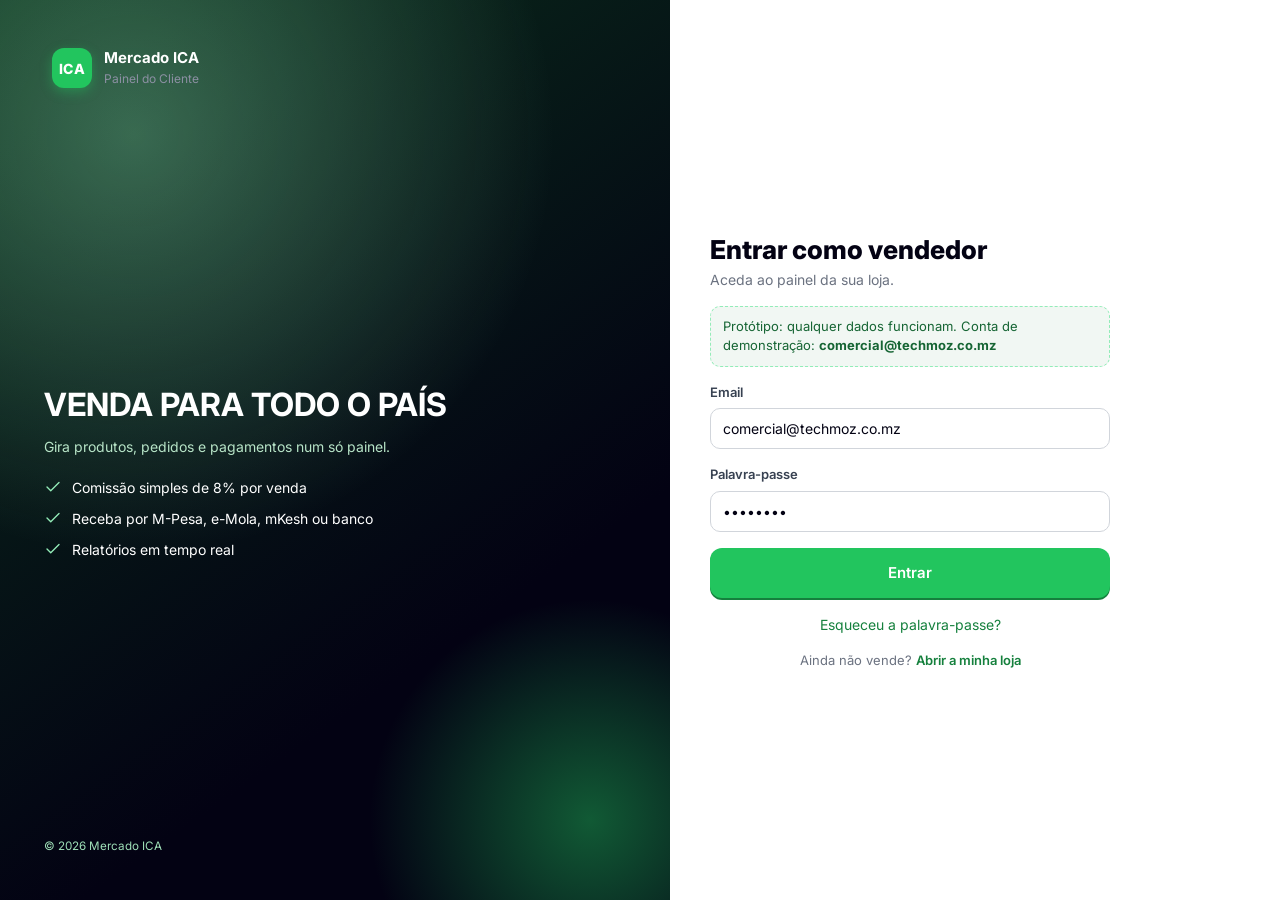
==== cliente/index.html @ df5ad0a3 "feat: prototipo de interface Mercado ICA (comprador, cliente, admin)" ====
<!doctype html>
<html lang="pt">
<head>
<meta charset="utf-8">
<meta name="viewport" content="width=device-width, initial-scale=1">
<title>Mercado ICA — Painel do Cliente</title>
<link rel="preconnect" href="https://fonts.googleapis.com">
<link href="https://fonts.googleapis.com/css2?family=Inter:wght@400;500;600;700;800&display=swap" rel="stylesheet">
<link href="https://fonts.cdnfonts.com/css/lemonmilk" rel="stylesheet">
<link rel="stylesheet" href="../assets/css/base.css">
<link rel="stylesheet" href="../assets/css/panel.css">
<link rel="stylesheet" href="../assets/css/shop.css">
</head>
<body>
<div id="app"><div id="view"></div></div>
<script src="../assets/js/data.js"></script>
<script src="../assets/js/core.js"></script>
<script src="../assets/js/ui.js"></script>
<script src="../assets/js/seller.js"></script>
<script src="../assets/js/seller2.js"></script>
<script src="../assets/js/seller-app.js"></script>
</body>
</html>
---- assets/css/base.css ----
/* Mercado ICA — base partilhada (tokens, componentes comuns) */
:root {
  --g50: #f1f7f3; --g100: #dcefe2; --g200: #b9dfc6; --g300: #93ecb8; --g400: #88be45; --g500: #22c55e; --g600: #16a34a; --g700: #15803d; --g800: #166534;
  --ink: #030213; --ink2: #374151; --mut: #6b7280; --line: #e5e7eb; --bg: #f5f7f8; --card: #fff; --char: #2d2d2d;
  --warn: #f59e0b; --bad: #dc2626; --info: #2563eb;
  --r: 12px; --r-sm: 8px; --sh: 0 1px 2px rgba(3,2,19,.05), 0 4px 14px rgba(3,2,19,.05); --sh-lg: 0 18px 40px rgba(3,2,19,.16);
  --font: 'Inter', system-ui, -apple-system, 'Segoe UI', sans-serif; --display: 'Lemon Milk', 'Inter', system-ui, sans-serif;
}
*, *::before, *::after { box-sizing: border-box; }
html { scroll-behavior: smooth; }
body { margin: 0; font-family: var(--font); color: var(--ink); background: var(--bg); font-size: 14px; line-height: 1.5; -webkit-font-smoothing: antialiased; }
img { max-width: 100%; display: block; }
a { color: inherit; text-decoration: none; }
h1, h2, h3, h4, p { margin: 0; }
button { font: inherit; color: inherit; cursor: pointer; }
:focus-visible { outline: 2px solid var(--g500); outline-offset: 2px; }
body.modal-open { overflow: hidden; }
.ic { width: 18px; height: 18px; flex: none; }
.sr { position: absolute; width: 1px; height: 1px; overflow: hidden; clip: rect(0 0 0 0); }
.mut { color: var(--mut); } .right { text-align: right; } .nowrap { white-space: nowrap; } .center { text-align: center; }

/* Botões */
.btn { display: inline-flex; align-items: center; justify-content: center; gap: 8px; border: 1px solid transparent; border-radius: 10px; padding: 9px 16px; font-weight: 600; font-size: 14px; transition: background .15s, transform .1s, box-shadow .15s, border-color .15s; white-space: nowrap; }
.btn:active { transform: translateY(1px); }
.btn:disabled { opacity: .45; cursor: not-allowed; }
.btn-primary { background: var(--g500); color: #fff; box-shadow: 0 2px 0 var(--g700); }
.btn-primary:hover:not(:disabled) { background: var(--g600); }
.btn-dark { background: var(--ink); color: #fff; } .btn-dark:hover { background: #1f1d3a; }
.btn-ghost { background: #fff; border-color: var(--line); color: var(--ink2); } .btn-ghost:hover:not(:disabled) { border-color: var(--g500); color: var(--g700); background: var(--g50); }
.btn-danger { background: var(--bad); color: #fff; } .btn-danger:hover { background: #b91c1c; }
.btn-outline-danger { background: #fff; border-color: #fecaca; color: var(--bad); } .btn-outline-danger:hover { background: #fef2f2; }
.btn-sm { padding: 5px 10px; font-size: 13px; border-radius: 8px; } .btn-lg { padding: 13px 24px; font-size: 15px; border-radius: 12px; } .btn-block { width: 100%; }
.icon-btn { position: relative; display: inline-grid; place-items: center; width: 34px; height: 34px; border: 0; background: transparent; border-radius: 9px; color: var(--ink2); transition: background .15s, color .15s; }
.icon-btn:hover { background: var(--g50); color: var(--g700); } .icon-btn.danger:hover { background: #fef2f2; color: var(--bad); }
.dot { position: absolute; top: 7px; right: 8px; width: 8px; height: 8px; background: var(--bad); border-radius: 50%; border: 2px solid #fff; }

/* Formulários */
.input { width: 100%; border: 1px solid #d1d5db; border-radius: 10px; padding: 9px 12px; background: #fff; font: inherit; color: var(--ink); transition: border-color .15s, box-shadow .15s; }
.input:focus { outline: 0; border-color: var(--g500); box-shadow: 0 0 0 3px rgba(34,197,94,.18); }
.input-sm { width: auto; padding: 6px 10px; font-size: 13px; }
textarea.input { resize: vertical; }
.form-grid { display: grid; grid-template-columns: repeat(2, minmax(0, 1fr)); gap: 16px; }
.field { display: grid; gap: 6px; align-content: start; } .field.span-2 { grid-column: 1 / -1; }
.field label { font-weight: 600; font-size: 13px; color: var(--ink2); } .field em { color: var(--bad); font-style: normal; }
.hint { color: var(--mut); font-size: 12px; }
.switch { position: relative; display: inline-block; width: 42px; height: 24px; }
.switch input { opacity: 0; width: 0; height: 0; position: absolute; }
.switch span { position: absolute; inset: 0; background: #d1d5db; border-radius: 99px; transition: .2s; cursor: pointer; }
.switch span::after { content: ''; position: absolute; left: 3px; top: 3px; width: 18px; height: 18px; background: #fff; border-radius: 50%; transition: .2s; box-shadow: 0 1px 3px rgba(0,0,0,.25); }
.switch input:checked + span { background: var(--g500); } .switch input:checked + span::after { transform: translateX(18px); }
.switch input:focus-visible + span { outline: 2px solid var(--g500); outline-offset: 2px; }
.dropzone { display: grid; place-items: center; gap: 4px; border: 2px dashed #cbd5e1; border-radius: 12px; padding: 26px 14px; text-align: center; cursor: pointer; color: var(--mut); transition: .15s; }
.dropzone:hover { border-color: var(--g500); background: var(--g50); color: var(--g700); } .dropzone .ic { width: 26px; height: 26px; }
.check { display: flex; gap: 8px; align-items: center; cursor: pointer; } .check input { accent-color: var(--g600); width: 16px; height: 16px; }

/* Cartões, badges, estrelas */
.card { background: var(--card); border: 1px solid var(--line); border-radius: var(--r); box-shadow: var(--sh); }
.card-h { display: flex; align-items: center; justify-content: space-between; gap: 12px; padding: 14px 18px; border-bottom: 1px solid var(--line); } .card-h h3 { font-size: 15px; font-weight: 700; }
.card-b { padding: 18px; }
.badge { display: inline-flex; align-items: center; padding: 2px 10px; border-radius: 99px; font-size: 12px; font-weight: 600; white-space: nowrap; }
.badge-ok { background: #dcfce7; color: #166534; } .badge-warn { background: #fef3c7; color: #92400e; } .badge-bad { background: #fee2e2; color: #991b1b; } .badge-info { background: #dbeafe; color: #1e40af; } .badge-mute { background: #f3f4f6; color: #4b5563; }
.stars { display: inline-flex; gap: 1px; color: #d1d5db; } .stars .ic { width: 14px; height: 14px; fill: currentColor; stroke: none; } .stars .on { color: #f59e0b; } .stars.lg .ic { width: 20px; height: 20px; }

/* Tabelas */
.table-card { overflow: hidden; }
.tb-toolbar { display: flex; flex-wrap: wrap; gap: 10px; align-items: center; padding: 14px 18px; border-bottom: 1px solid var(--line); }
.tb-tools { margin-left: auto; display: flex; gap: 8px; }
.search-box { display: flex; align-items: center; gap: 8px; border: 1px solid #d1d5db; border-radius: 10px; padding: 0 12px; background: #fff; min-width: 220px; color: var(--mut); }
.search-box:focus-within { border-color: var(--g500); box-shadow: 0 0 0 3px rgba(34,197,94,.18); }
.search-box input { border: 0; outline: 0; padding: 8px 0; font: inherit; width: 100%; background: transparent; color: var(--ink); }
.table-scroll { overflow-x: auto; }
.tbl { width: 100%; border-collapse: collapse; }
.tbl th { text-align: left; font-size: 12px; text-transform: uppercase; letter-spacing: .04em; color: var(--mut); background: #fafbfc; padding: 10px 16px; white-space: nowrap; font-weight: 600; }
.tbl td { padding: 12px 16px; border-top: 1px solid var(--line); vertical-align: middle; }
.tbl tbody tr:hover { background: #fafdfb; } .tbl tr.row-link { cursor: pointer; }
.th-sort { background: none; border: 0; padding: 0; font: inherit; text-transform: inherit; letter-spacing: inherit; color: inherit; font-weight: inherit; } .th-sort:hover { color: var(--ink); } .th-sort i { font-style: normal; font-size: 9px; margin-left: 5px; color: var(--g600); }
.act-col { text-align: right; white-space: nowrap; width: 1%; }
.empty-row { text-align: center; color: var(--mut); padding: 36px !important; }
.tb-foot { display: flex; justify-content: space-between; align-items: center; padding: 12px 18px; border-top: 1px solid var(--line); color: var(--mut); font-size: 13px; } .pager { display: flex; align-items: center; gap: 10px; }
.cell-prod { display: flex; align-items: center; gap: 12px; min-width: 220px; } .cell-prod img { width: 44px; height: 44px; border-radius: 10px; object-fit: cover; flex: none; } .cell-prod b { display: block; font-weight: 600; } .cell-prod small { color: var(--mut); }
.avatar { display: inline-grid; place-items: center; width: 34px; height: 34px; border-radius: 50%; background: var(--g100); color: var(--g800); font-weight: 700; flex: none; }

/* Abas */
.tabs { display: flex; gap: 4px; border-bottom: 1px solid var(--line); margin-bottom: 18px; overflow-x: auto; }
.tabs button { background: none; border: 0; padding: 10px 16px; font-weight: 600; color: var(--mut); border-bottom: 2px solid transparent; margin-bottom: -1px; white-space: nowrap; } .tabs button:hover { color: var(--ink); } .tabs button.active { color: var(--g700); border-color: var(--g500); }
.pane { display: none; } .pane.active { display: block; animation: fade .2s; }
@keyframes fade { from { opacity: 0; transform: translateY(4px); } to { opacity: 1; transform: none; } }

/* Modal e toast */
.modal-overlay { position: fixed; inset: 0; background: rgba(3,2,19,.5); display: grid; place-items: center; z-index: 200; padding: 16px; animation: fade .15s; backdrop-filter: blur(2px); }
.modal { background: #fff; border-radius: 16px; width: min(560px, 100%); max-height: 90vh; display: flex; flex-direction: column; box-shadow: var(--sh-lg); } .modal.lg { width: min(820px, 100%); } .modal.sm { width: min(420px, 100%); }
.modal header { display: flex; justify-content: space-between; align-items: center; padding: 16px 20px; border-bottom: 1px solid var(--line); } .modal header h3 { font-size: 17px; }
.modal-body { padding: 20px; overflow: auto; } .modal footer { display: flex; justify-content: flex-end; gap: 10px; padding: 14px 20px; border-top: 1px solid var(--line); background: #fafbfc; border-radius: 0 0 16px 16px; }
.confirm-msg { color: var(--ink2); font-size: 15px; }
#toasts { position: fixed; right: 18px; bottom: 18px; display: grid; gap: 10px; z-index: 300; }
.toast { display: flex; align-items: center; gap: 10px; padding: 12px 16px; background: var(--ink); color: #fff; border-radius: 12px; box-shadow: var(--sh-lg); animation: slide .25s; max-width: 360px; }
.toast .ic { padding: 3px; border-radius: 50%; width: 22px; height: 22px; background: var(--g500); } .toast-error .ic { background: var(--bad); } .toast-info .ic { background: var(--info); } .toast.out { opacity: 0; transform: translateX(20px); transition: .3s; }
@keyframes slide { from { opacity: 0; transform: translateY(12px); } to { opacity: 1; transform: none; } }

/* Dropdowns */
.dropdown { position: relative; }
.dd-menu { display: none; position: absolute; top: calc(100% + 8px); left: 0; min-width: 260px; background: #fff; border: 1px solid var(--line); border-radius: 12px; box-shadow: var(--sh-lg); z-index: 60; overflow: hidden; }
.dd-menu.right { left: auto; right: 0; } .dropdown.open .dd-menu { display: block; animation: fade .15s; }
.dd-menu h4 { padding: 12px 16px; font-size: 13px; border-bottom: 1px solid var(--line); }
.dd-menu a { display: flex; align-items: center; gap: 10px; padding: 10px 16px; } .dd-menu a:hover { background: var(--g50); }
.dd-menu a b { font-weight: 500; display: block; } .dd-menu a small { color: var(--mut); display: block; }
.dd-menu a:has(small) { display: block; }

/* Gráficos */
.chart { width: 100%; height: auto; display: block; } .chart .gl { stroke: #eef0f2; } .chart .gt { font-size: 11px; fill: #9ca3af; }
.legend { display: flex; gap: 16px; justify-content: center; margin-top: 6px; color: var(--mut); font-size: 12px; } .legend i { display: inline-block; width: 10px; height: 10px; border-radius: 3px; margin-right: 6px; }
.donut { display: flex; align-items: center; gap: 22px; flex-wrap: wrap; } .donut svg { width: 140px; flex: none; } .donut .dn { font-size: 26px; font-weight: 800; fill: var(--ink); }
.donut ul { list-style: none; padding: 0; margin: 0; display: grid; gap: 8px; flex: 1; min-width: 150px; } .donut li { display: flex; align-items: center; gap: 8px; } .donut li b { margin-left: auto; } .donut li i { width: 10px; height: 10px; border-radius: 3px; }
.progress { height: 8px; background: #eef0f2; border-radius: 99px; overflow: hidden; } .progress div { height: 100%; background: linear-gradient(90deg, var(--g500), var(--g400)); border-radius: 99px; }

.kv { margin: 0; display: grid; gap: 10px; } .kv > div { display: flex; justify-content: space-between; gap: 16px; } .kv dt { color: var(--mut); } .kv dd { margin: 0; font-weight: 600; text-align: right; }
.crumbs { display: flex; gap: 6px; align-items: center; color: var(--mut); font-size: 13px; margin-bottom: 6px; flex-wrap: wrap; } .crumbs a:hover { color: var(--g700); } .crumbs span::before { content: '/'; margin-right: 6px; }
.timeline { list-style: none; margin: 0; padding: 0 0 0 18px; border-left: 2px solid var(--g200); display: grid; gap: 16px; } .timeline li { position: relative; } .timeline li::before { content: ''; position: absolute; left: -25px; top: 4px; width: 12px; height: 12px; background: var(--g500); border-radius: 50%; border: 2px solid #fff; box-shadow: 0 0 0 2px var(--g200); } .timeline li.todo::before { background: #d1d5db; box-shadow: 0 0 0 2px #e5e7eb; } .timeline small { color: var(--mut); display: block; }

@media (max-width: 720px) { .form-grid { grid-template-columns: 1fr; } .tb-tools { margin-left: 0; width: 100%; } .search-box { min-width: 0; flex: 1; } }
@media (prefers-reduced-motion: reduce) { * { animation: none !important; transition: none !important; scroll-behavior: auto !important; } }
---- assets/css/panel.css ----
/* Mercado ICA — painéis (Administrador e Cliente/Vendedor) */
.panel { display: grid; grid-template-columns: 264px minmax(0, 1fr); min-height: 100vh; }
.sidebar { position: sticky; top: 0; height: 100vh; overflow-y: auto; display: flex; flex-direction: column; padding: 18px 12px; background: var(--ink); color: #c9ccd6; scrollbar-width: thin; }
.brand { display: flex; align-items: center; gap: 12px; padding: 4px 8px 20px; color: #fff; }
.logo { display: grid; place-items: center; width: 40px; height: 40px; border-radius: 12px; background: var(--g500); color: #fff; font-family: var(--display); font-weight: 800; font-size: 14px; letter-spacing: .02em; box-shadow: 0 4px 12px rgba(34,197,94,.4); flex: none; }
.brand b { display: block; font-size: 15px; line-height: 1.2; } .brand small { color: #8c90a3; font-size: 12px; }
.sidebar nav { display: grid; gap: 2px; flex: 1; align-content: start; }
.nav-item { display: flex; align-items: center; gap: 12px; width: 100%; padding: 10px 12px; border-radius: 10px; border: 0; background: none; color: inherit; text-align: left; font-weight: 500; transition: background .15s, color .15s; }
.nav-item:hover { background: rgba(255,255,255,.07); color: #fff; }
.nav-item.active { background: var(--g500); color: #fff; box-shadow: 0 4px 12px rgba(34,197,94,.3); }
.nav-item em { margin-left: auto; background: var(--bad); color: #fff; font-style: normal; font-size: 11px; border-radius: 99px; padding: 0 7px; }
.nav-item .chev { margin-left: auto; width: 15px; height: 15px; transition: transform .2s; }
.nav-group.open > .nav-item .chev { transform: rotate(180deg); } .nav-group.open > .nav-item { color: #fff; }
.nav-sub { display: none; margin: 2px 0 4px 22px; padding-left: 14px; border-left: 1px solid rgba(255,255,255,.12); }
.nav-group.open .nav-sub { display: grid; }
.nav-sub a { padding: 7px 12px; border-radius: 8px; font-size: 13.5px; color: #a3a7b8; } .nav-sub a:hover { color: #fff; background: rgba(255,255,255,.06); } .nav-sub a.active { color: var(--g300); font-weight: 600; }
.side-foot { display: flex; gap: 10px; align-items: center; margin-top: 16px; padding: 12px; border-radius: 10px; border: 1px dashed rgba(255,255,255,.2); color: #a3a7b8; font-size: 13px; } .side-foot:hover { color: #fff; border-color: var(--g500); }

/* tema Cliente (vendedor): barra lateral clara */
.theme-seller .sidebar { background: #fff; color: var(--ink2); border-right: 1px solid var(--line); }
.theme-seller .brand { color: var(--ink); } .theme-seller .brand small { color: var(--mut); }
.theme-seller .nav-item:hover { background: var(--g50); color: var(--g700); } .theme-seller .nav-group.open > .nav-item { color: var(--g700); }
.theme-seller .nav-sub { border-color: var(--line); } .theme-seller .nav-sub a { color: var(--mut); } .theme-seller .nav-sub a:hover { color: var(--g700); background: var(--g50); } .theme-seller .nav-sub a.active { color: var(--g700); }
.theme-seller .side-foot { border-color: var(--line); color: var(--mut); } .theme-seller .side-foot:hover { color: var(--g700); }

.main { min-width: 0; display: flex; flex-direction: column; }
.topbar { position: sticky; top: 0; z-index: 40; display: flex; align-items: center; gap: 14px; padding: 12px 28px; background: rgba(255,255,255,.92); backdrop-filter: blur(8px); border-bottom: 1px solid var(--line); }
.topbar .search-box.wide { flex: 1; max-width: 460px; background: var(--bg); border-color: transparent; }
.topbar-r { margin-left: auto; display: flex; align-items: center; gap: 8px; }
.user-chip { display: flex; align-items: center; gap: 10px; background: none; border: 0; padding: 4px 8px; border-radius: 12px; } .user-chip:hover { background: var(--bg); }
.who { text-align: left; line-height: 1.25; } .who b { display: block; font-size: 13px; } .who small { color: var(--mut); font-size: 12px; }
.menu-btn { display: none; }
.view { padding: 28px; display: grid; gap: 22px; align-content: start; max-width: 1480px; width: 100%; }
.page-head { display: flex; justify-content: space-between; align-items: flex-end; gap: 16px; flex-wrap: wrap; }
.page-head h1 { font-size: 24px; font-weight: 800; letter-spacing: -.01em; } .page-head p { color: var(--mut); margin-top: 2px; }
.page-actions { display: flex; gap: 8px; flex-wrap: wrap; }

/* Estatísticas */
.stats { display: grid; grid-template-columns: repeat(auto-fit, minmax(210px, 1fr)); gap: 16px; }
.stat { display: flex; gap: 14px; align-items: center; padding: 18px; background: #fff; border: 1px solid var(--line); border-radius: var(--r); box-shadow: var(--sh); }
.stat-ic { display: grid; place-items: center; width: 46px; height: 46px; border-radius: 12px; background: var(--g100); color: var(--g700); flex: none; } .stat-ic .ic { width: 22px; height: 22px; }
.stat.blue .stat-ic { background: #dbeafe; color: #1d4ed8; } .stat.amber .stat-ic { background: #fef3c7; color: #b45309; } .stat.violet .stat-ic { background: #ede9fe; color: #6d28d9; }
.stat span { color: var(--mut); font-size: 13px; display: block; } .stat b { font-size: 22px; font-weight: 800; display: block; line-height: 1.2; letter-spacing: -.01em; }
.stat small { font-size: 12px; } .stat .pos { color: var(--g700); } .stat .neg { color: var(--bad); }
.grid-2 { display: grid; grid-template-columns: minmax(0, 2fr) minmax(0, 1fr); gap: 18px; align-items: start; } .grid-3 { display: grid; grid-template-columns: repeat(3, minmax(0, 1fr)); gap: 18px; } .grid-eq { display: grid; grid-template-columns: repeat(2, minmax(0, 1fr)); gap: 18px; align-items: start; }
.stack { display: grid; gap: 18px; align-content: start; }
.list-plain { list-style: none; margin: 0; padding: 0; } .list-plain li { display: flex; align-items: center; gap: 12px; padding: 11px 0; border-top: 1px solid var(--line); } .list-plain li:first-child { border-top: 0; padding-top: 0; }
.list-plain img { width: 40px; height: 40px; border-radius: 9px; object-fit: cover; } .list-plain b { font-weight: 600; display: block; } .list-plain small { color: var(--mut); } .list-plain .end { margin-left: auto; text-align: right; font-weight: 700; }
.toolbar { display: flex; gap: 10px; flex-wrap: wrap; align-items: center; }
.pill-tabs { display: inline-flex; gap: 4px; padding: 4px; background: #fff; border: 1px solid var(--line); border-radius: 12px; } .pill-tabs a, .pill-tabs button { border: 0; background: none; padding: 6px 14px; border-radius: 9px; font-weight: 600; color: var(--mut); } .pill-tabs .active { background: var(--g500); color: #fff; }
.thumbs { display: flex; gap: 10px; flex-wrap: wrap; } .thumbs img { width: 90px; height: 90px; border-radius: 12px; object-fit: cover; border: 1px solid var(--line); }
.invoice { display: grid; gap: 14px; } .invoice-head { display: flex; justify-content: space-between; gap: 16px; flex-wrap: wrap; }
.totals { margin-left: auto; width: min(320px, 100%); display: grid; gap: 8px; } .totals div { display: flex; justify-content: space-between; } .totals .grand { border-top: 2px solid var(--ink); padding-top: 10px; font-size: 17px; font-weight: 800; }
.msg-list a { display: flex; gap: 12px; padding: 14px 18px; border-top: 1px solid var(--line); } .msg-list a:first-child { border-top: 0; } .msg-list a:hover { background: #fafdfb; } .msg-list .unread b { color: var(--ink); } .msg-list .unread::after { content: ''; width: 9px; height: 9px; background: var(--g500); border-radius: 50%; margin-left: auto; align-self: center; flex: none; }
.chat { display: grid; gap: 12px; } .bubble { max-width: 75%; padding: 10px 14px; border-radius: 14px; background: var(--bg); } .bubble.me { margin-left: auto; background: var(--g100); } .bubble small { display: block; color: var(--mut); margin-top: 4px; }
.perm-tree { display: grid; gap: 6px; } .perm-tree .check { padding: 6px 0; border-top: 1px solid var(--line); }
.empty-state { text-align: center; padding: 40px 20px; color: var(--mut); }

/* Autenticação dos painéis */
.auth-wrap { min-height: 100vh; display: grid; grid-template-columns: 1.1fr 1fr; background: #fff; }
.auth-art { position: relative; display: flex; flex-direction: column; justify-content: space-between; padding: 44px; color: #fff; background: radial-gradient(circle at 20% 15%, rgba(147,236,184,.35), transparent 45%), linear-gradient(145deg, #0a2e1b, #030213 70%); overflow: hidden; }
.auth-art::after { content: ''; position: absolute; width: 480px; height: 480px; border-radius: 50%; right: -160px; bottom: -160px; background: radial-gradient(circle, rgba(34,197,94,.45), transparent 65%); }
.auth-art h2 { font-family: var(--display); font-size: 32px; line-height: 1.15; text-transform: uppercase; max-width: 440px; position: relative; z-index: 1; } .auth-art p { color: #b7e4c7; max-width: 420px; margin-top: 12px; position: relative; z-index: 1; }
.auth-art ul { list-style: none; padding: 0; margin: 20px 0 0; display: grid; gap: 10px; position: relative; z-index: 1; } .auth-art li { display: flex; gap: 10px; align-items: center; } .auth-art li .ic { color: var(--g300); }
.auth-card { display: grid; place-content: center; padding: 40px; } .auth-form { width: min(400px, 100%); display: grid; gap: 16px; } .auth-form h1 { font-size: 26px; font-weight: 800; } .auth-form .sep { text-align: center; color: var(--mut); font-size: 13px; }
.demo-hint { background: var(--g50); border: 1px dashed var(--g300); border-radius: 10px; padding: 10px 12px; font-size: 13px; color: var(--g800); }

@media (max-width: 1080px) { .grid-2, .grid-3, .grid-eq { grid-template-columns: 1fr; } }
@media (max-width: 900px) {
  .panel { grid-template-columns: 1fr; }
  .sidebar { position: fixed; z-index: 90; width: 270px; transform: translateX(-100%); transition: transform .25s; }
  .sidebar.open { transform: none; box-shadow: var(--sh-lg); }
  .scrim { display: none; } .sidebar.open + .scrim { display: block; position: fixed; inset: 0; background: rgba(3,2,19,.45); z-index: 80; }
  .menu-btn { display: inline-grid; } .topbar { padding: 10px 14px; } .view { padding: 16px; } .who { display: none; }
  .auth-wrap { grid-template-columns: 1fr; } .auth-art { display: none; }
}
/* tabelas empilhadas em ecrãs pequenos */
@media (max-width: 640px) {
  .tbl thead { display: none; } .tbl, .tbl tbody, .tbl tr, .tbl td { display: block; width: 100%; }
  .tbl tr { border-top: 1px solid var(--line); padding: 10px 14px; } .tbl td { border: 0; padding: 4px 0; display: flex; justify-content: space-between; gap: 12px; text-align: right; }
  .tbl td::before { content: attr(data-label); color: var(--mut); font-size: 12px; text-align: left; } .tbl td.act-col { justify-content: flex-end; } .tbl td.act-col::before { content: none; }
  .page-head h1 { font-size: 20px; }
}
---- assets/css/shop.css ----
/* Mercado ICA — loja (perfil Comprador) */
body.shop { background: #fff; }
.container { width: min(1240px, 100% - 32px); margin-inline: auto; }
.topstrip { background: var(--ink); color: #c9ccd6; font-size: 12.5px; } .topstrip .container { display: flex; justify-content: space-between; gap: 12px; padding: 7px 0; flex-wrap: wrap; } .topstrip a:hover { color: var(--g300); } .topstrip span { display: inline-flex; gap: 6px; align-items: center; }
.shop-header { position: sticky; top: 0; z-index: 50; background: #fff; border-bottom: 1px solid var(--line); }
.hdr-main { display: flex; align-items: center; gap: 22px; padding: 14px 0; }
.shop-logo { display: flex; align-items: center; gap: 10px; font-family: var(--display); font-weight: 800; font-size: 19px; text-transform: uppercase; letter-spacing: .01em; } .shop-logo .logo { width: 38px; height: 38px; }
.shop-logo em { font-style: normal; color: var(--g600); }
.hdr-search { flex: 1; display: flex; border: 2px solid var(--g500); border-radius: 12px; overflow: hidden; max-width: 640px; }
.hdr-search select { border: 0; background: var(--g50); padding: 0 10px; font: inherit; color: var(--ink2); border-right: 1px solid var(--line); max-width: 160px; }
.hdr-search input { flex: 1; border: 0; outline: 0; padding: 11px 14px; font: inherit; min-width: 0; } .hdr-search button { border: 0; background: var(--g500); color: #fff; padding: 0 18px; display: grid; place-items: center; } .hdr-search button:hover { background: var(--g600); }
.hdr-actions { display: flex; gap: 6px; margin-left: auto; align-items: center; }
.hdr-btn { position: relative; display: flex; flex-direction: column; align-items: center; gap: 1px; font-size: 11.5px; padding: 6px 10px; border-radius: 10px; color: var(--ink2); font-weight: 500; background: none; border: 0; } .hdr-btn:hover { background: var(--g50); color: var(--g700); } .hdr-btn .ic { width: 22px; height: 22px; }
.hdr-btn .cnt { position: absolute; top: 0; right: 4px; min-width: 18px; height: 18px; border-radius: 99px; background: var(--g500); color: #fff; font-size: 11px; font-weight: 700; display: grid; place-items: center; padding: 0 4px; }
.cat-nav { border-top: 1px solid var(--line); background: #fff; } .cat-nav .container { display: flex; gap: 4px; overflow-x: auto; scrollbar-width: none; }
.cat-nav a { display: flex; align-items: center; gap: 8px; padding: 11px 14px; white-space: nowrap; font-weight: 600; font-size: 13.5px; color: var(--ink2); border-bottom: 2px solid transparent; } .cat-nav a:hover, .cat-nav a.active { color: var(--g700); border-color: var(--g500); }
.mobile-only { display: none; }

/* Hero */
.hero { position: relative; overflow: hidden; background: linear-gradient(100deg, #93ecb8 0%, #c3ffdc 48%, #fafdfb 100%); border-bottom: 1px solid var(--line); }
.hero .container { display: grid; grid-template-columns: 1.1fr 1fr; gap: 30px; align-items: center; padding: 54px 0; }
.hero-tag { display: inline-flex; gap: 8px; align-items: center; background: #fff; border-radius: 99px; padding: 5px 14px 5px 6px; font-size: 13px; font-weight: 600; box-shadow: var(--sh); } .hero-tag b { background: var(--g500); color: #fff; border-radius: 99px; padding: 2px 10px; font-size: 12px; }
.hero h1 { font-family: var(--display); font-size: clamp(28px, 4vw, 44px); line-height: 1.1; text-transform: uppercase; font-weight: 800; margin: 18px 0 14px; letter-spacing: -.01em; } .hero h1 span { color: var(--g700); }
.hero p { font-size: 17px; color: #14532d; max-width: 520px; } .hero-cta { display: flex; gap: 12px; margin-top: 26px; flex-wrap: wrap; }
.hero-art { position: relative; height: 340px; } .hero-art .tile { position: absolute; width: 180px; height: 180px; border-radius: 26px; overflow: hidden; box-shadow: var(--sh-lg); border: 4px solid #fff; transition: transform .3s; } .hero-art .tile:hover { transform: translateY(-6px) rotate(0); } .hero-art img { width: 100%; height: 100%; object-fit: cover; }
.hero-art .t1 { left: 4%; top: 6%; transform: rotate(-6deg); } .hero-art .t2 { right: 8%; top: 0; transform: rotate(5deg); width: 210px; height: 210px; } .hero-art .t3 { left: 28%; bottom: 0; transform: rotate(3deg); width: 200px; height: 200px; } .hero-art .t4 { right: 2%; bottom: 14px; transform: rotate(-4deg); width: 150px; height: 150px; }
.hero-badge { position: absolute; z-index: 2; left: 2%; bottom: 40px; background: var(--ink); color: #fff; border-radius: 14px; padding: 12px 16px; box-shadow: var(--sh-lg); } .hero-badge b { display: block; font-size: 22px; color: var(--g300); }
.trust { border-bottom: 1px solid var(--line); } .trust .container { display: grid; grid-template-columns: repeat(4, 1fr); gap: 16px; padding: 18px 0; }
.trust div { display: flex; gap: 12px; align-items: center; } .trust .ic { width: 34px; height: 34px; padding: 7px; background: var(--g100); color: var(--g700); border-radius: 10px; } .trust b { display: block; font-size: 14px; } .trust small { color: var(--mut); }

/* Secções */
.sec { padding: 44px 0; } .sec.alt { background: #f9fafb; border-block: 1px solid var(--line); } .sec.dark { background: var(--char); color: #fff; }
.sec-h { display: flex; justify-content: space-between; align-items: end; gap: 12px; margin-bottom: 22px; } .sec-h h2 { font-size: 24px; font-weight: 800; letter-spacing: -.01em; } .sec-h a { color: var(--g700); font-weight: 600; display: inline-flex; gap: 4px; align-items: center; } .sec-h a:hover { text-decoration: underline; }
.cat-grid { display: grid; grid-template-columns: repeat(6, 1fr); gap: 14px; }
.cat-tile { display: grid; gap: 10px; justify-items: center; padding: 22px 12px; background: #fff; border: 1px solid var(--line); border-radius: 16px; text-align: center; font-weight: 700; transition: .2s; } .cat-tile i { font-style: normal; font-size: 34px; display: grid; place-items: center; width: 68px; height: 68px; border-radius: 20px; } .cat-tile small { color: var(--mut); font-weight: 500; }
.cat-tile:hover { border-color: var(--g500); transform: translateY(-4px); box-shadow: var(--sh); }
.grid-products { display: grid; grid-template-columns: repeat(auto-fill, minmax(215px, 1fr)); gap: 18px; }
.pcard { position: relative; display: flex; flex-direction: column; background: #fff; border: 1px solid var(--line); border-radius: 16px; overflow: hidden; transition: .2s; } .pcard:hover { border-color: var(--g500); box-shadow: var(--sh-lg); transform: translateY(-3px); }
.pcard .pimg { position: relative; aspect-ratio: 1; overflow: hidden; background: var(--g50); } .pcard .pimg img { width: 100%; height: 100%; object-fit: cover; transition: transform .4s; } .pcard:hover .pimg img { transform: scale(1.06); }
.pcard .tags { position: absolute; left: 10px; top: 10px; display: flex; gap: 6px; } .tag { font-size: 11px; font-weight: 700; padding: 3px 9px; border-radius: 99px; background: var(--g500); color: #fff; text-transform: uppercase; letter-spacing: .03em; } .tag.off { background: var(--bad); } .tag.dark { background: var(--ink); }
.pcard .qa { position: absolute; right: 10px; top: 10px; display: grid; gap: 6px; opacity: 0; transform: translateX(8px); transition: .2s; } .pcard:hover .qa, .pcard:focus-within .qa { opacity: 1; transform: none; }
.qa button { width: 34px; height: 34px; display: grid; place-items: center; border-radius: 50%; border: 0; background: #fff; box-shadow: var(--sh); color: var(--ink2); } .qa button:hover, .qa button.on { background: var(--g500); color: #fff; } .qa button.on .ic { fill: currentColor; }
.pcard .pb { padding: 14px; display: flex; flex-direction: column; gap: 5px; flex: 1; } .pcard .seller { font-size: 12px; color: var(--mut); } .pcard h3 { font-size: 13.5px; font-weight: 600; line-height: 1.35; display: -webkit-box; -webkit-line-clamp: 2; -webkit-box-orient: vertical; overflow: hidden; min-height: 36px; } .pcard h3 a:hover { color: var(--g700); }
.price { display: flex; align-items: baseline; gap: 8px; flex-wrap: wrap; margin-top: auto; } .price b { font-size: 17px; font-weight: 800; } .price s { color: var(--mut); font-size: 13px; }
.pcard .rate { display: flex; align-items: center; gap: 6px; color: var(--mut); font-size: 12px; }
.pcard .add { margin-top: 10px; }
.promo-band { display: grid; grid-template-columns: 1.3fr 1fr; gap: 40px; align-items: center; } .promo-band h2 { font-family: var(--display); font-size: clamp(22px, 3vw, 32px); text-transform: uppercase; line-height: 1.2; } .promo-band h2 span { color: var(--g400); } .promo-band p { color: #cfd2db; margin: 14px 0 22px; }
.promo-stats { display: grid; grid-template-columns: 1fr 1fr; gap: 14px; } .promo-stats div { background: rgba(255,255,255,.07); border: 1px solid rgba(255,255,255,.12); border-radius: 16px; padding: 20px; } .promo-stats b { font-size: 30px; color: var(--g300); display: block; }
.seller-cards { display: grid; grid-template-columns: repeat(auto-fill, minmax(260px, 1fr)); gap: 16px; }
.seller-card { display: grid; gap: 10px; padding: 18px; border: 1px solid var(--line); border-radius: 16px; background: #fff; transition: .2s; } .seller-card:hover { border-color: var(--g500); box-shadow: var(--sh); } .seller-card .top { display: flex; gap: 12px; align-items: center; } .seller-card .logo-s { display: grid; place-items: center; width: 52px; height: 52px; border-radius: 14px; color: #fff; font-weight: 800; font-size: 18px; flex: none; }
.partners { display: flex; flex-wrap: wrap; justify-content: center; gap: 30px 44px; color: #9ca3af; font-weight: 800; font-size: 18px; padding: 26px 0; } .partners span { font-family: var(--display); letter-spacing: .02em; }

/* Listagem */
.page-title { background: var(--g50); border-bottom: 1px solid var(--line); padding: 22px 0; } .page-title h1 { font-size: 26px; font-weight: 800; } .page-title .crumbs { margin-bottom: 4px; }
.listing { display: grid; grid-template-columns: 260px minmax(0, 1fr); gap: 28px; padding: 28px 0 56px; }
.filters { display: grid; gap: 14px; align-content: start; } .fbox { border: 1px solid var(--line); border-radius: 14px; padding: 16px; } .fbox h4 { font-size: 14px; margin-bottom: 10px; } .fbox .check { padding: 4px 0; } .fbox .check span { margin-left: auto; color: var(--mut); font-size: 12px; }
.fbox input[type=range] { width: 100%; accent-color: var(--g600); }
.sortbar { display: flex; justify-content: space-between; align-items: center; gap: 12px; margin-bottom: 16px; flex-wrap: wrap; }
.view-toggle { display: inline-flex; border: 1px solid var(--line); border-radius: 10px; overflow: hidden; } .view-toggle button { border: 0; background: #fff; padding: 7px 10px; display: grid; } .view-toggle .on { background: var(--g500); color: #fff; }
.grid-products.list { grid-template-columns: 1fr; } .grid-products.list .pcard { flex-direction: row; } .grid-products.list .pimg { width: 190px; flex: none; aspect-ratio: auto; } .grid-products.list h3 { min-height: 0; -webkit-line-clamp: 3; font-size: 15px; }
.chips { display: flex; gap: 8px; flex-wrap: wrap; } .chip { display: inline-flex; gap: 6px; align-items: center; padding: 4px 12px; background: var(--g100); color: var(--g800); border-radius: 99px; font-size: 13px; font-weight: 600; border: 0; } .chip:hover { background: var(--g200); }
.filter-toggle { display: none; }

/* Produto */
.pdp { display: grid; grid-template-columns: minmax(0, 1fr) minmax(0, 1fr); gap: 44px; padding: 30px 0; }
.gallery { display: grid; grid-template-columns: 78px 1fr; gap: 14px; } .gallery .thumbs-v { display: grid; gap: 10px; align-content: start; } .gallery .thumbs-v button { padding: 0; border: 2px solid var(--line); border-radius: 12px; overflow: hidden; background: none; aspect-ratio: 1; } .gallery .thumbs-v button.on, .gallery .thumbs-v button:hover { border-color: var(--g500); }
.gallery .main-img { position: relative; border-radius: 20px; overflow: hidden; border: 1px solid var(--line); aspect-ratio: 1; cursor: zoom-in; } .gallery .main-img img { width: 100%; height: 100%; object-fit: cover; }
.pdp-info h1 { font-size: 26px; font-weight: 800; line-height: 1.25; margin: 8px 0; } .pdp-meta { display: flex; gap: 14px; align-items: center; flex-wrap: wrap; color: var(--mut); }
.pdp-price { display: flex; align-items: baseline; gap: 12px; margin: 18px 0; } .pdp-price b { font-size: 32px; font-weight: 800; color: var(--g700); } .pdp-price s { color: var(--mut); font-size: 18px; }
.opt-row { display: flex; gap: 8px; flex-wrap: wrap; margin: 8px 0 18px; } .opt { border: 2px solid var(--line); background: #fff; border-radius: 10px; padding: 7px 14px; font-weight: 600; } .opt:hover { border-color: var(--g300); } .opt.on { border-color: var(--g500); background: var(--g50); color: var(--g800); }
.qty { display: inline-flex; border: 1px solid #d1d5db; border-radius: 10px; overflow: hidden; background: #fff; } .qty button { width: 34px; border: 0; background: #f9fafb; display: grid; place-items: center; } .qty button:hover { background: var(--g100); } .qty span { min-width: 42px; display: grid; place-items: center; font-weight: 700; }
.buy-row { display: flex; gap: 12px; align-items: center; flex-wrap: wrap; margin: 18px 0; }
.seller-box { display: flex; gap: 14px; align-items: center; padding: 14px; border: 1px solid var(--line); border-radius: 14px; background: var(--g50); }
.perks { display: grid; gap: 10px; margin-top: 18px; color: var(--ink2); } .perks div { display: flex; gap: 10px; align-items: center; } .perks .ic { color: var(--g600); }
.spec-table { width: 100%; border-collapse: collapse; } .spec-table td { padding: 10px 14px; border-bottom: 1px solid var(--line); } .spec-table td:first-child { width: 36%; background: #fafbfc; color: var(--mut); font-weight: 600; }
.rev { display: grid; gap: 4px; padding: 16px 0; border-top: 1px solid var(--line); } .rev header { display: flex; gap: 12px; align-items: center; } .rating-bars { display: grid; gap: 6px; }.rating-bars div { display: grid; grid-template-columns: 30px 1fr 30px; gap: 8px; align-items: center; font-size: 13px; }
.star-pick { display: inline-flex; gap: 4px; } .star-pick button { background: none; border: 0; color: #d1d5db; padding: 0; } .star-pick button.on { color: #f59e0b; } .star-pick .ic { width: 26px; height: 26px; fill: currentColor; stroke: none; }

/* Carrinho e checkout */
.cart-layout { display: grid; grid-template-columns: minmax(0, 1fr) 360px; gap: 28px; padding: 30px 0 56px; align-items: start; }
.cart-line { display: grid; grid-template-columns: 92px 1fr auto; gap: 16px; padding: 18px 0; border-top: 1px solid var(--line); align-items: center; } .cart-line:first-child { border-top: 0; } .cart-line img { width: 92px; height: 92px; border-radius: 14px; object-fit: cover; }
.cart-line h3 { font-size: 15px; font-weight: 600; } .cart-line .ops { display: flex; gap: 14px; align-items: center; margin-top: 8px; color: var(--mut); } .cart-line .ops button.lnk { background: none; border: 0; color: var(--mut); text-decoration: underline; padding: 0; } .cart-line .ops button.lnk:hover { color: var(--bad); }
.summary { position: sticky; top: 130px; padding: 22px; border: 1px solid var(--line); border-radius: 18px; background: #fff; box-shadow: var(--sh); display: grid; gap: 12px; } .summary h3 { font-size: 18px; } .summary .row { display: flex; justify-content: space-between; } .summary .grand { border-top: 2px solid var(--ink); padding-top: 12px; font-size: 20px; font-weight: 800; }
.coupon { display: flex; gap: 8px; }
.steps { display: flex; gap: 8px; margin: 26px 0 8px; counter-reset: s; flex-wrap: wrap; } .steps li { list-style: none; display: flex; align-items: center; gap: 10px; flex: 1; min-width: 150px; padding: 12px 14px; border: 1px solid var(--line); border-radius: 12px; color: var(--mut); font-weight: 600; counter-increment: s; } .steps li::before { content: counter(s); display: grid; place-items: center; width: 26px; height: 26px; border-radius: 50%; background: #e5e7eb; font-size: 13px; color: var(--ink2); } .steps li.on { border-color: var(--g500); color: var(--ink); background: var(--g50); } .steps li.on::before { background: var(--g500); color: #fff; } .steps li.done::before { content: '✓'; background: var(--g600); color: #fff; }
.choice { display: flex; gap: 14px; align-items: center; padding: 14px 16px; border: 2px solid var(--line); border-radius: 14px; background: #fff; cursor: pointer; transition: .15s; width: 100%; text-align: left; } .choice:hover { border-color: var(--g300); } .choice.on { border-color: var(--g500); background: var(--g50); } .choice .pm { display: grid; place-items: center; width: 44px; height: 44px; border-radius: 12px; font-weight: 800; color: #fff; font-size: 13px; flex: none; } .choice b { display: block; } .choice small { color: var(--mut); } .choice .radio { margin-left: auto; width: 20px; height: 20px; border: 2px solid #d1d5db; border-radius: 50%; flex: none; } .choice.on .radio { border: 6px solid var(--g500); }
.choices { display: grid; gap: 12px; }
.success { text-align: center; padding: 56px 20px; display: grid; gap: 14px; justify-items: center; } .success .big { width: 84px; height: 84px; border-radius: 50%; background: var(--g100); color: var(--g600); display: grid; place-items: center; animation: pop .5s; } .success .big .ic { width: 42px; height: 42px; } @keyframes pop { from { transform: scale(.3); opacity: 0; } to { transform: none; opacity: 1; } }
.spinner { width: 54px; height: 54px; border: 5px solid var(--g100); border-top-color: var(--g500); border-radius: 50%; animation: spin 1s linear infinite; } @keyframes spin { to { transform: rotate(360deg); } }

/* Conta */
.account { display: grid; grid-template-columns: 250px minmax(0, 1fr); gap: 28px; padding: 28px 0 56px; }
.acc-nav { display: grid; gap: 4px; align-content: start; border: 1px solid var(--line); border-radius: 16px; padding: 10px; position: sticky; top: 130px; } .acc-nav a { display: flex; align-items: center; gap: 12px; padding: 10px 12px; border-radius: 10px; font-weight: 500; color: var(--ink2); } .acc-nav a:hover { background: var(--g50); } .acc-nav a.active { background: var(--g500); color: #fff; }
.acc-user { display: flex; gap: 12px; align-items: center; padding: 12px; border-bottom: 1px solid var(--line); margin-bottom: 6px; } .acc-user .avatar { width: 44px; height: 44px; font-size: 18px; }
.addr-grid { display: grid; grid-template-columns: repeat(auto-fill, minmax(260px, 1fr)); gap: 16px; } .addr { border: 1px solid var(--line); border-radius: 14px; padding: 18px; display: grid; gap: 4px; position: relative; } .addr.def { border-color: var(--g500); background: var(--g50); } .addr .badge { position: absolute; top: 14px; right: 14px; } .addr .acts { display: flex; gap: 8px; margin-top: 10px; }
.page-main { padding: 28px 0 56px; min-height: 50vh; }
.compare-tbl { width: 100%; border-collapse: collapse; } .compare-tbl th, .compare-tbl td { padding: 14px; border: 1px solid var(--line); text-align: center; vertical-align: top; } .compare-tbl th { background: #fafbfc; text-align: left; width: 170px; }
.auth-box { width: min(440px, 100%); margin: 48px auto; padding: 32px; border: 1px solid var(--line); border-radius: 20px; box-shadow: var(--sh); display: grid; gap: 16px; }
.cms { max-width: 760px; margin: 0 auto; line-height: 1.8; font-size: 16px; color: var(--ink2); } .cms h1 { font-size: 32px; color: var(--ink); margin-bottom: 16px; }
.shop-footer { background: var(--ink); color: #aeb2c2; padding-top: 48px; } .foot-grid { display: grid; grid-template-columns: 1.6fr repeat(3, 1fr); gap: 30px; padding-bottom: 36px; } .shop-footer h4 { color: #fff; margin-bottom: 12px; } .shop-footer a { display: block; padding: 4px 0; } .shop-footer a:hover { color: var(--g300); } .foot-bottom { border-top: 1px solid rgba(255,255,255,.1); padding: 16px 0; display: flex; justify-content: space-between; flex-wrap: wrap; gap: 10px; font-size: 13px; }
.pay-logos { display: flex; gap: 8px; flex-wrap: wrap; margin-top: 12px; } .pay-logos span { font-size: 11px; font-weight: 800; color: #fff; padding: 4px 9px; border-radius: 6px; }
.cookie { position: fixed; left: 16px; bottom: 16px; z-index: 120; max-width: 380px; background: #fff; border: 1px solid var(--line); border-radius: 16px; padding: 16px; box-shadow: var(--sh-lg); display: grid; gap: 10px; }
.drawer { position: fixed; inset: 0 0 0 auto; width: min(400px, 100%); background: #fff; z-index: 150; box-shadow: var(--sh-lg); transform: translateX(100%); transition: transform .3s; display: flex; flex-direction: column; } .drawer.open { transform: none; } .drawer-scrim { position: fixed; inset: 0; background: rgba(3,2,19,.45); z-index: 140; display: none; } .drawer-scrim.open { display: block; }
.drawer header { display: flex; justify-content: space-between; align-items: center; padding: 16px 20px; border-bottom: 1px solid var(--line); } .drawer .d-body { flex: 1; overflow: auto; padding: 8px 20px; } .drawer footer { padding: 16px 20px; border-top: 1px solid var(--line); display: grid; gap: 10px; }
.mini-line { display: grid; grid-template-columns: 56px 1fr auto; gap: 12px; padding: 12px 0; border-bottom: 1px solid var(--line); align-items: center; } .mini-line img { width: 56px; height: 56px; border-radius: 10px; object-fit: cover; }

@media (max-width: 1020px) {
  .cat-grid { grid-template-columns: repeat(3, 1fr); } .hero .container, .promo-band, .pdp { grid-template-columns: 1fr; } .hero-art { height: 280px; } .trust .container { grid-template-columns: 1fr 1fr; }
  .listing, .account, .cart-layout { grid-template-columns: 1fr; } .summary, .acc-nav { position: static; } .foot-grid { grid-template-columns: 1fr 1fr; }
  .filters { display: none; } .filters.open { display: grid; } .filter-toggle { display: inline-flex; }
  .acc-nav { grid-auto-flow: column; overflow-x: auto; } .acc-user { display: none; } .acc-nav a { white-space: nowrap; }
}
@media (max-width: 720px) {
  .topstrip .hide-m { display: none; } .hdr-main { flex-wrap: wrap; gap: 12px; } .hdr-search { order: 3; flex-basis: 100%; max-width: none; } .hdr-btn span.t { display: none; }
  .cat-grid { grid-template-columns: repeat(2, 1fr); } .gallery { grid-template-columns: 1fr; } .gallery .thumbs-v { grid-auto-flow: column; order: 2; } .cart-line { grid-template-columns: 70px 1fr; } .cart-line > :last-child { grid-column: 2; } .cart-line img { width: 70px; height: 70px; }
  .grid-products.list .pcard { flex-direction: column; } .grid-products.list .pimg { width: 100%; aspect-ratio: 1; } .foot-grid { grid-template-columns: 1fr; } .hdr-search select { display: none; } .mobile-only { display: inline-flex; }
}
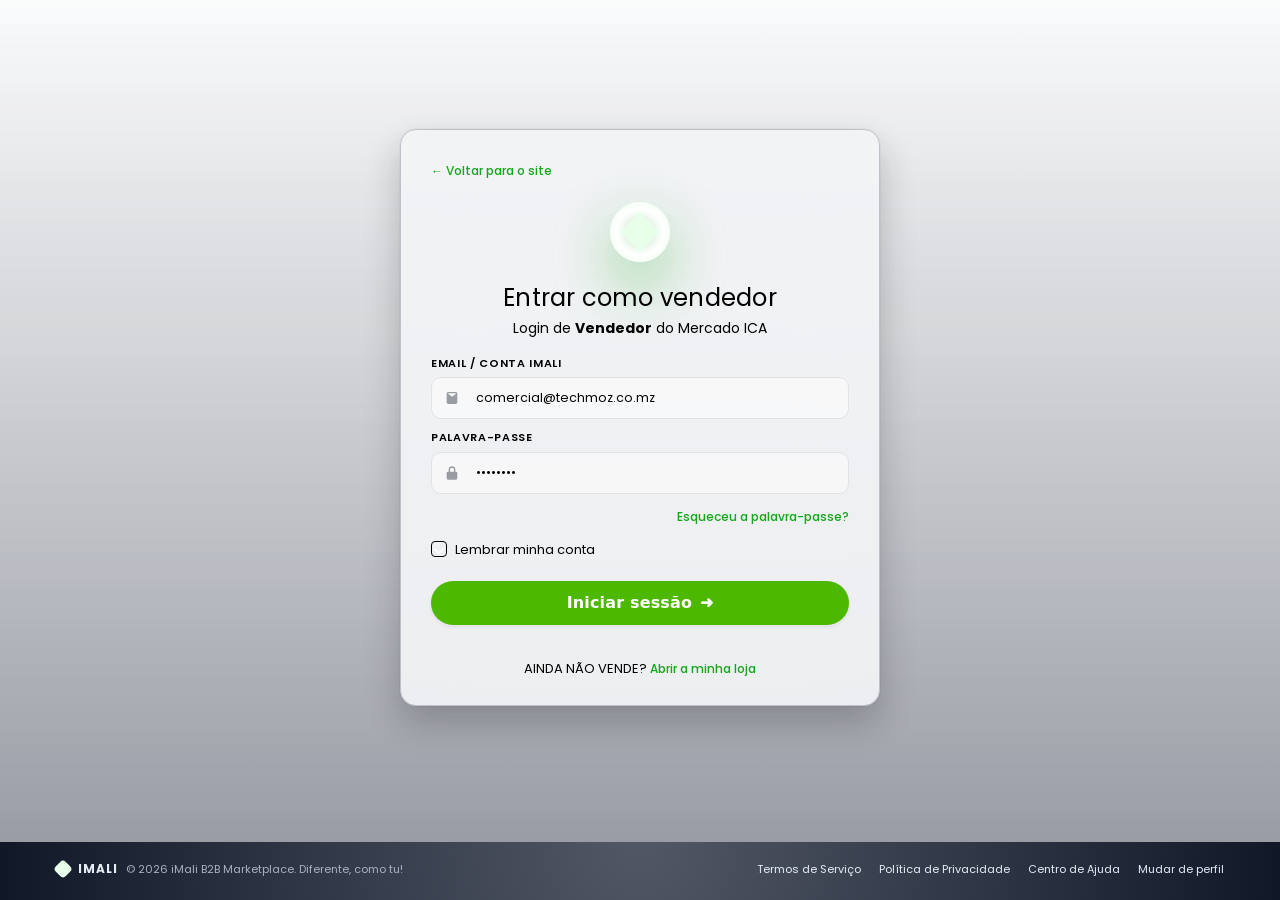
==== commit 01bd34a4: "feat: reproduzir a UI real (CSS compilado, icones e markup das views Blade) nos tres perfis" ====
--- a/cliente/index.html
+++ b/cliente/index.html
@@ -1,15 +1,18 @@
 <!doctype html>
-<html lang="pt">
+<html lang="pt" dir="ltr">
 <head>
 <meta charset="utf-8">
 <meta name="viewport" content="width=device-width, initial-scale=1">
 <title>Mercado ICA — Painel do Cliente</title>
+<link rel="icon" type="image/png" href="../assets/real/brand/logo-imali-small.png">
 <link rel="preconnect" href="https://fonts.googleapis.com">
-<link href="https://fonts.googleapis.com/css2?family=Inter:wght@400;500;600;700;800&display=swap" rel="stylesheet">
-<link href="https://fonts.cdnfonts.com/css/lemonmilk" rel="stylesheet">
-<link rel="stylesheet" href="../assets/css/base.css">
-<link rel="stylesheet" href="../assets/css/panel.css">
-<link rel="stylesheet" href="../assets/css/shop.css">
+<link rel="stylesheet" href="https://fonts.googleapis.com/css2?family=Poppins:wght@400;500;600;700;800&family=DM+Serif+Display&display=swap">
+<link rel="stylesheet" href="../assets/real/shop/app-CVWqGsTj.css">
+<link rel="stylesheet" href="../assets/real/seller/shop-BN4lupIO.css">
+<link rel="stylesheet" href="../assets/real/seller/app-C2Wq9G4i.css">
+<link rel="stylesheet" href="../assets/real/imali-auth.css" id="imali-auth" disabled>
+<link rel="stylesheet" href="../assets/css/proto.css">
+<link rel="stylesheet" href="../assets/css/panel-compat.css">
 </head>
 <body>
 <div id="app"><div id="view"></div></div>
--- a/assets/real/shop/app-CVWqGsTj.css
+++ b/assets/real/shop/app-CVWqGsTj.css
@@ -0,0 +1 @@
+*,:before,:after{--tw-border-spacing-x: 0;--tw-border-spacing-y: 0;--tw-translate-x: 0;--tw-translate-y: 0;--tw-rotate: 0;--tw-skew-x: 0;--tw-skew-y: 0;--tw-scale-x: 1;--tw-scale-y: 1;--tw-pan-x: ;--tw-pan-y: ;--tw-pinch-zoom: ;--tw-scroll-snap-strictness: proximity;--tw-gradient-from-position: ;--tw-gradient-via-position: ;--tw-gradient-to-position: ;--tw-ordinal: ;--tw-slashed-zero: ;--tw-numeric-figure: ;--tw-numeric-spacing: ;--tw-numeric-fraction: ;--tw-ring-inset: ;--tw-ring-offset-width: 0px;--tw-ring-offset-color: #fff;--tw-ring-color: rgb(59 130 246 / .5);--tw-ring-offset-shadow: 0 0 #0000;--tw-ring-shadow: 0 0 #0000;--tw-shadow: 0 0 #0000;--tw-shadow-colored: 0 0 #0000;--tw-blur: ;--tw-brightness: ;--tw-contrast: ;--tw-grayscale: ;--tw-hue-rotate: ;--tw-invert: ;--tw-saturate: ;--tw-sepia: ;--tw-drop-shadow: ;--tw-backdrop-blur: ;--tw-backdrop-brightness: ;--tw-backdrop-contrast: ;--tw-backdrop-grayscale: ;--tw-backdrop-hue-rotate: ;--tw-backdrop-invert: ;--tw-backdrop-opacity: ;--tw-backdrop-saturate: ;--tw-backdrop-sepia: ;--tw-contain-size: ;--tw-contain-layout: ;--tw-contain-paint: ;--tw-contain-style: }::backdrop{--tw-border-spacing-x: 0;--tw-border-spacing-y: 0;--tw-translate-x: 0;--tw-translate-y: 0;--tw-rotate: 0;--tw-skew-x: 0;--tw-skew-y: 0;--tw-scale-x: 1;--tw-scale-y: 1;--tw-pan-x: ;--tw-pan-y: ;--tw-pinch-zoom: ;--tw-scroll-snap-strictness: proximity;--tw-gradient-from-position: ;--tw-gradient-via-position: ;--tw-gradient-to-position: ;--tw-ordinal: ;--tw-slashed-zero: ;--tw-numeric-figure: ;--tw-numeric-spacing: ;--tw-numeric-fraction: ;--tw-ring-inset: ;--tw-ring-offset-width: 0px;--tw-ring-offset-color: #fff;--tw-ring-color: rgb(59 130 246 / .5);--tw-ring-offset-shadow: 0 0 #0000;--tw-ring-shadow: 0 0 #0000;--tw-shadow: 0 0 #0000;--tw-shadow-colored: 0 0 #0000;--tw-blur: ;--tw-brightness: ;--tw-contrast: ;--tw-grayscale: ;--tw-hue-rotate: ;--tw-invert: ;--tw-saturate: ;--tw-sepia: ;--tw-drop-shadow: ;--tw-backdrop-blur: ;--tw-backdrop-brightness: ;--tw-backdrop-contrast: ;--tw-backdrop-grayscale: ;--tw-backdrop-hue-rotate: ;--tw-backdrop-invert: ;--tw-backdrop-opacity: ;--tw-backdrop-saturate: ;--tw-backdrop-sepia: ;--tw-contain-size: ;--tw-contain-layout: ;--tw-contain-paint: ;--tw-contain-style: }*,:before,:after{box-sizing:border-box;border-width:0;border-style:solid;border-color:#e5e7eb}:before,:after{--tw-content: ""}html,:host{line-height:1.5;-webkit-text-size-adjust:100%;-moz-tab-size:4;-o-tab-size:4;tab-size:4;font-family:ui-sans-serif,system-ui,sans-serif,"Apple Color Emoji","Segoe UI Emoji",Segoe UI Symbol,"Noto Color Emoji";font-feature-settings:normal;font-variation-settings:normal;-webkit-tap-highlight-color:transparent}body{margin:0;line-height:inherit}hr{height:0;color:inherit;border-top-width:1px}abbr:where([title]){-webkit-text-decoration:underline dotted;text-decoration:underline dotted}h1,h2,h3,h4,h5,h6{font-size:inherit;font-weight:inherit}a{color:inherit;text-decoration:inherit}b,strong{font-weight:bolder}code,kbd,samp,pre{font-family:ui-monospace,SFMono-Regular,Menlo,Monaco,Consolas,Liberation Mono,Courier New,monospace;font-feature-settings:normal;font-variation-settings:normal;font-size:1em}small{font-size:80%}sub,sup{font-size:75%;line-height:0;position:relative;vertical-align:baseline}sub{bottom:-.25em}sup{top:-.5em}table{text-indent:0;border-color:inherit;border-collapse:collapse}button,input,optgroup,select,textarea{font-family:inherit;font-feature-settings:inherit;font-variation-settings:inherit;font-size:100%;font-weight:inherit;line-height:inherit;letter-spacing:inherit;color:inherit;margin:0;padding:0}button,select{text-transform:none}button,input:where([type=button]),input:where([type=reset]),input:where([type=submit]){-webkit-appearance:button;background-color:transparent;background-image:none}:-moz-focusring{outline:auto}:-moz-ui-invalid{box-shadow:none}progress{vertical-align:baseline}::-webkit-inner-spin-button,::-webkit-outer-spin-button{height:auto}[type=search]{-webkit-appearance:textfield;outline-offset:-2px}::-webkit-search-decoration{-webkit-appearance:none}::-webkit-file-upload-button{-webkit-appearance:button;font:inherit}summary{display:list-item}blockquote,dl,dd,h1,h2,h3,h4,h5,h6,hr,figure,p,pre{margin:0}fieldset{margin:0;padding:0}legend{padding:0}ol,ul,menu{list-style:none;margin:0;padding:0}dialog{padding:0}textarea{resize:vertical}input::-moz-placeholder,textarea::-moz-placeholder{opacity:1;color:#9ca3af}input::placeholder,textarea::placeholder{opacity:1;color:#9ca3af}button,[role=button]{cursor:pointer}:disabled{cursor:default}img,svg,video,canvas,audio,iframe,embed,object{display:block;vertical-align:middle}img,video{max-width:100%;height:auto}[hidden]:where(:not([hidden=until-found])){display:none}.container{width:100%;margin-right:auto;margin-left:auto;padding-right:90px;padding-left:90px}@media (min-width: 1440px){.container{max-width:1440px}}::-moz-selection{background-color:#060c3b33}::selection{background-color:#060c3b33}input{outline:2px solid transparent;outline-offset:2px}button:disabled{cursor:not-allowed;opacity:.5}button:disabled:hover{cursor:not-allowed;opacity:.5}[class^=icon-],[class*=" icon-"]{font-family:bagisto-shop!important;speak:never;font-style:normal;font-weight:400;font-variant:normal;text-transform:none;line-height:1!important;-webkit-font-smoothing:antialiased;-moz-osx-font-smoothing:grayscale}.icon-gdpr-safe:before{content:""}.icon-checkout-address:before{content:""}.icon-edit:before{content:""}.icon-add-new:before{content:""}.icon-arrow-down:before{content:""}.icon-arrow-left-stylish:before{content:""}.icon-arrow-left:before{content:""}.icon-arrow-right-stylish:before{content:""}.icon-arrow-right:before{content:""}.icon-arrow-up:before{content:""}.icon-astreisk:before{content:""}.icon-bin:before{content:""}.icon-box-fill:before{content:""}.icon-calendar:before{content:""}.icon-camera-fill:before{content:""}.icon-camera:before{content:""}.icon-cancel:before{content:""}.icon-cart:before{content:""}.icon-check-box:before{content:""}.icon-compare-1:before{content:""}.icon-compare:before{content:""}.icon-dislike:before{content:""}.icon-dollar-sign:before{content:""}.icon-double-arrow:before{content:""}.icon-download:before{content:""}.icon-email:before{content:""}.icon-error:before{content:""}.icon-eye:before{content:""}.icon-filter-1:before{content:""}.icon-filter-fill:before{content:""}.icon-filter:before{content:""}.icon-flate-rate:before{content:""}.icon-Free-Shipping:before{content:""}.icon-grid-view-fill:before{content:""}.icon-grid-view:before{content:""}.icon-hamburger:before{content:""}.icon-heart-1:before{content:""}.icon-heart-2:before{content:""}.icon-heart-fill:before{content:""}.icon-heart:before{content:""}.icon-left-arrow:before{content:""}.icon-like:before{content:""}.icon-listing-fill:before{content:""}.icon-listing:before{content:""}.icon-location:before{content:""}.icon-minus:before{content:""}.icon-more:before{content:""}.icon-orders:before{content:""}.icon-pen:before{content:""}.icon-plus:before{content:""}.icon-product:before{content:""}.icon-radio-select:before{content:""}.icon-radio-unselect:before{content:""}.icon-right-arrow:before{content:""}.icon-search:before{content:""}.icon-share:before{content:""}.icon-sort-1:before{content:""}.icon-sort-by:before{content:""}.icon-sort:before{content:"";color:#7d7d7d}.icon-star-fill:before{content:""}.icon-star:before{content:""}.icon-support:before{content:""}.icon-tick:before{content:""}.icon-toast-done:before{content:""}.icon-toast-error:before{content:""}.icon-toast-exclamation-mark:before{content:""}.icon-toast-info:before{content:""}.icon-truck:before{content:""}.icon-uncheck:before{content:""}.icon-users:before{content:""}.journal-scroll::-webkit-scrollbar{width:14px;cursor:pointer}.journal-scroll::-webkit-scrollbar-track{background-color:#fff;cursor:pointer;border-radius:12px;border:1px solid #e9e9e9}.journal-scroll::-webkit-scrollbar-thumb{cursor:pointer;background-color:#e9e9e9;border-radius:12px;border:3px solid transparent;background-clip:content-box}.scrollbar-width-hidden{-ms-overflow-style:none;scrollbar-width:none}.scrollbar-width-hidden::-webkit-scrollbar{display:none}.custom-select{-webkit-appearance:none;-moz-appearance:none;background:transparent;background-image:url("data:image/svg+xml;utf8,<svg fill='black' height='24' viewBox='0 0 24 24' width='24' xmlns='http://www.w3.org/2000/svg'><path d='M7 10l5 5 5-5z'/><path d='M0 0h24v24H0z' fill='none'/></svg>");background-repeat:no-repeat;background-position-x:calc(100% - 10px);background-position-y:50%}[dir=rtl] .custom-select{background-position-x:calc(100% - (100% - 10px))}*{box-sizing:border-box;font-family:Poppins,sans-serif}.scrollbar-hide::-webkit-scrollbar{display:none}.scrollbar-hide{-ms-overflow-style:none;scrollbar-width:none}.label-pending,.label-processing,.label-closed,.label-canceled,.label-info,.label-completed,.label-active{max-width:-moz-max-content;max-width:max-content;border-radius:35px;padding-top:1px;padding-bottom:1px;padding-left:.375rem;padding-right:.375rem;font-size:12px;font-weight:600;--tw-text-opacity: 1;color:rgb(255 255 255 / var(--tw-text-opacity, 1))}.label-pending{--tw-bg-opacity: 1;background-color:rgb(234 179 8 / var(--tw-bg-opacity, 1))}.label-processing{--tw-bg-opacity: 1;background-color:rgb(8 145 178 / var(--tw-bg-opacity, 1))}.label-completed,.label-active{--tw-bg-opacity: 1;background-color:rgb(22 163 74 / var(--tw-bg-opacity, 1))}.label-closed{--tw-bg-opacity: 1;background-color:rgb(79 70 229 / var(--tw-bg-opacity, 1))}.label-canceled{--tw-bg-opacity: 1;background-color:rgb(225 29 72 / var(--tw-bg-opacity, 1))}.label-info{--tw-bg-opacity: 1;background-color:rgb(148 163 184 / var(--tw-bg-opacity, 1))}.primary-button{display:flex;max-width:-moz-max-content;max-width:max-content;cursor:pointer;place-content:center;align-items:center;-moz-column-gap:.375rem;column-gap:.375rem;border-radius:.75rem;border-width:1px;--tw-border-opacity: 1;border-color:rgb(6 12 59 / var(--tw-border-opacity, 1));--tw-bg-opacity: 1;background-color:rgb(6 12 59 / var(--tw-bg-opacity, 1));padding:1rem 2rem;font-weight:500;--tw-text-opacity: 1;color:rgb(255 255 255 / var(--tw-text-opacity, 1));transition-property:all;transition-timing-function:cubic-bezier(.4,0,.2,1);transition-duration:.15s}.primary-button:hover{opacity:.9}.secondary-button{display:flex;max-width:-moz-max-content;max-width:max-content;cursor:pointer;place-content:center;align-items:center;-moz-column-gap:.375rem;column-gap:.375rem;border-radius:.75rem;border-width:1px;--tw-border-opacity: 1;border-color:rgb(6 12 59 / var(--tw-border-opacity, 1));--tw-bg-opacity: 1;background-color:rgb(255 255 255 / var(--tw-bg-opacity, 1));padding:1rem 2rem;font-weight:500;--tw-text-opacity: 1;color:rgb(6 12 59 / var(--tw-text-opacity, 1));transition-property:all;transition-timing-function:cubic-bezier(.4,0,.2,1);transition-duration:.15s}.secondary-button:hover{background-color:#050e3a0d}.shimmer{animation-duration:2.2s;animation-fill-mode:forwards;animation-iteration-count:infinite;animation-name:skeleton;animation-timing-function:linear;background:linear-gradient(to right,#f6f6f6 8%,#f0f0f0 18%,#f6f6f6 33%);background-size:1250px 100%}@keyframes skeleton{0%{background-position:-1250px 0}to{background-position:1250px 0}}@keyframes on-fade{0%{opacity:0}to{opacity:1}}.wrapper-404{position:relative;font-size:394px;perspective:4.5em;overflow:clip;place-self:stretch;top:50%;transform:translateY(-62%)}.glow-404,.glow-shadow-404{position:absolute;top:0;right:0;bottom:0;left:0;display:grid;place-content:center;font-family:"DM Serif Display";overflow:hidden;letter-spacing:24px}.glow-404{background-clip:text;-webkit-background-clip:text;color:#060c3b}.glow-shadow-404{color:#e6e7eb;mix-blend-mode:darken;transform:translateY(15.5%) rotateX(243deg) scaleY(-1) translateY(-23%) scaleY(1.35) translate(7%) skew(-45deg)}canvas[resize]{width:100%;height:100vh}html{margin-top:0!important}.required:after{content:"*"}.skip-to-main-content-link{position:absolute;z-index:999;--tw-bg-opacity: 1;background-color:rgb(0 0 0 / var(--tw-bg-opacity, 1));padding:1em;--tw-text-opacity: 1;color:rgb(255 255 255 / var(--tw-text-opacity, 1));opacity:0}.skip-to-main-content-link:where([dir=ltr],[dir=ltr] *){left:-9999px}.skip-to-main-content-link:where([dir=rtl],[dir=rtl] *){right:-9999px}.skip-to-main-content-link:focus{opacity:1}.skip-to-main-content-link:focus:where([dir=ltr],[dir=ltr] *){left:50%;--tw-translate-x: 50%;transform:translate(var(--tw-translate-x),var(--tw-translate-y)) rotate(var(--tw-rotate)) skew(var(--tw-skew-x)) skewY(var(--tw-skew-y)) scaleX(var(--tw-scale-x)) scaleY(var(--tw-scale-y))}.skip-to-main-content-link:focus:where([dir=rtl],[dir=rtl] *){right:50%;--tw-translate-x: -50%;transform:translate(var(--tw-translate-x),var(--tw-translate-y)) rotate(var(--tw-rotate)) skew(var(--tw-skew-x)) skewY(var(--tw-skew-y)) scaleX(var(--tw-scale-x)) scaleY(var(--tw-scale-y))}.sr-only{position:absolute;width:1px;height:1px;padding:0;margin:-1px;overflow:hidden;clip:rect(0,0,0,0);white-space:nowrap;border-width:0}.pointer-events-none{pointer-events:none}.pointer-events-auto{pointer-events:auto}.visible{visibility:visible}.collapse{visibility:collapse}.fixed{position:fixed}.absolute{position:absolute}.relative{position:relative}.sticky{position:sticky}.-inset-px{top:-1px;right:-1px;bottom:-1px;left:-1px}.inset-0{top:0;right:0;bottom:0;left:0}.inset-x-0{left:0;right:0}.inset-y-0{top:0;bottom:0}.-left-1{left:-.25rem}.-left-10{left:-2.5rem}.-right-1{right:-.25rem}.-right-6{right:-1.5rem}.-top-2\.5{top:-.625rem}.-top-4{top:-1rem}.bottom-0{bottom:0}.bottom-1\.5{bottom:.375rem}.bottom-10{bottom:2.5rem}.bottom-3{bottom:.75rem}.bottom-4{bottom:1rem}.bottom-5{bottom:1.25rem}.left-0{left:0}.left-1\/2{left:50%}.left-1\/4{left:25%}.left-2\.5{left:.625rem}.right-0{right:0}.right-2\.5{right:.625rem}.top-0{top:0}.top-1\.5{top:.375rem}.top-1\/2{top:50%}.top-10{top:2.5rem}.top-16{top:4rem}.top-2\.5{top:.625rem}.top-20{top:5rem}.top-24{top:6rem}.top-3{top:.75rem}.top-4{top:1rem}.top-5{top:1.25rem}.top-8{top:2rem}.top-9{top:2.25rem}.top-\[74\%\]{top:74%}.top-\[78px\]{top:78px}.z-10{z-index:10}.z-20{z-index:20}.z-\[1000\]{z-index:1000}.z-\[1001\]{z-index:1001}.z-\[1\]{z-index:1}.z-\[999\]{z-index:999}.float-right{float:right}.-m-0\.5{margin:-.125rem}.m-0{margin:0}.m-1{margin:.25rem}.m-\[0_auto_20px_auto\]{margin:0 auto 20px}.m-auto{margin:auto}.mx-1{margin-left:.25rem;margin-right:.25rem}.mx-2\.5{margin-left:.625rem;margin-right:.625rem}.mx-4{margin-left:1rem;margin-right:1rem}.mx-auto{margin-left:auto;margin-right:auto}.my-2\.5{margin-top:.625rem;margin-bottom:.625rem}.my-4{margin-top:1rem;margin-bottom:1rem}.my-8{margin-top:2rem;margin-bottom:2rem}.my-auto{margin-top:auto;margin-bottom:auto}.\!mb-0{margin-bottom:0!important}.\!mb-1{margin-bottom:.25rem!important}.\!mb-2\.5{margin-bottom:.625rem!important}.\!mb-4{margin-bottom:1rem!important}.\!mt-0{margin-top:0!important}.-mt-1{margin-top:-.25rem}.-mt-12{margin-top:-3rem}.-mt-9{margin-top:-2.25rem}.-mt-\[22px\]{margin-top:-22px}.mb-0{margin-bottom:0}.mb-0\.5{margin-bottom:.125rem}.mb-1\.5{margin-bottom:.375rem}.mb-2{margin-bottom:.5rem}.mb-2\.5{margin-bottom:.625rem}.mb-3{margin-bottom:.75rem}.mb-4{margin-bottom:1rem}.mb-5{margin-bottom:1.25rem}.mb-6{margin-bottom:1.5rem}.mb-7{margin-bottom:1.75rem}.mb-8{margin-bottom:2rem}.mr-1\.5{margin-right:.375rem}.mt-0{margin-top:0}.mt-1{margin-top:.25rem}.mt-1\.5{margin-top:.375rem}.mt-10{margin-top:2.5rem}.mt-11{margin-top:2.75rem}.mt-12{margin-top:3rem}.mt-14{margin-top:3.5rem}.mt-16{margin-top:4rem}.mt-2{margin-top:.5rem}.mt-2\.5{margin-top:.625rem}.mt-20{margin-top:5rem}.mt-3{margin-top:.75rem}.mt-32{margin-top:8rem}.mt-4{margin-top:1rem}.mt-5{margin-top:1.25rem}.mt-6{margin-top:1.5rem}.mt-7{margin-top:1.75rem}.mt-8{margin-top:2rem}.mt-9{margin-top:2.25rem}.mt-\[22px\]{margin-top:22px}.mt-\[34px\]{margin-top:34px}.mt-\[60px\]{margin-top:60px}.box-border{box-sizing:border-box}.block{display:block}.inline-block{display:inline-block}.flex{display:flex}.inline-flex{display:inline-flex}.table{display:table}.grid{display:grid}.hidden{display:none}.aspect-\[2\.743\/1\]{aspect-ratio:2.743/1}.aspect-\[4\/1\]{aspect-ratio:4/1}.aspect-square{aspect-ratio:1 / 1}.h-1{height:.25rem}.h-1\.5{height:.375rem}.h-10{height:2.5rem}.h-12{height:3rem}.h-14{height:3.5rem}.h-16{height:4rem}.h-20{height:5rem}.h-28{height:7rem}.h-3{height:.75rem}.h-3\.5{height:.875rem}.h-4{height:1rem}.h-5{height:1.25rem}.h-6{height:1.5rem}.h-7{height:1.75rem}.h-8{height:2rem}.h-9{height:2.25rem}.h-\[100px\]{height:100px}.h-\[100vh\]{height:100vh}.h-\[110px\]{height:110px}.h-\[146px\]{height:146px}.h-\[17px\]{height:17px}.h-\[18px\]{height:18px}.h-\[19px\]{height:19px}.h-\[200px\]{height:200px}.h-\[21px\]{height:21px}.h-\[23px\]{height:23px}.h-\[25px\]{height:25px}.h-\[27px\]{height:27px}.h-\[29px\]{height:29px}.h-\[30px\]{height:30px}.h-\[37\.5px\]{height:37.5px}.h-\[37px\]{height:37px}.h-\[38px\]{height:38px}.h-\[39px\]{height:39px}.h-\[42px\]{height:42px}.h-\[45px\]{height:45px}.h-\[46px\]{height:46px}.h-\[476px\]{height:476px}.h-\[50px\]{height:50px}.h-\[52px\]{height:52px}.h-\[54px\]{height:54px}.h-\[60px\]{height:60px}.h-\[77px\]{height:77px}.h-\[90px\]{height:90px}.h-\[calc\(100vh-74px\)\]{height:calc(100vh - 74px)}.h-auto{height:auto}.h-fit{height:-moz-fit-content;height:fit-content}.h-full{height:100%}.h-max{height:-moz-max-content;height:max-content}.max-h-10{max-height:2.5rem}.max-h-11{max-height:2.75rem}.max-h-12{max-height:3rem}.max-h-14{max-height:3.5rem}.max-h-20{max-height:5rem}.max-h-28{max-height:7rem}.max-h-4{max-height:1rem}.max-h-9{max-height:2.25rem}.max-h-\[100px\]{max-height:100px}.max-h-\[110px\]{max-height:110px}.max-h-\[1320px\]{max-height:1320px}.max-h-\[146px\]{max-height:146px}.max-h-\[258px\]{max-height:258px}.max-h-\[300px\]{max-height:300px}.max-h-\[30px\]{max-height:30px}.max-h-\[46px\]{max-height:46px}.max-h-\[500px\]{max-height:500px}.max-h-\[50px\]{max-height:50px}.max-h-\[540px\]{max-height:540px}.max-h-\[580px\]{max-height:580px}.max-h-\[610px\]{max-height:610px}.max-h-\[90px\]{max-height:90px}.max-h-full{max-height:100%}.max-h-screen{max-height:100vh}.min-h-0{min-height:0px}.min-h-10{min-height:2.5rem}.min-h-5{min-height:1.25rem}.min-h-\[100px\]{min-height:100px}.min-h-\[110px\]{min-height:110px}.min-h-\[258px\]{min-height:258px}.min-h-\[30px\]{min-height:30px}.min-h-\[34px\]{min-height:34px}.min-h-\[46px\]{min-height:46px}.min-h-\[607px\]{min-height:607px}.min-h-\[78px\]{min-height:78px}.min-h-full{min-height:100%}.\!w-full{width:100%!important}.w-0\.5{width:.125rem}.w-1\.5{width:.375rem}.w-1\/4{width:25%}.w-1\/5{width:20%}.w-10{width:2.5rem}.w-11{width:2.75rem}.w-12{width:3rem}.w-14{width:3.5rem}.w-16{width:4rem}.w-2\.5{width:.625rem}.w-2\/4{width:50%}.w-2\/5{width:40%}.w-20{width:5rem}.w-24{width:6rem}.w-28{width:7rem}.w-3{width:.75rem}.w-3\.5{width:.875rem}.w-3\/4{width:75%}.w-3\/5{width:60%}.w-32{width:8rem}.w-36{width:9rem}.w-4\/5{width:80%}.w-40{width:10rem}.w-5{width:1.25rem}.w-56{width:14rem}.w-6{width:1.5rem}.w-60{width:15rem}.w-72{width:18rem}.w-8{width:2rem}.w-9{width:2.25rem}.w-\[100px\]{width:100px}.w-\[108px\]{width:108px}.w-\[110px\]{width:110px}.w-\[131px\]{width:131px}.w-\[15\%\]{width:15%}.w-\[150\.172px\]{width:150.172px}.w-\[150px\]{width:150px}.w-\[158px\]{width:158px}.w-\[161px\]{width:161px}.w-\[165px\]{width:165px}.w-\[168px\]{width:168px}.w-\[171\.516px\]{width:171.516px}.w-\[180px\]{width:180px}.w-\[185px\]{width:185px}.w-\[190px\]{width:190px}.w-\[200px\]{width:200px}.w-\[217px\]{width:217px}.w-\[225px\]{width:225px}.w-\[245px\]{width:245px}.w-\[250px\]{width:250px}.w-\[275px\]{width:275px}.w-\[279px\]{width:279px}.w-\[30\%\]{width:30%}.w-\[300px\]{width:300px}.w-\[302px\]{width:302px}.w-\[30px\]{width:30px}.w-\[31\%\]{width:31%}.w-\[311px\]{width:311px}.w-\[33\%\]{width:33%}.w-\[35\%\]{width:35%}.w-\[356px\]{width:356px}.w-\[35px\]{width:35px}.w-\[36\%\]{width:36%}.w-\[37px\]{width:37px}.w-\[38\%\]{width:38%}.w-\[38px\]{width:38px}.w-\[400px\]{width:400px}.w-\[418px\]{width:418px}.w-\[420px\]{width:420px}.w-\[442px\]{width:442px}.w-\[455px\]{width:455px}.w-\[45px\]{width:45px}.w-\[46px\]{width:46px}.w-\[50\%\]{width:50%}.w-\[500px\]{width:500px}.w-\[50px\]{width:50px}.w-\[55\%\]{width:55%}.w-\[56px\]{width:56px}.w-\[60px\]{width:60px}.w-\[70\%\]{width:70%}.w-\[72px\]{width:72px}.w-\[75px\]{width:75px}.w-\[84px\]{width:84px}.w-\[88px\]{width:88px}.w-\[90\%\]{width:90%}.w-\[90px\]{width:90px}.w-\[94px\]{width:94px}.w-auto{width:auto}.w-fit{width:-moz-fit-content;width:fit-content}.w-full{width:100%}.w-max{width:-moz-max-content;width:max-content}.w-screen{width:100vw}.min-w-0{min-width:0px}.min-w-10{min-width:2.5rem}.min-w-12{min-width:3rem}.min-w-20{min-width:5rem}.min-w-32{min-width:8rem}.min-w-5{min-width:1.25rem}.min-w-\[100px\]{min-width:100px}.min-w-\[110px\]{min-width:110px}.min-w-\[120px\]{min-width:120px}.min-w-\[150px\]{min-width:150px}.min-w-\[250px\]{min-width:250px}.min-w-\[291px\]{min-width:291px}.min-w-\[304px\]{min-width:304px}.min-w-\[311px\]{min-width:311px}.min-w-\[342px\]{min-width:342px}.min-w-\[450px\]{min-width:450px}.min-w-\[46px\]{min-width:46px}.min-w-\[50px\]{min-width:50px}.min-w-\[560px\]{min-width:560px}.min-w-fit{min-width:-moz-fit-content;min-width:fit-content}.min-w-max{min-width:-moz-max-content;min-width:max-content}.max-w-10{max-width:2.5rem}.max-w-14{max-width:3.5rem}.max-w-28{max-width:7rem}.max-w-32{max-width:8rem}.max-w-4{max-width:1rem}.max-w-\[100px\]{max-width:100px}.max-w-\[110px\]{max-width:110px}.max-w-\[120px\]{max-width:120px}.max-w-\[1260px\]{max-width:1260px}.max-w-\[150px\]{max-width:150px}.max-w-\[200px\]{max-width:200px}.max-w-\[217px\]{max-width:217px}.max-w-\[218px\]{max-width:218px}.max-w-\[250px\]{max-width:250px}.max-w-\[286px\]{max-width:286px}.max-w-\[288px\]{max-width:288px}.max-w-\[291px\]{max-width:291px}.max-w-\[311px\]{max-width:311px}.max-w-\[365px\]{max-width:365px}.max-w-\[374px\]{max-width:374px}.max-w-\[380px\]{max-width:380px}.max-w-\[400px\]{max-width:400px}.max-w-\[408px\]{max-width:408px}.max-w-\[414px\]{max-width:414px}.max-w-\[420px\]{max-width:420px}.max-w-\[42px\]{max-width:42px}.max-w-\[445px\]{max-width:445px}.max-w-\[470px\]{max-width:470px}.max-w-\[475px\]{max-width:475px}.max-w-\[560px\]{max-width:560px}.max-w-\[590px\]{max-width:590px}.max-w-\[595px\]{max-width:595px}.max-w-\[870px\]{max-width:870px}.max-w-\[90px\]{max-width:90px}.max-w-full{max-width:100%}.max-w-max{max-width:-moz-max-content;max-width:max-content}.max-w-none{max-width:none}.flex-1{flex:1 1 0%}.flex-auto{flex:1 1 auto}.flex-initial{flex:0 1 auto}.flex-shrink-0{flex-shrink:0}.border-collapse{border-collapse:collapse}.-translate-x-1\/2{--tw-translate-x: -50%;transform:translate(var(--tw-translate-x),var(--tw-translate-y)) rotate(var(--tw-rotate)) skew(var(--tw-skew-x)) skewY(var(--tw-skew-y)) scaleX(var(--tw-scale-x)) scaleY(var(--tw-scale-y))}.-translate-y-1\/2{--tw-translate-y: -50%;transform:translate(var(--tw-translate-x),var(--tw-translate-y)) rotate(var(--tw-rotate)) skew(var(--tw-skew-x)) skewY(var(--tw-skew-y)) scaleX(var(--tw-scale-x)) scaleY(var(--tw-scale-y))}.-translate-y-full{--tw-translate-y: -100%;transform:translate(var(--tw-translate-x),var(--tw-translate-y)) rotate(var(--tw-rotate)) skew(var(--tw-skew-x)) skewY(var(--tw-skew-y)) scaleX(var(--tw-scale-x)) scaleY(var(--tw-scale-y))}.translate-x-0{--tw-translate-x: 0px;transform:translate(var(--tw-translate-x),var(--tw-translate-y)) rotate(var(--tw-rotate)) skew(var(--tw-skew-x)) skewY(var(--tw-skew-y)) scaleX(var(--tw-scale-x)) scaleY(var(--tw-scale-y))}.translate-x-full{--tw-translate-x: 100%;transform:translate(var(--tw-translate-x),var(--tw-translate-y)) rotate(var(--tw-rotate)) skew(var(--tw-skew-x)) skewY(var(--tw-skew-y)) scaleX(var(--tw-scale-x)) scaleY(var(--tw-scale-y))}.translate-y-0{--tw-translate-y: 0px;transform:translate(var(--tw-translate-x),var(--tw-translate-y)) rotate(var(--tw-rotate)) skew(var(--tw-skew-x)) skewY(var(--tw-skew-y)) scaleX(var(--tw-scale-x)) scaleY(var(--tw-scale-y))}.translate-y-1{--tw-translate-y: .25rem;transform:translate(var(--tw-translate-x),var(--tw-translate-y)) rotate(var(--tw-rotate)) skew(var(--tw-skew-x)) skewY(var(--tw-skew-y)) scaleX(var(--tw-scale-x)) scaleY(var(--tw-scale-y))}.translate-y-4{--tw-translate-y: 1rem;transform:translate(var(--tw-translate-x),var(--tw-translate-y)) rotate(var(--tw-rotate)) skew(var(--tw-skew-x)) skewY(var(--tw-skew-y)) scaleX(var(--tw-scale-x)) scaleY(var(--tw-scale-y))}.translate-y-9{--tw-translate-y: 2.25rem;transform:translate(var(--tw-translate-x),var(--tw-translate-y)) rotate(var(--tw-rotate)) skew(var(--tw-skew-x)) skewY(var(--tw-skew-y)) scaleX(var(--tw-scale-x)) scaleY(var(--tw-scale-y))}.translate-y-full{--tw-translate-y: 100%;transform:translate(var(--tw-translate-x),var(--tw-translate-y)) rotate(var(--tw-rotate)) skew(var(--tw-skew-x)) skewY(var(--tw-skew-y)) scaleX(var(--tw-scale-x)) scaleY(var(--tw-scale-y))}.scale-100{--tw-scale-x: 1;--tw-scale-y: 1;transform:translate(var(--tw-translate-x),var(--tw-translate-y)) rotate(var(--tw-rotate)) skew(var(--tw-skew-x)) skewY(var(--tw-skew-y)) scaleX(var(--tw-scale-x)) scaleY(var(--tw-scale-y))}.scale-95{--tw-scale-x: .95;--tw-scale-y: .95;transform:translate(var(--tw-translate-x),var(--tw-translate-y)) rotate(var(--tw-rotate)) skew(var(--tw-skew-x)) skewY(var(--tw-skew-y)) scaleX(var(--tw-scale-x)) scaleY(var(--tw-scale-y))}.transform{transform:translate(var(--tw-translate-x),var(--tw-translate-y)) rotate(var(--tw-rotate)) skew(var(--tw-skew-x)) skewY(var(--tw-skew-y)) scaleX(var(--tw-scale-x)) scaleY(var(--tw-scale-y))}.animate-\[on-fade_0\.5s_ease-in-out\]{animation:on-fade .5s ease-in-out}@keyframes spin{to{transform:rotate(360deg)}}.animate-spin{animation:spin 1s linear infinite}.cursor-grab{cursor:grab}.cursor-grabbing{cursor:grabbing}.cursor-not-allowed{cursor:not-allowed}.cursor-pointer{cursor:pointer}.cursor-zoom-in{cursor:zoom-in}.select-none{-webkit-user-select:none;-moz-user-select:none;user-select:none}.select-all{-webkit-user-select:all;-moz-user-select:all;user-select:all}.resize{resize:both}.appearance-none{-webkit-appearance:none;-moz-appearance:none;appearance:none}.grid-cols-1{grid-template-columns:repeat(1,minmax(0,1fr))}.grid-cols-2{grid-template-columns:repeat(2,minmax(0,1fr))}.grid-cols-3{grid-template-columns:repeat(3,minmax(0,1fr))}.grid-cols-6{grid-template-columns:repeat(6,minmax(0,1fr))}.grid-cols-\[1fr\]{grid-template-columns:1fr}.grid-cols-\[1fr_2fr\]{grid-template-columns:1fr 2fr}.grid-cols-\[1fr_auto\]{grid-template-columns:1fr auto}.grid-cols-\[1fr_auto_1fr\]{grid-template-columns:1fr auto 1fr}.grid-cols-\[2fr_1fr_1fr\]{grid-template-columns:2fr 1fr 1fr}.grid-cols-\[2fr_3fr\]{grid-template-columns:2fr 3fr}.grid-cols-\[auto_1fr\]{grid-template-columns:auto 1fr}.flex-row{flex-direction:row}.flex-row-reverse{flex-direction:row-reverse}.flex-col{flex-direction:column}.flex-wrap{flex-wrap:wrap}.place-content-center{place-content:center}.place-content-start{place-content:start}.place-content-baseline{place-content:baseline}.place-items-end{place-items:end}.place-items-center{place-items:center}.content-center{align-content:center}.content-start{align-content:flex-start}.items-start{align-items:flex-start}.items-end{align-items:flex-end}.items-center{align-items:center}.justify-start{justify-content:flex-start}.\!justify-end{justify-content:flex-end!important}.justify-end{justify-content:flex-end}.justify-center{justify-content:center}.justify-between{justify-content:space-between}.justify-stretch{justify-content:stretch}.justify-items-end{justify-items:end}.justify-items-center{justify-items:center}.gap-0\.5{gap:.125rem}.gap-1{gap:.25rem}.gap-1\.5{gap:.375rem}.gap-10{gap:2.5rem}.gap-12{gap:3rem}.gap-16{gap:4rem}.gap-2{gap:.5rem}.gap-2\.5{gap:.625rem}.gap-20{gap:5rem}.gap-24{gap:6rem}.gap-3{gap:.75rem}.gap-4{gap:1rem}.gap-5{gap:1.25rem}.gap-6{gap:1.5rem}.gap-7{gap:1.75rem}.gap-8{gap:2rem}.gap-9{gap:2.25rem}.gap-x-1{-moz-column-gap:.25rem;column-gap:.25rem}.gap-x-1\.5{-moz-column-gap:.375rem;column-gap:.375rem}.gap-x-10{-moz-column-gap:2.5rem;column-gap:2.5rem}.gap-x-11{-moz-column-gap:2.75rem;column-gap:2.75rem}.gap-x-14{-moz-column-gap:3.5rem;column-gap:3.5rem}.gap-x-2{-moz-column-gap:.5rem;column-gap:.5rem}.gap-x-2\.5{-moz-column-gap:.625rem;column-gap:.625rem}.gap-x-3\.5{-moz-column-gap:.875rem;column-gap:.875rem}.gap-x-4{-moz-column-gap:1rem;column-gap:1rem}.gap-x-5{-moz-column-gap:1.25rem;column-gap:1.25rem}.gap-x-6{-moz-column-gap:1.5rem;column-gap:1.5rem}.gap-x-8{-moz-column-gap:2rem;column-gap:2rem}.gap-x-9{-moz-column-gap:2.25rem;column-gap:2.25rem}.gap-x-\[15px\]{-moz-column-gap:15px;column-gap:15px}.gap-x-\[70px\]{-moz-column-gap:70px;column-gap:70px}.gap-y-1\.5{row-gap:.375rem}.gap-y-2\.5{row-gap:.625rem}.gap-y-3{row-gap:.75rem}.gap-y-5{row-gap:1.25rem}.gap-y-6{row-gap:1.5rem}.gap-y-8{row-gap:2rem}.-space-x-px>:not([hidden])~:not([hidden]){--tw-space-x-reverse: 0;margin-right:calc(-1px * var(--tw-space-x-reverse));margin-left:calc(-1px * calc(1 - var(--tw-space-x-reverse)))}.space-x-3>:not([hidden])~:not([hidden]){--tw-space-x-reverse: 0;margin-right:calc(.75rem * var(--tw-space-x-reverse));margin-left:calc(.75rem * calc(1 - var(--tw-space-x-reverse)))}.place-self-end{place-self:end}.self-end{align-self:flex-end}.overflow-auto{overflow:auto}.overflow-hidden{overflow:hidden}.overflow-visible{overflow:visible}.overflow-x-auto{overflow-x:auto}.overflow-y-auto{overflow-y:auto}.overflow-x-hidden{overflow-x:hidden}.scroll-smooth{scroll-behavior:smooth}.whitespace-nowrap{white-space:nowrap}.break-words{overflow-wrap:break-word}.break-all{word-break:break-all}.rounded{border-radius:.25rem}.rounded-2xl{border-radius:1rem}.rounded-\[20px\]{border-radius:20px}.rounded-\[44px\]{border-radius:44px}.rounded-\[45px\]{border-radius:45px}.rounded-\[54px\]{border-radius:54px}.rounded-full{border-radius:9999px}.rounded-lg{border-radius:.5rem}.rounded-md{border-radius:.375rem}.rounded-sm{border-radius:.125rem}.rounded-xl{border-radius:.75rem}.rounded-b{border-bottom-right-radius:.25rem;border-bottom-left-radius:.25rem}.rounded-b-lg{border-bottom-right-radius:.5rem;border-bottom-left-radius:.5rem}.rounded-t{border-top-left-radius:.25rem;border-top-right-radius:.25rem}.rounded-t-lg{border-top-left-radius:.5rem;border-top-right-radius:.5rem}.rounded-t-md{border-top-left-radius:.375rem;border-top-right-radius:.375rem}.rounded-t-none{border-top-left-radius:0;border-top-right-radius:0}.\!border-2{border-width:2px!important}.border{border-width:1px}.border-2{border-width:2px}.border-y{border-top-width:1px;border-bottom-width:1px}.\!border-b-0{border-bottom-width:0px!important}.border-b{border-bottom-width:1px}.border-b-0{border-bottom-width:0px}.border-b-2{border-bottom-width:2px}.border-b-4{border-bottom-width:4px}.border-l{border-left-width:1px}.border-l-0{border-left-width:0px}.border-l-\[1px\]{border-left-width:1px}.border-r{border-right-width:1px}.border-r-0{border-right-width:0px}.border-r-2{border-right-width:2px}.border-t{border-top-width:1px}.border-t-0{border-top-width:0px}.border-dashed{border-style:dashed}.\!border-none{border-style:none!important}.border-none{border-style:none}.\!border-\[\#E9E9E9\]{--tw-border-opacity: 1 !important;border-color:rgb(233 233 233 / var(--tw-border-opacity, 1))!important}.\!border-\[\#e9decc\]{--tw-border-opacity: 1 !important;border-color:rgb(233 222 204 / var(--tw-border-opacity, 1))!important}.\!border-navyBlue{--tw-border-opacity: 1 !important;border-color:rgb(6 12 59 / var(--tw-border-opacity, 1))!important}.\!border-red-500{--tw-border-opacity: 1 !important;border-color:rgb(239 68 68 / var(--tw-border-opacity, 1))!important}.\!border-white{--tw-border-opacity: 1 !important;border-color:rgb(255 255 255 / var(--tw-border-opacity, 1))!important}.\!border-zinc-200{--tw-border-opacity: 1 !important;border-color:rgb(228 228 231 / var(--tw-border-opacity, 1))!important}.border-\[\#F3F3F3\]{--tw-border-opacity: 1;border-color:rgb(243 243 243 / var(--tw-border-opacity, 1))}.border-\[\#e9decc\]{--tw-border-opacity: 1;border-color:rgb(233 222 204 / var(--tw-border-opacity, 1))}.border-\[\'\#E3E3E3\'\]{border-color:"#E3E3E3"}.border-black{--tw-border-opacity: 1;border-color:rgb(0 0 0 / var(--tw-border-opacity, 1))}.border-gray-200{--tw-border-opacity: 1;border-color:rgb(229 231 235 / var(--tw-border-opacity, 1))}.border-gray-300{--tw-border-opacity: 1;border-color:rgb(209 213 219 / var(--tw-border-opacity, 1))}.border-navyBlue{--tw-border-opacity: 1;border-color:rgb(6 12 59 / var(--tw-border-opacity, 1))}.border-red-500{--tw-border-opacity: 1;border-color:rgb(239 68 68 / var(--tw-border-opacity, 1))}.border-slate-500{--tw-border-opacity: 1;border-color:rgb(100 116 139 / var(--tw-border-opacity, 1))}.border-transparent{border-color:transparent}.border-white{--tw-border-opacity: 1;border-color:rgb(255 255 255 / var(--tw-border-opacity, 1))}.border-zinc-200{--tw-border-opacity: 1;border-color:rgb(228 228 231 / var(--tw-border-opacity, 1))}.border-zinc-300{--tw-border-opacity: 1;border-color:rgb(212 212 216 / var(--tw-border-opacity, 1))}.\!bg-gray-100{--tw-bg-opacity: 1 !important;background-color:rgb(243 244 246 / var(--tw-bg-opacity, 1))!important}.\!bg-navyBlue{--tw-bg-opacity: 1 !important;background-color:rgb(6 12 59 / var(--tw-bg-opacity, 1))!important}.\!bg-transparent{background-color:transparent!important}.bg-\[\#B5DCB4\]{--tw-bg-opacity: 1;background-color:rgb(181 220 180 / var(--tw-bg-opacity, 1))}.bg-\[\#F1EADF\]{--tw-bg-opacity: 1;background-color:rgb(241 234 223 / var(--tw-bg-opacity, 1))}.bg-\[\#FFF3CD\]{--tw-bg-opacity: 1;background-color:rgb(255 243 205 / var(--tw-bg-opacity, 1))}.bg-\[rgba\(0\,0\,0\,0\.8\)\]{background-color:#000c}.bg-amber-500{--tw-bg-opacity: 1;background-color:rgb(245 158 11 / var(--tw-bg-opacity, 1))}.bg-black{--tw-bg-opacity: 1;background-color:rgb(0 0 0 / var(--tw-bg-opacity, 1))}.bg-black\/80{background-color:#000c}.bg-black\/90{background-color:#000000e6}.bg-blue-500{--tw-bg-opacity: 1;background-color:rgb(59 130 246 / var(--tw-bg-opacity, 1))}.bg-gray-100{--tw-bg-opacity: 1;background-color:rgb(243 244 246 / var(--tw-bg-opacity, 1))}.bg-gray-200{--tw-bg-opacity: 1;background-color:rgb(229 231 235 / var(--tw-bg-opacity, 1))}.bg-gray-50{--tw-bg-opacity: 1;background-color:rgb(249 250 251 / var(--tw-bg-opacity, 1))}.bg-gray-500{--tw-bg-opacity: 1;background-color:rgb(107 114 128 / var(--tw-bg-opacity, 1))}.bg-gray-600{--tw-bg-opacity: 1;background-color:rgb(75 85 99 / var(--tw-bg-opacity, 1))}.bg-lightOrange{--tw-bg-opacity: 1;background-color:rgb(246 242 235 / var(--tw-bg-opacity, 1))}.bg-navyBlue{--tw-bg-opacity: 1;background-color:rgb(6 12 59 / var(--tw-bg-opacity, 1))}.bg-neutral-200{--tw-bg-opacity: 1;background-color:rgb(229 229 229 / var(--tw-bg-opacity, 1))}.bg-red-500{--tw-bg-opacity: 1;background-color:rgb(239 68 68 / var(--tw-bg-opacity, 1))}.bg-red-600{--tw-bg-opacity: 1;background-color:rgb(220 38 38 / var(--tw-bg-opacity, 1))}.bg-transparent{background-color:transparent}.bg-white{--tw-bg-opacity: 1;background-color:rgb(255 255 255 / var(--tw-bg-opacity, 1))}.bg-white\/80{background-color:#fffc}.bg-zinc-100{--tw-bg-opacity: 1;background-color:rgb(244 244 245 / var(--tw-bg-opacity, 1))}.bg-zinc-200{--tw-bg-opacity: 1;background-color:rgb(228 228 231 / var(--tw-bg-opacity, 1))}.bg-zinc-300{--tw-bg-opacity: 1;background-color:rgb(212 212 216 / var(--tw-bg-opacity, 1))}.bg-zinc-500{--tw-bg-opacity: 1;background-color:rgb(113 113 122 / var(--tw-bg-opacity, 1))}.bg-opacity-50{--tw-bg-opacity: .5}.bg-cover{background-size:cover}.bg-no-repeat{background-repeat:no-repeat}.object-cover{-o-object-fit:cover;object-fit:cover}.\!p-0{padding:0!important}.\!p-4{padding:1rem!important}.\!p-5{padding:1.25rem!important}.p-0{padding:0}.p-0\.5{padding:.125rem}.p-1\.5{padding:.375rem}.p-16{padding:4rem}.p-2{padding:.5rem}.p-2\.5{padding:.625rem}.p-3{padding:.75rem}.p-3\.5{padding:.875rem}.p-4{padding:1rem}.p-5{padding:1.25rem}.p-6{padding:1.5rem}.p-7{padding:1.75rem}.p-8{padding:2rem}.p-9{padding:2.25rem}.p-\[60px\]{padding:60px}.\!px-0{padding-left:0!important;padding-right:0!important}.\!px-2{padding-left:.5rem!important;padding-right:.5rem!important}.\!px-4{padding-left:1rem!important;padding-right:1rem!important}.\!py-1{padding-top:.25rem!important;padding-bottom:.25rem!important}.px-0{padding-left:0;padding-right:0}.px-1\.5{padding-left:.375rem;padding-right:.375rem}.px-10{padding-left:2.5rem;padding-right:2.5rem}.px-11{padding-left:2.75rem;padding-right:2.75rem}.px-16{padding-left:4rem;padding-right:4rem}.px-2{padding-left:.5rem;padding-right:.5rem}.px-2\.5{padding-left:.625rem;padding-right:.625rem}.px-3{padding-left:.75rem;padding-right:.75rem}.px-3\.5{padding-left:.875rem;padding-right:.875rem}.px-4{padding-left:1rem;padding-right:1rem}.px-5{padding-left:1.25rem;padding-right:1.25rem}.px-6{padding-left:1.5rem;padding-right:1.5rem}.px-7{padding-left:1.75rem;padding-right:1.75rem}.px-8{padding-left:2rem;padding-right:2rem}.px-\[60px\]{padding-left:60px;padding-right:60px}.px-\[74\.5px\]{padding-left:74.5px;padding-right:74.5px}.px-\[90px\]{padding-left:90px;padding-right:90px}.py-1{padding-top:.25rem;padding-bottom:.25rem}.py-1\.5{padding-top:.375rem;padding-bottom:.375rem}.py-2{padding-top:.5rem;padding-bottom:.5rem}.py-2\.5{padding-top:.625rem;padding-bottom:.625rem}.py-3{padding-top:.75rem;padding-bottom:.75rem}.py-3\.5{padding-top:.875rem;padding-bottom:.875rem}.py-32{padding-top:8rem;padding-bottom:8rem}.py-4{padding-top:1rem;padding-bottom:1rem}.py-5{padding-top:1.25rem;padding-bottom:1.25rem}.py-\[25px\]{padding-top:25px;padding-bottom:25px}.pb-0{padding-bottom:0}.pb-2{padding-bottom:.5rem}.pb-2\.5{padding-bottom:.625rem}.pb-3{padding-bottom:.75rem}.pb-4{padding-bottom:1rem}.pb-5{padding-bottom:1.25rem}.pb-8{padding-bottom:2rem}.pl-12{padding-left:3rem}.pt-0{padding-top:0}.pt-1\.5{padding-top:.375rem}.pt-5{padding-top:1.25rem}.pt-6{padding-top:1.5rem}.pt-7{padding-top:1.75rem}.text-left{text-align:left}.text-center{text-align:center}.text-right{text-align:right}.align-top{vertical-align:top}.align-text-bottom{vertical-align:text-bottom}.font-dmserif{font-family:DM Serif Display,serif}.font-sans{font-family:ui-sans-serif,system-ui,sans-serif,"Apple Color Emoji","Segoe UI Emoji",Segoe UI Symbol,"Noto Color Emoji"}.text-2xl{font-size:1.5rem;line-height:2rem}.text-3xl{font-size:1.875rem;line-height:2.25rem}.text-4xl{font-size:2.25rem;line-height:2.5rem}.text-5xl{font-size:3rem;line-height:1}.text-6xl{font-size:3.75rem;line-height:1}.text-\[5px\]{font-size:5px}.text-base{font-size:1rem;line-height:1.5rem}.text-lg{font-size:1.125rem;line-height:1.75rem}.text-sm{font-size:.875rem;line-height:1.25rem}.text-xl{font-size:1.25rem;line-height:1.75rem}.text-xs{font-size:.75rem;line-height:1rem}.\!font-medium{font-weight:500!important}.font-bold{font-weight:700}.font-light{font-weight:300}.font-medium{font-weight:500}.font-normal{font-weight:400}.font-semibold{font-weight:600}.uppercase{text-transform:uppercase}.italic{font-style:italic}.\!leading-6{line-height:1.5rem!important}.leading-5{line-height:1.25rem}.leading-6{line-height:1.5rem}.leading-\[45px\]{line-height:45px}.leading-\[9px\]{line-height:9px}.leading-none{line-height:1}.leading-normal{line-height:1.5}.leading-relaxed{line-height:1.625}.\!text-black{--tw-text-opacity: 1 !important;color:rgb(0 0 0 / var(--tw-text-opacity, 1))!important}.text-\[\#383D41\]{--tw-text-opacity: 1;color:rgb(56 61 65 / var(--tw-text-opacity, 1))}.text-\[\#6E6E6E\]{--tw-text-opacity: 1;color:rgb(110 110 110 / var(--tw-text-opacity, 1))}.text-amber-500{--tw-text-opacity: 1;color:rgb(245 158 11 / var(--tw-text-opacity, 1))}.text-black{--tw-text-opacity: 1;color:rgb(0 0 0 / var(--tw-text-opacity, 1))}.text-blue-600{--tw-text-opacity: 1;color:rgb(37 99 235 / var(--tw-text-opacity, 1))}.text-blue-700{--tw-text-opacity: 1;color:rgb(29 78 216 / var(--tw-text-opacity, 1))}.text-emerald-400{--tw-text-opacity: 1;color:rgb(52 211 153 / var(--tw-text-opacity, 1))}.text-emerald-500{--tw-text-opacity: 1;color:rgb(16 185 129 / var(--tw-text-opacity, 1))}.text-emerald-600{--tw-text-opacity: 1;color:rgb(5 150 105 / var(--tw-text-opacity, 1))}.text-gray-400{--tw-text-opacity: 1;color:rgb(156 163 175 / var(--tw-text-opacity, 1))}.text-gray-500{--tw-text-opacity: 1;color:rgb(107 114 128 / var(--tw-text-opacity, 1))}.text-gray-600{--tw-text-opacity: 1;color:rgb(75 85 99 / var(--tw-text-opacity, 1))}.text-gray-700{--tw-text-opacity: 1;color:rgb(55 65 81 / var(--tw-text-opacity, 1))}.text-gray-800{--tw-text-opacity: 1;color:rgb(31 41 55 / var(--tw-text-opacity, 1))}.text-gray-900{--tw-text-opacity: 1;color:rgb(17 24 39 / var(--tw-text-opacity, 1))}.text-navyBlue{--tw-text-opacity: 1;color:rgb(6 12 59 / var(--tw-text-opacity, 1))}.text-neutral-500{--tw-text-opacity: 1;color:rgb(115 115 115 / var(--tw-text-opacity, 1))}.text-red-500{--tw-text-opacity: 1;color:rgb(239 68 68 / var(--tw-text-opacity, 1))}.text-red-600{--tw-text-opacity: 1;color:rgb(220 38 38 / var(--tw-text-opacity, 1))}.text-white{--tw-text-opacity: 1;color:rgb(255 255 255 / var(--tw-text-opacity, 1))}.text-zinc-500{--tw-text-opacity: 1;color:rgb(113 113 122 / var(--tw-text-opacity, 1))}.text-zinc-600{--tw-text-opacity: 1;color:rgb(82 82 91 / var(--tw-text-opacity, 1))}.underline{text-decoration-line:underline}.line-through{text-decoration-line:line-through}.no-underline{text-decoration-line:none}.opacity-0{opacity:0}.opacity-100{opacity:1}.opacity-25{opacity:.25}.opacity-30{opacity:.3}.opacity-75{opacity:.75}.shadow-\[0_5px_20px_rgba\(0\,0\,0\,0\.15\)\]{--tw-shadow: 0 5px 20px rgba(0,0,0,.15);--tw-shadow-colored: 0 5px 20px var(--tw-shadow-color);box-shadow:var(--tw-ring-offset-shadow, 0 0 #0000),var(--tw-ring-shadow, 0 0 #0000),var(--tw-shadow)}.shadow-\[0_6px_6px_1px_rgba\(0\,0\,0\,\.3\)\]{--tw-shadow: 0 6px 6px 1px rgba(0,0,0,.3);--tw-shadow-colored: 0 6px 6px 1px var(--tw-shadow-color);box-shadow:var(--tw-ring-offset-shadow, 0 0 #0000),var(--tw-ring-shadow, 0 0 #0000),var(--tw-shadow)}.shadow-\[0px_10px_84px_rgba\(0\,0\,0\,0\.1\)\]{--tw-shadow: 0px 10px 84px rgba(0,0,0,.1);--tw-shadow-colored: 0px 10px 84px var(--tw-shadow-color);box-shadow:var(--tw-ring-offset-shadow, 0 0 #0000),var(--tw-ring-shadow, 0 0 #0000),var(--tw-shadow)}.shadow-sm{--tw-shadow: 0 1px 2px 0 rgb(0 0 0 / .05);--tw-shadow-colored: 0 1px 2px 0 var(--tw-shadow-color);box-shadow:var(--tw-ring-offset-shadow, 0 0 #0000),var(--tw-ring-shadow, 0 0 #0000),var(--tw-shadow)}.outline-none{outline:2px solid transparent;outline-offset:2px}.ring-2{--tw-ring-offset-shadow: var(--tw-ring-inset) 0 0 0 var(--tw-ring-offset-width) var(--tw-ring-offset-color);--tw-ring-shadow: var(--tw-ring-inset) 0 0 0 calc(2px + var(--tw-ring-offset-width)) var(--tw-ring-color);box-shadow:var(--tw-ring-offset-shadow),var(--tw-ring-shadow),var(--tw-shadow, 0 0 #0000)}.ring-gray-900{--tw-ring-opacity: 1;--tw-ring-color: rgb(17 24 39 / var(--tw-ring-opacity, 1))}.filter{filter:var(--tw-blur) var(--tw-brightness) var(--tw-contrast) var(--tw-grayscale) var(--tw-hue-rotate) var(--tw-invert) var(--tw-saturate) var(--tw-sepia) var(--tw-drop-shadow)}.transition{transition-property:color,background-color,border-color,text-decoration-color,fill,stroke,opacity,box-shadow,transform,filter,backdrop-filter;transition-timing-function:cubic-bezier(.4,0,.2,1);transition-duration:.15s}.transition-all{transition-property:all;transition-timing-function:cubic-bezier(.4,0,.2,1);transition-duration:.15s}.transition-colors{transition-property:color,background-color,border-color,text-decoration-color,fill,stroke;transition-timing-function:cubic-bezier(.4,0,.2,1);transition-duration:.15s}.transition-opacity{transition-property:opacity;transition-timing-function:cubic-bezier(.4,0,.2,1);transition-duration:.15s}.transition-transform{transition-property:transform;transition-timing-function:cubic-bezier(.4,0,.2,1);transition-duration:.15s}.duration-100{transition-duration:.1s}.duration-200{transition-duration:.2s}.duration-300{transition-duration:.3s}.duration-700{transition-duration:.7s}.duration-75{transition-duration:75ms}.ease-in{transition-timing-function:cubic-bezier(.4,0,1,1)}.ease-in-out{transition-timing-function:cubic-bezier(.4,0,.2,1)}.ease-out{transition-timing-function:cubic-bezier(0,0,.2,1)}.will-change-transform{will-change:transform}@font-face{font-family:bagisto-shop;src:url(bagisto-shop-BHAKyv0r.woff) format("woff");font-weight:400;font-style:normal;font-display:swap}img.lazy{visibility:hidden}.peer:checked~.peer-checked\:icon-check-box:before{content:""}.peer:checked~.peer-checked\:icon-radio-select:before{content:""}.rtl\:icon-arrow-left-stylish:where([dir=rtl],[dir=rtl] *):before{content:""}.rtl\:icon-arrow-left:where([dir=rtl],[dir=rtl] *):before{content:""}.rtl\:icon-arrow-right-stylish:where([dir=rtl],[dir=rtl] *):before{content:""}.rtl\:icon-arrow-right:where([dir=rtl],[dir=rtl] *):before{content:""}.marker\:shadow *::marker{--tw-shadow: 0 1px 3px 0 rgb(0 0 0 / .1), 0 1px 2px -1px rgb(0 0 0 / .1);--tw-shadow-colored: 0 1px 3px 0 var(--tw-shadow-color), 0 1px 2px -1px var(--tw-shadow-color);box-shadow:var(--tw-ring-offset-shadow, 0 0 #0000),var(--tw-ring-shadow, 0 0 #0000),var(--tw-shadow)}.marker\:shadow::marker{--tw-shadow: 0 1px 3px 0 rgb(0 0 0 / .1), 0 1px 2px -1px rgb(0 0 0 / .1);--tw-shadow-colored: 0 1px 3px 0 var(--tw-shadow-color), 0 1px 2px -1px var(--tw-shadow-color);box-shadow:var(--tw-ring-offset-shadow, 0 0 #0000),var(--tw-ring-shadow, 0 0 #0000),var(--tw-shadow)}.after\:absolute:after{content:var(--tw-content);position:absolute}.after\:left-0\.5:after{content:var(--tw-content);left:.125rem}.after\:top-0\.5:after{content:var(--tw-content);top:.125rem}.after\:block:after{content:var(--tw-content);display:block}.after\:h-4:after{content:var(--tw-content);height:1rem}.after\:w-4:after{content:var(--tw-content);width:1rem}.after\:border:after{content:var(--tw-content);border-width:1px}.after\:border-gray-300:after{content:var(--tw-content);--tw-border-opacity: 1;border-color:rgb(209 213 219 / var(--tw-border-opacity, 1))}.after\:bg-white:after{content:var(--tw-content);--tw-bg-opacity: 1;background-color:rgb(255 255 255 / var(--tw-bg-opacity, 1))}.after\:pb-\[calc\(100\%\+9px\)\]:after{content:var(--tw-content);padding-bottom:calc(100% + 9px)}.after\:transition-all:after{content:var(--tw-content);transition-property:all;transition-timing-function:cubic-bezier(.4,0,.2,1);transition-duration:.15s}.after\:content-\[\'\'\]:after{--tw-content: "";content:var(--tw-content)}.after\:content-\[\'\/\'\]:after{--tw-content: "/";content:var(--tw-content)}.last\:mb-0:last-child{margin-bottom:0}.last\:border-b-0:last-child{border-bottom-width:0px}.after\:last\:hidden:last-child:after{content:var(--tw-content);display:none}.hover\:border-b-4:hover{border-bottom-width:4px}.hover\:\!border-navyBlue:hover{--tw-border-opacity: 1 !important;border-color:rgb(6 12 59 / var(--tw-border-opacity, 1))!important}.hover\:border-gray-400:hover{--tw-border-opacity: 1;border-color:rgb(156 163 175 / var(--tw-border-opacity, 1))}.hover\:border-navyBlue:hover{--tw-border-opacity: 1;border-color:rgb(6 12 59 / var(--tw-border-opacity, 1))}.hover\:border-red-500:hover{--tw-border-opacity: 1;border-color:rgb(239 68 68 / var(--tw-border-opacity, 1))}.hover\:bg-black:hover{--tw-bg-opacity: 1;background-color:rgb(0 0 0 / var(--tw-bg-opacity, 1))}.hover\:bg-blue-400:hover{--tw-bg-opacity: 1;background-color:rgb(96 165 250 / var(--tw-bg-opacity, 1))}.hover\:bg-gray-100:hover{--tw-bg-opacity: 1;background-color:rgb(243 244 246 / var(--tw-bg-opacity, 1))}.hover\:bg-gray-200:hover{--tw-bg-opacity: 1;background-color:rgb(229 231 235 / var(--tw-bg-opacity, 1))}.hover\:bg-gray-50:hover{--tw-bg-opacity: 1;background-color:rgb(249 250 251 / var(--tw-bg-opacity, 1))}.hover\:bg-zinc-100:hover{--tw-bg-opacity: 1;background-color:rgb(244 244 245 / var(--tw-bg-opacity, 1))}.hover\:text-black:hover{--tw-text-opacity: 1;color:rgb(0 0 0 / var(--tw-text-opacity, 1))}.hover\:text-blue-800:hover{--tw-text-opacity: 1;color:rgb(30 64 175 / var(--tw-text-opacity, 1))}.hover\:text-white:hover{--tw-text-opacity: 1;color:rgb(255 255 255 / var(--tw-text-opacity, 1))}.hover\:underline:hover{text-decoration-line:underline}.hover\:opacity-100:hover{opacity:1}.hover\:opacity-\[0\.8\]:hover{opacity:.8}.focus\:border-blue-500:focus{--tw-border-opacity: 1;border-color:rgb(59 130 246 / var(--tw-border-opacity, 1))}.focus\:border-gray-400:focus{--tw-border-opacity: 1;border-color:rgb(156 163 175 / var(--tw-border-opacity, 1))}.focus\:bg-gray-100:focus{--tw-bg-opacity: 1;background-color:rgb(243 244 246 / var(--tw-bg-opacity, 1))}.focus\:text-black:focus{--tw-text-opacity: 1;color:rgb(0 0 0 / var(--tw-text-opacity, 1))}.focus\:outline-none:focus{outline:2px solid transparent;outline-offset:2px}.focus\:ring-2:focus{--tw-ring-offset-shadow: var(--tw-ring-inset) 0 0 0 var(--tw-ring-offset-width) var(--tw-ring-offset-color);--tw-ring-shadow: var(--tw-ring-inset) 0 0 0 calc(2px + var(--tw-ring-offset-width)) var(--tw-ring-color);box-shadow:var(--tw-ring-offset-shadow),var(--tw-ring-shadow),var(--tw-shadow, 0 0 #0000)}.focus\:ring-black:focus{--tw-ring-opacity: 1;--tw-ring-color: rgb(0 0 0 / var(--tw-ring-opacity, 1))}.focus\:ring-blue-500:focus{--tw-ring-opacity: 1;--tw-ring-color: rgb(59 130 246 / var(--tw-ring-opacity, 1))}.focus-visible\:outline-none:focus-visible{outline:2px solid transparent;outline-offset:2px}.active\:border-gray-300:active{--tw-border-opacity: 1;border-color:rgb(209 213 219 / var(--tw-border-opacity, 1))}.group:hover .group-hover\:pointer-events-auto{pointer-events:auto}.group:hover .group-hover\:bottom-0{bottom:0}.group\/item:hover .group-hover\/item\:block{display:block}.group:hover .group-hover\:-translate-y-0{--tw-translate-y: -0px;transform:translate(var(--tw-translate-x),var(--tw-translate-y)) rotate(var(--tw-rotate)) skew(var(--tw-skew-x)) skewY(var(--tw-skew-y)) scaleX(var(--tw-scale-x)) scaleY(var(--tw-scale-y))}.group:hover .group-hover\:translate-y-0{--tw-translate-y: 0px;transform:translate(var(--tw-translate-x),var(--tw-translate-y)) rotate(var(--tw-rotate)) skew(var(--tw-skew-x)) skewY(var(--tw-skew-y)) scaleX(var(--tw-scale-x)) scaleY(var(--tw-scale-y))}.group:hover .group-hover\:scale-105{--tw-scale-x: 1.05;--tw-scale-y: 1.05;transform:translate(var(--tw-translate-x),var(--tw-translate-y)) rotate(var(--tw-rotate)) skew(var(--tw-skew-x)) skewY(var(--tw-skew-y)) scaleX(var(--tw-scale-x)) scaleY(var(--tw-scale-y))}.group:hover .group-hover\:rounded-t-lg{border-top-left-radius:.5rem;border-top-right-radius:.5rem}.group:hover .group-hover\:opacity-100{opacity:1}.group:hover .group-hover\:duration-200{transition-duration:.2s}.group:hover .group-hover\:ease-in{transition-timing-function:cubic-bezier(.4,0,1,1)}.peer:checked~.peer-checked\:bg-navyBlue{--tw-bg-opacity: 1;background-color:rgb(6 12 59 / var(--tw-bg-opacity, 1))}.peer:checked~.peer-checked\:text-navyBlue{--tw-text-opacity: 1;color:rgb(6 12 59 / var(--tw-text-opacity, 1))}.peer:checked~.peer-checked\:after\:translate-x-full:after{content:var(--tw-content);--tw-translate-x: 100%;transform:translate(var(--tw-translate-x),var(--tw-translate-y)) rotate(var(--tw-rotate)) skew(var(--tw-skew-x)) skewY(var(--tw-skew-y)) scaleX(var(--tw-scale-x)) scaleY(var(--tw-scale-y))}.peer:checked~.peer-checked\:after\:border-white:after{content:var(--tw-content);--tw-border-opacity: 1;border-color:rgb(255 255 255 / var(--tw-border-opacity, 1))}.peer:focus~.peer-focus\:outline-none{outline:2px solid transparent;outline-offset:2px}.peer:focus~.peer-focus\:ring-blue-300{--tw-ring-opacity: 1;--tw-ring-color: rgb(147 197 253 / var(--tw-ring-opacity, 1))}@media not all and (min-width: 1240px){.max-xl\:mb-5{margin-bottom:1.25rem}.max-xl\:min-w-\[270px\]{min-width:270px}}@media not all and (min-width: 1180px){.max-1180\:mt-3\.5{margin-top:.875rem}.max-1180\:hidden{display:none}.max-1180\:w-full{width:100%}.max-1180\:max-w-full{max-width:100%}.max-1180\:flex-wrap{flex-wrap:wrap}.max-1180\:gap-6{gap:1.5rem}.max-1180\:px-0{padding-left:0;padding-right:0}.max-1180\:px-5{padding-left:1.25rem;padding-right:1.25rem}.max-1180\:px-8{padding-left:2rem;padding-right:2rem}.max-1180\:text-sm{font-size:.875rem;line-height:1.25rem}}@media (max-width: 1180px){.max-\[1180px\]\:gap-x-5{-moz-column-gap:1.25rem;column-gap:1.25rem}.max-\[1180px\]\:gap-x-9{-moz-column-gap:2.25rem;column-gap:2.25rem}}@media (max-width: 1100px){.max-\[1100px\]\:gap-x-6{-moz-column-gap:1.5rem;column-gap:1.5rem}}@media not all and (min-width: 1060px){.max-1060\:block{display:block}.max-1060\:hidden{display:none}.max-1060\:w-full{width:100%}.max-1060\:grid-cols-2{grid-template-columns:repeat(2,minmax(0,1fr))}.max-1060\:grid-cols-\[1fr\]{grid-template-columns:1fr}.max-1060\:flex-col{flex-direction:column}.max-1060\:flex-col-reverse{flex-direction:column-reverse}}@media not all and (min-width: 1024px){.max-lg\:relative{position:relative}.max-lg\:-left-7{left:-1.75rem}.max-lg\:-right-7{right:-1.75rem}.max-lg\:top-auto{top:auto}.max-lg\:mt-0{margin-top:0}.max-lg\:flex{display:flex}.max-lg\:grid{display:grid}.max-lg\:hidden{display:none}.max-lg\:w-auto{width:auto}.max-lg\:max-w-\[442px\]{max-width:442px}.max-lg\:grid-cols-2{grid-template-columns:repeat(2,minmax(0,1fr))}.max-lg\:grid-cols-\[1fr\]{grid-template-columns:1fr}.max-lg\:flex-wrap{flex-wrap:wrap}.max-lg\:justify-center{justify-content:center}.max-lg\:gap-4{gap:1rem}.max-lg\:gap-5{gap:1.25rem}.max-lg\:gap-x-8{-moz-column-gap:2rem;column-gap:2rem}.max-lg\:px-8{padding-left:2rem;padding-right:2rem}.max-lg\:py-3\.5{padding-top:.875rem;padding-bottom:.875rem}.max-lg\:opacity-100{opacity:1}.max-lg\:shadow-none{--tw-shadow: 0 0 #0000;--tw-shadow-colored: 0 0 #0000;box-shadow:var(--tw-ring-offset-shadow, 0 0 #0000),var(--tw-ring-shadow, 0 0 #0000),var(--tw-shadow)}}@media not all and (min-width: 868px){.max-868\:w-full{width:100%}.max-868\:max-w-full{max-width:100%}.max-868\:\!text-\[294px\]{font-size:294px!important}}@media not all and (min-width: 768px){.max-md\:relative{position:relative}.max-md\:bottom-3\.5{bottom:.875rem}.max-md\:top-1{top:.25rem}.max-md\:top-10{top:2.5rem}.max-md\:top-\[60\%\]{top:60%}.max-md\:m-auto{margin:auto}.max-md\:mx-6{margin-left:1.5rem;margin-right:1.5rem}.max-md\:my-0{margin-top:0;margin-bottom:0}.max-md\:my-4{margin-top:1rem;margin-bottom:1rem}.max-md\:my-5{margin-top:1.25rem;margin-bottom:1.25rem}.max-md\:\!mb-0{margin-bottom:0!important}.max-md\:-mt-1{margin-top:-.25rem}.max-md\:mb-0{margin-bottom:0}.max-md\:mb-1{margin-bottom:.25rem}.max-md\:mb-1\.5{margin-bottom:.375rem}.max-md\:mb-2{margin-bottom:.5rem}.max-md\:mb-2\.5{margin-bottom:.625rem}.max-md\:mb-4{margin-bottom:1rem}.max-md\:mb-5{margin-bottom:1.25rem}.max-md\:mt-0{margin-top:0}.max-md\:mt-1{margin-top:.25rem}.max-md\:mt-10{margin-top:2.5rem}.max-md\:mt-12{margin-top:3rem}.max-md\:mt-2{margin-top:.5rem}.max-md\:mt-2\.5{margin-top:.625rem}.max-md\:mt-3{margin-top:.75rem}.max-md\:mt-32{margin-top:8rem}.max-md\:mt-4{margin-top:1rem}.max-md\:mt-5{margin-top:1.25rem}.max-md\:mt-6{margin-top:1.5rem}.max-md\:mt-7{margin-top:1.75rem}.max-md\:mt-8{margin-top:2rem}.max-md\:mt-9{margin-top:2.25rem}.max-md\:block{display:block}.max-md\:flex{display:flex}.max-md\:grid{display:grid}.max-md\:hidden{display:none}.max-md\:h-10{height:2.5rem}.max-md\:h-16{height:4rem}.max-md\:h-2{height:.5rem}.max-md\:h-20{height:5rem}.max-md\:h-32{height:8rem}.max-md\:h-36{height:9rem}.max-md\:h-4{height:1rem}.max-md\:h-5{height:1.25rem}.max-md\:h-6{height:1.5rem}.max-md\:h-60{height:15rem}.max-md\:h-7{height:1.75rem}.max-md\:h-8{height:2rem}.max-md\:h-\[100px\]{height:100px}.max-md\:h-\[34px\]{height:34px}.max-md\:h-\[42px\]{height:42px}.max-md\:h-fit{height:-moz-fit-content;height:fit-content}.max-md\:h-full{height:100%}.max-md\:max-h-20{max-height:5rem}.max-md\:max-h-60{max-height:15rem}.max-md\:\!w-full{width:100%!important}.max-md\:w-16{width:4rem}.max-md\:w-2{width:.5rem}.max-md\:w-20{width:5rem}.max-md\:w-24{width:6rem}.max-md\:w-28{width:7rem}.max-md\:w-32{width:8rem}.max-md\:w-36{width:9rem}.max-md\:w-44{width:11rem}.max-md\:w-6{width:1.5rem}.max-md\:w-60{width:15rem}.max-md\:w-7{width:1.75rem}.max-md\:w-\[100px\]{width:100px}.max-md\:w-\[110px\]{width:110px}.max-md\:w-\[115px\]{width:115px}.max-md\:w-\[250px\]{width:250px}.max-md\:w-\[75px\]{width:75px}.max-md\:w-\[90\%\]{width:90%}.max-md\:w-fit{width:-moz-fit-content;width:fit-content}.max-md\:w-full{width:100%}.max-md\:min-w-20{min-width:5rem}.max-md\:min-w-40{min-width:10rem}.max-md\:min-w-56{min-width:14rem}.max-md\:min-w-60{min-width:15rem}.max-md\:max-w-20{max-width:5rem}.max-md\:max-w-56{max-width:14rem}.max-md\:max-w-60{max-width:15rem}.max-md\:max-w-9{max-width:2.25rem}.max-md\:max-w-\[153px\]{max-width:153px}.max-md\:max-w-\[250px\]{max-width:250px}.max-md\:max-w-\[76px\]{max-width:76px}.max-md\:max-w-full{max-width:100%}.max-md\:flex-auto{flex:1 1 auto}.max-md\:flex-none{flex:none}.max-md\:translate-y-0{--tw-translate-y: 0px;transform:translate(var(--tw-translate-x),var(--tw-translate-y)) rotate(var(--tw-rotate)) skew(var(--tw-skew-x)) skewY(var(--tw-skew-y)) scaleX(var(--tw-scale-x)) scaleY(var(--tw-scale-y))}.max-md\:grid-cols-1{grid-template-columns:repeat(1,minmax(0,1fr))}.max-md\:grid-cols-2{grid-template-columns:repeat(2,minmax(0,1fr))}.max-md\:grid-cols-\[0\.5fr_2fr\]{grid-template-columns:.5fr 2fr}.max-md\:grid-cols-\[1fr\]{grid-template-columns:1fr}.max-md\:flex-wrap{flex-wrap:wrap}.max-md\:flex-nowrap{flex-wrap:nowrap}.max-md\:items-center{align-items:center}.max-md\:justify-normal{justify-content:normal}.max-md\:justify-center{justify-content:center}.max-md\:justify-between{justify-content:space-between}.max-md\:justify-items-center{justify-items:center}.max-md\:gap-0{gap:0px}.max-md\:gap-0\.5{gap:.125rem}.max-md\:gap-1\.5{gap:.375rem}.max-md\:gap-2{gap:.5rem}.max-md\:gap-2\.5{gap:.625rem}.max-md\:gap-4{gap:1rem}.max-md\:gap-5{gap:1.25rem}.max-md\:gap-7{gap:1.75rem}.max-md\:gap-8{gap:2rem}.max-md\:gap-\[30px\]{gap:30px}.max-md\:gap-x-1{-moz-column-gap:.25rem;column-gap:.25rem}.max-md\:gap-x-1\.5{-moz-column-gap:.375rem;column-gap:.375rem}.max-md\:gap-x-2{-moz-column-gap:.5rem;column-gap:.5rem}.max-md\:gap-x-2\.5{-moz-column-gap:.625rem;column-gap:.625rem}.max-md\:gap-x-3{-moz-column-gap:.75rem;column-gap:.75rem}.max-md\:gap-x-4{-moz-column-gap:1rem;column-gap:1rem}.max-md\:gap-x-5{-moz-column-gap:1.25rem;column-gap:1.25rem}.max-md\:gap-y-0{row-gap:0px}.max-md\:gap-y-1{row-gap:.25rem}.max-md\:gap-y-1\.5{row-gap:.375rem}.max-md\:gap-y-2\.5{row-gap:.625rem}.max-md\:gap-y-5{row-gap:1.25rem}.max-md\:place-self-auto{place-self:auto}.max-md\:whitespace-nowrap{white-space:nowrap}.max-md\:whitespace-break-spaces{white-space:break-spaces}.max-md\:rounded-full{border-radius:9999px}.max-md\:rounded-lg{border-radius:.5rem}.max-md\:rounded-none{border-radius:0}.max-md\:rounded-t-md{border-top-left-radius:.375rem;border-top-right-radius:.375rem}.max-md\:rounded-t-none{border-top-left-radius:0;border-top-right-radius:0}.max-md\:border{border-width:1px}.max-md\:border-0{border-width:0px}.max-md\:border-b{border-bottom-width:1px}.max-md\:border-t{border-top-width:1px}.max-md\:border-t-0{border-top-width:0px}.max-md\:\!border-none{border-style:none!important}.max-md\:border-none{border-style:none}.max-md\:border-zinc-200{--tw-border-opacity: 1;border-color:rgb(228 228 231 / var(--tw-border-opacity, 1))}.max-md\:\!bg-gray-100{--tw-bg-opacity: 1 !important;background-color:rgb(243 244 246 / var(--tw-bg-opacity, 1))!important}.max-md\:bg-gray-200{--tw-bg-opacity: 1;background-color:rgb(229 231 235 / var(--tw-bg-opacity, 1))}.max-md\:\!p-3{padding:.75rem!important}.max-md\:\!p-4{padding:1rem!important}.max-md\:p-0{padding:0}.max-md\:p-2{padding:.5rem}.max-md\:p-2\.5{padding:.625rem}.max-md\:p-3{padding:.75rem}.max-md\:p-3\.5{padding:.875rem}.max-md\:p-4{padding:1rem}.max-md\:p-5{padding:1.25rem}.max-md\:p-8{padding:2rem}.max-md\:\!px-0{padding-left:0!important;padding-right:0!important}.max-md\:\!py-0{padding-top:0!important;padding-bottom:0!important}.max-md\:\!py-1\.5{padding-top:.375rem!important;padding-bottom:.375rem!important}.max-md\:\!py-3{padding-top:.75rem!important;padding-bottom:.75rem!important}.max-md\:px-0{padding-left:0;padding-right:0}.max-md\:px-1{padding-left:.25rem;padding-right:.25rem}.max-md\:px-1\.5{padding-left:.375rem;padding-right:.375rem}.max-md\:px-10{padding-left:2.5rem;padding-right:2.5rem}.max-md\:px-2{padding-left:.5rem;padding-right:.5rem}.max-md\:px-2\.5{padding-left:.625rem;padding-right:.625rem}.max-md\:px-3{padding-left:.75rem;padding-right:.75rem}.max-md\:px-4{padding-left:1rem;padding-right:1rem}.max-md\:px-5{padding-left:1.25rem;padding-right:1.25rem}.max-md\:px-6{padding-left:1.5rem;padding-right:1.5rem}.max-md\:px-8{padding-left:2rem;padding-right:2rem}.max-md\:py-0\.5{padding-top:.125rem;padding-bottom:.125rem}.max-md\:py-1{padding-top:.25rem;padding-bottom:.25rem}.max-md\:py-1\.5{padding-top:.375rem;padding-bottom:.375rem}.max-md\:py-2{padding-top:.5rem;padding-bottom:.5rem}.max-md\:py-2\.5{padding-top:.625rem;padding-bottom:.625rem}.max-md\:py-3{padding-top:.75rem;padding-bottom:.75rem}.max-md\:py-4{padding-top:1rem;padding-bottom:1rem}.max-md\:py-8{padding-top:2rem;padding-bottom:2rem}.max-md\:\!pt-2\.5{padding-top:.625rem!important}.max-md\:pb-0{padding-bottom:0}.max-md\:pb-1\.5{padding-bottom:.375rem}.max-md\:pb-2{padding-bottom:.5rem}.max-md\:pb-3{padding-bottom:.75rem}.max-md\:pb-4{padding-bottom:1rem}.max-md\:pl-2\.5{padding-left:.625rem}.max-md\:pl-4{padding-left:1rem}.max-md\:pr-2\.5{padding-right:.625rem}.max-md\:pt-2{padding-top:.5rem}.max-md\:pt-4{padding-top:1rem}.max-md\:text-left{text-align:left}.max-md\:text-center{text-align:center}.max-md\:\!text-\[140px\]{font-size:140px!important}.max-md\:text-2xl{font-size:1.5rem;line-height:2rem}.max-md\:text-3xl{font-size:1.875rem;line-height:2.25rem}.max-md\:text-base{font-size:1rem;line-height:1.5rem}.max-md\:text-lg{font-size:1.125rem;line-height:1.75rem}.max-md\:text-sm{font-size:.875rem;line-height:1.25rem}.max-md\:text-xl{font-size:1.25rem;line-height:1.75rem}.max-md\:text-xs{font-size:.75rem;line-height:1rem}.max-md\:font-medium{font-weight:500}.max-md\:font-normal{font-weight:400}.max-md\:font-semibold{font-weight:600}.max-md\:leading-6{line-height:1.5rem}.max-md\:text-black{--tw-text-opacity: 1;color:rgb(0 0 0 / var(--tw-text-opacity, 1))}.max-md\:text-zinc-500{--tw-text-opacity: 1;color:rgb(113 113 122 / var(--tw-text-opacity, 1))}.max-md\:first\:ml-4:first-child{margin-left:1rem}.max-md\:last\:\!mb-0:last-child{margin-bottom:0!important}.max-md\:last\:mb-0:last-child{margin-bottom:0}}@media not all and (min-width: 525px){.max-sm\:relative{position:relative}.max-sm\:bottom-2\.5{bottom:.625rem}.max-sm\:top-2{top:.5rem}.max-sm\:top-2\.5{top:.625rem}.max-sm\:top-4{top:1rem}.max-sm\:mx-4{margin-left:1rem;margin-right:1rem}.max-sm\:my-2{margin-top:.5rem;margin-bottom:.5rem}.max-sm\:my-4{margin-top:1rem;margin-bottom:1rem}.max-sm\:my-\[20px\]{margin-top:20px;margin-bottom:20px}.max-sm\:\!mb-2\.5{margin-bottom:.625rem!important}.max-sm\:-mt-1{margin-top:-.25rem}.max-sm\:mb-0{margin-bottom:0}.max-sm\:mb-1{margin-bottom:.25rem}.max-sm\:mb-1\.5{margin-bottom:.375rem}.max-sm\:mb-10{margin-bottom:2.5rem}.max-sm\:mb-2{margin-bottom:.5rem}.max-sm\:mb-5{margin-bottom:1.25rem}.max-sm\:mt-0{margin-top:0}.max-sm\:mt-0\.5{margin-top:.125rem}.max-sm\:mt-1{margin-top:.25rem}.max-sm\:mt-1\.5{margin-top:.375rem}.max-sm\:mt-10{margin-top:2.5rem}.max-sm\:mt-2{margin-top:.5rem}.max-sm\:mt-3{margin-top:.75rem}.max-sm\:mt-4{margin-top:1rem}.max-sm\:mt-5{margin-top:1.25rem}.max-sm\:mt-6{margin-top:1.5rem}.max-sm\:mt-7{margin-top:1.75rem}.max-sm\:mt-8{margin-top:2rem}.max-sm\:block{display:block}.max-sm\:flex{display:flex}.max-sm\:grid{display:grid}.max-sm\:hidden{display:none}.max-sm\:h-1\.5{height:.375rem}.max-sm\:h-10{height:2.5rem}.max-sm\:h-20{height:5rem}.max-sm\:h-3\.5{height:.875rem}.max-sm\:h-4{height:1rem}.max-sm\:h-5{height:1.25rem}.max-sm\:h-7{height:1.75rem}.max-sm\:h-\[100px\]{height:100px}.max-sm\:h-\[21px\]{height:21px}.max-sm\:h-\[25px\]{height:25px}.max-sm\:h-\[30px\]{height:30px}.max-sm\:h-\[34px\]{height:34px}.max-sm\:h-\[46px\]{height:46px}.max-sm\:h-\[60px\]{height:60px}.max-sm\:h-fit{height:-moz-fit-content;height:fit-content}.max-sm\:max-h-7{max-height:1.75rem}.max-sm\:max-h-\[200px\]{max-height:200px}.max-sm\:max-h-\[60px\]{max-height:60px}.max-sm\:max-h-full{max-height:100%}.max-sm\:min-h-7{min-height:1.75rem}.max-sm\:min-h-\[60px\]{min-height:60px}.max-sm\:w-1\.5{width:.375rem}.max-sm\:w-10{width:2.5rem}.max-sm\:w-20{width:5rem}.max-sm\:w-3\/6{width:50%}.max-sm\:w-4{width:1rem}.max-sm\:w-44{width:11rem}.max-sm\:w-\[100px\]{width:100px}.max-sm\:w-\[124px\]{width:124px}.max-sm\:w-\[180px\]{width:180px}.max-sm\:w-\[190px\]{width:190px}.max-sm\:w-\[25px\]{width:25px}.max-sm\:w-\[60px\]{width:60px}.max-sm\:w-\[68px\]{width:68px}.max-sm\:w-\[70px\]{width:70px}.max-sm\:w-fit{width:-moz-fit-content;width:fit-content}.max-sm\:w-full{width:100%}.max-sm\:min-w-7{min-width:1.75rem}.max-sm\:min-w-\[110px\]{min-width:110px}.max-sm\:min-w-\[170px\]{min-width:170px}.max-sm\:min-w-\[190px\]{min-width:190px}.max-sm\:min-w-\[192px\]{min-width:192px}.max-sm\:min-w-\[60px\]{min-width:60px}.max-sm\:max-w-20{max-width:5rem}.max-sm\:max-w-80{max-width:20rem}.max-sm\:max-w-\[190px\]{max-width:190px}.max-sm\:max-w-\[192px\]{max-width:192px}.max-sm\:max-w-\[60px\]{max-width:60px}.max-sm\:max-w-full{max-width:100%}.max-sm\:flex-auto{flex:1 1 auto}.max-sm\:grid-cols-1{grid-template-columns:repeat(1,minmax(0,1fr))}.max-sm\:flex-wrap{flex-wrap:wrap}.max-sm\:items-center{align-items:center}.max-sm\:justify-normal{justify-content:normal}.max-sm\:justify-center{justify-content:center}.max-sm\:justify-between{justify-content:space-between}.max-sm\:justify-items-center{justify-items:center}.max-sm\:gap-0{gap:0px}.max-sm\:gap-1{gap:.25rem}.max-sm\:gap-1\.5{gap:.375rem}.max-sm\:gap-2{gap:.5rem}.max-sm\:gap-2\.5{gap:.625rem}.max-sm\:gap-3{gap:.75rem}.max-sm\:gap-4{gap:1rem}.max-sm\:gap-5{gap:1.25rem}.max-sm\:gap-\[30px\]{gap:30px}.max-sm\:gap-x-0{-moz-column-gap:0px;column-gap:0px}.max-sm\:gap-x-1{-moz-column-gap:.25rem;column-gap:.25rem}.max-sm\:gap-x-1\.5{-moz-column-gap:.375rem;column-gap:.375rem}.max-sm\:gap-x-2\.5{-moz-column-gap:.625rem;column-gap:.625rem}.max-sm\:gap-x-3\.5{-moz-column-gap:.875rem;column-gap:.875rem}.max-sm\:gap-x-5{-moz-column-gap:1.25rem;column-gap:1.25rem}.max-sm\:gap-y-0{row-gap:0px}.max-sm\:gap-y-0\.5{row-gap:.125rem}.max-sm\:gap-y-2\.5{row-gap:.625rem}.max-sm\:gap-y-4{row-gap:1rem}.max-sm\:gap-y-5{row-gap:1.25rem}.max-sm\:gap-y-6{row-gap:1.5rem}.max-sm\:\!rounded-lg{border-radius:.5rem!important}.max-sm\:rounded-lg{border-radius:.5rem}.max-sm\:rounded-xl{border-radius:.75rem}.max-sm\:rounded-l-none{border-top-left-radius:0;border-bottom-left-radius:0}.max-sm\:rounded-r-xl{border-top-right-radius:.75rem;border-bottom-right-radius:.75rem}.max-sm\:border-0{border-width:0px}.max-sm\:border-2{border-width:2px}.max-sm\:border-none{border-style:none}.max-sm\:border-zinc-300{--tw-border-opacity: 1;border-color:rgb(212 212 216 / var(--tw-border-opacity, 1))}.max-sm\:\!p-0{padding:0!important}.max-sm\:\!p-2{padding:.5rem!important}.max-sm\:p-0{padding:0}.max-sm\:p-1{padding:.25rem}.max-sm\:p-1\.5{padding:.375rem}.max-sm\:p-2{padding:.5rem}.max-sm\:p-2\.5{padding:.625rem}.max-sm\:p-3{padding:.75rem}.max-sm\:p-4{padding:1rem}.max-sm\:p-5{padding:1.25rem}.max-sm\:\!px-1\.5{padding-left:.375rem!important;padding-right:.375rem!important}.max-sm\:\!px-4{padding-left:1rem!important;padding-right:1rem!important}.max-sm\:\!py-0{padding-top:0!important;padding-bottom:0!important}.max-sm\:\!py-0\.5{padding-top:.125rem!important;padding-bottom:.125rem!important}.max-sm\:\!py-1\.5{padding-top:.375rem!important;padding-bottom:.375rem!important}.max-sm\:\!py-2{padding-top:.5rem!important;padding-bottom:.5rem!important}.max-sm\:px-0{padding-left:0;padding-right:0}.max-sm\:px-2{padding-left:.5rem;padding-right:.5rem}.max-sm\:px-2\.5{padding-left:.625rem;padding-right:.625rem}.max-sm\:px-3{padding-left:.75rem;padding-right:.75rem}.max-sm\:px-3\.5{padding-left:.875rem;padding-right:.875rem}.max-sm\:px-4{padding-left:1rem;padding-right:1rem}.max-sm\:px-5{padding-left:1.25rem;padding-right:1.25rem}.max-sm\:px-6{padding-left:1.5rem;padding-right:1.5rem}.max-sm\:px-7{padding-left:1.75rem;padding-right:1.75rem}.max-sm\:px-\[50\.8px\]{padding-left:50.8px;padding-right:50.8px}.max-sm\:py-0\.5{padding-top:.125rem;padding-bottom:.125rem}.max-sm\:py-1{padding-top:.25rem;padding-bottom:.25rem}.max-sm\:py-1\.5{padding-top:.375rem;padding-bottom:.375rem}.max-sm\:py-2{padding-top:.5rem;padding-bottom:.5rem}.max-sm\:py-2\.5{padding-top:.625rem;padding-bottom:.625rem}.max-sm\:py-3{padding-top:.75rem;padding-bottom:.75rem}.max-sm\:py-3\.5{padding-top:.875rem;padding-bottom:.875rem}.max-sm\:py-4{padding-top:1rem;padding-bottom:1rem}.max-sm\:py-5{padding-top:1.25rem;padding-bottom:1.25rem}.max-sm\:\!pb-1\.5{padding-bottom:.375rem!important}.max-sm\:pb-0{padding-bottom:0}.max-sm\:pb-2\.5{padding-bottom:.625rem}.max-sm\:text-center{text-align:center}.max-sm\:text-right{text-align:right}.max-sm\:text-2xl{font-size:1.5rem;line-height:2rem}.max-sm\:text-5xl{font-size:3rem;line-height:1}.max-sm\:text-base{font-size:1rem;line-height:1.5rem}.max-sm\:text-lg{font-size:1.125rem;line-height:1.75rem}.max-sm\:text-sm{font-size:.875rem;line-height:1.25rem}.max-sm\:text-xl{font-size:1.25rem;line-height:1.75rem}.max-sm\:text-xs{font-size:.75rem;line-height:1rem}.max-sm\:\!font-semibold{font-weight:600!important}.max-sm\:font-medium{font-weight:500}.max-sm\:font-normal{font-weight:400}.max-sm\:leading-4{line-height:1rem}.max-sm\:leading-6{line-height:1.5rem}.max-sm\:leading-\[80px\]{line-height:80px}.max-sm\:text-zinc-500{--tw-text-opacity: 1;color:rgb(113 113 122 / var(--tw-text-opacity, 1))}.max-sm\:opacity-100{opacity:1}}@media (min-width: 525px){.sm\:hidden{display:none}.sm\:max-h-\[500px\]{max-height:500px}.sm\:max-w-\[420px\]{max-width:420px}.sm\:items-center{align-items:center}.sm\:p-0{padding:0}.sm\:p-2\.5{padding:.625rem}.sm\:py-6{padding-top:1.5rem;padding-bottom:1.5rem}}@media (min-width: 768px){.md\:mt-10{margin-top:2.5rem}.md\:inline-block{display:inline-block}.md\:hidden{display:none}.md\:max-w-\[342px\]{max-width:342px}.md\:translate-y-0{--tw-translate-y: 0px;transform:translate(var(--tw-translate-x),var(--tw-translate-y)) rotate(var(--tw-rotate)) skew(var(--tw-skew-x)) skewY(var(--tw-skew-y)) scaleX(var(--tw-scale-x)) scaleY(var(--tw-scale-y))}.md\:scale-100{--tw-scale-x: 1;--tw-scale-y: 1;transform:translate(var(--tw-translate-x),var(--tw-translate-y)) rotate(var(--tw-rotate)) skew(var(--tw-skew-x)) skewY(var(--tw-skew-y)) scaleX(var(--tw-scale-x)) scaleY(var(--tw-scale-y))}.md\:scale-95{--tw-scale-x: .95;--tw-scale-y: .95;transform:translate(var(--tw-translate-x),var(--tw-translate-y)) rotate(var(--tw-rotate)) skew(var(--tw-skew-x)) skewY(var(--tw-skew-y)) scaleX(var(--tw-scale-x)) scaleY(var(--tw-scale-y))}.md\:text-2xl{font-size:1.5rem;line-height:2rem}}@media (min-width: 1024px){.lg\:hidden{display:none}}@media (min-width: 1180px){.\31 180\:relative{position:relative}.\31 180\:mt-20{margin-top:5rem}.\31 180\:grid{display:grid}.\31 180\:hidden{display:none}.\31 180\:content-start{align-content:flex-start}.\31 180\:overflow-hidden{overflow:hidden}.\31 180\:duration-300{transition-duration:.3s}.\31 180\:hover\:shadow-\[0_5px_10px_rgba\(0\,0\,0\,0\.1\)\]:hover{--tw-shadow: 0 5px 10px rgba(0,0,0,.1);--tw-shadow-colored: 0 5px 10px var(--tw-shadow-color);box-shadow:var(--tw-ring-offset-shadow, 0 0 #0000),var(--tw-ring-shadow, 0 0 #0000),var(--tw-shadow)}}.ltr\:-left-9:where([dir=ltr],[dir=ltr] *){left:-2.25rem}.ltr\:left-0:where([dir=ltr],[dir=ltr] *){left:0}.ltr\:left-1\.5:where([dir=ltr],[dir=ltr] *){left:.375rem}.ltr\:left-3:where([dir=ltr],[dir=ltr] *){left:.75rem}.ltr\:left-4:where([dir=ltr],[dir=ltr] *){left:1rem}.ltr\:left-5:where([dir=ltr],[dir=ltr] *){left:1.25rem}.ltr\:left-full:where([dir=ltr],[dir=ltr] *){left:100%}.ltr\:right-0:where([dir=ltr],[dir=ltr] *){right:0}.ltr\:right-1\.5:where([dir=ltr],[dir=ltr] *){right:.375rem}.ltr\:right-10:where([dir=ltr],[dir=ltr] *){right:2.5rem}.ltr\:right-2:where([dir=ltr],[dir=ltr] *){right:.5rem}.ltr\:right-2\.5:where([dir=ltr],[dir=ltr] *){right:.625rem}.ltr\:right-3:where([dir=ltr],[dir=ltr] *){right:.75rem}.ltr\:right-5:where([dir=ltr],[dir=ltr] *){right:1.25rem}.ltr\:ml-0:where([dir=ltr],[dir=ltr] *){margin-left:0}.ltr\:ml-1:where([dir=ltr],[dir=ltr] *){margin-left:.25rem}.ltr\:ml-1\.5:where([dir=ltr],[dir=ltr] *){margin-left:.375rem}.ltr\:ml-2\.5:where([dir=ltr],[dir=ltr] *){margin-left:.625rem}.ltr\:mr-2\.5:where([dir=ltr],[dir=ltr] *){margin-right:.625rem}.ltr\:mr-\[50px\]:where([dir=ltr],[dir=ltr] *){margin-right:50px}.ltr\:-translate-x-full:where([dir=ltr],[dir=ltr] *){--tw-translate-x: -100%;transform:translate(var(--tw-translate-x),var(--tw-translate-y)) rotate(var(--tw-rotate)) skew(var(--tw-skew-x)) skewY(var(--tw-skew-y)) scaleX(var(--tw-scale-x)) scaleY(var(--tw-scale-y))}.ltr\:translate-x-0:where([dir=ltr],[dir=ltr] *){--tw-translate-x: 0px;transform:translate(var(--tw-translate-x),var(--tw-translate-y)) rotate(var(--tw-rotate)) skew(var(--tw-skew-x)) skewY(var(--tw-skew-y)) scaleX(var(--tw-scale-x)) scaleY(var(--tw-scale-y))}.ltr\:translate-x-full:where([dir=ltr],[dir=ltr] *){--tw-translate-x: 100%;transform:translate(var(--tw-translate-x),var(--tw-translate-y)) rotate(var(--tw-rotate)) skew(var(--tw-skew-x)) skewY(var(--tw-skew-y)) scaleX(var(--tw-scale-x)) scaleY(var(--tw-scale-y))}.ltr\:translate-y-0:where([dir=ltr],[dir=ltr] *){--tw-translate-y: 0px;transform:translate(var(--tw-translate-x),var(--tw-translate-y)) rotate(var(--tw-rotate)) skew(var(--tw-skew-x)) skewY(var(--tw-skew-y)) scaleX(var(--tw-scale-x)) scaleY(var(--tw-scale-y))}.ltr\:translate-y-full:where([dir=ltr],[dir=ltr] *){--tw-translate-y: 100%;transform:translate(var(--tw-translate-x),var(--tw-translate-y)) rotate(var(--tw-rotate)) skew(var(--tw-skew-x)) skewY(var(--tw-skew-y)) scaleX(var(--tw-scale-x)) scaleY(var(--tw-scale-y))}.ltr\:rounded-l-lg:where([dir=ltr],[dir=ltr] *){border-top-left-radius:.5rem;border-bottom-left-radius:.5rem}.ltr\:rounded-r-lg:where([dir=ltr],[dir=ltr] *){border-top-right-radius:.5rem;border-bottom-right-radius:.5rem}.ltr\:border-l-\[1px\]:where([dir=ltr],[dir=ltr] *){border-left-width:1px}.ltr\:pl-0:where([dir=ltr],[dir=ltr] *){padding-left:0}.ltr\:pl-1:where([dir=ltr],[dir=ltr] *){padding-left:.25rem}.ltr\:pl-2:where([dir=ltr],[dir=ltr] *){padding-left:.5rem}.ltr\:pl-2\.5:where([dir=ltr],[dir=ltr] *){padding-left:.625rem}.ltr\:pl-3:where([dir=ltr],[dir=ltr] *){padding-left:.75rem}.ltr\:pl-4:where([dir=ltr],[dir=ltr] *){padding-left:1rem}.ltr\:pl-8:where([dir=ltr],[dir=ltr] *){padding-left:2rem}.ltr\:pr-0:where([dir=ltr],[dir=ltr] *){padding-right:0}.ltr\:pr-3:where([dir=ltr],[dir=ltr] *){padding-right:.75rem}.ltr\:pr-4:where([dir=ltr],[dir=ltr] *){padding-right:1rem}.ltr\:pr-7:where([dir=ltr],[dir=ltr] *){padding-right:1.75rem}.ltr\:pr-8:where([dir=ltr],[dir=ltr] *){padding-right:2rem}@media not all and (min-width: 1024px){.max-lg\:ltr\:pl-0:where([dir=ltr],[dir=ltr] *){padding-left:0}}@media not all and (min-width: 768px){.max-md\:ltr\:left-4:where([dir=ltr],[dir=ltr] *){left:1rem}.max-md\:ltr\:right-1\.5:where([dir=ltr],[dir=ltr] *){right:.375rem}.max-md\:ltr\:right-4:where([dir=ltr],[dir=ltr] *){right:1rem}.ltr\:max-md\:gap-0:where([dir=ltr],[dir=ltr] *){gap:0px}.max-md\:ltr\:pl-2\.5:where([dir=ltr],[dir=ltr] *){padding-left:.625rem}.max-md\:ltr\:pr-1:where([dir=ltr],[dir=ltr] *){padding-right:.25rem}.max-md\:ltr\:pr-2\.5:where([dir=ltr],[dir=ltr] *){padding-right:.625rem}}@media not all and (min-width: 525px){.max-sm\:ltr\:left-0:where([dir=ltr],[dir=ltr] *){left:0}.max-sm\:ltr\:left-2:where([dir=ltr],[dir=ltr] *){left:.5rem}}@media (min-width: 768px){.md\:ltr\:ml-0:where([dir=ltr],[dir=ltr] *){margin-left:0}.md\:ltr\:pr-7:where([dir=ltr],[dir=ltr] *){padding-right:1.75rem}}.rtl\:-right-9:where([dir=rtl],[dir=rtl] *){right:-2.25rem}.rtl\:left-0:where([dir=rtl],[dir=rtl] *){left:0}.rtl\:left-1\.5:where([dir=rtl],[dir=rtl] *){left:.375rem}.rtl\:left-10:where([dir=rtl],[dir=rtl] *){left:2.5rem}.rtl\:left-2:where([dir=rtl],[dir=rtl] *){left:.5rem}.rtl\:left-2\.5:where([dir=rtl],[dir=rtl] *){left:.625rem}.rtl\:left-3:where([dir=rtl],[dir=rtl] *){left:.75rem}.rtl\:left-5:where([dir=rtl],[dir=rtl] *){left:1.25rem}.rtl\:right-0:where([dir=rtl],[dir=rtl] *){right:0}.rtl\:right-1\.5:where([dir=rtl],[dir=rtl] *){right:.375rem}.rtl\:right-3:where([dir=rtl],[dir=rtl] *){right:.75rem}.rtl\:right-4:where([dir=rtl],[dir=rtl] *){right:1rem}.rtl\:right-5:where([dir=rtl],[dir=rtl] *){right:1.25rem}.rtl\:right-full:where([dir=rtl],[dir=rtl] *){right:100%}.rtl\:ml-2\.5:where([dir=rtl],[dir=rtl] *){margin-left:.625rem}.rtl\:ml-\[50px\]:where([dir=rtl],[dir=rtl] *){margin-left:50px}.rtl\:mr-0:where([dir=rtl],[dir=rtl] *){margin-right:0}.rtl\:mr-1:where([dir=rtl],[dir=rtl] *){margin-right:.25rem}.rtl\:mr-1\.5:where([dir=rtl],[dir=rtl] *){margin-right:.375rem}.rtl\:mr-2\.5:where([dir=rtl],[dir=rtl] *){margin-right:.625rem}.rtl\:-translate-x-0:where([dir=rtl],[dir=rtl] *){--tw-translate-x: -0px;transform:translate(var(--tw-translate-x),var(--tw-translate-y)) rotate(var(--tw-rotate)) skew(var(--tw-skew-x)) skewY(var(--tw-skew-y)) scaleX(var(--tw-scale-x)) scaleY(var(--tw-scale-y))}.rtl\:-translate-x-full:where([dir=rtl],[dir=rtl] *){--tw-translate-x: -100%;transform:translate(var(--tw-translate-x),var(--tw-translate-y)) rotate(var(--tw-rotate)) skew(var(--tw-skew-x)) skewY(var(--tw-skew-y)) scaleX(var(--tw-scale-x)) scaleY(var(--tw-scale-y))}.rtl\:-translate-y-0:where([dir=rtl],[dir=rtl] *){--tw-translate-y: -0px;transform:translate(var(--tw-translate-x),var(--tw-translate-y)) rotate(var(--tw-rotate)) skew(var(--tw-skew-x)) skewY(var(--tw-skew-y)) scaleX(var(--tw-scale-x)) scaleY(var(--tw-scale-y))}.rtl\:-translate-y-full:where([dir=rtl],[dir=rtl] *){--tw-translate-y: -100%;transform:translate(var(--tw-translate-x),var(--tw-translate-y)) rotate(var(--tw-rotate)) skew(var(--tw-skew-x)) skewY(var(--tw-skew-y)) scaleX(var(--tw-scale-x)) scaleY(var(--tw-scale-y))}.rtl\:translate-x-0:where([dir=rtl],[dir=rtl] *){--tw-translate-x: 0px;transform:translate(var(--tw-translate-x),var(--tw-translate-y)) rotate(var(--tw-rotate)) skew(var(--tw-skew-x)) skewY(var(--tw-skew-y)) scaleX(var(--tw-scale-x)) scaleY(var(--tw-scale-y))}.rtl\:translate-x-full:where([dir=rtl],[dir=rtl] *){--tw-translate-x: 100%;transform:translate(var(--tw-translate-x),var(--tw-translate-y)) rotate(var(--tw-rotate)) skew(var(--tw-skew-x)) skewY(var(--tw-skew-y)) scaleX(var(--tw-scale-x)) scaleY(var(--tw-scale-y))}.rtl\:rounded-l-lg:where([dir=rtl],[dir=rtl] *){border-top-left-radius:.5rem;border-bottom-left-radius:.5rem}.rtl\:rounded-r-lg:where([dir=rtl],[dir=rtl] *){border-top-right-radius:.5rem;border-bottom-right-radius:.5rem}.rtl\:border-r-\[1px\]:where([dir=rtl],[dir=rtl] *){border-right-width:1px}.rtl\:pl-0:where([dir=rtl],[dir=rtl] *){padding-left:0}.rtl\:pl-3:where([dir=rtl],[dir=rtl] *){padding-left:.75rem}.rtl\:pl-4:where([dir=rtl],[dir=rtl] *){padding-left:1rem}.rtl\:pl-7:where([dir=rtl],[dir=rtl] *){padding-left:1.75rem}.rtl\:pl-8:where([dir=rtl],[dir=rtl] *){padding-left:2rem}.rtl\:pr-0:where([dir=rtl],[dir=rtl] *){padding-right:0}.rtl\:pr-1:where([dir=rtl],[dir=rtl] *){padding-right:.25rem}.rtl\:pr-2:where([dir=rtl],[dir=rtl] *){padding-right:.5rem}.rtl\:pr-2\.5:where([dir=rtl],[dir=rtl] *){padding-right:.625rem}.rtl\:pr-3:where([dir=rtl],[dir=rtl] *){padding-right:.75rem}.rtl\:pr-4:where([dir=rtl],[dir=rtl] *){padding-right:1rem}.rtl\:pr-8:where([dir=rtl],[dir=rtl] *){padding-right:2rem}@media not all and (min-width: 1024px){.max-lg\:rtl\:pr-0:where([dir=rtl],[dir=rtl] *){padding-right:0}}@media not all and (min-width: 768px){.max-md\:rtl\:left-1\.5:where([dir=rtl],[dir=rtl] *){left:.375rem}.max-md\:rtl\:left-4:where([dir=rtl],[dir=rtl] *){left:1rem}.max-md\:rtl\:right-4:where([dir=rtl],[dir=rtl] *){right:1rem}.rtl\:max-md\:gap-0:where([dir=rtl],[dir=rtl] *){gap:0px}.max-md\:rtl\:pl-1:where([dir=rtl],[dir=rtl] *){padding-left:.25rem}.max-md\:rtl\:pl-2\.5:where([dir=rtl],[dir=rtl] *){padding-left:.625rem}.max-md\:rtl\:pr-2\.5:where([dir=rtl],[dir=rtl] *){padding-right:.625rem}}@media not all and (min-width: 525px){.max-sm\:rtl\:right-0:where([dir=rtl],[dir=rtl] *){right:0}}@media (min-width: 768px){.md\:rtl\:mr-0:where([dir=rtl],[dir=rtl] *){margin-right:0}.md\:rtl\:pl-7:where([dir=rtl],[dir=rtl] *){padding-left:1.75rem}}.\[\&\:\:-moz-range-thumb\]\:pointer-events-auto::-moz-range-thumb{pointer-events:auto}.\[\&\:\:-moz-range-thumb\]\:h-\[18px\]::-moz-range-thumb{height:18px}.\[\&\:\:-moz-range-thumb\]\:w-\[18px\]::-moz-range-thumb{width:18px}.\[\&\:\:-moz-range-thumb\]\:appearance-none::-moz-range-thumb{-moz-appearance:none;-webkit-appearance:none;appearance:none}.\[\&\:\:-moz-range-thumb\]\:rounded-full::-moz-range-thumb{border-radius:9999px}.\[\&\:\:-moz-range-thumb\]\:bg-white::-moz-range-thumb{--tw-bg-opacity: 1;background-color:rgb(255 255 255 / var(--tw-bg-opacity, 1))}.\[\&\:\:-moz-range-thumb\]\:ring::-moz-range-thumb{--tw-ring-offset-shadow: var(--tw-ring-inset) 0 0 0 var(--tw-ring-offset-width) var(--tw-ring-offset-color);--tw-ring-shadow: var(--tw-ring-inset) 0 0 0 calc(3px + var(--tw-ring-offset-width)) var(--tw-ring-color);box-shadow:var(--tw-ring-offset-shadow),var(--tw-ring-shadow),var(--tw-shadow, 0 0 #0000)}.\[\&\:\:-moz-range-thumb\]\:ring-navyBlue::-moz-range-thumb{--tw-ring-opacity: 1;--tw-ring-color: rgb(6 12 59 / var(--tw-ring-opacity, 1))}.\[\&\:\:-ms-thumb\]\:pointer-events-auto::-ms-thumb{pointer-events:auto}.\[\&\:\:-ms-thumb\]\:h-\[18px\]::-ms-thumb{height:18px}.\[\&\:\:-ms-thumb\]\:w-\[18px\]::-ms-thumb{width:18px}.\[\&\:\:-ms-thumb\]\:appearance-none::-ms-thumb{-webkit-appearance:none;-moz-appearance:none;appearance:none}.\[\&\:\:-ms-thumb\]\:rounded-full::-ms-thumb{border-radius:9999px}.\[\&\:\:-ms-thumb\]\:bg-white::-ms-thumb{--tw-bg-opacity: 1;background-color:rgb(255 255 255 / var(--tw-bg-opacity, 1))}.\[\&\:\:-ms-thumb\]\:ring::-ms-thumb{--tw-ring-offset-shadow: var(--tw-ring-inset) 0 0 0 var(--tw-ring-offset-width) var(--tw-ring-offset-color);--tw-ring-shadow: var(--tw-ring-inset) 0 0 0 calc(3px + var(--tw-ring-offset-width)) var(--tw-ring-color);box-shadow:var(--tw-ring-offset-shadow),var(--tw-ring-shadow),var(--tw-shadow, 0 0 #0000)}.\[\&\:\:-ms-thumb\]\:ring-navyBlue::-ms-thumb{--tw-ring-opacity: 1;--tw-ring-color: rgb(6 12 59 / var(--tw-ring-opacity, 1))}.\[\&\:\:-webkit-slider-thumb\]\:pointer-events-auto::-webkit-slider-thumb{pointer-events:auto}.\[\&\:\:-webkit-slider-thumb\]\:h-\[18px\]::-webkit-slider-thumb{height:18px}.\[\&\:\:-webkit-slider-thumb\]\:w-\[18px\]::-webkit-slider-thumb{width:18px}.\[\&\:\:-webkit-slider-thumb\]\:appearance-none::-webkit-slider-thumb{-webkit-appearance:none;-moz-appearance:none;appearance:none}.\[\&\:\:-webkit-slider-thumb\]\:rounded-full::-webkit-slider-thumb{border-radius:9999px}.\[\&\:\:-webkit-slider-thumb\]\:bg-white::-webkit-slider-thumb{--tw-bg-opacity: 1;background-color:rgb(255 255 255 / var(--tw-bg-opacity, 1))}.\[\&\:\:-webkit-slider-thumb\]\:ring::-webkit-slider-thumb{--tw-ring-offset-shadow: var(--tw-ring-inset) 0 0 0 var(--tw-ring-offset-width) var(--tw-ring-offset-color);--tw-ring-shadow: var(--tw-ring-inset) 0 0 0 calc(3px + var(--tw-ring-offset-width)) var(--tw-ring-color);box-shadow:var(--tw-ring-offset-shadow),var(--tw-ring-shadow),var(--tw-shadow, 0 0 #0000)}.\[\&\:\:-webkit-slider-thumb\]\:ring-navyBlue::-webkit-slider-thumb{--tw-ring-opacity: 1;--tw-ring-color: rgb(6 12 59 / var(--tw-ring-opacity, 1))}.\[\&\>\*\]\:flex>*{display:flex}.\[\&\>\*\]\:flex-\[0\]>*{flex:0}.\[\&\>\*\]\:justify-between>*{justify-content:space-between}.\[\&\>\*\]\:border-0>*{border-width:0px}.\[\&\>\*\]\:px-6>*{padding-left:1.5rem;padding-right:1.5rem}.\[\&\>\*\]\:py-4>*{padding-top:1rem;padding-bottom:1rem}.\[\&\>\*\]\:text-right>*{text-align:right}.\[\&\>\*\]\:font-medium>*{font-weight:500}.\[\&\>\*\]\:text-black>*{--tw-text-opacity: 1;color:rgb(0 0 0 / var(--tw-text-opacity, 1))}.\[\&\>\*\]\:text-blue-600>*{--tw-text-opacity: 1;color:rgb(37 99 235 / var(--tw-text-opacity, 1))}@media not all and (min-width: 768px){.max-md\:\[\&\>\*\]\:\[\&\>\*\]\:rounded-full>*>*{border-radius:9999px}.max-md\:\[\&\>\*\]\:leading-6>*{line-height:1.5rem}}@media not all and (min-width: 525px){.max-sm\:\[\&\>\*\]\:leading-4>*{line-height:1rem}}.\[\&_span\.icon-compare\]\:hidden span.icon-compare{display:none}
--- a/assets/real/seller/shop-BN4lupIO.css
+++ b/assets/real/seller/shop-BN4lupIO.css
@@ -0,0 +1 @@
+*,:before,:after{--tw-border-spacing-x: 0;--tw-border-spacing-y: 0;--tw-translate-x: 0;--tw-translate-y: 0;--tw-rotate: 0;--tw-skew-x: 0;--tw-skew-y: 0;--tw-scale-x: 1;--tw-scale-y: 1;--tw-pan-x: ;--tw-pan-y: ;--tw-pinch-zoom: ;--tw-scroll-snap-strictness: proximity;--tw-gradient-from-position: ;--tw-gradient-via-position: ;--tw-gradient-to-position: ;--tw-ordinal: ;--tw-slashed-zero: ;--tw-numeric-figure: ;--tw-numeric-spacing: ;--tw-numeric-fraction: ;--tw-ring-inset: ;--tw-ring-offset-width: 0px;--tw-ring-offset-color: #fff;--tw-ring-color: rgb(59 130 246 / .5);--tw-ring-offset-shadow: 0 0 #0000;--tw-ring-shadow: 0 0 #0000;--tw-shadow: 0 0 #0000;--tw-shadow-colored: 0 0 #0000;--tw-blur: ;--tw-brightness: ;--tw-contrast: ;--tw-grayscale: ;--tw-hue-rotate: ;--tw-invert: ;--tw-saturate: ;--tw-sepia: ;--tw-drop-shadow: ;--tw-backdrop-blur: ;--tw-backdrop-brightness: ;--tw-backdrop-contrast: ;--tw-backdrop-grayscale: ;--tw-backdrop-hue-rotate: ;--tw-backdrop-invert: ;--tw-backdrop-opacity: ;--tw-backdrop-saturate: ;--tw-backdrop-sepia: ;--tw-contain-size: ;--tw-contain-layout: ;--tw-contain-paint: ;--tw-contain-style: }::backdrop{--tw-border-spacing-x: 0;--tw-border-spacing-y: 0;--tw-translate-x: 0;--tw-translate-y: 0;--tw-rotate: 0;--tw-skew-x: 0;--tw-skew-y: 0;--tw-scale-x: 1;--tw-scale-y: 1;--tw-pan-x: ;--tw-pan-y: ;--tw-pinch-zoom: ;--tw-scroll-snap-strictness: proximity;--tw-gradient-from-position: ;--tw-gradient-via-position: ;--tw-gradient-to-position: ;--tw-ordinal: ;--tw-slashed-zero: ;--tw-numeric-figure: ;--tw-numeric-spacing: ;--tw-numeric-fraction: ;--tw-ring-inset: ;--tw-ring-offset-width: 0px;--tw-ring-offset-color: #fff;--tw-ring-color: rgb(59 130 246 / .5);--tw-ring-offset-shadow: 0 0 #0000;--tw-ring-shadow: 0 0 #0000;--tw-shadow: 0 0 #0000;--tw-shadow-colored: 0 0 #0000;--tw-blur: ;--tw-brightness: ;--tw-contrast: ;--tw-grayscale: ;--tw-hue-rotate: ;--tw-invert: ;--tw-saturate: ;--tw-sepia: ;--tw-drop-shadow: ;--tw-backdrop-blur: ;--tw-backdrop-brightness: ;--tw-backdrop-contrast: ;--tw-backdrop-grayscale: ;--tw-backdrop-hue-rotate: ;--tw-backdrop-invert: ;--tw-backdrop-opacity: ;--tw-backdrop-saturate: ;--tw-backdrop-sepia: ;--tw-contain-size: ;--tw-contain-layout: ;--tw-contain-paint: ;--tw-contain-style: }*,:before,:after{box-sizing:border-box;border-width:0;border-style:solid;border-color:#e5e7eb}:before,:after{--tw-content: ""}html,:host{line-height:1.5;-webkit-text-size-adjust:100%;-moz-tab-size:4;-o-tab-size:4;tab-size:4;font-family:ui-sans-serif,system-ui,sans-serif,"Apple Color Emoji","Segoe UI Emoji",Segoe UI Symbol,"Noto Color Emoji";font-feature-settings:normal;font-variation-settings:normal;-webkit-tap-highlight-color:transparent}body{margin:0;line-height:inherit}hr{height:0;color:inherit;border-top-width:1px}abbr:where([title]){-webkit-text-decoration:underline dotted;text-decoration:underline dotted}h1,h2,h3,h4,h5,h6{font-size:inherit;font-weight:inherit}a{color:inherit;text-decoration:inherit}b,strong{font-weight:bolder}code,kbd,samp,pre{font-family:ui-monospace,SFMono-Regular,Menlo,Monaco,Consolas,Liberation Mono,Courier New,monospace;font-feature-settings:normal;font-variation-settings:normal;font-size:1em}small{font-size:80%}sub,sup{font-size:75%;line-height:0;position:relative;vertical-align:baseline}sub{bottom:-.25em}sup{top:-.5em}table{text-indent:0;border-color:inherit;border-collapse:collapse}button,input,optgroup,select,textarea{font-family:inherit;font-feature-settings:inherit;font-variation-settings:inherit;font-size:100%;font-weight:inherit;line-height:inherit;letter-spacing:inherit;color:inherit;margin:0;padding:0}button,select{text-transform:none}button,input:where([type=button]),input:where([type=reset]),input:where([type=submit]){-webkit-appearance:button;background-color:transparent;background-image:none}:-moz-focusring{outline:auto}:-moz-ui-invalid{box-shadow:none}progress{vertical-align:baseline}::-webkit-inner-spin-button,::-webkit-outer-spin-button{height:auto}[type=search]{-webkit-appearance:textfield;outline-offset:-2px}::-webkit-search-decoration{-webkit-appearance:none}::-webkit-file-upload-button{-webkit-appearance:button;font:inherit}summary{display:list-item}blockquote,dl,dd,h1,h2,h3,h4,h5,h6,hr,figure,p,pre{margin:0}fieldset{margin:0;padding:0}legend{padding:0}ol,ul,menu{list-style:none;margin:0;padding:0}dialog{padding:0}textarea{resize:vertical}input::-moz-placeholder,textarea::-moz-placeholder{opacity:1;color:#9ca3af}input::placeholder,textarea::placeholder{opacity:1;color:#9ca3af}button,[role=button]{cursor:pointer}:disabled{cursor:default}img,svg,video,canvas,audio,iframe,embed,object{display:block;vertical-align:middle}img,video{max-width:100%;height:auto}[hidden]:where(:not([hidden=until-found])){display:none}.container{width:100%;margin-right:auto;margin-left:auto;padding-right:90px;padding-left:90px}@media (min-width: 1440px){.container{max-width:1440px}}input{outline:2px solid transparent;outline-offset:2px}button:disabled{cursor:not-allowed;opacity:.5}.primary-button{display:flex;max-width:-moz-max-content;max-width:max-content;cursor:pointer;place-content:center;align-items:center;-moz-column-gap:.375rem;column-gap:.375rem;border-radius:.75rem;border-width:1px;--tw-border-opacity: 1;border-color:rgb(6 12 59 / var(--tw-border-opacity, 1));--tw-bg-opacity: 1;background-color:rgb(6 12 59 / var(--tw-bg-opacity, 1));padding:.625rem 1.25rem;font-weight:500;--tw-text-opacity: 1;color:rgb(255 255 255 / var(--tw-text-opacity, 1));transition-property:all;transition-timing-function:cubic-bezier(.4,0,.2,1);transition-duration:.15s}.primary-button:hover{opacity:.9}.secondary-button{display:flex;max-width:-moz-max-content;max-width:max-content;cursor:pointer;place-content:center;align-items:center;-moz-column-gap:.375rem;column-gap:.375rem;border-radius:.75rem;border-width:1px;--tw-border-opacity: 1;border-color:rgb(6 12 59 / var(--tw-border-opacity, 1));--tw-bg-opacity: 1;background-color:rgb(255 255 255 / var(--tw-bg-opacity, 1));padding:.625rem 1.25rem;font-weight:500;--tw-text-opacity: 1;color:rgb(6 12 59 / var(--tw-text-opacity, 1));transition-property:all;transition-timing-function:cubic-bezier(.4,0,.2,1);transition-duration:.15s}.secondary-button:hover{background-color:#050e3a0d}.transparent-button{display:flex;max-width:-moz-max-content;max-width:max-content;cursor:pointer;place-content:center;align-items:center;-moz-column-gap:.375rem;column-gap:.375rem;border-radius:.75rem;border-width:1px;border-color:transparent;--tw-bg-opacity: 1;background-color:rgb(255 255 255 / var(--tw-bg-opacity, 1));padding:.625rem 1.25rem;font-weight:500;--tw-text-opacity: 1;color:rgb(6 12 59 / var(--tw-text-opacity, 1));transition-property:all;transition-timing-function:cubic-bezier(.4,0,.2,1);transition-duration:.15s}.transparent-button:hover{--tw-bg-opacity: 1;background-color:rgb(243 244 246 / var(--tw-bg-opacity, 1))}.transparent-button:focus{--tw-bg-opacity: 1;background-color:rgb(243 244 246 / var(--tw-bg-opacity, 1))}button:disabled:hover{cursor:not-allowed;opacity:.5}.required:after{content:var(--tw-content);margin-left:.125rem}[class^=mp-],[class*=mp-]{font-family:icomoon!important;speak:never;font-style:normal;font-weight:400;font-variant:normal;text-transform:none;line-height:1!important;-webkit-font-smoothing:antialiased;-moz-osx-font-smoothing:grayscale}.mp-eye-off-icon:before{content:""}.mp-setting-icon:before{content:""}.mp-report-icon:before{content:""}.mp-export-icon:before{content:""}.mp-communication-icon:before{content:""}.mp-history-icon:before{content:"ꤋ"}.mp-attach-icon:before{content:"ꤌ"}.mp-reply-icon:before{content:"ꤍ"}.mp-flag-icon:before{content:""}.mp-home-icon:before{content:""}.mp-drag-icon:before{content:""}.mp-pause-icon:before{content:""}.mp-play-icon:before{content:""}.mp-radio-select-icon:before{content:""}.mp-radio-unselect-icon:before{content:""}.mp-add-video-icon:before{content:""}.mp-add-image-icon:before{content:""}.mp-language-icon:before{content:""}.mp-dashboard-icon:before{content:""}.mp-transaction-icon:before{content:""}.mp-seller-info-icon:before{content:""}.mp-orders-icon:before{content:""}.mp-products-icon:before{content:""}.mp-manage-profile-icon:before{content:""}.mp-customer-reviews-icon:before{content:""}.mp-product-reviews-icon:before{content:""}.mp-seller-reviews-icon:before{content:""}.mp-customers-icon:before{content:""}.mp-arrow-right-icon:before{content:""}.mp-camera-icon:before{content:""}.mp-arrow-down-icon:before{content:""}.mp-notification-icon:before{content:""}.mp-store-icon:before{content:""}.mp-calendar-icon:before{content:""}.mp-toast-info-icon:before{content:""}.mp-cancel-icon:before{content:""}.mp-eye-icon:before{content:""}.mp-sort-right-icon:before{content:""}.mp-search-icon:before{content:""}.mp-sort-by-icon:before{content:""}.mp-star-fill-icon:before{content:""}.mp-star-half-icon:before{content:""}.mp-share-icon:before{content:""}.mp-phone-icon:before{content:""}.mp-issue-icon:before{content:""}.mp-check-square-icon:before{content:""}.mp-collapse-icon:before{content:""}.mp-compare-icon:before{content:""}.mp-eye-icon-2:before{content:""}.mp-fast-forward-icon:before{content:""}.mp-grid-view-icon:before{content:""}.mp-list-view-icon:before{content:""}.mp-trending-up-icon:before{content:""}.mp-delivery-icon:before{content:""}.mp-payments-icon:before{content:""}.mp-products-icon:before{content:""}.mp-receive-orders-icon:before{content:""}.mp-seller-icon:before{content:""}.mp-support-icon:before{content:""}.mp-wishlist-icon:before{content:""}.mp-upload-icon:before{content:""}.mp-sort-icon:before{content:""}.mp-pen-icon:before{content:""}.mp-delete-icon:before{content:""}.mp-uncheckbox-icon:before{content:""}.mp-checked-icon:before{content:""}.mp-file-attribute-icon:before{content:""}.mp-arrow-left-stylish-icon:before{content:""}.mp-arrow-right-stylish-icon:before{content:"󩦚"}.mp-calendar-filled-icon:before{content:""}.mp-email-icon:before{content:""}.mp-location-icon:before{content:""}.journal-scroll::-webkit-scrollbar{width:1px;cursor:pointer}.custom-select{-webkit-appearance:none;-moz-appearance:none;background:transparent;background-image:url("data:image/svg+xml;utf8,<svg fill='black' height='24' viewBox='0 0 24 24' width='24' xmlns='http://www.w3.org/2000/svg'><path d='M7 10l5 5 5-5z'/><path d='M0 0h24v24H0z' fill='none'/></svg>");background-repeat:no-repeat;background-position-x:calc(100% - 10px);background-position-y:50%}*{box-sizing:border-box;font-family:Poppins}.shimmer{animation-duration:2.2s;animation-fill-mode:forwards;animation-iteration-count:infinite;animation-name:skeleton;animation-timing-function:linear;background:linear-gradient(to right,#f6f6f6 8%,#f0f0f0 18%,#f6f6f6 33%);background-size:1250px 100%}@keyframes skeleton{0%{background-position:-1250px 0}to{background-position:1250px 0}}@keyframes on-fade{0%{opacity:0}to{opacity:1}}canvas[resize]{width:100%;height:100vh}html{margin-top:0!important}.required:after{content:"*"}.label-pending,.label-pending_payment,.label-processing,.label-closed,.label-fraud,.label-cancelled,.label-info,.label-completed,.label-active{max-width:-moz-max-content;max-width:max-content;border-radius:9999px;padding-left:.375rem;padding-right:.375rem;padding-top:1px;padding-bottom:1px;font-size:.75rem;line-height:1rem;font-weight:600;--tw-text-opacity: 1;color:rgb(255 255 255 / var(--tw-text-opacity, 1))}.label-pending,.label-pending_payment{--tw-bg-opacity: 1;background-color:rgb(234 179 8 / var(--tw-bg-opacity, 1))}.label-completed,.label-active{--tw-bg-opacity: 1;background-color:rgb(22 163 74 / var(--tw-bg-opacity, 1))}.label-closed,.label-fraud{--tw-bg-opacity: 1;background-color:rgb(239 68 68 / var(--tw-bg-opacity, 1))}.label-cancelled{--tw-bg-opacity: 1;background-color:rgb(219 39 119 / var(--tw-bg-opacity, 1))}.label-info{--tw-bg-opacity: 1;background-color:rgb(100 116 139 / var(--tw-bg-opacity, 1))}.sr-only{position:absolute;width:1px;height:1px;padding:0;margin:-1px;overflow:hidden;clip:rect(0,0,0,0);white-space:nowrap;border-width:0}.pointer-events-none{pointer-events:none}.pointer-events-auto{pointer-events:auto}.visible{visibility:visible}.invisible{visibility:hidden}.collapse{visibility:collapse}.static{position:static}.fixed{position:fixed}.absolute{position:absolute}.relative{position:relative}.sticky{position:sticky}.inset-0{top:0;right:0;bottom:0;left:0}.inset-x-0{left:0;right:0}.inset-y-0{top:0;bottom:0}.-bottom-2{bottom:-.5rem}.-right-2{right:-.5rem}.bottom-0{bottom:0}.bottom-1{bottom:.25rem}.bottom-1\.5{bottom:.375rem}.bottom-3{bottom:.75rem}.bottom-4{bottom:1rem}.bottom-6{bottom:1.5rem}.bottom-\[5px\]{bottom:5px}.bottom-px{bottom:1px}.left-0{left:0}.left-1\/2{left:50%}.left-\[70px\]{left:70px}.right-0{right:0}.right-4{right:1rem}.top-0{top:0}.top-1\.5{top:.375rem}.top-1\/2{top:50%}.top-10{top:2.5rem}.top-11{top:2.75rem}.top-14{top:3.5rem}.top-16{top:4rem}.top-2{top:.5rem}.top-2\.5{top:.625rem}.top-4{top:1rem}.top-5{top:1.25rem}.top-8{top:2rem}.top-\[50\%\]{top:50%}.top-\[6px\]{top:6px}.top-\[70px\]{top:70px}.z-10{z-index:10}.z-20{z-index:20}.z-50{z-index:50}.z-\[10002\]{z-index:10002}.z-\[10003\]{z-index:10003}.z-\[1000\]{z-index:1000}.z-\[100\]{z-index:100}.z-\[1\]{z-index:1}.z-\[999\]{z-index:999}.col-span-2{grid-column:span 2 / span 2}.m-0{margin:0}.m-\[0_auto_20px_auto\]{margin:0 auto 20px}.m-auto{margin:auto}.-mx-6{margin-left:-1.5rem;margin-right:-1.5rem}.mx-1\.5{margin-left:.375rem;margin-right:.375rem}.mx-2{margin-left:.5rem;margin-right:.5rem}.mx-2\.5{margin-left:.625rem;margin-right:.625rem}.mx-4{margin-left:1rem;margin-right:1rem}.mx-auto{margin-left:auto;margin-right:auto}.my-1\.5{margin-top:.375rem;margin-bottom:.375rem}.my-2\.5{margin-top:.625rem;margin-bottom:.625rem}.my-3{margin-top:.75rem;margin-bottom:.75rem}.my-8{margin-top:2rem;margin-bottom:2rem}.\!mb-0{margin-bottom:0!important}.\!mb-2{margin-bottom:.5rem!important}.\!mb-2\.5{margin-bottom:.625rem!important}.\!mt-5{margin-top:1.25rem!important}.-mr-1{margin-right:-.25rem}.-mt-1{margin-top:-.25rem}.-mt-9{margin-top:-2.25rem}.mb-0{margin-bottom:0}.mb-0\.5{margin-bottom:.125rem}.mb-1{margin-bottom:.25rem}.mb-1\.5{margin-bottom:.375rem}.mb-2{margin-bottom:.5rem}.mb-2\.5{margin-bottom:.625rem}.mb-3{margin-bottom:.75rem}.mb-4{margin-bottom:1rem}.mb-5{margin-bottom:1.25rem}.mb-6{margin-bottom:1.5rem}.mb-7{margin-bottom:1.75rem}.mb-8{margin-bottom:2rem}.ml-2{margin-left:.5rem}.mr-1{margin-right:.25rem}.mr-11{margin-right:2.75rem}.mr-2{margin-right:.5rem}.mr-2\.5{margin-right:.625rem}.mr-\[45px\]{margin-right:45px}.mt-0{margin-top:0}.mt-0\.5{margin-top:.125rem}.mt-1{margin-top:.25rem}.mt-1\.5{margin-top:.375rem}.mt-10{margin-top:2.5rem}.mt-12{margin-top:3rem}.mt-14{margin-top:3.5rem}.mt-15{margin-top:3.75rem}.mt-2{margin-top:.5rem}.mt-2\.5{margin-top:.625rem}.mt-20{margin-top:5rem}.mt-3{margin-top:.75rem}.mt-3\.5{margin-top:.875rem}.mt-4{margin-top:1rem}.mt-5{margin-top:1.25rem}.mt-6{margin-top:1.5rem}.mt-7{margin-top:1.75rem}.mt-8{margin-top:2rem}.mt-9{margin-top:2.25rem}.mt-px{margin-top:1px}.line-clamp-1{overflow:hidden;display:-webkit-box;-webkit-box-orient:vertical;-webkit-line-clamp:1}.line-clamp-2{overflow:hidden;display:-webkit-box;-webkit-box-orient:vertical;-webkit-line-clamp:2}.line-clamp-3{overflow:hidden;display:-webkit-box;-webkit-box-orient:vertical;-webkit-line-clamp:3}.line-clamp-4{overflow:hidden;display:-webkit-box;-webkit-box-orient:vertical;-webkit-line-clamp:4}.line-clamp-5{overflow:hidden;display:-webkit-box;-webkit-box-orient:vertical;-webkit-line-clamp:5}.line-clamp-6{overflow:hidden;display:-webkit-box;-webkit-box-orient:vertical;-webkit-line-clamp:6}.line-clamp-none{overflow:visible;display:block;-webkit-box-orient:horizontal;-webkit-line-clamp:none}.\!block{display:block!important}.block{display:block}.inline-block{display:inline-block}.inline{display:inline}.flex{display:flex}.inline-flex{display:inline-flex}.table{display:table}.\!grid{display:grid!important}.grid{display:grid}.hidden{display:none}.aspect-\[0\.5\/1\]{aspect-ratio:.5/1}.aspect-\[2\]{aspect-ratio:2}.aspect-\[3\.23\/1\]{aspect-ratio:3.23/1}.aspect-square{aspect-ratio:1 / 1}.h-10{height:2.5rem}.h-11{height:2.75rem}.h-12{height:3rem}.h-15{height:3.75rem}.h-16{height:4rem}.h-2{height:.5rem}.h-2\.5{height:.625rem}.h-20{height:5rem}.h-24{height:6rem}.h-3{height:.75rem}.h-3\.5{height:.875rem}.h-32{height:8rem}.h-4{height:1rem}.h-40{height:10rem}.h-5{height:1.25rem}.h-52{height:13rem}.h-6{height:1.5rem}.h-7{height:1.75rem}.h-8{height:2rem}.h-9{height:2.25rem}.h-\[100px\]{height:100px}.h-\[110px\]{height:110px}.h-\[120px\]{height:120px}.h-\[15px\]{height:15px}.h-\[17px\]{height:17px}.h-\[18px\]{height:18px}.h-\[21px\]{height:21px}.h-\[250px\]{height:250px}.h-\[25px\]{height:25px}.h-\[27px\]{height:27px}.h-\[28px\]{height:28px}.h-\[300px\]{height:300px}.h-\[30px\]{height:30px}.h-\[45px\]{height:45px}.h-\[46px\]{height:46px}.h-\[476px\]{height:476px}.h-\[50px\]{height:50px}.h-\[54px\]{height:54px}.h-\[58px\]{height:58px}.h-\[60px\]{height:60px}.h-\[70vh\]{height:70vh}.h-\[80px\]{height:80px}.h-\[80vh\]{height:80vh}.h-\[calc\(100vh-114px\)\]{height:calc(100vh - 114px)}.h-\[calc\(100vh-120px\)\]{height:calc(100vh - 120px)}.h-\[calc\(100vh-148px\)\]{height:calc(100vh - 148px)}.h-\[calc\(100vh-210px\)\]{height:calc(100vh - 210px)}.h-\[calc\(100vh-285px\)\]{height:calc(100vh - 285px)}.h-auto{height:auto}.h-fit{height:-moz-fit-content;height:fit-content}.h-full{height:100%}.max-h-11{max-height:2.75rem}.max-h-15{max-height:3.75rem}.max-h-16{max-height:4rem}.max-h-20{max-height:5rem}.max-h-24{max-height:6rem}.max-h-72{max-height:18rem}.max-h-96{max-height:24rem}.max-h-\[120px\]{max-height:120px}.max-h-\[1320px\]{max-height:1320px}.max-h-\[258px\]{max-height:258px}.max-h-\[300px\]{max-height:300px}.max-h-\[400px\]{max-height:400px}.max-h-\[60px\]{max-height:60px}.max-h-\[70vh\]{max-height:70vh}.max-h-\[calc\(100vh-248px\)\]{max-height:calc(100vh - 248px)}.max-h-full{max-height:100%}.min-h-0{min-height:0px}.min-h-10{min-height:2.5rem}.min-h-16{min-height:4rem}.min-h-20{min-height:5rem}.min-h-9{min-height:2.25rem}.min-h-\[120px\]{min-height:120px}.min-h-\[38px\]{min-height:38px}.min-h-\[39px\]{min-height:39px}.min-h-\[82px\]{min-height:82px}.min-h-\[calc\(100vh-210px\)\]{min-height:calc(100vh - 210px)}.min-h-full{min-height:100%}.\!w-16{width:4rem!important}.\!w-\[100px\]{width:100px!important}.w-0\.5{width:.125rem}.w-1\.5{width:.375rem}.w-1\/2{width:50%}.w-1\/3{width:33.333333%}.w-1\/5{width:20%}.w-10{width:2.5rem}.w-11{width:2.75rem}.w-12{width:3rem}.w-15{width:3.75rem}.w-16{width:4rem}.w-2\/3{width:66.666667%}.w-2\/5{width:40%}.w-20{width:5rem}.w-24{width:6rem}.w-28{width:7rem}.w-3{width:.75rem}.w-3\.5{width:.875rem}.w-3\/5{width:60%}.w-32{width:8rem}.w-36{width:9rem}.w-4{width:1rem}.w-4\/5{width:80%}.w-40{width:10rem}.w-44{width:11rem}.w-48{width:12rem}.w-5{width:1.25rem}.w-56{width:14rem}.w-6{width:1.5rem}.w-60{width:15rem}.w-64{width:16rem}.w-72{width:18rem}.w-8{width:2rem}.w-80{width:20rem}.w-9{width:2.25rem}.w-\[100\%\]{width:100%}.w-\[100px\]{width:100px}.w-\[104px\]{width:104px}.w-\[105px\]{width:105px}.w-\[110px\]{width:110px}.w-\[120px\]{width:120px}.w-\[122px\]{width:122px}.w-\[130px\]{width:130px}.w-\[132px\]{width:132px}.w-\[136px\]{width:136px}.w-\[140px\]{width:140px}.w-\[143px\]{width:143px}.w-\[146px\]{width:146px}.w-\[150px\]{width:150px}.w-\[166px\]{width:166px}.w-\[170px\]{width:170px}.w-\[171\.516px\]{width:171.516px}.w-\[182px\]{width:182px}.w-\[184px\]{width:184px}.w-\[200px\]{width:200px}.w-\[210px\]{width:210px}.w-\[225px\]{width:225px}.w-\[25px\]{width:25px}.w-\[260px\]{width:260px}.w-\[275px\]{width:275px}.w-\[285px\]{width:285px}.w-\[30\%\]{width:30%}.w-\[300px\]{width:300px}.w-\[30px\]{width:30px}.w-\[34px\]{width:34px}.w-\[350px\]{width:350px}.w-\[35px\]{width:35px}.w-\[360px\]{width:360px}.w-\[374px\]{width:374px}.w-\[39px\]{width:39px}.w-\[45px\]{width:45px}.w-\[46px\]{width:46px}.w-\[50px\]{width:50px}.w-\[53px\]{width:53px}.w-\[58px\]{width:58px}.w-\[68px\]{width:68px}.w-\[768px\]{width:768px}.w-\[80px\]{width:80px}.w-\[86px\]{width:86px}.w-fit{width:-moz-fit-content;width:fit-content}.w-full{width:100%}.w-max{width:-moz-max-content;width:max-content}.min-w-0{min-width:0px}.min-w-10{min-width:2.5rem}.min-w-15{min-width:3.75rem}.min-w-16{min-width:4rem}.min-w-20{min-width:5rem}.min-w-5{min-width:1.25rem}.min-w-\[120px\]{min-width:120px}.min-w-\[180px\]{min-width:180px}.min-w-\[200px\]{min-width:200px}.min-w-\[210px\]{min-width:210px}.min-w-\[246px\]{min-width:246px}.min-w-\[250px\]{min-width:250px}.min-w-\[342px\]{min-width:342px}.min-w-full{min-width:100%}.max-w-11{max-width:2.75rem}.max-w-15{max-width:3.75rem}.max-w-16{max-width:4rem}.max-w-20{max-width:5rem}.max-w-24{max-width:6rem}.max-w-6xl{max-width:72rem}.max-w-\[115px\]{max-width:115px}.max-w-\[120px\]{max-width:120px}.max-w-\[150px\]{max-width:150px}.max-w-\[200px\]{max-width:200px}.max-w-\[210px\]{max-width:210px}.max-w-\[250px\]{max-width:250px}.max-w-\[260px\]{max-width:260px}.max-w-\[291px\]{max-width:291px}.max-w-\[300px\]{max-width:300px}.max-w-\[365px\]{max-width:365px}.max-w-\[374px\]{max-width:374px}.max-w-\[400px\]{max-width:400px}.max-w-\[560px\]{max-width:560px}.max-w-\[595px\]{max-width:595px}.max-w-\[60px\]{max-width:60px}.max-w-\[70px\]{max-width:70px}.max-w-\[800px\]{max-width:800px}.max-w-\[848px\]{max-width:848px}.max-w-\[870px\]{max-width:870px}.max-w-full{max-width:100%}.max-w-lg{max-width:32rem}.max-w-max{max-width:-moz-max-content;max-width:max-content}.max-w-none{max-width:none}.max-w-xs{max-width:20rem}.flex-1{flex:1 1 0%}.flex-auto{flex:1 1 auto}.flex-shrink-0{flex-shrink:0}.border-collapse{border-collapse:collapse}.-translate-x-1\/2{--tw-translate-x: -50%;transform:translate(var(--tw-translate-x),var(--tw-translate-y)) rotate(var(--tw-rotate)) skew(var(--tw-skew-x)) skewY(var(--tw-skew-y)) scaleX(var(--tw-scale-x)) scaleY(var(--tw-scale-y))}.-translate-x-2\.5{--tw-translate-x: -.625rem;transform:translate(var(--tw-translate-x),var(--tw-translate-y)) rotate(var(--tw-rotate)) skew(var(--tw-skew-x)) skewY(var(--tw-skew-y)) scaleX(var(--tw-scale-x)) scaleY(var(--tw-scale-y))}.-translate-x-4{--tw-translate-x: -1rem;transform:translate(var(--tw-translate-x),var(--tw-translate-y)) rotate(var(--tw-rotate)) skew(var(--tw-skew-x)) skewY(var(--tw-skew-y)) scaleX(var(--tw-scale-x)) scaleY(var(--tw-scale-y))}.-translate-y-1\/2{--tw-translate-y: -50%;transform:translate(var(--tw-translate-x),var(--tw-translate-y)) rotate(var(--tw-rotate)) skew(var(--tw-skew-x)) skewY(var(--tw-skew-y)) scaleX(var(--tw-scale-x)) scaleY(var(--tw-scale-y))}.-translate-y-3\.5{--tw-translate-y: -.875rem;transform:translate(var(--tw-translate-x),var(--tw-translate-y)) rotate(var(--tw-rotate)) skew(var(--tw-skew-x)) skewY(var(--tw-skew-y)) scaleX(var(--tw-scale-x)) scaleY(var(--tw-scale-y))}.-translate-y-5{--tw-translate-y: -1.25rem;transform:translate(var(--tw-translate-x),var(--tw-translate-y)) rotate(var(--tw-rotate)) skew(var(--tw-skew-x)) skewY(var(--tw-skew-y)) scaleX(var(--tw-scale-x)) scaleY(var(--tw-scale-y))}.-translate-y-\[50\%\]{--tw-translate-y: -50%;transform:translate(var(--tw-translate-x),var(--tw-translate-y)) rotate(var(--tw-rotate)) skew(var(--tw-skew-x)) skewY(var(--tw-skew-y)) scaleX(var(--tw-scale-x)) scaleY(var(--tw-scale-y))}.-translate-y-full{--tw-translate-y: -100%;transform:translate(var(--tw-translate-x),var(--tw-translate-y)) rotate(var(--tw-rotate)) skew(var(--tw-skew-x)) skewY(var(--tw-skew-y)) scaleX(var(--tw-scale-x)) scaleY(var(--tw-scale-y))}.translate-x-0{--tw-translate-x: 0px;transform:translate(var(--tw-translate-x),var(--tw-translate-y)) rotate(var(--tw-rotate)) skew(var(--tw-skew-x)) skewY(var(--tw-skew-y)) scaleX(var(--tw-scale-x)) scaleY(var(--tw-scale-y))}.translate-y-0{--tw-translate-y: 0px;transform:translate(var(--tw-translate-x),var(--tw-translate-y)) rotate(var(--tw-rotate)) skew(var(--tw-skew-x)) skewY(var(--tw-skew-y)) scaleX(var(--tw-scale-x)) scaleY(var(--tw-scale-y))}.translate-y-4{--tw-translate-y: 1rem;transform:translate(var(--tw-translate-x),var(--tw-translate-y)) rotate(var(--tw-rotate)) skew(var(--tw-skew-x)) skewY(var(--tw-skew-y)) scaleX(var(--tw-scale-x)) scaleY(var(--tw-scale-y))}.translate-y-9{--tw-translate-y: 2.25rem;transform:translate(var(--tw-translate-x),var(--tw-translate-y)) rotate(var(--tw-rotate)) skew(var(--tw-skew-x)) skewY(var(--tw-skew-y)) scaleX(var(--tw-scale-x)) scaleY(var(--tw-scale-y))}.translate-y-full{--tw-translate-y: 100%;transform:translate(var(--tw-translate-x),var(--tw-translate-y)) rotate(var(--tw-rotate)) skew(var(--tw-skew-x)) skewY(var(--tw-skew-y)) scaleX(var(--tw-scale-x)) scaleY(var(--tw-scale-y))}.-rotate-90{--tw-rotate: -90deg;transform:translate(var(--tw-translate-x),var(--tw-translate-y)) rotate(var(--tw-rotate)) skew(var(--tw-skew-x)) skewY(var(--tw-skew-y)) scaleX(var(--tw-scale-x)) scaleY(var(--tw-scale-y))}.rotate-45{--tw-rotate: 45deg;transform:translate(var(--tw-translate-x),var(--tw-translate-y)) rotate(var(--tw-rotate)) skew(var(--tw-skew-x)) skewY(var(--tw-skew-y)) scaleX(var(--tw-scale-x)) scaleY(var(--tw-scale-y))}.rotate-90{--tw-rotate: 90deg;transform:translate(var(--tw-translate-x),var(--tw-translate-y)) rotate(var(--tw-rotate)) skew(var(--tw-skew-x)) skewY(var(--tw-skew-y)) scaleX(var(--tw-scale-x)) scaleY(var(--tw-scale-y))}.scale-100{--tw-scale-x: 1;--tw-scale-y: 1;transform:translate(var(--tw-translate-x),var(--tw-translate-y)) rotate(var(--tw-rotate)) skew(var(--tw-skew-x)) skewY(var(--tw-skew-y)) scaleX(var(--tw-scale-x)) scaleY(var(--tw-scale-y))}.scale-95{--tw-scale-x: .95;--tw-scale-y: .95;transform:translate(var(--tw-translate-x),var(--tw-translate-y)) rotate(var(--tw-rotate)) skew(var(--tw-skew-x)) skewY(var(--tw-skew-y)) scaleX(var(--tw-scale-x)) scaleY(var(--tw-scale-y))}.transform{transform:translate(var(--tw-translate-x),var(--tw-translate-y)) rotate(var(--tw-rotate)) skew(var(--tw-skew-x)) skewY(var(--tw-skew-y)) scaleX(var(--tw-scale-x)) scaleY(var(--tw-scale-y))}@keyframes spin{to{transform:rotate(360deg)}}.animate-spin{animation:spin 1s linear infinite}.cursor-grab{cursor:grab}.cursor-not-allowed{cursor:not-allowed}.cursor-pointer{cursor:pointer}.select-none{-webkit-user-select:none;-moz-user-select:none;user-select:none}.select-all{-webkit-user-select:all;-moz-user-select:all;user-select:all}.resize{resize:both}.appearance-none{-webkit-appearance:none;-moz-appearance:none;appearance:none}.grid-cols-1{grid-template-columns:repeat(1,minmax(0,1fr))}.grid-cols-2{grid-template-columns:repeat(2,minmax(0,1fr))}.grid-cols-3{grid-template-columns:repeat(3,minmax(0,1fr))}.grid-cols-4{grid-template-columns:repeat(4,minmax(0,1fr))}.grid-cols-5{grid-template-columns:repeat(5,minmax(0,1fr))}.grid-cols-\[0\.4fr_0\.5fr_0\.5fr_0\.6fr_0\.3fr_0\.1fr\]{grid-template-columns:.4fr .5fr .5fr .6fr .3fr .1fr}.grid-cols-\[0\.4fr_0\.5fr_0\.7fr_0\.4fr_0\.1fr\]{grid-template-columns:.4fr .5fr .7fr .4fr .1fr}.grid-cols-\[0\.5fr_0\.6fr_0\.5fr_0\.5fr_0\.3fr_0\.1fr\]{grid-template-columns:.5fr .6fr .5fr .5fr .3fr .1fr}.grid-cols-\[0\.5fr_2fr\]{grid-template-columns:.5fr 2fr}.grid-cols-\[1\.25fr_1\.25fr_2fr_0\.2fr\]{grid-template-columns:1.25fr 1.25fr 2fr .2fr}.grid-cols-\[1\.5fr_1fr_1fr\]{grid-template-columns:1.5fr 1fr 1fr}.grid-cols-\[100px_auto\]{grid-template-columns:100px auto}.grid-cols-\[1fr\]{grid-template-columns:1fr}.grid-cols-\[1fr_1fr_2fr\]{grid-template-columns:1fr 1fr 2fr}.grid-cols-\[1fr_auto_1fr\]{grid-template-columns:1fr auto 1fr}.grid-cols-\[2fr_1\.25fr_2fr_0\.75fr\]{grid-template-columns:2fr 1.25fr 2fr .75fr}.grid-cols-\[2fr_1fr_1fr\]{grid-template-columns:2fr 1fr 1fr}.grid-cols-\[3fr_2fr_1fr\]{grid-template-columns:3fr 2fr 1fr}.grid-cols-\[80px_80px_auto\]{grid-template-columns:80px 80px auto}.grid-rows-1{grid-template-rows:repeat(1,minmax(0,1fr))}.flex-row-reverse{flex-direction:row-reverse}.flex-col{flex-direction:column}.flex-wrap{flex-wrap:wrap}.flex-nowrap{flex-wrap:nowrap}.place-content-center{place-content:center}.place-content-start{place-content:start}.place-content-end{place-content:end}.place-content-between{place-content:space-between}.place-content-baseline{place-content:baseline}.place-items-start{place-items:start}.content-start{align-content:flex-start}.content-baseline{align-content:baseline}.items-start{align-items:flex-start}.items-end{align-items:flex-end}.items-center{align-items:center}.items-baseline{align-items:baseline}.justify-start{justify-content:flex-start}.justify-end{justify-content:flex-end}.justify-center{justify-content:center}.justify-between{justify-content:space-between}.justify-items-start{justify-items:start}.justify-items-end{justify-items:end}.justify-items-center{justify-items:center}.gap-0\.5{gap:.125rem}.gap-1{gap:.25rem}.gap-1\.5{gap:.375rem}.gap-10{gap:2.5rem}.gap-12{gap:3rem}.gap-16{gap:4rem}.gap-2{gap:.5rem}.gap-2\.5{gap:.625rem}.gap-3{gap:.75rem}.gap-3\.5{gap:.875rem}.gap-4{gap:1rem}.gap-5{gap:1.25rem}.gap-6{gap:1.5rem}.gap-7{gap:1.75rem}.gap-8{gap:2rem}.gap-9{gap:2.25rem}.gap-\[10px\]{gap:10px}.gap-\[12px\]{gap:12px}.gap-\[14px\]{gap:14px}.gap-\[15px\]{gap:15px}.gap-\[20px\]{gap:20px}.gap-\[30px\]{gap:30px}.gap-\[40px\]{gap:40px}.gap-\[4px\]{gap:4px}.gap-\[6px\]{gap:6px}.gap-x-1{-moz-column-gap:.25rem;column-gap:.25rem}.gap-x-1\.5{-moz-column-gap:.375rem;column-gap:.375rem}.gap-x-14{-moz-column-gap:3.5rem;column-gap:3.5rem}.gap-x-16{-moz-column-gap:4rem;column-gap:4rem}.gap-x-2{-moz-column-gap:.5rem;column-gap:.5rem}.gap-x-2\.5{-moz-column-gap:.625rem;column-gap:.625rem}.gap-x-3\.5{-moz-column-gap:.875rem;column-gap:.875rem}.gap-x-32{-moz-column-gap:8rem;column-gap:8rem}.gap-x-4{-moz-column-gap:1rem;column-gap:1rem}.gap-x-5{-moz-column-gap:1.25rem;column-gap:1.25rem}.gap-x-6{-moz-column-gap:1.5rem;column-gap:1.5rem}.gap-x-8{-moz-column-gap:2rem;column-gap:2rem}.gap-y-0\.5{row-gap:.125rem}.gap-y-1{row-gap:.25rem}.gap-y-1\.5{row-gap:.375rem}.gap-y-16{row-gap:4rem}.gap-y-2{row-gap:.5rem}.gap-y-2\.5{row-gap:.625rem}.gap-y-4{row-gap:1rem}.gap-y-5{row-gap:1.25rem}.gap-y-6{row-gap:1.5rem}.gap-y-7{row-gap:1.75rem}.gap-y-8{row-gap:2rem}.space-x-3>:not([hidden])~:not([hidden]){--tw-space-x-reverse: 0;margin-right:calc(.75rem * var(--tw-space-x-reverse));margin-left:calc(.75rem * calc(1 - var(--tw-space-x-reverse)))}.space-x-4>:not([hidden])~:not([hidden]){--tw-space-x-reverse: 0;margin-right:calc(1rem * var(--tw-space-x-reverse));margin-left:calc(1rem * calc(1 - var(--tw-space-x-reverse)))}.space-y-0\.5>:not([hidden])~:not([hidden]){--tw-space-y-reverse: 0;margin-top:calc(.125rem * calc(1 - var(--tw-space-y-reverse)));margin-bottom:calc(.125rem * var(--tw-space-y-reverse))}.space-y-1\.5>:not([hidden])~:not([hidden]){--tw-space-y-reverse: 0;margin-top:calc(.375rem * calc(1 - var(--tw-space-y-reverse)));margin-bottom:calc(.375rem * var(--tw-space-y-reverse))}.space-y-2>:not([hidden])~:not([hidden]){--tw-space-y-reverse: 0;margin-top:calc(.5rem * calc(1 - var(--tw-space-y-reverse)));margin-bottom:calc(.5rem * var(--tw-space-y-reverse))}.space-y-3>:not([hidden])~:not([hidden]){--tw-space-y-reverse: 0;margin-top:calc(.75rem * calc(1 - var(--tw-space-y-reverse)));margin-bottom:calc(.75rem * var(--tw-space-y-reverse))}.space-y-4>:not([hidden])~:not([hidden]){--tw-space-y-reverse: 0;margin-top:calc(1rem * calc(1 - var(--tw-space-y-reverse)));margin-bottom:calc(1rem * var(--tw-space-y-reverse))}.space-y-6>:not([hidden])~:not([hidden]){--tw-space-y-reverse: 0;margin-top:calc(1.5rem * calc(1 - var(--tw-space-y-reverse)));margin-bottom:calc(1.5rem * var(--tw-space-y-reverse))}.space-x-reverse>:not([hidden])~:not([hidden]){--tw-space-x-reverse: 1}.divide-y>:not([hidden])~:not([hidden]){--tw-divide-y-reverse: 0;border-top-width:calc(1px * calc(1 - var(--tw-divide-y-reverse)));border-bottom-width:calc(1px * var(--tw-divide-y-reverse))}.divide-gray-200>:not([hidden])~:not([hidden]){--tw-divide-opacity: 1;border-color:rgb(229 231 235 / var(--tw-divide-opacity, 1))}.place-self-start{place-self:start}.place-self-end{place-self:end}.place-self-center{place-self:center}.self-start{align-self:flex-start}.self-end{align-self:flex-end}.self-center{align-self:center}.overflow-auto{overflow:auto}.overflow-hidden{overflow:hidden}.overflow-x-auto{overflow-x:auto}.overflow-y-auto{overflow-y:auto}.overflow-x-hidden{overflow-x:hidden}.truncate{overflow:hidden;text-overflow:ellipsis;white-space:nowrap}.whitespace-nowrap{white-space:nowrap}.break-words{overflow-wrap:break-word}.break-all{word-break:break-all}.rounded{border-radius:.25rem}.rounded-2xl{border-radius:1rem}.rounded-\[10px\]{border-radius:10px}.rounded-\[20px\]{border-radius:20px}.rounded-\[44px\]{border-radius:44px}.rounded-\[4px\]{border-radius:4px}.rounded-full{border-radius:9999px}.rounded-lg{border-radius:.5rem}.rounded-md{border-radius:.375rem}.rounded-sm{border-radius:.125rem}.rounded-xl{border-radius:.75rem}.rounded-b{border-bottom-right-radius:.25rem;border-bottom-left-radius:.25rem}.rounded-b-lg{border-bottom-right-radius:.5rem;border-bottom-left-radius:.5rem}.rounded-l{border-top-left-radius:.25rem;border-bottom-left-radius:.25rem}.rounded-l-2xl{border-top-left-radius:1rem;border-bottom-left-radius:1rem}.rounded-r-2xl{border-top-right-radius:1rem;border-bottom-right-radius:1rem}.rounded-t-lg{border-top-left-radius:.5rem;border-top-right-radius:.5rem}.rounded-t-none{border-top-left-radius:0;border-top-right-radius:0}.rounded-bl-2xl{border-bottom-left-radius:1rem}.rounded-br-2xl{border-bottom-right-radius:1rem}.border{border-width:1px}.border-2{border-width:2px}.border-4{border-width:4px}.border-b{border-bottom-width:1px}.border-b-0{border-bottom-width:0px}.border-b-2{border-bottom-width:2px}.border-b-\[1px\]{border-bottom-width:1px}.border-l{border-left-width:1px}.border-l-4{border-left-width:4px}.border-r{border-right-width:1px}.border-t{border-top-width:1px}.border-solid{border-style:solid}.border-dashed{border-style:dashed}.\!border-red-500{--tw-border-opacity: 1 !important;border-color:rgb(239 68 68 / var(--tw-border-opacity, 1))!important}.\!border-red-600{--tw-border-opacity: 1 !important;border-color:rgb(220 38 38 / var(--tw-border-opacity, 1))!important}.\!border-white{--tw-border-opacity: 1 !important;border-color:rgb(255 255 255 / var(--tw-border-opacity, 1))!important}.border-\[\#060C3B\]{--tw-border-opacity: 1;border-color:rgb(6 12 59 / var(--tw-border-opacity, 1))}.border-\[\#e5e5e5\]{--tw-border-opacity: 1;border-color:rgb(229 229 229 / var(--tw-border-opacity, 1))}.border-blue-200{--tw-border-opacity: 1;border-color:rgb(191 219 254 / var(--tw-border-opacity, 1))}.border-blue-500{--tw-border-opacity: 1;border-color:rgb(59 130 246 / var(--tw-border-opacity, 1))}.border-blue-600{--tw-border-opacity: 1;border-color:rgb(37 99 235 / var(--tw-border-opacity, 1))}.border-gray-100{--tw-border-opacity: 1;border-color:rgb(243 244 246 / var(--tw-border-opacity, 1))}.border-gray-200{--tw-border-opacity: 1;border-color:rgb(229 231 235 / var(--tw-border-opacity, 1))}.border-gray-300{--tw-border-opacity: 1;border-color:rgb(209 213 219 / var(--tw-border-opacity, 1))}.border-gray-400{--tw-border-opacity: 1;border-color:rgb(156 163 175 / var(--tw-border-opacity, 1))}.border-green-200{--tw-border-opacity: 1;border-color:rgb(187 247 208 / var(--tw-border-opacity, 1))}.border-green-500{--tw-border-opacity: 1;border-color:rgb(34 197 94 / var(--tw-border-opacity, 1))}.border-green-600{--tw-border-opacity: 1;border-color:rgb(22 163 74 / var(--tw-border-opacity, 1))}.border-navyBlue{--tw-border-opacity: 1;border-color:rgb(6 12 59 / var(--tw-border-opacity, 1))}.border-orange-200{--tw-border-opacity: 1;border-color:rgb(254 215 170 / var(--tw-border-opacity, 1))}.border-red-200{--tw-border-opacity: 1;border-color:rgb(254 202 202 / var(--tw-border-opacity, 1))}.border-red-500{--tw-border-opacity: 1;border-color:rgb(239 68 68 / var(--tw-border-opacity, 1))}.border-red-600{--tw-border-opacity: 1;border-color:rgb(220 38 38 / var(--tw-border-opacity, 1))}.border-slate-300{--tw-border-opacity: 1;border-color:rgb(203 213 225 / var(--tw-border-opacity, 1))}.border-transparent{border-color:transparent}.border-yellow-500{--tw-border-opacity: 1;border-color:rgb(234 179 8 / var(--tw-border-opacity, 1))}.border-zinc-200{--tw-border-opacity: 1;border-color:rgb(228 228 231 / var(--tw-border-opacity, 1))}.border-r-transparent{border-right-color:transparent}.bg-\[\#000000\]{--tw-bg-opacity: 1;background-color:rgb(0 0 0 / var(--tw-bg-opacity, 1))}.bg-\[\#02B1FD\]{--tw-bg-opacity: 1;background-color:rgb(2 177 253 / var(--tw-bg-opacity, 1))}.bg-\[\#10B981\]{--tw-bg-opacity: 1;background-color:rgb(16 185 129 / var(--tw-bg-opacity, 1))}.bg-\[\#B5DCB4\]{--tw-bg-opacity: 1;background-color:rgb(181 220 180 / var(--tw-bg-opacity, 1))}.bg-\[\#E5E5E5\]{--tw-bg-opacity: 1;background-color:rgb(229 229 229 / var(--tw-bg-opacity, 1))}.bg-\[\#E6E9EE\]{--tw-bg-opacity: 1;background-color:rgb(230 233 238 / var(--tw-bg-opacity, 1))}.bg-\[\#E9E9E9\]{--tw-bg-opacity: 1;background-color:rgb(233 233 233 / var(--tw-bg-opacity, 1))}.bg-\[\#F1EADF\]{--tw-bg-opacity: 1;background-color:rgb(241 234 223 / var(--tw-bg-opacity, 1))}.bg-\[\#F5F5F5\]{--tw-bg-opacity: 1;background-color:rgb(245 245 245 / var(--tw-bg-opacity, 1))}.bg-\[\#FEA82B\]{--tw-bg-opacity: 1;background-color:rgb(254 168 43 / var(--tw-bg-opacity, 1))}.bg-\[\#FFF3CD\]{--tw-bg-opacity: 1;background-color:rgb(255 243 205 / var(--tw-bg-opacity, 1))}.bg-\[\#FFFFFF\]{--tw-bg-opacity: 1;background-color:rgb(255 255 255 / var(--tw-bg-opacity, 1))}.bg-amber-600{--tw-bg-opacity: 1;background-color:rgb(217 119 6 / var(--tw-bg-opacity, 1))}.bg-black{--tw-bg-opacity: 1;background-color:rgb(0 0 0 / var(--tw-bg-opacity, 1))}.bg-blue-100{--tw-bg-opacity: 1;background-color:rgb(219 234 254 / var(--tw-bg-opacity, 1))}.bg-blue-200{--tw-bg-opacity: 1;background-color:rgb(191 219 254 / var(--tw-bg-opacity, 1))}.bg-blue-400{--tw-bg-opacity: 1;background-color:rgb(96 165 250 / var(--tw-bg-opacity, 1))}.bg-blue-50{--tw-bg-opacity: 1;background-color:rgb(239 246 255 / var(--tw-bg-opacity, 1))}.bg-blue-500{--tw-bg-opacity: 1;background-color:rgb(59 130 246 / var(--tw-bg-opacity, 1))}.bg-blue-600{--tw-bg-opacity: 1;background-color:rgb(37 99 235 / var(--tw-bg-opacity, 1))}.bg-emerald-400{--tw-bg-opacity: 1;background-color:rgb(52 211 153 / var(--tw-bg-opacity, 1))}.bg-emerald-500{--tw-bg-opacity: 1;background-color:rgb(16 185 129 / var(--tw-bg-opacity, 1))}.bg-gray-100{--tw-bg-opacity: 1;background-color:rgb(243 244 246 / var(--tw-bg-opacity, 1))}.bg-gray-200{--tw-bg-opacity: 1;background-color:rgb(229 231 235 / var(--tw-bg-opacity, 1))}.bg-gray-300{--tw-bg-opacity: 1;background-color:rgb(209 213 219 / var(--tw-bg-opacity, 1))}.bg-gray-50{--tw-bg-opacity: 1;background-color:rgb(249 250 251 / var(--tw-bg-opacity, 1))}.bg-gray-500{--tw-bg-opacity: 1;background-color:rgb(107 114 128 / var(--tw-bg-opacity, 1))}.bg-gray-600{--tw-bg-opacity: 1;background-color:rgb(75 85 99 / var(--tw-bg-opacity, 1))}.bg-gray-700{--tw-bg-opacity: 1;background-color:rgb(55 65 81 / var(--tw-bg-opacity, 1))}.bg-green-100{--tw-bg-opacity: 1;background-color:rgb(220 252 231 / var(--tw-bg-opacity, 1))}.bg-green-200{--tw-bg-opacity: 1;background-color:rgb(187 247 208 / var(--tw-bg-opacity, 1))}.bg-green-50{--tw-bg-opacity: 1;background-color:rgb(240 253 244 / var(--tw-bg-opacity, 1))}.bg-green-500{--tw-bg-opacity: 1;background-color:rgb(34 197 94 / var(--tw-bg-opacity, 1))}.bg-green-600{--tw-bg-opacity: 1;background-color:rgb(22 163 74 / var(--tw-bg-opacity, 1))}.bg-indigo-50{--tw-bg-opacity: 1;background-color:rgb(238 242 255 / var(--tw-bg-opacity, 1))}.bg-indigo-600{--tw-bg-opacity: 1;background-color:rgb(79 70 229 / var(--tw-bg-opacity, 1))}.bg-navyBlue{--tw-bg-opacity: 1;background-color:rgb(6 12 59 / var(--tw-bg-opacity, 1))}.bg-neutral-100{--tw-bg-opacity: 1;background-color:rgb(245 245 245 / var(--tw-bg-opacity, 1))}.bg-orange-200{--tw-bg-opacity: 1;background-color:rgb(254 215 170 / var(--tw-bg-opacity, 1))}.bg-orange-50{--tw-bg-opacity: 1;background-color:rgb(255 247 237 / var(--tw-bg-opacity, 1))}.bg-pink-200{--tw-bg-opacity: 1;background-color:rgb(251 207 232 / var(--tw-bg-opacity, 1))}.bg-pink-600{--tw-bg-opacity: 1;background-color:rgb(219 39 119 / var(--tw-bg-opacity, 1))}.bg-purple-600{--tw-bg-opacity: 1;background-color:rgb(147 51 234 / var(--tw-bg-opacity, 1))}.bg-red-100{--tw-bg-opacity: 1;background-color:rgb(254 226 226 / var(--tw-bg-opacity, 1))}.bg-red-200{--tw-bg-opacity: 1;background-color:rgb(254 202 202 / var(--tw-bg-opacity, 1))}.bg-red-50{--tw-bg-opacity: 1;background-color:rgb(254 242 242 / var(--tw-bg-opacity, 1))}.bg-red-500{--tw-bg-opacity: 1;background-color:rgb(239 68 68 / var(--tw-bg-opacity, 1))}.bg-red-600{--tw-bg-opacity: 1;background-color:rgb(220 38 38 / var(--tw-bg-opacity, 1))}.bg-rose-500{--tw-bg-opacity: 1;background-color:rgb(244 63 94 / var(--tw-bg-opacity, 1))}.bg-sky-400{--tw-bg-opacity: 1;background-color:rgb(56 189 248 / var(--tw-bg-opacity, 1))}.bg-slate-100{--tw-bg-opacity: 1;background-color:rgb(241 245 249 / var(--tw-bg-opacity, 1))}.bg-white{--tw-bg-opacity: 1;background-color:rgb(255 255 255 / var(--tw-bg-opacity, 1))}.bg-white\/80{background-color:#fffc}.bg-yellow-100{--tw-bg-opacity: 1;background-color:rgb(254 249 195 / var(--tw-bg-opacity, 1))}.bg-yellow-200{--tw-bg-opacity: 1;background-color:rgb(254 240 138 / var(--tw-bg-opacity, 1))}.bg-yellow-500{--tw-bg-opacity: 1;background-color:rgb(234 179 8 / var(--tw-bg-opacity, 1))}.bg-zinc-100{--tw-bg-opacity: 1;background-color:rgb(244 244 245 / var(--tw-bg-opacity, 1))}.bg-zinc-500{--tw-bg-opacity: 1;background-color:rgb(113 113 122 / var(--tw-bg-opacity, 1))}.bg-opacity-5{--tw-bg-opacity: .05}.bg-opacity-50{--tw-bg-opacity: .5}.bg-opacity-80{--tw-bg-opacity: .8}.bg-opacity-90{--tw-bg-opacity: .9}.bg-gradient-to-r{background-image:linear-gradient(to right,var(--tw-gradient-stops))}.from-amber-50{--tw-gradient-from: #fffbeb var(--tw-gradient-from-position);--tw-gradient-to: rgb(255 251 235 / 0) var(--tw-gradient-to-position);--tw-gradient-stops: var(--tw-gradient-from), var(--tw-gradient-to)}.from-blue-50{--tw-gradient-from: #eff6ff var(--tw-gradient-from-position);--tw-gradient-to: rgb(239 246 255 / 0) var(--tw-gradient-to-position);--tw-gradient-stops: var(--tw-gradient-from), var(--tw-gradient-to)}.from-green-50{--tw-gradient-from: #f0fdf4 var(--tw-gradient-from-position);--tw-gradient-to: rgb(240 253 244 / 0) var(--tw-gradient-to-position);--tw-gradient-stops: var(--tw-gradient-from), var(--tw-gradient-to)}.from-purple-50{--tw-gradient-from: #faf5ff var(--tw-gradient-from-position);--tw-gradient-to: rgb(250 245 255 / 0) var(--tw-gradient-to-position);--tw-gradient-stops: var(--tw-gradient-from), var(--tw-gradient-to)}.from-red-50{--tw-gradient-from: #fef2f2 var(--tw-gradient-from-position);--tw-gradient-to: rgb(254 242 242 / 0) var(--tw-gradient-to-position);--tw-gradient-stops: var(--tw-gradient-from), var(--tw-gradient-to)}.to-gray-50{--tw-gradient-to: #f9fafb var(--tw-gradient-to-position)}.object-contain{-o-object-fit:contain;object-fit:contain}.object-cover{-o-object-fit:cover;object-fit:cover}.\!p-0{padding:0!important}.\!p-1{padding:.25rem!important}.\!p-2\.5{padding:.625rem!important}.\!p-4{padding:1rem!important}.\!p-\[20px_25px\]{padding:20px 25px!important}.p-1{padding:.25rem}.p-1\.5{padding:.375rem}.p-16{padding:4rem}.p-2{padding:.5rem}.p-2\.5{padding:.625rem}.p-3{padding:.75rem}.p-4{padding:1rem}.p-5{padding:1.25rem}.p-6{padding:1.5rem}.p-7{padding:1.75rem}.p-\[10px\]{padding:10px}.p-\[14px\]{padding:14px}.p-\[20px_25px\]{padding:20px 25px}.\!px-0{padding-left:0!important;padding-right:0!important}.\!px-2{padding-left:.5rem!important;padding-right:.5rem!important}.\!py-1{padding-top:.25rem!important;padding-bottom:.25rem!important}.px-0{padding-left:0;padding-right:0}.px-1{padding-left:.25rem;padding-right:.25rem}.px-1\.5{padding-left:.375rem;padding-right:.375rem}.px-10{padding-left:2.5rem;padding-right:2.5rem}.px-11{padding-left:2.75rem;padding-right:2.75rem}.px-2{padding-left:.5rem;padding-right:.5rem}.px-2\.5{padding-left:.625rem;padding-right:.625rem}.px-3{padding-left:.75rem;padding-right:.75rem}.px-4{padding-left:1rem;padding-right:1rem}.px-5{padding-left:1.25rem;padding-right:1.25rem}.px-6{padding-left:1.5rem;padding-right:1.5rem}.px-7{padding-left:1.75rem;padding-right:1.75rem}.px-8{padding-left:2rem;padding-right:2rem}.px-\[10px\]{padding-left:10px;padding-right:10px}.px-\[16px\]{padding-left:16px;padding-right:16px}.px-\[30px\]{padding-left:30px;padding-right:30px}.px-\[60px\]{padding-left:60px;padding-right:60px}.px-\[6px\]{padding-left:6px;padding-right:6px}.px-\[90px\]{padding-left:90px;padding-right:90px}.py-0\.5{padding-top:.125rem;padding-bottom:.125rem}.py-1{padding-top:.25rem;padding-bottom:.25rem}.py-1\.5{padding-top:.375rem;padding-bottom:.375rem}.py-10{padding-top:2.5rem;padding-bottom:2.5rem}.py-16{padding-top:4rem;padding-bottom:4rem}.py-2{padding-top:.5rem;padding-bottom:.5rem}.py-2\.5{padding-top:.625rem;padding-bottom:.625rem}.py-3{padding-top:.75rem;padding-bottom:.75rem}.py-3\.5{padding-top:.875rem;padding-bottom:.875rem}.py-4{padding-top:1rem;padding-bottom:1rem}.py-5{padding-top:1.25rem;padding-bottom:1.25rem}.py-6{padding-top:1.5rem;padding-bottom:1.5rem}.py-8{padding-top:2rem;padding-bottom:2rem}.py-\[24px\]{padding-top:24px;padding-bottom:24px}.py-\[40px\]{padding-top:40px;padding-bottom:40px}.py-\[5px\]{padding-top:5px;padding-bottom:5px}.\!pb-2{padding-bottom:.5rem!important}.\!pt-0{padding-top:0!important}.pb-0{padding-bottom:0}.pb-2{padding-bottom:.5rem}.pb-2\.5{padding-bottom:.625rem}.pb-3{padding-bottom:.75rem}.pb-4{padding-bottom:1rem}.pb-5{padding-bottom:1.25rem}.pb-8{padding-bottom:2rem}.pl-2\.5{padding-left:.625rem}.pl-5{padding-left:1.25rem}.pt-2{padding-top:.5rem}.pt-3{padding-top:.75rem}.pt-4{padding-top:1rem}.pt-6{padding-top:1.5rem}.text-left{text-align:left}.text-center{text-align:center}.text-right{text-align:right}.align-middle{vertical-align:middle}.align-text-bottom{vertical-align:text-bottom}.font-dmserif{font-family:DM Serif Display}.\!text-sm{font-size:.875rem!important;line-height:1.25rem!important}.text-2xl{font-size:1.5rem;line-height:2rem}.text-3xl{font-size:1.875rem;line-height:2.25rem}.text-4xl{font-size:2.25rem;line-height:2.5rem}.text-5xl{font-size:3rem;line-height:1}.text-\[10px\]{font-size:10px}.text-\[11px\]{font-size:11px}.text-\[16px\]{font-size:16px}.text-\[20px\]{font-size:20px}.text-\[22px\]{font-size:22px}.text-\[24px\]{font-size:24px}.text-\[6px\]{font-size:6px}.text-\[8px\]{font-size:8px}.text-base{font-size:1rem;line-height:1.5rem}.text-lg{font-size:1.125rem;line-height:1.75rem}.text-sm{font-size:.875rem;line-height:1.25rem}.text-xl{font-size:1.25rem;line-height:1.75rem}.text-xs{font-size:.75rem;line-height:1rem}.\!font-semibold{font-weight:600!important}.font-bold{font-weight:700}.font-medium{font-weight:500}.font-normal{font-weight:400}.font-semibold{font-weight:600}.uppercase{text-transform:uppercase}.italic{font-style:italic}.\!leading-5{line-height:1.25rem!important}.\!leading-7{line-height:1.75rem!important}.leading-10{line-height:2.5rem}.leading-3{line-height:.75rem}.leading-4{line-height:1rem}.leading-5{line-height:1.25rem}.leading-6{line-height:1.5rem}.leading-7{line-height:1.75rem}.leading-8{line-height:2rem}.leading-9{line-height:2.25rem}.leading-\[22px\]{line-height:22px}.leading-\[48px\]{line-height:48px}.leading-\[68px\]{line-height:68px}.leading-\[70px\]{line-height:70px}.leading-none{line-height:1}.leading-normal{line-height:1.5}.leading-tight{line-height:1.25}.tracking-wide{letter-spacing:.025em}.tracking-wider{letter-spacing:.05em}.\!text-gray-600{--tw-text-opacity: 1 !important;color:rgb(75 85 99 / var(--tw-text-opacity, 1))!important}.\!text-gray-800{--tw-text-opacity: 1 !important;color:rgb(31 41 55 / var(--tw-text-opacity, 1))!important}.text-\[\#000000\]{--tw-text-opacity: 1;color:rgb(0 0 0 / var(--tw-text-opacity, 1))}.text-\[\#060C3B\]{--tw-text-opacity: 1;color:rgb(6 12 59 / var(--tw-text-opacity, 1))}.text-\[\#0A49A7\]{--tw-text-opacity: 1;color:rgb(10 73 167 / var(--tw-text-opacity, 1))}.text-\[\#135F29\]{--tw-text-opacity: 1;color:rgb(19 95 41 / var(--tw-text-opacity, 1))}.text-\[\#151515\]{--tw-text-opacity: 1;color:rgb(21 21 21 / var(--tw-text-opacity, 1))}.text-\[\#161B9D\]{--tw-text-opacity: 1;color:rgb(22 27 157 / var(--tw-text-opacity, 1))}.text-\[\#1F2937\]{--tw-text-opacity: 1;color:rgb(31 41 55 / var(--tw-text-opacity, 1))}.text-\[\#232323\]{--tw-text-opacity: 1;color:rgb(35 35 35 / var(--tw-text-opacity, 1))}.text-\[\#27AE60\]{--tw-text-opacity: 1;color:rgb(39 174 96 / var(--tw-text-opacity, 1))}.text-\[\#2F80ED\]{--tw-text-opacity: 1;color:rgb(47 128 237 / var(--tw-text-opacity, 1))}.text-\[\#383D41\]{--tw-text-opacity: 1;color:rgb(56 61 65 / var(--tw-text-opacity, 1))}.text-\[\#3D2D2D\]{--tw-text-opacity: 1;color:rgb(61 45 45 / var(--tw-text-opacity, 1))}.text-\[\#666666\]{--tw-text-opacity: 1;color:rgb(102 102 102 / var(--tw-text-opacity, 1))}.text-\[\#6E6E6E\]{--tw-text-opacity: 1;color:rgb(110 110 110 / var(--tw-text-opacity, 1))}.text-\[\#727272\]{--tw-text-opacity: 1;color:rgb(114 114 114 / var(--tw-text-opacity, 1))}.text-\[\#757575\]{--tw-text-opacity: 1;color:rgb(117 117 117 / var(--tw-text-opacity, 1))}.text-\[\#858585\]{--tw-text-opacity: 1;color:rgb(133 133 133 / var(--tw-text-opacity, 1))}.text-\[\#EB5757\]{--tw-text-opacity: 1;color:rgb(235 87 87 / var(--tw-text-opacity, 1))}.text-\[16x\]{color:16x}.text-black{--tw-text-opacity: 1;color:rgb(0 0 0 / var(--tw-text-opacity, 1))}.text-blue-500{--tw-text-opacity: 1;color:rgb(59 130 246 / var(--tw-text-opacity, 1))}.text-blue-600{--tw-text-opacity: 1;color:rgb(37 99 235 / var(--tw-text-opacity, 1))}.text-blue-700{--tw-text-opacity: 1;color:rgb(29 78 216 / var(--tw-text-opacity, 1))}.text-blue-800{--tw-text-opacity: 1;color:rgb(30 64 175 / var(--tw-text-opacity, 1))}.text-emerald-400{--tw-text-opacity: 1;color:rgb(52 211 153 / var(--tw-text-opacity, 1))}.text-emerald-500{--tw-text-opacity: 1;color:rgb(16 185 129 / var(--tw-text-opacity, 1))}.text-emerald-600{--tw-text-opacity: 1;color:rgb(5 150 105 / var(--tw-text-opacity, 1))}.text-gray-300{--tw-text-opacity: 1;color:rgb(209 213 219 / var(--tw-text-opacity, 1))}.text-gray-400{--tw-text-opacity: 1;color:rgb(156 163 175 / var(--tw-text-opacity, 1))}.text-gray-500{--tw-text-opacity: 1;color:rgb(107 114 128 / var(--tw-text-opacity, 1))}.text-gray-600{--tw-text-opacity: 1;color:rgb(75 85 99 / var(--tw-text-opacity, 1))}.text-gray-700{--tw-text-opacity: 1;color:rgb(55 65 81 / var(--tw-text-opacity, 1))}.text-gray-800{--tw-text-opacity: 1;color:rgb(31 41 55 / var(--tw-text-opacity, 1))}.text-gray-900{--tw-text-opacity: 1;color:rgb(17 24 39 / var(--tw-text-opacity, 1))}.text-green-400{--tw-text-opacity: 1;color:rgb(74 222 128 / var(--tw-text-opacity, 1))}.text-green-500{--tw-text-opacity: 1;color:rgb(34 197 94 / var(--tw-text-opacity, 1))}.text-green-600{--tw-text-opacity: 1;color:rgb(22 163 74 / var(--tw-text-opacity, 1))}.text-indigo-600{--tw-text-opacity: 1;color:rgb(79 70 229 / var(--tw-text-opacity, 1))}.text-inherit{color:inherit}.text-navyBlue{--tw-text-opacity: 1;color:rgb(6 12 59 / var(--tw-text-opacity, 1))}.text-orange-500{--tw-text-opacity: 1;color:rgb(249 115 22 / var(--tw-text-opacity, 1))}.text-orange-600{--tw-text-opacity: 1;color:rgb(234 88 12 / var(--tw-text-opacity, 1))}.text-red-400{--tw-text-opacity: 1;color:rgb(248 113 113 / var(--tw-text-opacity, 1))}.text-red-500{--tw-text-opacity: 1;color:rgb(239 68 68 / var(--tw-text-opacity, 1))}.text-red-600{--tw-text-opacity: 1;color:rgb(220 38 38 / var(--tw-text-opacity, 1))}.text-white{--tw-text-opacity: 1;color:rgb(255 255 255 / var(--tw-text-opacity, 1))}.text-yellow-500{--tw-text-opacity: 1;color:rgb(234 179 8 / var(--tw-text-opacity, 1))}.text-zinc-500{--tw-text-opacity: 1;color:rgb(113 113 122 / var(--tw-text-opacity, 1))}.underline{text-decoration-line:underline}.opacity-0{opacity:0}.opacity-100{opacity:1}.opacity-25{opacity:.25}.opacity-50{opacity:.5}.opacity-70{opacity:.7}.opacity-75{opacity:.75}.opacity-80{opacity:.8}.\!shadow-none{--tw-shadow: 0 0 #0000 !important;--tw-shadow-colored: 0 0 #0000 !important;box-shadow:var(--tw-ring-offset-shadow, 0 0 #0000),var(--tw-ring-shadow, 0 0 #0000),var(--tw-shadow)!important}.shadow{--tw-shadow: 0 1px 3px 0 rgb(0 0 0 / .1), 0 1px 2px -1px rgb(0 0 0 / .1);--tw-shadow-colored: 0 1px 3px 0 var(--tw-shadow-color), 0 1px 2px -1px var(--tw-shadow-color);box-shadow:var(--tw-ring-offset-shadow, 0 0 #0000),var(--tw-ring-shadow, 0 0 #0000),var(--tw-shadow)}.shadow-2xl{--tw-shadow: 0 25px 50px -12px rgb(0 0 0 / .25);--tw-shadow-colored: 0 25px 50px -12px var(--tw-shadow-color);box-shadow:var(--tw-ring-offset-shadow, 0 0 #0000),var(--tw-ring-shadow, 0 0 #0000),var(--tw-shadow)}.shadow-\[0px_0px_0px_0px_rgba\(0\,0\,0\,0\.10\)\,0px_1px_3px_0px_rgba\(0\,0\,0\,0\.10\)\,0px_5px_5px_0px_rgba\(0\,0\,0\,0\.09\)\,0px_12px_7px_0px_rgba\(0\,0\,0\,0\.05\)\,0px_22px_9px_0px_rgba\(0\,0\,0\,0\.01\)\,0px_34px_9px_0px_rgba\(0\,0\,0\,0\.00\)\]{--tw-shadow: 0px 0px 0px 0px rgba(0,0,0,.1),0px 1px 3px 0px rgba(0,0,0,.1),0px 5px 5px 0px rgba(0,0,0,.09),0px 12px 7px 0px rgba(0,0,0,.05),0px 22px 9px 0px rgba(0,0,0,.01),0px 34px 9px 0px rgba(0,0,0,0);--tw-shadow-colored: 0px 0px 0px 0px var(--tw-shadow-color), 0px 1px 3px 0px var(--tw-shadow-color), 0px 5px 5px 0px var(--tw-shadow-color), 0px 12px 7px 0px var(--tw-shadow-color), 0px 22px 9px 0px var(--tw-shadow-color), 0px 34px 9px 0px var(--tw-shadow-color);box-shadow:var(--tw-ring-offset-shadow, 0 0 #0000),var(--tw-ring-shadow, 0 0 #0000),var(--tw-shadow)}.shadow-\[0px_10px_84px_rgba\(0\,0\,0\,0\.1\)\]{--tw-shadow: 0px 10px 84px rgba(0,0,0,.1);--tw-shadow-colored: 0px 10px 84px var(--tw-shadow-color);box-shadow:var(--tw-ring-offset-shadow, 0 0 #0000),var(--tw-ring-shadow, 0 0 #0000),var(--tw-shadow)}.shadow-lg{--tw-shadow: 0 10px 15px -3px rgb(0 0 0 / .1), 0 4px 6px -4px rgb(0 0 0 / .1);--tw-shadow-colored: 0 10px 15px -3px var(--tw-shadow-color), 0 4px 6px -4px var(--tw-shadow-color);box-shadow:var(--tw-ring-offset-shadow, 0 0 #0000),var(--tw-ring-shadow, 0 0 #0000),var(--tw-shadow)}.shadow-md{--tw-shadow: 0 4px 6px -1px rgb(0 0 0 / .1), 0 2px 4px -2px rgb(0 0 0 / .1);--tw-shadow-colored: 0 4px 6px -1px var(--tw-shadow-color), 0 2px 4px -2px var(--tw-shadow-color);box-shadow:var(--tw-ring-offset-shadow, 0 0 #0000),var(--tw-ring-shadow, 0 0 #0000),var(--tw-shadow)}.shadow-none{--tw-shadow: 0 0 #0000;--tw-shadow-colored: 0 0 #0000;box-shadow:var(--tw-ring-offset-shadow, 0 0 #0000),var(--tw-ring-shadow, 0 0 #0000),var(--tw-shadow)}.shadow-sm{--tw-shadow: 0 1px 2px 0 rgb(0 0 0 / .05);--tw-shadow-colored: 0 1px 2px 0 var(--tw-shadow-color);box-shadow:var(--tw-ring-offset-shadow, 0 0 #0000),var(--tw-ring-shadow, 0 0 #0000),var(--tw-shadow)}.shadow-xl{--tw-shadow: 0 20px 25px -5px rgb(0 0 0 / .1), 0 8px 10px -6px rgb(0 0 0 / .1);--tw-shadow-colored: 0 20px 25px -5px var(--tw-shadow-color), 0 8px 10px -6px var(--tw-shadow-color);box-shadow:var(--tw-ring-offset-shadow, 0 0 #0000),var(--tw-ring-shadow, 0 0 #0000),var(--tw-shadow)}.ring-2{--tw-ring-offset-shadow: var(--tw-ring-inset) 0 0 0 var(--tw-ring-offset-width) var(--tw-ring-offset-color);--tw-ring-shadow: var(--tw-ring-inset) 0 0 0 calc(2px + var(--tw-ring-offset-width)) var(--tw-ring-color);box-shadow:var(--tw-ring-offset-shadow),var(--tw-ring-shadow),var(--tw-shadow, 0 0 #0000)}.ring-gray-100{--tw-ring-opacity: 1;--tw-ring-color: rgb(243 244 246 / var(--tw-ring-opacity, 1))}.invert{--tw-invert: invert(100%);filter:var(--tw-blur) var(--tw-brightness) var(--tw-contrast) var(--tw-grayscale) var(--tw-hue-rotate) var(--tw-invert) var(--tw-saturate) var(--tw-sepia) var(--tw-drop-shadow)}.filter{filter:var(--tw-blur) var(--tw-brightness) var(--tw-contrast) var(--tw-grayscale) var(--tw-hue-rotate) var(--tw-invert) var(--tw-saturate) var(--tw-sepia) var(--tw-drop-shadow)}.backdrop-blur-sm{--tw-backdrop-blur: blur(4px);-webkit-backdrop-filter:var(--tw-backdrop-blur) var(--tw-backdrop-brightness) var(--tw-backdrop-contrast) var(--tw-backdrop-grayscale) var(--tw-backdrop-hue-rotate) var(--tw-backdrop-invert) var(--tw-backdrop-opacity) var(--tw-backdrop-saturate) var(--tw-backdrop-sepia);backdrop-filter:var(--tw-backdrop-blur) var(--tw-backdrop-brightness) var(--tw-backdrop-contrast) var(--tw-backdrop-grayscale) var(--tw-backdrop-hue-rotate) var(--tw-backdrop-invert) var(--tw-backdrop-opacity) var(--tw-backdrop-saturate) var(--tw-backdrop-sepia)}.transition{transition-property:color,background-color,border-color,text-decoration-color,fill,stroke,opacity,box-shadow,transform,filter,backdrop-filter;transition-timing-function:cubic-bezier(.4,0,.2,1);transition-duration:.15s}.transition-all{transition-property:all;transition-timing-function:cubic-bezier(.4,0,.2,1);transition-duration:.15s}.transition-colors{transition-property:color,background-color,border-color,text-decoration-color,fill,stroke;transition-timing-function:cubic-bezier(.4,0,.2,1);transition-duration:.15s}.transition-opacity{transition-property:opacity;transition-timing-function:cubic-bezier(.4,0,.2,1);transition-duration:.15s}.transition-shadow{transition-property:box-shadow;transition-timing-function:cubic-bezier(.4,0,.2,1);transition-duration:.15s}.transition-transform{transition-property:transform;transition-timing-function:cubic-bezier(.4,0,.2,1);transition-duration:.15s}.duration-100{transition-duration:.1s}.duration-200{transition-duration:.2s}.duration-300{transition-duration:.3s}.duration-500{transition-duration:.5s}.duration-75{transition-duration:75ms}.ease-in{transition-timing-function:cubic-bezier(.4,0,1,1)}.ease-in-out{transition-timing-function:cubic-bezier(.4,0,.2,1)}.ease-out{transition-timing-function:cubic-bezier(0,0,.2,1)}@font-face{font-family:icomoon;src:url(icomoon-FINpIhod.woff?g5go4n) format("woff");font-weight:400;font-style:normal;font-display:block}@media not all and (min-width: 1024px){.max-lg\:flex{display:flex!important}}.leading-\[9px\]{line-height:9px}.justify-stretch{justify-content:stretch}.table-responsive{overflow-x:auto}@media only screen and (max-device-width: 600px){.table-responsive .row{width:950px}}@media (min-width: 1024px){.lg\:hidden{display:none!important}}@media (min-width: 525px){.sm\:hidden{display:none!important}}.peer:checked~.peer-checked\:mp-radio-select-icon:before{content:""}.peer:checked~.peer-checked\:mp-checked-icon:before{content:""}.marker\:shadow *::marker{--tw-shadow: 0 1px 3px 0 rgb(0 0 0 / .1), 0 1px 2px -1px rgb(0 0 0 / .1);--tw-shadow-colored: 0 1px 3px 0 var(--tw-shadow-color), 0 1px 2px -1px var(--tw-shadow-color);box-shadow:var(--tw-ring-offset-shadow, 0 0 #0000),var(--tw-ring-shadow, 0 0 #0000),var(--tw-shadow)}.marker\:shadow::marker{--tw-shadow: 0 1px 3px 0 rgb(0 0 0 / .1), 0 1px 2px -1px rgb(0 0 0 / .1);--tw-shadow-colored: 0 1px 3px 0 var(--tw-shadow-color), 0 1px 2px -1px var(--tw-shadow-color);box-shadow:var(--tw-ring-offset-shadow, 0 0 #0000),var(--tw-ring-shadow, 0 0 #0000),var(--tw-shadow)}.after\:absolute:after{content:var(--tw-content);position:absolute}.after\:top-0\.5:after{content:var(--tw-content);top:.125rem}.after\:block:after{content:var(--tw-content);display:block}.after\:h-4:after{content:var(--tw-content);height:1rem}.after\:w-4:after{content:var(--tw-content);width:1rem}.after\:rounded-full:after{content:var(--tw-content);border-radius:9999px}.after\:border:after{content:var(--tw-content);border-width:1px}.after\:border-gray-300:after{content:var(--tw-content);--tw-border-opacity: 1;border-color:rgb(209 213 219 / var(--tw-border-opacity, 1))}.after\:bg-white:after{content:var(--tw-content);--tw-bg-opacity: 1;background-color:rgb(255 255 255 / var(--tw-bg-opacity, 1))}.after\:pb-\[calc\(100\%\+9px\)\]:after{content:var(--tw-content);padding-bottom:calc(100% + 9px)}.after\:transition-all:after{content:var(--tw-content);transition-property:all;transition-timing-function:cubic-bezier(.4,0,.2,1);transition-duration:.15s}.after\:content-\[\'\'\]:after{--tw-content: "";content:var(--tw-content)}.after\:content-\[\'\,_\'\]:after{--tw-content: ", ";content:var(--tw-content)}.after\:content-\[\'\/\'\]:after{--tw-content: "/";content:var(--tw-content)}.after\:content-\[\'_\/_\'\]:after{--tw-content: " / ";content:var(--tw-content)}.last\:\!mb-0:last-child{margin-bottom:0!important}.last\:\!border-0:last-child{border-width:0px!important}.last\:border-0:last-child{border-width:0px}.last\:border-b-0:last-child{border-bottom-width:0px}.last\:border-none:last-child{border-style:none}.after\:last\:hidden:last-child:after{content:var(--tw-content);display:none}.last\:after\:content-\[\'\'\]:last-child:after{--tw-content: "";content:var(--tw-content)}.hover\:scale-105:hover{--tw-scale-x: 1.05;--tw-scale-y: 1.05;transform:translate(var(--tw-translate-x),var(--tw-translate-y)) rotate(var(--tw-rotate)) skew(var(--tw-skew-x)) skewY(var(--tw-skew-y)) scaleX(var(--tw-scale-x)) scaleY(var(--tw-scale-y))}.hover\:scale-\[1\.02\]:hover{--tw-scale-x: 1.02;--tw-scale-y: 1.02;transform:translate(var(--tw-translate-x),var(--tw-translate-y)) rotate(var(--tw-rotate)) skew(var(--tw-skew-x)) skewY(var(--tw-skew-y)) scaleX(var(--tw-scale-x)) scaleY(var(--tw-scale-y))}.hover\:rounded-lg:hover{border-radius:.5rem}.hover\:rounded-md:hover{border-radius:.375rem}.hover\:border-blue-600:hover{--tw-border-opacity: 1;border-color:rgb(37 99 235 / var(--tw-border-opacity, 1))}.hover\:border-gray-400:hover{--tw-border-opacity: 1;border-color:rgb(156 163 175 / var(--tw-border-opacity, 1))}.hover\:border-green-600:hover{--tw-border-opacity: 1;border-color:rgb(22 163 74 / var(--tw-border-opacity, 1))}.hover\:border-red-500:hover{--tw-border-opacity: 1;border-color:rgb(239 68 68 / var(--tw-border-opacity, 1))}.hover\:border-red-600:hover{--tw-border-opacity: 1;border-color:rgb(220 38 38 / var(--tw-border-opacity, 1))}.hover\:border-yellow-600:hover{--tw-border-opacity: 1;border-color:rgb(202 138 4 / var(--tw-border-opacity, 1))}.hover\:bg-\[\#f3f4f682\]:hover{background-color:#f3f4f682}.hover\:bg-blue-200:hover{--tw-bg-opacity: 1;background-color:rgb(191 219 254 / var(--tw-bg-opacity, 1))}.hover\:bg-blue-500:hover{--tw-bg-opacity: 1;background-color:rgb(59 130 246 / var(--tw-bg-opacity, 1))}.hover\:bg-gray-100:hover{--tw-bg-opacity: 1;background-color:rgb(243 244 246 / var(--tw-bg-opacity, 1))}.hover\:bg-gray-200:hover{--tw-bg-opacity: 1;background-color:rgb(229 231 235 / var(--tw-bg-opacity, 1))}.hover\:bg-gray-50:hover{--tw-bg-opacity: 1;background-color:rgb(249 250 251 / var(--tw-bg-opacity, 1))}.hover\:bg-gray-800:hover{--tw-bg-opacity: 1;background-color:rgb(31 41 55 / var(--tw-bg-opacity, 1))}.hover\:bg-green-200:hover{--tw-bg-opacity: 1;background-color:rgb(187 247 208 / var(--tw-bg-opacity, 1))}.hover\:bg-red-200:hover{--tw-bg-opacity: 1;background-color:rgb(254 202 202 / var(--tw-bg-opacity, 1))}.hover\:bg-red-50:hover{--tw-bg-opacity: 1;background-color:rgb(254 242 242 / var(--tw-bg-opacity, 1))}.hover\:bg-white:hover{--tw-bg-opacity: 1;background-color:rgb(255 255 255 / var(--tw-bg-opacity, 1))}.hover\:bg-yellow-200:hover{--tw-bg-opacity: 1;background-color:rgb(254 240 138 / var(--tw-bg-opacity, 1))}.hover\:bg-opacity-100:hover{--tw-bg-opacity: 1}.hover\:bg-opacity-20:hover{--tw-bg-opacity: .2}.hover\:text-blue-600:hover{--tw-text-opacity: 1;color:rgb(37 99 235 / var(--tw-text-opacity, 1))}.hover\:text-blue-800:hover{--tw-text-opacity: 1;color:rgb(30 64 175 / var(--tw-text-opacity, 1))}.hover\:text-gray-600:hover{--tw-text-opacity: 1;color:rgb(75 85 99 / var(--tw-text-opacity, 1))}.hover\:text-gray-700:hover{--tw-text-opacity: 1;color:rgb(55 65 81 / var(--tw-text-opacity, 1))}.hover\:text-gray-800:hover{--tw-text-opacity: 1;color:rgb(31 41 55 / var(--tw-text-opacity, 1))}.hover\:underline:hover{text-decoration-line:underline}.hover\:opacity-80:hover{opacity:.8}.hover\:shadow-lg:hover{--tw-shadow: 0 10px 15px -3px rgb(0 0 0 / .1), 0 4px 6px -4px rgb(0 0 0 / .1);--tw-shadow-colored: 0 10px 15px -3px var(--tw-shadow-color), 0 4px 6px -4px var(--tw-shadow-color);box-shadow:var(--tw-ring-offset-shadow, 0 0 #0000),var(--tw-ring-shadow, 0 0 #0000),var(--tw-shadow)}.hover\:shadow-md:hover{--tw-shadow: 0 4px 6px -1px rgb(0 0 0 / .1), 0 2px 4px -2px rgb(0 0 0 / .1);--tw-shadow-colored: 0 4px 6px -1px var(--tw-shadow-color), 0 2px 4px -2px var(--tw-shadow-color);box-shadow:var(--tw-ring-offset-shadow, 0 0 #0000),var(--tw-ring-shadow, 0 0 #0000),var(--tw-shadow)}.hover\:shadow-xl:hover{--tw-shadow: 0 20px 25px -5px rgb(0 0 0 / .1), 0 8px 10px -6px rgb(0 0 0 / .1);--tw-shadow-colored: 0 20px 25px -5px var(--tw-shadow-color), 0 8px 10px -6px var(--tw-shadow-color);box-shadow:var(--tw-ring-offset-shadow, 0 0 #0000),var(--tw-ring-shadow, 0 0 #0000),var(--tw-shadow)}.focus\:border-gray-400:focus{--tw-border-opacity: 1;border-color:rgb(156 163 175 / var(--tw-border-opacity, 1))}.focus\:bg-blue-500:focus{--tw-bg-opacity: 1;background-color:rgb(59 130 246 / var(--tw-bg-opacity, 1))}.focus\:bg-gray-100:focus{--tw-bg-opacity: 1;background-color:rgb(243 244 246 / var(--tw-bg-opacity, 1))}.focus\:bg-gray-200:focus{--tw-bg-opacity: 1;background-color:rgb(229 231 235 / var(--tw-bg-opacity, 1))}.focus\:opacity-80:focus{opacity:.8}.focus\:outline-none:focus{outline:2px solid transparent;outline-offset:2px}.focus\:ring-1:focus{--tw-ring-offset-shadow: var(--tw-ring-inset) 0 0 0 var(--tw-ring-offset-width) var(--tw-ring-offset-color);--tw-ring-shadow: var(--tw-ring-inset) 0 0 0 calc(1px + var(--tw-ring-offset-width)) var(--tw-ring-color);box-shadow:var(--tw-ring-offset-shadow),var(--tw-ring-shadow),var(--tw-shadow, 0 0 #0000)}.focus\:ring-2:focus{--tw-ring-offset-shadow: var(--tw-ring-inset) 0 0 0 var(--tw-ring-offset-width) var(--tw-ring-offset-color);--tw-ring-shadow: var(--tw-ring-inset) 0 0 0 calc(2px + var(--tw-ring-offset-width)) var(--tw-ring-color);box-shadow:var(--tw-ring-offset-shadow),var(--tw-ring-shadow),var(--tw-shadow, 0 0 #0000)}.focus\:ring-blue-500:focus{--tw-ring-opacity: 1;--tw-ring-color: rgb(59 130 246 / var(--tw-ring-opacity, 1))}.focus\:ring-offset-2:focus{--tw-ring-offset-width: 2px}.focus-visible\:outline-none:focus-visible{outline:2px solid transparent;outline-offset:2px}.active\:border-gray-300:active{--tw-border-opacity: 1;border-color:rgb(209 213 219 / var(--tw-border-opacity, 1))}.group:hover .group-hover\:visible{visibility:visible}.group:hover .group-hover\:bottom-0{bottom:0}.group:hover .group-hover\:-translate-y-0{--tw-translate-y: -0px;transform:translate(var(--tw-translate-x),var(--tw-translate-y)) rotate(var(--tw-rotate)) skew(var(--tw-skew-x)) skewY(var(--tw-skew-y)) scaleX(var(--tw-scale-x)) scaleY(var(--tw-scale-y))}.group:hover .group-hover\:scale-105{--tw-scale-x: 1.05;--tw-scale-y: 1.05;transform:translate(var(--tw-translate-x),var(--tw-translate-y)) rotate(var(--tw-rotate)) skew(var(--tw-skew-x)) skewY(var(--tw-skew-y)) scaleX(var(--tw-scale-x)) scaleY(var(--tw-scale-y))}.group:hover .group-hover\:rounded-t-lg{border-top-left-radius:.5rem;border-top-right-radius:.5rem}.group:hover .group-hover\:text-gray-700{--tw-text-opacity: 1;color:rgb(55 65 81 / var(--tw-text-opacity, 1))}.group:hover .group-hover\:text-gray-800{--tw-text-opacity: 1;color:rgb(31 41 55 / var(--tw-text-opacity, 1))}.group:hover .group-hover\:text-gray-900{--tw-text-opacity: 1;color:rgb(17 24 39 / var(--tw-text-opacity, 1))}.group:hover .group-hover\:opacity-100{opacity:1}.group:hover .group-hover\:brightness-110{--tw-brightness: brightness(1.1);filter:var(--tw-blur) var(--tw-brightness) var(--tw-contrast) var(--tw-grayscale) var(--tw-hue-rotate) var(--tw-invert) var(--tw-saturate) var(--tw-sepia) var(--tw-drop-shadow)}.group\/item.inactive .group-\[\.inactive\]\/item\:fixed,.group\/container.sidebar-collapsed .group-\[\.sidebar-collapsed\]\/container\:fixed{position:fixed}.group\/item.inactive .group-\[\.inactive\]\/item\:hidden{display:none}.group\/container.sidebar-collapsed .group-\[\.sidebar-collapsed\]\/container\:\!hidden{display:none!important}.group\/container.sidebar-collapsed .group-\[\.sidebar-collapsed\]\/container\:hidden{display:none}.group\/container.sidebar-collapsed .group-\[\.sidebar-collapsed\]\/container\:w-\[70px\]{width:70px}.group\/container.sidebar-collapsed .group-\[\.sidebar-collapsed\]\/container\:overflow-y-auto{overflow-y:auto}.group\/item.inactive .group-\[\.inactive\]\/item\:rounded-none,.group\/container.sidebar-collapsed .group-\[\.sidebar-collapsed\]\/container\:rounded-none{border-radius:0}.group\/item.inactive .group-\[\.inactive\]\/item\:border,.group\/container.sidebar-collapsed .group-\[\.sidebar-collapsed\]\/container\:border{border-width:1px}.group\/item.inactive .group-\[\.inactive\]\/item\:border-gray-300,.group\/container.sidebar-collapsed .group-\[\.sidebar-collapsed\]\/container\:border-gray-300{--tw-border-opacity: 1;border-color:rgb(209 213 219 / var(--tw-border-opacity, 1))}.group\/item.inactive .group-\[\.inactive\]\/item\:bg-white,.group\/container.sidebar-collapsed .group-\[\.sidebar-collapsed\]\/container\:bg-white{--tw-bg-opacity: 1;background-color:rgb(255 255 255 / var(--tw-bg-opacity, 1))}.group\/item.inactive .group-\[\.inactive\]\/item\:p-2\.5{padding:.625rem}.group\/container.sidebar-collapsed .group-\[\.sidebar-collapsed\]\/container\:p-\[0\]{padding:0}.group\/item.inactive .group-\[\.inactive\]\/item\:hover\:bg-gray-50:hover{--tw-bg-opacity: 1;background-color:rgb(249 250 251 / var(--tw-bg-opacity, 1))}.group\/item.inactive:hover .group-\[\.inactive\]\/item\:group-hover\/item\:\!grid,.group\/container.sidebar-collapsed .group\/item:hover .group-\[\.sidebar-collapsed\]\/container\:group-hover\/item\:\!grid{display:grid!important}.peer:checked~.peer-checked\:bg-navyBlue{--tw-bg-opacity: 1;background-color:rgb(6 12 59 / var(--tw-bg-opacity, 1))}.peer:checked~.peer-checked\:text-blue-500{--tw-text-opacity: 1;color:rgb(59 130 246 / var(--tw-text-opacity, 1))}.peer:checked~.peer-checked\:text-blue-600{--tw-text-opacity: 1;color:rgb(37 99 235 / var(--tw-text-opacity, 1))}.peer:checked~.peer-checked\:text-navyBlue{--tw-text-opacity: 1;color:rgb(6 12 59 / var(--tw-text-opacity, 1))}.peer:checked~.peer-checked\:after\:border-white:after{content:var(--tw-content);--tw-border-opacity: 1;border-color:rgb(255 255 255 / var(--tw-border-opacity, 1))}.peer:hover~.peer-hover\:block{display:block}.peer:focus~.peer-focus\:outline-none{outline:2px solid transparent;outline-offset:2px}.peer:focus~.peer-focus\:ring-blue-300{--tw-ring-opacity: 1;--tw-ring-color: rgb(147 197 253 / var(--tw-ring-opacity, 1))}@media (prefers-reduced-motion: reduce){@keyframes spin{to{transform:rotate(360deg)}}.motion-reduce\:animate-\[spin_1\.5s_linear_infinite\]{animation:spin 1.5s linear infinite}}.dark\:border-gray-600:is(.dark *){--tw-border-opacity: 1;border-color:rgb(75 85 99 / var(--tw-border-opacity, 1))}.dark\:border-gray-700:is(.dark *){--tw-border-opacity: 1;border-color:rgb(55 65 81 / var(--tw-border-opacity, 1))}.dark\:border-gray-800:is(.dark *){--tw-border-opacity: 1;border-color:rgb(31 41 55 / var(--tw-border-opacity, 1))}.dark\:bg-blue-900\/50:is(.dark *){background-color:#1e3a8a80}.dark\:bg-gray-600:is(.dark *){--tw-bg-opacity: 1;background-color:rgb(75 85 99 / var(--tw-bg-opacity, 1))}.dark\:bg-gray-700:is(.dark *){--tw-bg-opacity: 1;background-color:rgb(55 65 81 / var(--tw-bg-opacity, 1))}.dark\:bg-gray-800:is(.dark *){--tw-bg-opacity: 1;background-color:rgb(31 41 55 / var(--tw-bg-opacity, 1))}.dark\:bg-gray-800\/80:is(.dark *){background-color:#1f2937cc}.dark\:bg-gray-900:is(.dark *){--tw-bg-opacity: 1;background-color:rgb(17 24 39 / var(--tw-bg-opacity, 1))}.dark\:bg-gray-950:is(.dark *){--tw-bg-opacity: 1;background-color:rgb(3 7 18 / var(--tw-bg-opacity, 1))}.dark\:bg-green-900\/50:is(.dark *){background-color:#14532d80}.dark\:bg-indigo-900:is(.dark *){--tw-bg-opacity: 1;background-color:rgb(49 46 129 / var(--tw-bg-opacity, 1))}.dark\:bg-red-900\/50:is(.dark *){background-color:#7f1d1d80}.dark\:bg-opacity-40:is(.dark *){--tw-bg-opacity: .4}.dark\:bg-opacity-60:is(.dark *){--tw-bg-opacity: .6}.dark\:bg-opacity-80:is(.dark *){--tw-bg-opacity: .8}.dark\:\!text-gray-300:is(.dark *){--tw-text-opacity: 1 !important;color:rgb(209 213 219 / var(--tw-text-opacity, 1))!important}.dark\:\!text-white:is(.dark *){--tw-text-opacity: 1 !important;color:rgb(255 255 255 / var(--tw-text-opacity, 1))!important}.dark\:text-blue-400:is(.dark *){--tw-text-opacity: 1;color:rgb(96 165 250 / var(--tw-text-opacity, 1))}.dark\:text-gray-100:is(.dark *){--tw-text-opacity: 1;color:rgb(243 244 246 / var(--tw-text-opacity, 1))}.dark\:text-gray-200:is(.dark *){--tw-text-opacity: 1;color:rgb(229 231 235 / var(--tw-text-opacity, 1))}.dark\:text-gray-300:is(.dark *){--tw-text-opacity: 1;color:rgb(209 213 219 / var(--tw-text-opacity, 1))}.dark\:text-gray-400:is(.dark *){--tw-text-opacity: 1;color:rgb(156 163 175 / var(--tw-text-opacity, 1))}.dark\:text-gray-500:is(.dark *){--tw-text-opacity: 1;color:rgb(107 114 128 / var(--tw-text-opacity, 1))}.dark\:text-gray-800:is(.dark *){--tw-text-opacity: 1;color:rgb(31 41 55 / var(--tw-text-opacity, 1))}.dark\:text-green-400:is(.dark *){--tw-text-opacity: 1;color:rgb(74 222 128 / var(--tw-text-opacity, 1))}.dark\:text-red-400:is(.dark *){--tw-text-opacity: 1;color:rgb(248 113 113 / var(--tw-text-opacity, 1))}.dark\:text-white:is(.dark *){--tw-text-opacity: 1;color:rgb(255 255 255 / var(--tw-text-opacity, 1))}.dark\:mix-blend-exclusion:is(.dark *){mix-blend-mode:exclusion}.dark\:ring-gray-700:is(.dark *){--tw-ring-opacity: 1;--tw-ring-color: rgb(55 65 81 / var(--tw-ring-opacity, 1))}.dark\:invert:is(.dark *){--tw-invert: invert(100%);filter:var(--tw-blur) var(--tw-brightness) var(--tw-contrast) var(--tw-grayscale) var(--tw-hue-rotate) var(--tw-invert) var(--tw-saturate) var(--tw-sepia) var(--tw-drop-shadow)}.dark\:file\:bg-gray-800:is(.dark *)::file-selector-button{--tw-bg-opacity: 1;background-color:rgb(31 41 55 / var(--tw-bg-opacity, 1))}.dark\:file\:dark\:text-white:is(.dark *):is(.dark *)::file-selector-button{--tw-text-opacity: 1;color:rgb(255 255 255 / var(--tw-text-opacity, 1))}.dark\:hover\:border-gray-400:hover:is(.dark *){--tw-border-opacity: 1;border-color:rgb(156 163 175 / var(--tw-border-opacity, 1))}.dark\:hover\:bg-gray-700:hover:is(.dark *){--tw-bg-opacity: 1;background-color:rgb(55 65 81 / var(--tw-bg-opacity, 1))}.dark\:hover\:bg-gray-800:hover:is(.dark *){--tw-bg-opacity: 1;background-color:rgb(31 41 55 / var(--tw-bg-opacity, 1))}.dark\:hover\:bg-gray-950:hover:is(.dark *){--tw-bg-opacity: 1;background-color:rgb(3 7 18 / var(--tw-bg-opacity, 1))}.dark\:hover\:bg-white:hover:is(.dark *){--tw-bg-opacity: 1;background-color:rgb(255 255 255 / var(--tw-bg-opacity, 1))}.hover\:dark\:bg-gray-700:is(.dark *):hover{--tw-bg-opacity: 1;background-color:rgb(55 65 81 / var(--tw-bg-opacity, 1))}.dark\:hover\:bg-opacity-20:hover:is(.dark *){--tw-bg-opacity: .2}.dark\:hover\:text-gray-100:hover:is(.dark *){--tw-text-opacity: 1;color:rgb(243 244 246 / var(--tw-text-opacity, 1))}.dark\:hover\:text-gray-300:hover:is(.dark *){--tw-text-opacity: 1;color:rgb(209 213 219 / var(--tw-text-opacity, 1))}.dark\:hover\:text-white:hover:is(.dark *){--tw-text-opacity: 1;color:rgb(255 255 255 / var(--tw-text-opacity, 1))}.dark\:focus\:border-gray-400:focus:is(.dark *){--tw-border-opacity: 1;border-color:rgb(156 163 175 / var(--tw-border-opacity, 1))}.dark\:focus\:bg-gray-800:focus:is(.dark *){--tw-bg-opacity: 1;background-color:rgb(31 41 55 / var(--tw-bg-opacity, 1))}.group:hover .dark\:group-hover\:text-white:is(.dark *){--tw-text-opacity: 1;color:rgb(255 255 255 / var(--tw-text-opacity, 1))}@media not all and (min-width: 1240px){.max-xl\:min-w-\[270px\]{min-width:270px}.max-xl\:flex-auto{flex:1 1 auto}.max-xl\:flex-wrap{flex-wrap:wrap}.max-xl\:text-xs{font-size:.75rem;line-height:1rem}}@media not all and (min-width: 1180px){.max-1180\:hidden{display:none}.max-1180\:w-full{width:100%}.max-1180\:max-w-full{max-width:100%}.max-1180\:flex-wrap{flex-wrap:wrap}.max-1180\:px-0{padding-left:0;padding-right:0}.max-1180\:px-5{padding-left:1.25rem;padding-right:1.25rem}}@media (max-width: 1180px){.max-\[1180px\]\:gap-x-9{-moz-column-gap:2.25rem;column-gap:2.25rem}}@media not all and (min-width: 1060px){.max-1060\:grid-cols-2{grid-template-columns:repeat(2,minmax(0,1fr))}}@media not all and (min-width: 1024px){.max-lg\:mt-0{margin-top:0}.max-lg\:block{display:block}.max-lg\:hidden{display:none}.max-lg\:gap-4{gap:1rem}.max-lg\:gap-5{gap:1.25rem}.max-lg\:\!px-5{padding-left:1.25rem!important;padding-right:1.25rem!important}.max-lg\:px-8{padding-left:2rem;padding-right:2rem}.max-lg\:opacity-100{opacity:1}}@media not all and (min-width: 868px){.max-868\:w-full{width:100%}.max-868\:max-w-full{max-width:100%}}@media not all and (min-width: 768px){.max-md\:relative{position:relative}.max-md\:mx-6{margin-left:1.5rem;margin-right:1.5rem}.max-md\:mb-1\.5{margin-bottom:.375rem}.max-md\:mt-0{margin-top:0}.max-md\:mt-2{margin-top:.5rem}.max-md\:mt-8{margin-top:2rem}.max-md\:block{display:block}.max-md\:grid{display:grid}.max-md\:hidden{display:none}.max-md\:max-h-60{max-height:15rem}.max-md\:w-\[110px\]{width:110px}.max-md\:w-\[90\%\]{width:90%}.max-md\:max-w-56{max-width:14rem}.max-md\:max-w-\[200px\]{max-width:200px}.max-md\:max-w-full{max-width:100%}.max-md\:translate-y-0{--tw-translate-y: 0px;transform:translate(var(--tw-translate-x),var(--tw-translate-y)) rotate(var(--tw-rotate)) skew(var(--tw-skew-x)) skewY(var(--tw-skew-y)) scaleX(var(--tw-scale-x)) scaleY(var(--tw-scale-y))}.max-md\:flex-wrap{flex-wrap:wrap}.max-md\:items-center{align-items:center}.max-md\:gap-0{gap:0px}.max-md\:whitespace-break-spaces{white-space:break-spaces}.max-md\:rounded-lg{border-radius:.5rem}.max-md\:border-0{border-width:0px}.max-md\:p-4{padding:1rem}.max-md\:px-0{padding-left:0;padding-right:0}.max-md\:px-8{padding-left:2rem;padding-right:2rem}.max-md\:py-1\.5{padding-top:.375rem;padding-bottom:.375rem}.max-md\:py-2{padding-top:.5rem;padding-bottom:.5rem}.max-md\:py-3{padding-top:.75rem;padding-bottom:.75rem}.max-md\:py-8{padding-top:2rem;padding-bottom:2rem}.max-md\:pl-\[10px\]{padding-left:10px}.max-md\:pr-\[10px\]{padding-right:10px}.max-md\:text-xs{font-size:.75rem;line-height:1rem}.max-md\:leading-6{line-height:1.5rem}}@media not all and (min-width: 525px){.max-sm\:mx-4{margin-left:1rem;margin-right:1rem}.max-sm\:mx-auto{margin-left:auto;margin-right:auto}.max-sm\:mb-5{margin-bottom:1.25rem}.max-sm\:mt-5{margin-top:1.25rem}.max-sm\:mt-8{margin-top:2rem}.max-sm\:grid{display:grid}.max-sm\:hidden{display:none}.max-sm\:h-\[250px\]{height:250px}.max-sm\:max-h-\[200px\]{max-height:200px}.max-sm\:\!w-full{width:100%!important}.max-sm\:w-full{width:100%}.max-sm\:min-w-\[170px\]{min-width:170px}.max-sm\:min-w-full{min-width:100%}.max-sm\:max-w-\[192px\]{max-width:192px}.max-sm\:max-w-full{max-width:100%}.max-sm\:grid-cols-1{grid-template-columns:repeat(1,minmax(0,1fr))}.max-sm\:grid-cols-2{grid-template-columns:repeat(2,minmax(0,1fr))}.max-sm\:flex-col{flex-direction:column}.max-sm\:flex-wrap{flex-wrap:wrap}.max-sm\:justify-items-center{justify-items:center}.max-sm\:gap-1{gap:.25rem}.max-sm\:gap-2\.5{gap:.625rem}.max-sm\:gap-3{gap:.75rem}.max-sm\:gap-4{gap:1rem}.max-sm\:gap-x-5{-moz-column-gap:1.25rem;column-gap:1.25rem}.max-sm\:gap-y-1\.5{row-gap:.375rem}.max-sm\:gap-y-4{row-gap:1rem}.max-sm\:place-self-center{place-self:center}.max-sm\:overflow-x-auto{overflow-x:auto}.max-sm\:rounded-lg{border-radius:.5rem}.max-sm\:rounded-xl{border-radius:.75rem}.max-sm\:rounded-l-none{border-top-left-radius:0;border-bottom-left-radius:0}.max-sm\:rounded-r-xl{border-top-right-radius:.75rem;border-bottom-right-radius:.75rem}.max-sm\:p-2{padding:.5rem}.max-sm\:\!px-1\.5{padding-left:.375rem!important;padding-right:.375rem!important}.max-sm\:\!py-0\.5{padding-top:.125rem!important;padding-bottom:.125rem!important}.max-sm\:px-2{padding-left:.5rem;padding-right:.5rem}.max-sm\:px-3{padding-left:.75rem;padding-right:.75rem}.max-sm\:px-4{padding-left:1rem;padding-right:1rem}.max-sm\:py-0\.5{padding-top:.125rem;padding-bottom:.125rem}.max-sm\:py-1\.5{padding-top:.375rem;padding-bottom:.375rem}.max-sm\:py-2{padding-top:.5rem;padding-bottom:.5rem}.max-sm\:py-8{padding-top:2rem;padding-bottom:2rem}.max-sm\:text-2xl{font-size:1.5rem;line-height:2rem}.max-sm\:text-base{font-size:1rem;line-height:1.5rem}.max-sm\:text-sm{font-size:.875rem;line-height:1.25rem}.max-sm\:text-xs{font-size:.75rem;line-height:1rem}.max-sm\:leading-4{line-height:1rem}.max-sm\:leading-6{line-height:1.5rem}.max-sm\:opacity-100{opacity:1}}@media (min-width: 525px){.sm\:mt-0{margin-top:0}.sm\:mt-3{margin-top:.75rem}.sm\:hidden{display:none}.sm\:h-24{height:6rem}.sm\:max-h-\[610px\]{max-height:610px}.sm\:w-2\/3{width:66.666667%}.sm\:w-24{width:6rem}.sm\:grid-cols-2{grid-template-columns:repeat(2,minmax(0,1fr))}.sm\:flex-row{flex-direction:row}.sm\:gap-4{gap:1rem}.sm\:p-0{padding:0}.sm\:text-2xl{font-size:1.5rem;line-height:2rem}.sm\:text-base{font-size:1rem;line-height:1.5rem}.sm\:text-xl{font-size:1.25rem;line-height:1.75rem}}@media (min-width: 768px){.md\:mr-14{margin-right:3.5rem}.md\:mt-20{margin-top:5rem}.md\:mt-6{margin-top:1.5rem}.md\:mt-8{margin-top:2rem}.md\:mt-9{margin-top:2.25rem}.md\:flex{display:flex}.md\:hidden{display:none}.md\:h-\[240px\]{height:240px}.md\:h-\[306px\]{height:306px}.md\:w-1\/2{width:50%}.md\:w-36{width:9rem}.md\:w-\[324px\]{width:324px}.md\:w-\[370px\]{width:370px}.md\:w-\[440px\]{width:440px}.md\:w-\[480px\]{width:480px}.md\:w-full{width:100%}.md\:max-w-\[370px\]{max-width:370px}.md\:max-w-\[400px\]{max-width:400px}.md\:max-w-\[440px\]{max-width:440px}.md\:max-w-\[500px\]{max-width:500px}.md\:translate-y-0{--tw-translate-y: 0px;transform:translate(var(--tw-translate-x),var(--tw-translate-y)) rotate(var(--tw-rotate)) skew(var(--tw-skew-x)) skewY(var(--tw-skew-y)) scaleX(var(--tw-scale-x)) scaleY(var(--tw-scale-y))}.md\:scale-100{--tw-scale-x: 1;--tw-scale-y: 1;transform:translate(var(--tw-translate-x),var(--tw-translate-y)) rotate(var(--tw-rotate)) skew(var(--tw-skew-x)) skewY(var(--tw-skew-y)) scaleX(var(--tw-scale-x)) scaleY(var(--tw-scale-y))}.md\:scale-95{--tw-scale-x: .95;--tw-scale-y: .95;transform:translate(var(--tw-translate-x),var(--tw-translate-y)) rotate(var(--tw-rotate)) skew(var(--tw-skew-x)) skewY(var(--tw-skew-y)) scaleX(var(--tw-scale-x)) scaleY(var(--tw-scale-y))}.md\:grid-cols-2{grid-template-columns:repeat(2,minmax(0,1fr))}.md\:grid-cols-3{grid-template-columns:repeat(3,minmax(0,1fr))}.md\:items-center{align-items:center}.md\:justify-end{justify-content:flex-end}.md\:justify-between{justify-content:space-between}.md\:gap-10{gap:2.5rem}.md\:gap-5{gap:1.25rem}.md\:gap-6{gap:1.5rem}.md\:gap-8{gap:2rem}.md\:rounded-xl{border-radius:.75rem}.md\:border{border-width:1px}.md\:p-5{padding:1.25rem}.md\:p-8{padding:2rem}.md\:px-7{padding-left:1.75rem;padding-right:1.75rem}.md\:pr-7{padding-right:1.75rem}@media not all and (min-width: 1024px){.md\:max-lg\:w-\[350px\]{width:350px}.md\:max-lg\:w-\[400px\]{width:400px}}}@media (min-width: 1024px){.lg\:flex{display:flex}.lg\:grid-cols-3{grid-template-columns:repeat(3,minmax(0,1fr))}.lg\:grid-cols-5{grid-template-columns:repeat(5,minmax(0,1fr))}}@media (min-width: 1180px){.\31 180\:relative{position:relative}.\31 180\:grid{display:grid}.\31 180\:hidden{display:none}.\31 180\:content-start{align-content:flex-start}.\31 180\:overflow-hidden{overflow:hidden}.\31 180\:duration-300{transition-duration:.3s}.\31 180\:hover\:shadow-\[0_5px_10px_rgba\(0\,0\,0\,0\.1\)\]:hover{--tw-shadow: 0 5px 10px rgba(0,0,0,.1);--tw-shadow-colored: 0 5px 10px var(--tw-shadow-color);box-shadow:var(--tw-ring-offset-shadow, 0 0 #0000),var(--tw-ring-shadow, 0 0 #0000),var(--tw-shadow)}}.ltr\:left-0:where([dir=ltr],[dir=ltr] *){left:0}.ltr\:left-1\.5:where([dir=ltr],[dir=ltr] *){left:.375rem}.ltr\:left-2:where([dir=ltr],[dir=ltr] *){left:.5rem}.ltr\:left-3:where([dir=ltr],[dir=ltr] *){left:.75rem}.ltr\:left-4:where([dir=ltr],[dir=ltr] *){left:1rem}.ltr\:left-5:where([dir=ltr],[dir=ltr] *){left:1.25rem}.ltr\:left-px:where([dir=ltr],[dir=ltr] *){left:1px}.ltr\:right-0:where([dir=ltr],[dir=ltr] *){right:0}.ltr\:right-1\.5:where([dir=ltr],[dir=ltr] *){right:.375rem}.ltr\:right-2:where([dir=ltr],[dir=ltr] *){right:.5rem}.ltr\:right-3:where([dir=ltr],[dir=ltr] *){right:.75rem}.ltr\:right-4:where([dir=ltr],[dir=ltr] *){right:1rem}.ltr\:right-5:where([dir=ltr],[dir=ltr] *){right:1.25rem}.ltr\:right-\[12px\]:where([dir=ltr],[dir=ltr] *){right:12px}.ltr\:ml-0:where([dir=ltr],[dir=ltr] *){margin-left:0}.ltr\:ml-1:where([dir=ltr],[dir=ltr] *){margin-left:.25rem}.ltr\:ml-1\.5:where([dir=ltr],[dir=ltr] *){margin-left:.375rem}.ltr\:ml-11:where([dir=ltr],[dir=ltr] *){margin-left:2.75rem}.ltr\:ml-2\.5:where([dir=ltr],[dir=ltr] *){margin-left:.625rem}.ltr\:mr-1:where([dir=ltr],[dir=ltr] *){margin-right:.25rem}.ltr\:mr-1\.5:where([dir=ltr],[dir=ltr] *){margin-right:.375rem}.ltr\:mr-11:where([dir=ltr],[dir=ltr] *){margin-right:2.75rem}.ltr\:mr-\[50px\]:where([dir=ltr],[dir=ltr] *){margin-right:50px}.ltr\:-translate-x-full:where([dir=ltr],[dir=ltr] *){--tw-translate-x: -100%;transform:translate(var(--tw-translate-x),var(--tw-translate-y)) rotate(var(--tw-rotate)) skew(var(--tw-skew-x)) skewY(var(--tw-skew-y)) scaleX(var(--tw-scale-x)) scaleY(var(--tw-scale-y))}.ltr\:translate-x-full:where([dir=ltr],[dir=ltr] *){--tw-translate-x: 100%;transform:translate(var(--tw-translate-x),var(--tw-translate-y)) rotate(var(--tw-rotate)) skew(var(--tw-skew-x)) skewY(var(--tw-skew-y)) scaleX(var(--tw-scale-x)) scaleY(var(--tw-scale-y))}.ltr\:rotate-\[0\]:where([dir=ltr],[dir=ltr] *){--tw-rotate: 0;transform:translate(var(--tw-translate-x),var(--tw-translate-y)) rotate(var(--tw-rotate)) skew(var(--tw-skew-x)) skewY(var(--tw-skew-y)) scaleX(var(--tw-scale-x)) scaleY(var(--tw-scale-y))}.ltr\:rotate-\[180deg\]:where([dir=ltr],[dir=ltr] *){--tw-rotate: 180deg;transform:translate(var(--tw-translate-x),var(--tw-translate-y)) rotate(var(--tw-rotate)) skew(var(--tw-skew-x)) skewY(var(--tw-skew-y)) scaleX(var(--tw-scale-x)) scaleY(var(--tw-scale-y))}.ltr\:border-r:where([dir=ltr],[dir=ltr] *){border-right-width:1px}.ltr\:\!pl-14:where([dir=ltr],[dir=ltr] *){padding-left:3.5rem!important}.ltr\:\!pl-5:where([dir=ltr],[dir=ltr] *){padding-left:1.25rem!important}.ltr\:pl-0:where([dir=ltr],[dir=ltr] *){padding-left:0}.ltr\:pl-12:where([dir=ltr],[dir=ltr] *){padding-left:3rem}.ltr\:pl-2:where([dir=ltr],[dir=ltr] *){padding-left:.5rem}.ltr\:pl-2\.5:where([dir=ltr],[dir=ltr] *){padding-left:.625rem}.ltr\:pl-3:where([dir=ltr],[dir=ltr] *){padding-left:.75rem}.ltr\:pl-4:where([dir=ltr],[dir=ltr] *){padding-left:1rem}.ltr\:pl-8:where([dir=ltr],[dir=ltr] *){padding-left:2rem}.ltr\:pl-\[12px\]:where([dir=ltr],[dir=ltr] *){padding-left:12px}.ltr\:pl-\[280px\]:where([dir=ltr],[dir=ltr] *){padding-left:280px}.ltr\:pr-1\.5:where([dir=ltr],[dir=ltr] *){padding-right:.375rem}.ltr\:pr-12:where([dir=ltr],[dir=ltr] *){padding-right:3rem}.ltr\:pr-2:where([dir=ltr],[dir=ltr] *){padding-right:.5rem}.ltr\:pr-7:where([dir=ltr],[dir=ltr] *){padding-right:1.75rem}.ltr\:pr-\[40px\]:where([dir=ltr],[dir=ltr] *){padding-right:40px}.ltr\:text-right:where([dir=ltr],[dir=ltr] *){text-align:right}.after\:ltr\:left-0\.5:where([dir=ltr],[dir=ltr] *):after{content:var(--tw-content);left:.125rem}.group\/item.inactive .group-\[\.inactive\]\/item\:ltr\:left-\[260px\]:where([dir=ltr],[dir=ltr] *){left:260px}.group\/container.sidebar-collapsed .group-\[\.sidebar-collapsed\]\/container\:ltr\:\!left-\[70px\]:where([dir=ltr],[dir=ltr] *){left:70px!important}.group\/item.inactive .group-\[\.inactive\]\/item\:ltr\:rounded-r:where([dir=ltr],[dir=ltr] *){border-top-right-radius:.25rem;border-bottom-right-radius:.25rem}.group\/container.sidebar-collapsed .group-\[\.sidebar-collapsed\]\/container\:ltr\:rounded-r:where([dir=ltr],[dir=ltr] *){border-top-right-radius:.25rem;border-bottom-right-radius:.25rem}.group\/container.sidebar-collapsed .group-\[\.sidebar-collapsed\]\/container\:ltr\:pl-\[85px\]:where([dir=ltr],[dir=ltr] *){padding-left:85px}.group\/item.inactive .group-\[\.inactive\]\/item\:ltr\:shadow-\[34px_10px_14px_rgba\(0\,0\,0\,0\.01\)\,19px_6px_12px_rgba\(0\,0\,0\,0\.03\)\,9px_3px_9px_rgba\(0\,0\,0\,0\.04\)\,2px_1px_5px_rgba\(0\,0\,0\,0\.05\)\,0px_0px_0px_rgba\(0\,0\,0\,0\.05\)\]:where([dir=ltr],[dir=ltr] *){--tw-shadow: 34px 10px 14px rgba(0,0,0,.01),19px 6px 12px rgba(0,0,0,.03),9px 3px 9px rgba(0,0,0,.04),2px 1px 5px rgba(0,0,0,.05),0px 0px 0px rgba(0,0,0,.05);--tw-shadow-colored: 34px 10px 14px var(--tw-shadow-color), 19px 6px 12px var(--tw-shadow-color), 9px 3px 9px var(--tw-shadow-color), 2px 1px 5px var(--tw-shadow-color), 0px 0px 0px var(--tw-shadow-color);box-shadow:var(--tw-ring-offset-shadow, 0 0 #0000),var(--tw-ring-shadow, 0 0 #0000),var(--tw-shadow)}.group\/container.sidebar-collapsed .group-\[\.sidebar-collapsed\]\/container\:ltr\:shadow-\[34px_10px_14px_rgba\(0\,0\,0\,0\.01\)\,19px_6px_12px_rgba\(0\,0\,0\,0\.03\)\,9px_3px_9px_rgba\(0\,0\,0\,0\.04\)\,2px_1px_5px_rgba\(0\,0\,0\,0\.05\)\,0px_0px_0px_rgba\(0\,0\,0\,0\.05\)\]:where([dir=ltr],[dir=ltr] *){--tw-shadow: 34px 10px 14px rgba(0,0,0,.01),19px 6px 12px rgba(0,0,0,.03),9px 3px 9px rgba(0,0,0,.04),2px 1px 5px rgba(0,0,0,.05),0px 0px 0px rgba(0,0,0,.05);--tw-shadow-colored: 34px 10px 14px var(--tw-shadow-color), 19px 6px 12px var(--tw-shadow-color), 9px 3px 9px var(--tw-shadow-color), 2px 1px 5px var(--tw-shadow-color), 0px 0px 0px var(--tw-shadow-color);box-shadow:var(--tw-ring-offset-shadow, 0 0 #0000),var(--tw-ring-shadow, 0 0 #0000),var(--tw-shadow)}.peer:checked~.peer-checked\:after\:ltr\:translate-x-full:where([dir=ltr],[dir=ltr] *):after{content:var(--tw-content);--tw-translate-x: 100%;transform:translate(var(--tw-translate-x),var(--tw-translate-y)) rotate(var(--tw-rotate)) skew(var(--tw-skew-x)) skewY(var(--tw-skew-y)) scaleX(var(--tw-scale-x)) scaleY(var(--tw-scale-y))}@media not all and (min-width: 525px){.max-sm\:ltr\:left-0:where([dir=ltr],[dir=ltr] *){left:0}.max-sm\:ltr\:left-2:where([dir=ltr],[dir=ltr] *){left:.5rem}}@media (min-width: 768px){.ltr\:md\:ml-9:where([dir=ltr],[dir=ltr] *){margin-left:2.25rem}.md\:ltr\:ml-0:where([dir=ltr],[dir=ltr] *){margin-left:0}.md\:ltr\:ml-2\.5:where([dir=ltr],[dir=ltr] *){margin-left:.625rem}}.rtl\:left-0:where([dir=rtl],[dir=rtl] *){left:0}.rtl\:left-1\.5:where([dir=rtl],[dir=rtl] *){left:.375rem}.rtl\:left-2:where([dir=rtl],[dir=rtl] *){left:.5rem}.rtl\:left-3:where([dir=rtl],[dir=rtl] *){left:.75rem}.rtl\:left-4:where([dir=rtl],[dir=rtl] *){left:1rem}.rtl\:left-5:where([dir=rtl],[dir=rtl] *){left:1.25rem}.rtl\:left-\[12px\]:where([dir=rtl],[dir=rtl] *){left:12px}.rtl\:right-0:where([dir=rtl],[dir=rtl] *){right:0}.rtl\:right-1\.5:where([dir=rtl],[dir=rtl] *){right:.375rem}.rtl\:right-2:where([dir=rtl],[dir=rtl] *){right:.5rem}.rtl\:right-3:where([dir=rtl],[dir=rtl] *){right:.75rem}.rtl\:right-4:where([dir=rtl],[dir=rtl] *){right:1rem}.rtl\:right-5:where([dir=rtl],[dir=rtl] *){right:1.25rem}.rtl\:right-px:where([dir=rtl],[dir=rtl] *){right:1px}.rtl\:ml-1:where([dir=rtl],[dir=rtl] *){margin-left:.25rem}.rtl\:ml-1\.5:where([dir=rtl],[dir=rtl] *){margin-left:.375rem}.rtl\:ml-11:where([dir=rtl],[dir=rtl] *){margin-left:2.75rem}.rtl\:ml-\[50px\]:where([dir=rtl],[dir=rtl] *){margin-left:50px}.rtl\:mr-0:where([dir=rtl],[dir=rtl] *){margin-right:0}.rtl\:mr-1:where([dir=rtl],[dir=rtl] *){margin-right:.25rem}.rtl\:mr-1\.5:where([dir=rtl],[dir=rtl] *){margin-right:.375rem}.rtl\:mr-11:where([dir=rtl],[dir=rtl] *){margin-right:2.75rem}.rtl\:mr-2\.5:where([dir=rtl],[dir=rtl] *){margin-right:.625rem}.rtl\:-translate-x-full:where([dir=rtl],[dir=rtl] *){--tw-translate-x: -100%;transform:translate(var(--tw-translate-x),var(--tw-translate-y)) rotate(var(--tw-rotate)) skew(var(--tw-skew-x)) skewY(var(--tw-skew-y)) scaleX(var(--tw-scale-x)) scaleY(var(--tw-scale-y))}.rtl\:translate-x-full:where([dir=rtl],[dir=rtl] *){--tw-translate-x: 100%;transform:translate(var(--tw-translate-x),var(--tw-translate-y)) rotate(var(--tw-rotate)) skew(var(--tw-skew-x)) skewY(var(--tw-skew-y)) scaleX(var(--tw-scale-x)) scaleY(var(--tw-scale-y))}.rtl\:rotate-\[0\]:where([dir=rtl],[dir=rtl] *){--tw-rotate: 0;transform:translate(var(--tw-translate-x),var(--tw-translate-y)) rotate(var(--tw-rotate)) skew(var(--tw-skew-x)) skewY(var(--tw-skew-y)) scaleX(var(--tw-scale-x)) scaleY(var(--tw-scale-y))}.rtl\:rotate-\[180deg\]:where([dir=rtl],[dir=rtl] *){--tw-rotate: 180deg;transform:translate(var(--tw-translate-x),var(--tw-translate-y)) rotate(var(--tw-rotate)) skew(var(--tw-skew-x)) skewY(var(--tw-skew-y)) scaleX(var(--tw-scale-x)) scaleY(var(--tw-scale-y))}.rtl\:border-l:where([dir=rtl],[dir=rtl] *){border-left-width:1px}.rtl\:\!pr-14:where([dir=rtl],[dir=rtl] *){padding-right:3.5rem!important}.rtl\:\!pr-5:where([dir=rtl],[dir=rtl] *){padding-right:1.25rem!important}.rtl\:pl-1\.5:where([dir=rtl],[dir=rtl] *){padding-left:.375rem}.rtl\:pl-12:where([dir=rtl],[dir=rtl] *){padding-left:3rem}.rtl\:pl-2:where([dir=rtl],[dir=rtl] *){padding-left:.5rem}.rtl\:pl-7:where([dir=rtl],[dir=rtl] *){padding-left:1.75rem}.rtl\:pl-\[40px\]:where([dir=rtl],[dir=rtl] *){padding-left:40px}.rtl\:pr-0:where([dir=rtl],[dir=rtl] *){padding-right:0}.rtl\:pr-12:where([dir=rtl],[dir=rtl] *){padding-right:3rem}.rtl\:pr-2:where([dir=rtl],[dir=rtl] *){padding-right:.5rem}.rtl\:pr-2\.5:where([dir=rtl],[dir=rtl] *){padding-right:.625rem}.rtl\:pr-3:where([dir=rtl],[dir=rtl] *){padding-right:.75rem}.rtl\:pr-4:where([dir=rtl],[dir=rtl] *){padding-right:1rem}.rtl\:pr-8:where([dir=rtl],[dir=rtl] *){padding-right:2rem}.rtl\:pr-\[12px\]:where([dir=rtl],[dir=rtl] *){padding-right:12px}.rtl\:pr-\[280px\]:where([dir=rtl],[dir=rtl] *){padding-right:280px}.rtl\:text-left:where([dir=rtl],[dir=rtl] *){text-align:left}.after\:rtl\:right-0\.5:where([dir=rtl],[dir=rtl] *):after{content:var(--tw-content);right:.125rem}.group\/item.inactive .group-\[\.inactive\]\/item\:rtl\:right-\[260px\]:where([dir=rtl],[dir=rtl] *){right:260px}.group\/container.sidebar-collapsed .group-\[\.sidebar-collapsed\]\/container\:rtl\:\!right-\[70px\]:where([dir=rtl],[dir=rtl] *){right:70px!important}.group\/item.inactive .group-\[\.inactive\]\/item\:rtl\:rounded-l:where([dir=rtl],[dir=rtl] *){border-top-left-radius:.25rem;border-bottom-left-radius:.25rem}.group\/container.sidebar-collapsed .group-\[\.sidebar-collapsed\]\/container\:rtl\:rounded-l:where([dir=rtl],[dir=rtl] *){border-top-left-radius:.25rem;border-bottom-left-radius:.25rem}.group\/container.sidebar-collapsed .group-\[\.sidebar-collapsed\]\/container\:rtl\:pr-\[85px\]:where([dir=rtl],[dir=rtl] *){padding-right:85px}.group\/item.inactive .group-\[\.inactive\]\/item\:rtl\:shadow-\[-34px_10px_14px_rgba\(0\,0\,0\,0\.01\)\,-19px_6px_12px_rgba\(0\,0\,0\,0\.03\)\,-9px_3px_9px_rgba\(0\,0\,0\,0\.04\)\,-2px_1px_5px_rgba\(0\,0\,0\,0\.05\)\,-0px_0px_0px_rgba\(0\,0\,0\,0\.05\)\]:where([dir=rtl],[dir=rtl] *){--tw-shadow: -34px 10px 14px rgba(0,0,0,.01),-19px 6px 12px rgba(0,0,0,.03),-9px 3px 9px rgba(0,0,0,.04),-2px 1px 5px rgba(0,0,0,.05),-0px 0px 0px rgba(0,0,0,.05);--tw-shadow-colored: -34px 10px 14px var(--tw-shadow-color), -19px 6px 12px var(--tw-shadow-color), -9px 3px 9px var(--tw-shadow-color), -2px 1px 5px var(--tw-shadow-color), -0px 0px 0px var(--tw-shadow-color);box-shadow:var(--tw-ring-offset-shadow, 0 0 #0000),var(--tw-ring-shadow, 0 0 #0000),var(--tw-shadow)}.group\/container.sidebar-collapsed .group-\[\.sidebar-collapsed\]\/container\:rtl\:shadow-\[-34px_10px_14px_rgba\(0\,0\,0\,0\.01\)\,-19px_6px_12px_rgba\(0\,0\,0\,0\.03\)\,-9px_3px_9px_rgba\(0\,0\,0\,0\.04\)\,-2px_1px_5px_rgba\(0\,0\,0\,0\.05\)\,-0px_0px_0px_rgba\(0\,0\,0\,0\.05\)\]:where([dir=rtl],[dir=rtl] *){--tw-shadow: -34px 10px 14px rgba(0,0,0,.01),-19px 6px 12px rgba(0,0,0,.03),-9px 3px 9px rgba(0,0,0,.04),-2px 1px 5px rgba(0,0,0,.05),-0px 0px 0px rgba(0,0,0,.05);--tw-shadow-colored: -34px 10px 14px var(--tw-shadow-color), -19px 6px 12px var(--tw-shadow-color), -9px 3px 9px var(--tw-shadow-color), -2px 1px 5px var(--tw-shadow-color), -0px 0px 0px var(--tw-shadow-color);box-shadow:var(--tw-ring-offset-shadow, 0 0 #0000),var(--tw-ring-shadow, 0 0 #0000),var(--tw-shadow)}.peer:checked~.peer-checked\:after\:rtl\:-translate-x-full:where([dir=rtl],[dir=rtl] *):after{content:var(--tw-content);--tw-translate-x: -100%;transform:translate(var(--tw-translate-x),var(--tw-translate-y)) rotate(var(--tw-rotate)) skew(var(--tw-skew-x)) skewY(var(--tw-skew-y)) scaleX(var(--tw-scale-x)) scaleY(var(--tw-scale-y))}@media not all and (min-width: 525px){.max-sm\:rtl\:right-0:where([dir=rtl],[dir=rtl] *){right:0}}@media (min-width: 768px){.md\:rtl\:mr-0:where([dir=rtl],[dir=rtl] *){margin-right:0}.md\:rtl\:mr-2\.5:where([dir=rtl],[dir=rtl] *){margin-right:.625rem}.rtl\:md\:mr-9:where([dir=rtl],[dir=rtl] *){margin-right:2.25rem}}.\[\&\.active\>\.v-tree-item\]\:block.active>.v-tree-item{display:block}.\[\&\>\*\]\:flex-1>*{flex:1 1 0%}.\[\&\>\*\]\:\!rounded-xl>*{border-radius:.75rem!important}.\[\&\>\*\]\:bg-\[\#FFFFFF\]>*{--tw-bg-opacity: 1;background-color:rgb(255 255 255 / var(--tw-bg-opacity, 1))}.\[\&\>\*\]\:after\:content-\[\'_\/_\'\]>*:after{--tw-content: " / ";content:var(--tw-content)}.group:hover .group-hover\:\[\&\>\*\]\:text-white>*{--tw-text-opacity: 1;color:rgb(255 255 255 / var(--tw-text-opacity, 1))}.\[\&\>\.v-tree-item\]\:hidden>.v-tree-item{display:none}.\[\&\>\.v-tree-item\]\:ltr\:pl-6:where([dir=ltr],[dir=ltr] *)>.v-tree-item{padding-left:1.5rem}.\[\&\>\.v-tree-item\]\:rtl\:pr-6:where([dir=rtl],[dir=rtl] *)>.v-tree-item{padding-right:1.5rem}
--- a/assets/real/seller/app-C2Wq9G4i.css
+++ b/assets/real/seller/app-C2Wq9G4i.css
@@ -0,0 +1 @@
+.flatpickr-calendar{background:transparent;opacity:0;display:none;text-align:center;visibility:hidden;padding:0;-webkit-animation:none;animation:none;direction:ltr;border:0;font-size:14px;line-height:24px;border-radius:5px;position:absolute;width:307.875px;-webkit-box-sizing:border-box;box-sizing:border-box;-ms-touch-action:manipulation;touch-action:manipulation;background:#fff;-webkit-box-shadow:1px 0 0 #e6e6e6,-1px 0 0 #e6e6e6,0 1px 0 #e6e6e6,0 -1px 0 #e6e6e6,0 3px 13px rgba(0,0,0,.08);box-shadow:1px 0 #e6e6e6,-1px 0 #e6e6e6,0 1px #e6e6e6,0 -1px #e6e6e6,0 3px 13px #00000014}.flatpickr-calendar.open,.flatpickr-calendar.inline{opacity:1;max-height:640px;visibility:visible}.flatpickr-calendar.open{display:inline-block;z-index:99999}.flatpickr-calendar.animate.open{-webkit-animation:fpFadeInDown .3s cubic-bezier(.23,1,.32,1);animation:fpFadeInDown .3s cubic-bezier(.23,1,.32,1)}.flatpickr-calendar.inline{display:block;position:relative;top:2px}.flatpickr-calendar.static{position:absolute;top:calc(100% + 2px)}.flatpickr-calendar.static.open{z-index:999;display:block}.flatpickr-calendar.multiMonth .flatpickr-days .dayContainer:nth-child(n+1) .flatpickr-day.inRange:nth-child(7n+7){-webkit-box-shadow:none!important;box-shadow:none!important}.flatpickr-calendar.multiMonth .flatpickr-days .dayContainer:nth-child(n+2) .flatpickr-day.inRange:nth-child(7n+1){-webkit-box-shadow:-2px 0 0 #e6e6e6,5px 0 0 #e6e6e6;box-shadow:-2px 0 #e6e6e6,5px 0 #e6e6e6}.flatpickr-calendar .hasWeeks .dayContainer,.flatpickr-calendar .hasTime .dayContainer{border-bottom:0;border-bottom-right-radius:0;border-bottom-left-radius:0}.flatpickr-calendar .hasWeeks .dayContainer{border-left:0}.flatpickr-calendar.hasTime .flatpickr-time{height:40px;border-top:1px solid #e6e6e6}.flatpickr-calendar.noCalendar.hasTime .flatpickr-time{height:auto}.flatpickr-calendar:before,.flatpickr-calendar:after{position:absolute;display:block;pointer-events:none;border:solid transparent;content:"";height:0;width:0;left:22px}.flatpickr-calendar.rightMost:before,.flatpickr-calendar.arrowRight:before,.flatpickr-calendar.rightMost:after,.flatpickr-calendar.arrowRight:after{left:auto;right:22px}.flatpickr-calendar.arrowCenter:before,.flatpickr-calendar.arrowCenter:after{left:50%;right:50%}.flatpickr-calendar:before{border-width:5px;margin:0 -5px}.flatpickr-calendar:after{border-width:4px;margin:0 -4px}.flatpickr-calendar.arrowTop:before,.flatpickr-calendar.arrowTop:after{bottom:100%}.flatpickr-calendar.arrowTop:before{border-bottom-color:#e6e6e6}.flatpickr-calendar.arrowTop:after{border-bottom-color:#fff}.flatpickr-calendar.arrowBottom:before,.flatpickr-calendar.arrowBottom:after{top:100%}.flatpickr-calendar.arrowBottom:before{border-top-color:#e6e6e6}.flatpickr-calendar.arrowBottom:after{border-top-color:#fff}.flatpickr-calendar:focus{outline:0}.flatpickr-wrapper{position:relative;display:inline-block}.flatpickr-months{display:-webkit-box;display:-webkit-flex;display:-ms-flexbox;display:flex}.flatpickr-months .flatpickr-month{background:transparent;color:#000000e6;fill:#000000e6;height:34px;line-height:1;text-align:center;position:relative;-webkit-user-select:none;-moz-user-select:none;-ms-user-select:none;user-select:none;overflow:hidden;-webkit-box-flex:1;-webkit-flex:1;-ms-flex:1;flex:1}.flatpickr-months .flatpickr-prev-month,.flatpickr-months .flatpickr-next-month{-webkit-user-select:none;-moz-user-select:none;-ms-user-select:none;user-select:none;text-decoration:none;cursor:pointer;position:absolute;top:0;height:34px;padding:10px;z-index:3;color:#000000e6;fill:#000000e6}.flatpickr-months .flatpickr-prev-month.flatpickr-disabled,.flatpickr-months .flatpickr-next-month.flatpickr-disabled{display:none}.flatpickr-months .flatpickr-prev-month i,.flatpickr-months .flatpickr-next-month i{position:relative}.flatpickr-months .flatpickr-prev-month.flatpickr-prev-month,.flatpickr-months .flatpickr-next-month.flatpickr-prev-month{left:0}.flatpickr-months .flatpickr-prev-month.flatpickr-next-month,.flatpickr-months .flatpickr-next-month.flatpickr-next-month{right:0}.flatpickr-months .flatpickr-prev-month:hover,.flatpickr-months .flatpickr-next-month:hover{color:#959ea9}.flatpickr-months .flatpickr-prev-month:hover svg,.flatpickr-months .flatpickr-next-month:hover svg{fill:#f64747}.flatpickr-months .flatpickr-prev-month svg,.flatpickr-months .flatpickr-next-month svg{width:14px;height:14px}.flatpickr-months .flatpickr-prev-month svg path,.flatpickr-months .flatpickr-next-month svg path{-webkit-transition:fill .1s;transition:fill .1s;fill:inherit}.numInputWrapper{position:relative;height:auto}.numInputWrapper input,.numInputWrapper span{display:inline-block}.numInputWrapper input{width:100%}.numInputWrapper input::-ms-clear{display:none}.numInputWrapper input::-webkit-outer-spin-button,.numInputWrapper input::-webkit-inner-spin-button{margin:0;-webkit-appearance:none}.numInputWrapper span{position:absolute;right:0;width:14px;padding:0 4px 0 2px;height:50%;line-height:50%;opacity:0;cursor:pointer;border:1px solid rgba(57,57,57,.15);-webkit-box-sizing:border-box;box-sizing:border-box}.numInputWrapper span:hover{background:#0000001a}.numInputWrapper span:active{background:#0003}.numInputWrapper span:after{display:block;content:"";position:absolute}.numInputWrapper span.arrowUp{top:0;border-bottom:0}.numInputWrapper span.arrowUp:after{border-left:4px solid transparent;border-right:4px solid transparent;border-bottom:4px solid rgba(57,57,57,.6);top:26%}.numInputWrapper span.arrowDown{top:50%}.numInputWrapper span.arrowDown:after{border-left:4px solid transparent;border-right:4px solid transparent;border-top:4px solid rgba(57,57,57,.6);top:40%}.numInputWrapper span svg{width:inherit;height:auto}.numInputWrapper span svg path{fill:#00000080}.numInputWrapper:hover{background:#0000000d}.numInputWrapper:hover span{opacity:1}.flatpickr-current-month{font-size:135%;line-height:inherit;font-weight:300;color:inherit;position:absolute;width:75%;left:12.5%;padding:7.48px 0 0;line-height:1;height:34px;display:inline-block;text-align:center;-webkit-transform:translate3d(0px,0px,0px);transform:translateZ(0)}.flatpickr-current-month span.cur-month{font-family:inherit;font-weight:700;color:inherit;display:inline-block;margin-left:.5ch;padding:0}.flatpickr-current-month span.cur-month:hover{background:#0000000d}.flatpickr-current-month .numInputWrapper{width:6ch;width:7ch�;display:inline-block}.flatpickr-current-month .numInputWrapper span.arrowUp:after{border-bottom-color:#000000e6}.flatpickr-current-month .numInputWrapper span.arrowDown:after{border-top-color:#000000e6}.flatpickr-current-month input.cur-year{background:transparent;-webkit-box-sizing:border-box;box-sizing:border-box;color:inherit;cursor:text;padding:0 0 0 .5ch;margin:0;display:inline-block;font-size:inherit;font-family:inherit;font-weight:300;line-height:inherit;height:auto;border:0;border-radius:0;vertical-align:initial;-webkit-appearance:textfield;-moz-appearance:textfield;appearance:textfield}.flatpickr-current-month input.cur-year:focus{outline:0}.flatpickr-current-month input.cur-year[disabled],.flatpickr-current-month input.cur-year[disabled]:hover{font-size:100%;color:#00000080;background:transparent;pointer-events:none}.flatpickr-current-month .flatpickr-monthDropdown-months{appearance:menulist;background:transparent;border:none;border-radius:0;box-sizing:border-box;color:inherit;cursor:pointer;font-size:inherit;font-family:inherit;font-weight:300;height:auto;line-height:inherit;margin:-1px 0 0;outline:none;padding:0 0 0 .5ch;position:relative;vertical-align:initial;-webkit-box-sizing:border-box;-webkit-appearance:menulist;-moz-appearance:menulist;width:auto}.flatpickr-current-month .flatpickr-monthDropdown-months:focus,.flatpickr-current-month .flatpickr-monthDropdown-months:active{outline:none}.flatpickr-current-month .flatpickr-monthDropdown-months:hover{background:#0000000d}.flatpickr-current-month .flatpickr-monthDropdown-months .flatpickr-monthDropdown-month{background-color:transparent;outline:none;padding:0}.flatpickr-weekdays{background:transparent;text-align:center;overflow:hidden;width:100%;display:-webkit-box;display:-webkit-flex;display:-ms-flexbox;display:flex;-webkit-box-align:center;-webkit-align-items:center;-ms-flex-align:center;align-items:center;height:28px}.flatpickr-weekdays .flatpickr-weekdaycontainer{display:-webkit-box;display:-webkit-flex;display:-ms-flexbox;display:flex;-webkit-box-flex:1;-webkit-flex:1;-ms-flex:1;flex:1}span.flatpickr-weekday{cursor:default;font-size:90%;background:transparent;color:#0000008a;line-height:1;margin:0;text-align:center;display:block;-webkit-box-flex:1;-webkit-flex:1;-ms-flex:1;flex:1;font-weight:bolder}.dayContainer,.flatpickr-weeks{padding:1px 0 0}.flatpickr-days{position:relative;overflow:hidden;display:-webkit-box;display:-webkit-flex;display:-ms-flexbox;display:flex;-webkit-box-align:start;-webkit-align-items:flex-start;-ms-flex-align:start;align-items:flex-start;width:307.875px}.flatpickr-days:focus{outline:0}.dayContainer{padding:0;outline:0;text-align:left;width:307.875px;min-width:307.875px;max-width:307.875px;-webkit-box-sizing:border-box;box-sizing:border-box;display:inline-block;display:-ms-flexbox;display:-webkit-box;display:-webkit-flex;display:flex;-webkit-flex-wrap:wrap;flex-wrap:wrap;-ms-flex-wrap:wrap;-ms-flex-pack:justify;-webkit-justify-content:space-around;justify-content:space-around;-webkit-transform:translate3d(0px,0px,0px);transform:translateZ(0);opacity:1}.dayContainer+.dayContainer{-webkit-box-shadow:-1px 0 0 #e6e6e6;box-shadow:-1px 0 #e6e6e6}.flatpickr-day{background:none;border:1px solid transparent;border-radius:150px;-webkit-box-sizing:border-box;box-sizing:border-box;color:#393939;cursor:pointer;font-weight:400;width:14.2857143%;-webkit-flex-basis:14.2857143%;-ms-flex-preferred-size:14.2857143%;flex-basis:14.2857143%;max-width:39px;height:39px;line-height:39px;margin:0;display:inline-block;position:relative;-webkit-box-pack:center;-webkit-justify-content:center;-ms-flex-pack:center;justify-content:center;text-align:center}.flatpickr-day.inRange,.flatpickr-day.prevMonthDay.inRange,.flatpickr-day.nextMonthDay.inRange,.flatpickr-day.today.inRange,.flatpickr-day.prevMonthDay.today.inRange,.flatpickr-day.nextMonthDay.today.inRange,.flatpickr-day:hover,.flatpickr-day.prevMonthDay:hover,.flatpickr-day.nextMonthDay:hover,.flatpickr-day:focus,.flatpickr-day.prevMonthDay:focus,.flatpickr-day.nextMonthDay:focus{cursor:pointer;outline:0;background:#e6e6e6;border-color:#e6e6e6}.flatpickr-day.today{border-color:#959ea9}.flatpickr-day.today:hover,.flatpickr-day.today:focus{border-color:#959ea9;background:#959ea9;color:#fff}.flatpickr-day.selected,.flatpickr-day.startRange,.flatpickr-day.endRange,.flatpickr-day.selected.inRange,.flatpickr-day.startRange.inRange,.flatpickr-day.endRange.inRange,.flatpickr-day.selected:focus,.flatpickr-day.startRange:focus,.flatpickr-day.endRange:focus,.flatpickr-day.selected:hover,.flatpickr-day.startRange:hover,.flatpickr-day.endRange:hover,.flatpickr-day.selected.prevMonthDay,.flatpickr-day.startRange.prevMonthDay,.flatpickr-day.endRange.prevMonthDay,.flatpickr-day.selected.nextMonthDay,.flatpickr-day.startRange.nextMonthDay,.flatpickr-day.endRange.nextMonthDay{background:#569ff7;-webkit-box-shadow:none;box-shadow:none;color:#fff;border-color:#569ff7}.flatpickr-day.selected.startRange,.flatpickr-day.startRange.startRange,.flatpickr-day.endRange.startRange{border-radius:50px 0 0 50px}.flatpickr-day.selected.endRange,.flatpickr-day.startRange.endRange,.flatpickr-day.endRange.endRange{border-radius:0 50px 50px 0}.flatpickr-day.selected.startRange+.endRange:not(:nth-child(7n+1)),.flatpickr-day.startRange.startRange+.endRange:not(:nth-child(7n+1)),.flatpickr-day.endRange.startRange+.endRange:not(:nth-child(7n+1)){-webkit-box-shadow:-10px 0 0 #569ff7;box-shadow:-10px 0 #569ff7}.flatpickr-day.selected.startRange.endRange,.flatpickr-day.startRange.startRange.endRange,.flatpickr-day.endRange.startRange.endRange{border-radius:50px}.flatpickr-day.inRange{border-radius:0;-webkit-box-shadow:-5px 0 0 #e6e6e6,5px 0 0 #e6e6e6;box-shadow:-5px 0 #e6e6e6,5px 0 #e6e6e6}.flatpickr-day.flatpickr-disabled,.flatpickr-day.flatpickr-disabled:hover,.flatpickr-day.prevMonthDay,.flatpickr-day.nextMonthDay,.flatpickr-day.notAllowed,.flatpickr-day.notAllowed.prevMonthDay,.flatpickr-day.notAllowed.nextMonthDay{color:#3939394d;background:transparent;border-color:transparent;cursor:default}.flatpickr-day.flatpickr-disabled,.flatpickr-day.flatpickr-disabled:hover{cursor:not-allowed;color:#3939391a}.flatpickr-day.week.selected{border-radius:0;-webkit-box-shadow:-5px 0 0 #569ff7,5px 0 0 #569ff7;box-shadow:-5px 0 #569ff7,5px 0 #569ff7}.flatpickr-day.hidden{visibility:hidden}.rangeMode .flatpickr-day{margin-top:1px}.flatpickr-weekwrapper{float:left}.flatpickr-weekwrapper .flatpickr-weeks{padding:0 12px;-webkit-box-shadow:1px 0 0 #e6e6e6;box-shadow:1px 0 #e6e6e6}.flatpickr-weekwrapper .flatpickr-weekday{float:none;width:100%;line-height:28px}.flatpickr-weekwrapper span.flatpickr-day,.flatpickr-weekwrapper span.flatpickr-day:hover{display:block;width:100%;max-width:none;color:#3939394d;background:transparent;cursor:default;border:none}.flatpickr-innerContainer{display:block;display:-webkit-box;display:-webkit-flex;display:-ms-flexbox;display:flex;-webkit-box-sizing:border-box;box-sizing:border-box;overflow:hidden}.flatpickr-rContainer{display:inline-block;padding:0;-webkit-box-sizing:border-box;box-sizing:border-box}.flatpickr-time{text-align:center;outline:0;display:block;height:0;line-height:40px;max-height:40px;-webkit-box-sizing:border-box;box-sizing:border-box;overflow:hidden;display:-webkit-box;display:-webkit-flex;display:-ms-flexbox;display:flex}.flatpickr-time:after{content:"";display:table;clear:both}.flatpickr-time .numInputWrapper{-webkit-box-flex:1;-webkit-flex:1;-ms-flex:1;flex:1;width:40%;height:40px;float:left}.flatpickr-time .numInputWrapper span.arrowUp:after{border-bottom-color:#393939}.flatpickr-time .numInputWrapper span.arrowDown:after{border-top-color:#393939}.flatpickr-time.hasSeconds .numInputWrapper{width:26%}.flatpickr-time.time24hr .numInputWrapper{width:49%}.flatpickr-time input{background:transparent;-webkit-box-shadow:none;box-shadow:none;border:0;border-radius:0;text-align:center;margin:0;padding:0;height:inherit;line-height:inherit;color:#393939;font-size:14px;position:relative;-webkit-box-sizing:border-box;box-sizing:border-box;-webkit-appearance:textfield;-moz-appearance:textfield;appearance:textfield}.flatpickr-time input.flatpickr-hour{font-weight:700}.flatpickr-time input.flatpickr-minute,.flatpickr-time input.flatpickr-second{font-weight:400}.flatpickr-time input:focus{outline:0;border:0}.flatpickr-time .flatpickr-time-separator,.flatpickr-time .flatpickr-am-pm{height:inherit;float:left;line-height:inherit;color:#393939;font-weight:700;width:2%;-webkit-user-select:none;-moz-user-select:none;-ms-user-select:none;user-select:none;-webkit-align-self:center;-ms-flex-item-align:center;align-self:center}.flatpickr-time .flatpickr-am-pm{outline:0;width:18%;cursor:pointer;text-align:center;font-weight:400}.flatpickr-time input:hover,.flatpickr-time .flatpickr-am-pm:hover,.flatpickr-time input:focus,.flatpickr-time .flatpickr-am-pm:focus{background:#eee}.flatpickr-input[readonly]{cursor:pointer}@-webkit-keyframes fpFadeInDown{0%{opacity:0;-webkit-transform:translate3d(0,-20px,0);transform:translate3d(0,-20px,0)}to{opacity:1;-webkit-transform:translate3d(0,0,0);transform:translateZ(0)}}@keyframes fpFadeInDown{0%{opacity:0;-webkit-transform:translate3d(0,-20px,0);transform:translate3d(0,-20px,0)}to{opacity:1;-webkit-transform:translate3d(0,0,0);transform:translateZ(0)}}.vuecal__weekdays-headings{border-bottom:1px solid #ddd;margin-bottom:-1px}.vuecal--week-numbers .vuecal__weekdays-headings,.vuecal--view-with-time .vuecal__weekdays-headings{padding-left:3em}.vuecal--view-with-time.vuecal--twelve-hour .vuecal__weekdays-headings{font-size:.9em;padding-left:4em}.vuecal--overflow-x.vuecal--view-with-time .vuecal__weekdays-headings{padding-left:0}.vuecal__heading{width:100%;height:2.8em;font-weight:400;justify-content:center;text-align:center;align-items:center;position:relative;overflow:hidden}.vuecal__heading>.vuecal__flex{width:100%;height:100%;align-items:initial!important}.vuecal--sticky-split-labels .vuecal__heading{height:3.4em}.vuecal--month-view .vuecal__heading,.vuecal--week-view .vuecal__heading,.vuecal--day-view .vuecal__heading{width:14.2857%}.vuecal--hide-weekends.vuecal--month-view .vuecal__heading,.vuecal--hide-weekends.vuecal--week-view .vuecal__heading,.vuecal--hide-weekends.vuecal--day-view .vuecal__heading,.vuecal--years-view .vuecal__heading{width:20%}.vuecal--year-view .vuecal__heading{width:33.33%}.vuecal__heading .weekday-label{flex-shrink:0;display:flex;justify-content:center;align-items:center}.vuecal--small .vuecal__heading .small,.vuecal--xsmall .vuecal__heading .xsmall{display:block}.vuecal__heading .small,.vuecal__heading .xsmall,.vuecal--small .vuecal__heading .full,.vuecal--small .vuecal__heading .xsmall,.vuecal--xsmall .vuecal__heading .full,.vuecal--xsmall .vuecal__heading .small{display:none}.vuecal .vuecal__split-days-headers{align-items:center}@media screen and (max-width: 550px){.vuecal__heading{line-height:1.2}.vuecal__heading .small,.vuecal--small .vuecal__heading .small,.vuecal--xsmall .vuecal__heading .xsmall{display:block}.vuecal__heading .full,.vuecal__heading .xsmall,.vuecal--small .vuecal__heading .full,.vuecal--small .vuecal__heading .xsmall,.vuecal--xsmall .vuecal__heading .full,.vuecal--xsmall .vuecal__heading .small{display:none}.vuecal--overflow-x .vuecal__heading .full,.vuecal--small.vuecal--overflow-x .vuecal__heading .small,.vuecal--xsmall.vuecal--overflow-x .vuecal__heading .xsmall{display:block}.vuecal--overflow-x .vuecal__heading .small,.vuecal--overflow-x .vuecal__heading .xsmall,.vuecal--small.vuecal--overflow-x .vuecal__heading .full,.vuecal--small.vuecal--overflow-x .vuecal__heading .xsmall,.vuecal--xsmall.vuecal--overflow-x .vuecal__heading .full,.vuecal--xsmall.vuecal--overflow-x .vuecal__heading .small{display:none}}@media screen and (max-width: 450px){.vuecal__heading .xsmall,.vuecal--small .vuecal__heading .xsmall,.vuecal--xsmall .vuecal__heading .xsmall{display:block}.vuecal__heading .full,.vuecal__heading .small,.vuecal--small .vuecal__heading .full,.vuecal--small .vuecal__heading .small,.vuecal--xsmall .vuecal__heading .full,.vuecal--xsmall .vuecal__heading .small{display:none}.vuecal--small.vuecal--overflow-x .vuecal__heading .small,.vuecal--xsmall.vuecal--overflow-x .vuecal__heading .xsmall{display:block}.vuecal--small.vuecal--overflow-x .vuecal__heading .full,.vuecal--small.vuecal--overflow-x .vuecal__heading .xsmall,.vuecal--xsmall.vuecal--overflow-x .vuecal__heading .full,.vuecal--xsmall.vuecal--overflow-x .vuecal__heading .small{display:none}}.vuecal__header button{outline:none;font-family:inherit}.vuecal__menu{padding:0;margin:0;list-style-type:none;justify-content:center;background-color:#00000005}.vuecal__view-btn{background:none;border:none;padding:.3em 1em;height:2.2em;font-size:1.3em;border-bottom:0 solid currentColor;cursor:pointer;color:inherit;box-sizing:border-box;transition:.2s}.vuecal__view-btn--active{border-bottom-width:2px;background:#ffffff26}.vuecal__title-bar{background-color:#0000001a;display:flex;align-items:center;text-align:center;justify-content:space-between;font-size:1.4em;line-height:1.3;min-height:2em}.vuecal--xsmall .vuecal__title-bar{font-size:1.3em}.vuecal__title{position:relative;justify-content:center}.vuecal__title button{cursor:pointer;background:none;border:none}.vuecal__title button.slide-fade--left-leave-active,.vuecal__title button.slide-fade--right-leave-active{width:100%}.vuecal__today-btn{position:relative;align-items:center;display:flex;font-size:.8em;background:none;border:none}.vuecal__today-btn span.default{font-size:.8em;padding:3px 6px;text-transform:uppercase;cursor:pointer}.vuecal__arrow{cursor:pointer;position:relative;z-index:1;background:none;border:none;white-space:nowrap}.vuecal__arrow--prev{margin-left:.6em}.vuecal__arrow--next{margin-right:.6em}.vuecal__arrow i.angle{display:inline-block;border:solid currentColor;border-width:0 2px 2px 0;padding:.25em;transform:rotate(-45deg)}.vuecal__arrow--prev i.angle{border-width:2px 0 0 2px}.vuecal__arrow--highlighted,.vuecal__today-btn--highlighted,.vuecal__view-btn--highlighted{position:relative;background-color:#0000000a}.vuecal__arrow--highlighted *,.vuecal__today-btn--highlighted *,.vuecal__view-btn--highlighted *{pointer-events:none}.vuecal__arrow--highlighted:before,.vuecal__arrow--highlighted:after,.vuecal__today-btn--highlighted:before,.vuecal__today-btn--highlighted:after,.vuecal__view-btn--highlighted:before,.vuecal__view-btn--highlighted:after{content:"";background-color:inherit;animation:sonar .8s infinite ease-out;position:absolute;top:50%;left:50%;pointer-events:none}.vuecal__arrow--highlighted:before,.vuecal__today-btn--highlighted:before,.vuecal__view-btn--highlighted:before{width:3em;height:3em;border-radius:3em;margin-top:-1.5em;margin-left:-1.5em}.vuecal__arrow--highlighted:after,.vuecal__today-btn--highlighted:after,.vuecal__view-btn--highlighted:after{animation-duration:1.5s;animation-delay:.1s;width:2.6em;height:2.6em;border-radius:2.6em;margin-top:-1.3em;margin-left:-1.3em}@keyframes sonar{0%,20%{opacity:1}to{transform:scale(2.5);opacity:0}}@media screen and (max-width: 450px){.vuecal__title{font-size:.9em}.vuecal__view-btn{padding-left:.6em;padding-right:.6em}}@media screen and (max-width: 350px){.vuecal__view-btn{font-size:1.1em}}.vuecal__event{color:#666;background-color:#f8f8f8cc;position:relative;box-sizing:border-box;left:0;width:100%;z-index:1;transition:box-shadow .3s,left .3s,width .3s;overflow:hidden}.vuecal--no-time .vuecal__event{min-height:8px}.vuecal:not(.vuecal--dragging-event) .vuecal__event:hover{z-index:2}.vuecal__cell .vuecal__event *{-webkit-user-select:text;-moz-user-select:text;user-select:text}.vuecal--view-with-time .vuecal__event:not(.vuecal__event--all-day){position:absolute}.vuecal--view-with-time .vuecal__bg .vuecal__event--all-day{position:absolute;top:0;bottom:0;z-index:0;opacity:.6;width:auto;right:0}.vuecal--view-with-time .vuecal__all-day .vuecal__event--all-day{position:relative;left:0}.vuecal__event--background{z-index:0}.vuecal__event--focus,.vuecal__event:focus{box-shadow:1px 1px 6px #0003;z-index:3;outline:none}.vuecal__event.vuecal__event--dragging{opacity:.7}.vuecal__event.vuecal__event--static{opacity:0;transition:opacity .1s}@-moz-document url-prefix(){.vuecal__event.vuecal__event--dragging{opacity:1}}.vuecal__event-resize-handle{position:absolute;bottom:0;left:0;right:0;height:1em;background-color:#ffffff4d;opacity:0;transform:translateY(110%);transition:.3s;cursor:ns-resize}.vuecal__event:hover .vuecal__event-resize-handle,.vuecal__event:focus .vuecal__event-resize-handle,.vuecal__event--focus .vuecal__event-resize-handle,.vuecal__event--resizing .vuecal__event-resize-handle{opacity:1;transform:translateY(0)}.vuecal__event--dragging .vuecal__event-resize-handle{display:none}.vuecal__event-delete{position:absolute;top:0;left:0;right:0;display:flex;flex-direction:column;align-items:center;justify-content:center;height:1.4em;line-height:1.4em;background-color:#dd3333d9;color:#fff;z-index:0;cursor:pointer;transform:translateY(-110%);transition:.3s}.vuecal__event .vuecal__event-delete{-webkit-user-select:none;-moz-user-select:none;user-select:none}.vuecal--full-height-delete .vuecal__event-delete{height:auto;bottom:0}.vuecal--full-height-delete .vuecal__event-delete:before{content:"";width:1.7em;height:1.8em;display:block;background-image:url('data:image/svg+xml;utf8,<svg width="512" height="512" viewBox="0 0 512 512" xmlns="http://www.w3.org/2000/svg"><path d="M12 1.5a10.5 10.5 0 100 21 10.5 10.5 0 000-21zm5 14.1c.2 0 .2.2.2.2l-.1.3-1 1-.3.1h-.2L12 13.5l-3.5 3.6h-.3-.3l-1-1v-.4-.2l3.6-3.6-3.6-3.5A.4.4 0 017 8l1-1 .3-.2c.1 0 .2 0 .2.2l3.6 3.5L15.6 7l.2-.2c.1 0 .2 0 .3.2l1 1v.5L13.5 12z" fill="%23fff" opacity=".9"/></svg>')}.vuecal__event--deletable .vuecal__event-delete{transform:translateY(0);z-index:1}.vuecal__event--deletable.vuecal__event--dragging .vuecal__event-delete{opacity:0;transition:none}.vuecal--month-view .vuecal__event-title{font-size:.85em}.vuecal--short-events .vuecal__event-title{text-align:left;overflow:hidden;white-space:nowrap;text-overflow:ellipsis;padding:0 3px}.vuecal__event-title,.vuecal__event-content{-webkit-hyphens:auto;hyphens:auto}.vuecal__event-title--edit{border-bottom:1px solid transparent;text-align:center;transition:.3s;color:inherit;background-image:url('data:image/svg+xml;utf8,<svg viewBox="0 0 512 512" xmlns="http://www.w3.org/2000/svg"><path d="M442 150l-39 39-80-80 39-39q6-6 15-6t15 6l50 50q6 6 6 15t-6 15zM64 368l236-236 80 80-236 236H64v-80z" fill="%23000" opacity=".4"/></svg>');background-repeat:no-repeat;background-position:120% .15em;background-size:.4em;outline:none;width:100%}.vuecal__event-title--edit:hover,.vuecal__event-title--edit:focus{border-color:#0006;background-position:99% .15em;background-size:1.2em}.vuecal__cell{position:relative;width:100%;display:flex;justify-content:center;align-items:center;text-align:center;transition:.15s ease-in-out background-color}.vuecal__cells.month-view .vuecal__cell,.vuecal__cells.week-view .vuecal__cell{width:14.2857%}.vuecal--hide-weekends .vuecal__cells.month-view .vuecal__cell,.vuecal--hide-weekends .vuecal__cells.week-view .vuecal__cell,.vuecal__cells.years-view .vuecal__cell{width:20%}.vuecal__cells.year-view .vuecal__cell{width:33.33%}.vuecal__cells.day-view .vuecal__cell{flex:1}.vuecal--overflow-x.vuecal--day-view .vuecal__cell{width:auto}.vuecal--click-to-navigate .vuecal__cell:not(.vuecal__cell--disabled){cursor:pointer}.vuecal--view-with-time .vuecal__cell,.vuecal--week-view.vuecal--no-time .vuecal__cell:not(.vuecal__cell--has-splits),.vuecal--day-view.vuecal--no-time .vuecal__cell:not(.vuecal__cell--has-splits){display:block}.vuecal__cell.vuecal__cell--has-splits{flex-direction:row;display:flex}.vuecal__cell:before{content:"";position:absolute;z-index:0;top:0;left:0;right:-1px;bottom:-1px;border:1px solid rgba(196,196,196,.25)}.vuecal--overflow-x.vuecal--day-view .vuecal__cell:before{bottom:0}.vuecal__cell--today,.vuecal__cell--current{background-color:#f0f0ff66;z-index:1}.vuecal__cell--selected{background-color:#ebfff566;z-index:2}.vuecal--day-view .vuecal__cell--selected{background:none}.vuecal__cell--out-of-scope{color:#00000040}.vuecal__cell--disabled{color:#00000040;cursor:not-allowed}.vuecal__cell--highlighted:not(.vuecal__cell--has-splits),.vuecal__cell-split.vuecal__cell-split--highlighted{background-color:#0000000a;transition-duration:5ms}.vuecal__cell-content{position:relative;width:100%;height:100%;outline:none}.vuecal--years-view .vuecal__cell-content,.vuecal--year-view .vuecal__cell-content,.vuecal--month-view .vuecal__cell-content{justify-content:center}.vuecal__cell .cell-time-labels{position:absolute;top:0;left:0;right:0;bottom:0;display:flex;flex-direction:column}.vuecal__cell .cell-time-label{flex-grow:1;font-size:.8em;opacity:.3;line-height:1.7}.vuecal__cell-split{display:flex;flex-grow:1;flex-direction:column;height:100%;position:relative;transition:.15s ease-in-out background-color}.vuecal__cell-events{width:100%}.vuecal__cell-events-count{position:absolute;left:50%;top:65%;transform:translate(-50%);min-width:12px;height:12px;line-height:12px;padding:0 3px;background:#999;color:#fff;border-radius:12px;font-size:10px;box-sizing:border-box}.vuecal__cell .vuecal__special-hours{position:absolute;left:0;right:0;box-sizing:border-box}.vuecal--overflow-x.vuecal--week-view .vuecal__cell,.vuecal__cell-split{overflow:hidden}.vuecal__no-event{padding-top:1em;color:#aaa;justify-self:flex-start;margin-bottom:auto}.vuecal__all-day .vuecal__no-event{display:none}.vuecal__now-line{position:absolute;left:0;width:100%;height:0;color:red;border-top:1px solid currentColor;opacity:.6;z-index:1}.vuecal__now-line:before{content:"";position:absolute;top:-6px;left:0;border:5px solid transparent;border-left-color:currentColor}.vuecal{height:100%;box-shadow:0 0 0 1px inset #00000014}.vuecal *{-webkit-user-select:none;-moz-user-select:none;user-select:none}.vuecal--has-touch *:not(.vuecal__event-title--edit){-webkit-touch-callout:none;-webkit-user-select:none;-moz-user-select:none;user-select:none}.vuecal .clickable{cursor:pointer}.vuecal--resizing-event,.vuecal--drag-creating-event{cursor:ns-resize}.vuecal--dragging-event{cursor:move;cursor:grabbing}.vuecal .dragging-helper{position:absolute;width:60px;height:40px;background:#8abee6cc;border:1px solid #61a9e0;z-index:10}.vuecal--xsmall{font-size:.9em}.vuecal__flex{display:flex;flex-direction:row}.vuecal__flex[column]{flex-direction:column;flex:1 1 auto}.vuecal__flex[grow]{flex:1 1 auto;width:100%}.vuecal__flex[wrap]{flex-wrap:wrap}.vuecal__split-days-headers.slide-fade--right-leave-active{display:none}.vuecal--week-numbers.vuecal--month-view .vuecal__split-days-headers{margin-left:3em}.vuecal--day-view:not(.vuecal--overflow-x) .vuecal__split-days-headers{margin-left:3em;height:2.2em}.vuecal--day-view.vuecal--twelve-hour:not(.vuecal--overflow-x) .vuecal__split-days-headers{margin-left:4em}.vuecal__split-days-headers .day-split-header{display:flex;flex-grow:1;flex-basis:0;justify-content:center;align-items:center;height:100%}.vuecal__split-days-headers .vuecal--day-view.vuecal--overflow-x.vuecal--sticky-split-labels .day-split-header{height:1.5em}.vuecal__body{position:relative;overflow:hidden}.vuecal__all-day{min-height:1.7em;margin-bottom:-1px;flex-shrink:0}.vuecal__all-day-text{width:3em;box-sizing:border-box;color:#999;padding-right:2px;display:flex;flex-shrink:0;align-items:center;justify-content:flex-end;border-bottom:1px solid #ddd;-webkit-hyphens:auto;hyphens:auto}.vuecal__all-day-text span{font-size:.85em;text-align:right;line-height:1.1}.vuecal--twelve-hour .vuecal__all-day>span{width:4em}.vuecal__bg{overflow:auto;overflow-x:hidden;-webkit-overflow-scrolling:touch;min-height:60px;position:relative;width:100%}.vuecal--no-time .vuecal__bg{display:flex;flex:1 1 auto;overflow:auto}.vuecal__week-numbers{width:3em;flex-shrink:0!important}.vuecal__week-numbers .vuecal__week-number-cell{opacity:.4;font-size:.9em;align-items:center;justify-items:center;justify-content:center}.vuecal__scrollbar-check{position:absolute;top:0;left:0;right:0;bottom:0;overflow:scroll;visibility:hidden;z-index:-1}.vuecal__scrollbar-check div{height:120%}.vuecal__time-column{width:3em;height:100%;flex-shrink:0}.vuecal--twelve-hour .vuecal__time-column{width:4em;font-size:.9em}.vuecal--overflow-x.vuecal--week-view .vuecal__time-column{margin-top:2.8em;box-shadow:0 1px 1px #0000004d}.vuecal--overflow-x.vuecal--week-view.vuecal--sticky-split-labels .vuecal__time-column{margin-top:3.4em}.vuecal--overflow-x.vuecal--day-view.vuecal--sticky-split-labels .vuecal__time-column{margin-top:1.5em}.vuecal__time-column .vuecal__time-cell{color:#999;text-align:right;padding-right:2px;font-size:.9em}.vuecal__time-column .vuecal__time-cell-line:before{content:"";position:absolute;left:0;right:0;border-top:1px solid rgba(196,196,196,.3)}.vuecal__cells{margin:0 1px 1px 0}.vuecal--overflow-x.vuecal--day-view .vuecal__cells{margin:0}.vuecal--events-on-month-view.vuecal--short-events .vuecal__cells{width:99.9%}.vuecal--overflow-x.vuecal--day-view .vuecal__cells,.vuecal--overflow-x.vuecal--week-view .vuecal__cells{flex-wrap:nowrap;overflow:auto}.slide-fade--left-enter-active,.slide-fade--left-leave-active,.slide-fade--right-enter-active,.slide-fade--right-leave-active{transition:.25s ease-out}.slide-fade--left-enter-from,.slide-fade--right-leave-to{transform:translate(-15px);opacity:0}.slide-fade--left-leave-to,.slide-fade--right-enter-from{transform:translate(15px);opacity:0}.slide-fade--left-leave-active,.slide-fade--right-leave-active{position:absolute!important;height:100%}.vuecal__title-bar .slide-fade--left-leave-active,.vuecal__title-bar .slide-fade--right-leave-active{left:0;right:0;height:auto}.vuecal__heading .slide-fade--left-leave-active,.vuecal__heading .slide-fade--right-leave-active{display:flex;align-items:center}.vuecal--green-theme .vuecal__menu,.vuecal--green-theme .vuecal__cell-events-count{background-color:#42b983;color:#fff}.vuecal--green-theme .vuecal__title-bar{background-color:#e4f5ef}.vuecal--green-theme .vuecal__cell--today,.vuecal--green-theme .vuecal__cell--current{background-color:#f0f0ff66}.vuecal--green-theme:not(.vuecal--day-view) .vuecal__cell--selected{background-color:#ebfff566}.vuecal--green-theme .vuecal__cell--selected:before{border-color:#42b98380}.vuecal--green-theme .vuecal__cell--highlighted:not(.vuecal__cell--has-splits),.vuecal--green-theme .vuecal__cell-split--highlighted{background-color:#c3ffe180}.vuecal--green-theme .vuecal__arrow--highlighted,.vuecal--green-theme .vuecal__today-btn--highlighted,.vuecal--green-theme .vuecal__view-btn--highlighted{background-color:#88ecbf40}.vuecal--blue-theme .vuecal__menu,.vuecal--blue-theme .vuecal__cell-events-count{background-color:#42a3b9cc;color:#fff}.vuecal--blue-theme .vuecal__title-bar{background-color:#00a5bc4d}.vuecal--blue-theme .vuecal__cell--today,.vuecal--blue-theme .vuecal__cell--current{background-color:#f0f0ff66}.vuecal--blue-theme:not(.vuecal--day-view) .vuecal__cell--selected{background-color:#ebfdff66}.vuecal--blue-theme .vuecal__cell--selected:before{border-color:#73bfcc80}.vuecal--blue-theme .vuecal__cell--highlighted:not(.vuecal__cell--has-splits),.vuecal--blue-theme .vuecal__cell-split--highlighted{background-color:#00a5bc0f}.vuecal--blue-theme .vuecal__arrow--highlighted,.vuecal--blue-theme .vuecal__today-btn--highlighted,.vuecal--blue-theme .vuecal__view-btn--highlighted{background-color:#42a3b933}.vuecal--rounded-theme .vuecal__weekdays-headings{border:none}.vuecal--rounded-theme .vuecal__cell,.vuecal--rounded-theme .vuecal__cell:before{background:none;border:none}.vuecal--rounded-theme .vuecal__cell--out-of-scope{opacity:.4}.vuecal--rounded-theme .vuecal__cell-content{width:30px;height:30px;flex-grow:0;border:1px solid transparent;border-radius:30px;color:#333}.vuecal--rounded-theme.vuecal--day-view .vuecal__cell-content{width:auto;background:none}.vuecal--rounded-theme.vuecal--year-view .vuecal__cell{width:33.33%}.vuecal--rounded-theme.vuecal--year-view .vuecal__cell-content{width:85px}.vuecal--rounded-theme.vuecal--years-view .vuecal__cell-content{width:52px}.vuecal--rounded-theme .vuecal__cell{background-color:transparent!important}.vuecal--rounded-theme.vuecal--green-theme:not(.vuecal--day-view) .vuecal__cell-content{background-color:#f1faf7}.vuecal--rounded-theme.vuecal--green-theme:not(.vuecal--day-view) .vuecal__cell--today .vuecal__cell-content{background-color:#42b983;color:#fff}.vuecal--rounded-theme.vuecal--green-theme .vuecal--day-view .vuecal__cell--today:before{background-color:#42b9830d}.vuecal--rounded-theme.vuecal--green-theme:not(.vuecal--day-view) .vuecal__cell--selected .vuecal__cell-content{border-color:#42b983}.vuecal--rounded-theme.vuecal--green-theme .vuecal__cell--highlighted:not(.vuecal__cell--has-splits),.vuecal--rounded-theme.vuecal--green-theme .vuecal__cell-split--highlighted{background-color:#c3ffe180}.vuecal--rounded-theme.vuecal--blue-theme:not(.vuecal--day-view) .vuecal__cell-content{background-color:#64b6ff33}.vuecal--rounded-theme.vuecal--blue-theme:not(.vuecal--day-view) .vuecal__cell--today .vuecal__cell-content{background-color:#8fb7e4;color:#fff}.vuecal--rounded-theme.vuecal--blue-theme .vuecal--day-view .vuecal__cell--today:before{background-color:#8fb7e41a}.vuecal--rounded-theme.vuecal--blue-theme:not(.vuecal--day-view) .vuecal__cell--selected .vuecal__cell-content{border-color:#61a9e0}.vuecal--rounded-theme.vuecal--blue-theme .vuecal__cell--highlighted:not(.vuecal__cell--has-splits),.vuecal--rounded-theme.vuecal--blue-theme .vuecal__cell-split--highlighted{background-color:#00a5bc0f}.vuecal--date-picker .vuecal__title-bar{font-size:1.2em}.vuecal--date-picker .vuecal__heading{height:2.2em;font-weight:500;opacity:.4}.vuecal--date-picker .vuecal__weekdays-headings{border:none}.vuecal--date-picker .vuecal__body{margin-left:1px}.vuecal--date-picker .vuecal__cell,.vuecal--date-picker .vuecal__cell:before{background:none;border:none}.vuecal--date-picker .vuecal__cell-content{height:26px;flex-grow:0;border:1px solid transparent;border-radius:25px;transition:background-color .2s cubic-bezier(.39,.58,.57,1)}.vuecal--date-picker.vuecal--years-view .vuecal__cell-content{flex:0;padding:0 4px;height:24px}.vuecal--date-picker.vuecal--year-view .vuecal__cell-content{flex:0;padding:0 15px}.vuecal--date-picker.vuecal--month-view .vuecal__cell-content{width:26px}.vuecal--date-picker:not(.vuecal--day-view) .vuecal__cell-content:hover{background-color:#0000001a}.vuecal--date-picker:not(.vuecal--day-view) .vuecal__cell--selected .vuecal__cell-content{background-color:#42b982;color:#fff}.vuecal--date-picker:not(.vuecal--day-view) .vuecal__cell--current .vuecal__cell-content,.vuecal--date-picker:not(.vuecal--day-view) .vuecal__cell--today .vuecal__cell-content{border-color:#42b982}
--- a/assets/real/imali-auth.css
+++ b/assets/real/imali-auth.css
@@ -0,0 +1,573 @@
+::root {
+    --imali-green: #19b51f;
+    --imali-green-dark: #0e8f17;
+    --imali-bg: #f5f7f9;
+    --imali-card-bg: #ffffff;
+    --imali-border-soft: #e2e6ea;
+    --imali-text-main: #1d2433;
+    --imali-text-muted: #6c7480;
+    --imali-shadow-soft: 0 24px 60px rgba(15, 23, 42, 0.16);
+    --imali-radius-card: 18px;
+    --imali-radius-pill: 999px;
+    --imali-transition-fast: 0.18s ease-out;
+}
+
+*,
+*::before,
+*::after {
+    box-sizing: border-box;
+}
+
+.imali-body {
+    min-height: 100vh;
+    display: flex;
+    font-family: system-ui, -apple-system, BlinkMacSystemFont, "SF Pro Text",
+        "Segoe UI", sans-serif;
+    background-color: var(--imali-bg);
+    color: var(--imali-text-main);
+}
+
+.imali-page {
+    flex: 1;
+    min-height: 100vh;
+    display: flex;
+    flex-direction: column;
+}
+
+/* TOPBAR – aparece apenas em telas médias e grandes */
+.imali-topbar {
+    display: none;
+    align-items: center;
+    justify-content: space-between;
+    padding: 16px 56px;
+    position: relative;
+    z-index: 3;
+}
+
+.imali-topbar-right {
+    display: flex;
+    align-items: center;
+    gap: 18px;
+}
+
+.imali-topbar-link {
+    display: inline-flex;
+    align-items: center;
+    gap: 6px;
+    padding: 6px 10px;
+    border-radius: 999px;
+    border: none;
+    background: transparent;
+    color: var(--imali-text-muted);
+    font-size: 13px;
+    cursor: pointer;
+    transition: color var(--imali-transition-fast),
+        background-color var(--imali-transition-fast);
+}
+
+.imali-topbar-link:hover {
+    background-color: rgba(255, 255, 255, 0.55);
+    color: var(--imali-text-main);
+}
+
+.imali-topbar-icon {
+    font-size: 14px;
+}
+
+/* BACKGROUND E LAYOUT PRINCIPAL */
+.imali-main {
+    position: relative;
+    flex: 1;
+    display: flex;
+    align-items: center;
+    justify-content: center;
+    padding: 16px;
+    overflow: hidden;
+}
+
+/* Em telas muito baixas, evitar corte do card permitindo scroll vertical */
+@media (max-height: 700px) {
+    .imali-main {
+        align-items: flex-start;
+        padding-top: 16px;
+        padding-bottom: 32px;
+    }
+}
+
+.imali-background {
+    position: absolute;
+    inset: 0;
+    background-image: linear-gradient(
+            to bottom,
+            rgba(245, 247, 249, 0.4),
+            rgba(15, 23, 42, 0.45)
+        ),
+        url("/bagisto/Assets/Fundo de login.png");
+    background-size: cover;
+    background-position: center;
+    filter: blur(1.5px);
+    transform: scale(1.02);
+    transform-origin: center;
+    opacity: 0.95;
+    z-index: 1;
+}
+
+.imali-login-card {
+    position: relative;
+    z-index: 2;
+    width: 100%;
+    max-width: 440px;
+    margin: auto;
+    border-radius: 16px;
+    background: #f3f4f6ed;
+    border: 1px solid #bcc1caff;
+    box-shadow: 0px 17px 35px #171a1f3d, 0px 0px 2px #171a1f1f;
+    backdrop-filter: blur(40px);
+    -webkit-backdrop-filter: blur(40px);
+    padding: 18px 28px 20px;
+    display: flex;
+    flex-direction: column;
+    gap: 12px;
+}
+
+.imali-logo-circle {
+    width: 60px;
+    height: 60px;
+    border-radius: 50%;
+    display: flex;
+    align-items: center;
+    justify-content: center;
+    margin: 0 auto 4px;
+    background: radial-gradient(circle at center, rgba(25, 181, 31, 0.22) 0, #ffffff 55%, #e3ffe4 100%);
+    box-shadow: 0 24px 60px rgba(24, 171, 26, 0.42);
+}
+
+.imali-logo-diamond {
+    width: 28px;
+    height: 28px;
+    border-radius: 4px;
+    border: 3px solid var(--imali-green);
+    transform: rotate(45deg);
+    display: inline-block;
+    background: #e8ffe9;
+}
+
+.imali-logo-diamond.kecil {
+    width: 14px;
+    height: 14px;
+    border-width: 2px;
+}
+
+.imali-card-header {
+    text-align: center;
+}
+
+/* Barra de marca no topo do card */
+.imali-brand-bar {
+    display: flex;
+    align-items: center;
+    justify-content: center;
+    gap: 10px;
+    align-self: stretch;
+    margin: -4px -4px 10px;
+    padding: 6px 14px;
+    border-radius: 999px;
+    background: #16a34a;
+    color: #ecfdf5;
+    font-size: 13px;
+    font-weight: 600;
+}
+
+.imali-brand-logo {
+    display: inline-flex;
+    align-items: center;
+    justify-content: center;
+}
+
+.imali-brand-logo .imali-logo-diamond {
+    border-color: #ecfdf5;
+    background: transparent;
+}
+
+.imali-brand-name {
+    text-transform: none;
+    letter-spacing: 0.04em;
+}
+
+.imali-card-header h1 {
+    margin: 2px 0 2px;
+    font-size: 22px;
+    letter-spacing: 0.01em;
+}
+
+.imali-card-subtitle {
+    margin: 0 0 4px;
+    font-size: 13px;
+    color: var(--imali-text-muted);
+}
+
+.imali-form {
+    display: flex;
+    flex-direction: column;
+    gap: 10px;
+}
+
+.imali-field-row {
+    display: flex;
+    flex-direction: column;
+    gap: 10px;
+}
+
+.imali-field-group {
+    display: flex;
+    flex-direction: column;
+    gap: 6px;
+}
+
+.imali-label {
+    font-size: 11px;
+    font-weight: 600;
+    letter-spacing: 0.06em;
+    text-transform: uppercase;
+    color: var(--imali-text-muted);
+}
+
+.imali-input-wrapper {
+    display: flex;
+    align-items: stretch;
+    position: relative;
+    border-radius: 10px;
+    border: 1px solid #e0e2e6ff;
+    background-color: #ffffff80;
+    overflow: hidden;
+    transition: border-color var(--imali-transition-fast),
+        box-shadow var(--imali-transition-fast),
+        background-color var(--imali-transition-fast);
+}
+
+.imali-input-wrapper:focus-within {
+    border-color: #e0e2e6ff;
+    background-color: #ffffff80;
+    box-shadow: none;
+}
+
+.imali-input-icon,
+.imali-input-addon {
+    display: inline-flex;
+    align-items: center;
+    justify-content: center;
+    width: 16px;
+    height: 16px;
+    color: #585e6a99;
+    background: transparent;
+    border: none;
+    position: absolute;
+    top: 50%;
+    transform: translateY(-50%);
+}
+
+.imali-input-addon {
+    cursor: pointer;
+    right: 12px;
+}
+
+.imali-input-icon {
+    left: 12px;
+}
+
+.imali-input {
+    flex: 1;
+    border: none;
+    outline: none;
+    background: transparent;
+    height: 40px;
+    padding-left: 44px;
+    padding-right: 26px;
+    font-size: 12.5px;
+    color: var(--imali-text-main);
+}
+
+.imali-input::placeholder {
+    color: #a0a7b3;
+}
+
+.imali-icon-svg {
+    width: 18px;
+    height: 18px;
+    fill: currentColor;
+}
+
+.imali-field-actions {
+    margin-top: 4px;
+    text-align: right;
+}
+
+.imali-link,
+.imi-link-small {
+    font-size: 12px;
+    color: #14a71a;
+    text-decoration: none;
+    font-weight: 500;
+}
+
+.imali-link:hover,
+.imi-link-small:hover {
+    text-decoration: underline;
+}
+
+.imali-remember-row {
+    margin-top: 2px;
+    display: flex;
+    justify-content: space-between;
+    align-items: center;
+}
+
+.imali-checkbox {
+    display: inline-flex;
+    align-items: center;
+    gap: 8px;
+    cursor: pointer;
+    font-size: 13px;
+    color: var(--imali-text-muted);
+}
+
+.imali-checkbox input {
+    display: none;
+}
+
+.imali-checkbox-custom {
+    width: 16px;
+    height: 16px;
+    border-radius: 4px;
+    border: 1.5px solid #c4cad3;
+    display: inline-block;
+    position: relative;
+    background-color: #ffffff;
+    transition: all var(--imali-transition-fast);
+}
+
+.imali-checkbox input:checked + .imali-checkbox-custom {
+    background-color: var(--imali-green);
+    border-color: var(--imali-green);
+}
+
+.imali-checkbox input:checked + .imali-checkbox-custom::after {
+    content: "";
+    position: absolute;
+    inset: 3px;
+    border-radius: 2px;
+    border: 2px solid #ffffff;
+    border-top: none;
+    border-left: none;
+    transform: rotate(45deg);
+}
+
+.imali-checkbox-label {
+    user-select: none;
+}
+
+.imali-primary-btn {
+    margin-top: 12px;
+    width: 100%;
+    height: 44px;
+    padding: 0 12px;
+    border-radius: 22px;
+    border: 0;
+    background: #4db800ff;
+    color: #ffffffff;
+    font-family: Inter, system-ui, -apple-system, BlinkMacSystemFont, "Segoe UI",
+        sans-serif;
+    font-size: 16px;
+    line-height: 26px;
+    font-weight: 700;
+    letter-spacing: 0.01em;
+    display: flex;
+    align-items: center;
+    justify-content: center;
+    gap: 8px;
+    cursor: pointer;
+    box-shadow: 0px 2px 4px #00000012, 0px 0px 0px #171a1f00;
+    transition: transform var(--imali-transition-fast),
+        box-shadow var(--imali-transition-fast),
+        filter var(--imali-transition-fast);
+}
+
+.imali-primary-btn:hover {
+    background: #4db800ff;
+}
+
+.imali-btn-arrow {
+    font-size: 16px;
+}
+
+.imali-card-footer {
+    margin-top: 10px;
+    border-top: 1px solid var(--imali-border-soft);
+    padding-top: 12px;
+    display: flex;
+    flex-direction: column;
+    gap: 10px;
+}
+
+.imali-secondary-text {
+    margin: 0;
+    font-size: 13px;
+    color: var(--imali-text-muted);
+    text-align: center;
+}
+
+.imali-chip {
+    align-self: center;
+    border-radius: var(--imali-radius-pill);
+    border: 1px solid rgba(16, 185, 32, 0.35);
+    background: rgba(232, 255, 233, 0.85);
+    padding: 6px 14px;
+    font-size: 11px;
+    font-weight: 600;
+    letter-spacing: 0.14em;
+    text-transform: uppercase;
+    color: var(--imali-green-dark);
+    display: inline-flex;
+    align-items: center;
+    gap: 6px;
+    cursor: default;
+}
+
+/* FOOTER */
+.imali-footer {
+    position: relative;
+    z-index: 2;
+    padding: 14px 18px 20px;
+    background: radial-gradient(circle at top, rgba(15, 23, 42, 0.72), #101827);
+    color: #e8edf5;
+}
+
+.imali-footer-top {
+    display: flex;
+    flex-wrap: wrap;
+    justify-content: center;
+    gap: 10px;
+    margin-bottom: 10px;
+}
+
+.imali-footer-pill {
+    display: inline-flex;
+    align-items: center;
+    gap: 6px;
+    padding: 5px 11px;
+    border-radius: var(--imali-radius-pill);
+    background: rgba(15, 23, 42, 0.72);
+    font-size: 11px;
+    color: #e2f7e4;
+}
+
+.imali-footer-dot {
+    width: 8px;
+    height: 8px;
+    border-radius: 999px;
+    background: #10b981;
+}
+
+.imali-footer-bottom {
+    display: flex;
+    flex-direction: column;
+    gap: 10px;
+    align-items: center;
+}
+
+.imali-footer-brand {
+    display: flex;
+    align-items: center;
+    gap: 8px;
+    font-size: 12px;
+}
+
+.imali-footer-brand-name {
+    font-weight: 700;
+    letter-spacing: 0.08em;
+    text-transform: uppercase;
+}
+
+.imali-footer-copy {
+    font-size: 11px;
+    color: #a8b2c3;
+}
+
+.imali-footer-links {
+    display: flex;
+    flex-wrap: wrap;
+    justify-content: center;
+    gap: 10px 18px;
+    font-size: 11px;
+}
+
+.imali-footer-link {
+    color: #e5edf7;
+    text-decoration: none;
+}
+
+.imali-footer-link:hover {
+    text-decoration: underline;
+}
+
+/* ============================================
+   RESPONSIVIDADE
+   - Mobile first
+   - Ajustes progressivos para telas maiores
+   ============================================ */
+
+/* Telas médias (tablets e desktops menores) */
+@media (min-width: 768px) {
+    .imali-topbar {
+        display: flex;
+    }
+
+    .imali-main {
+        padding: 32px 56px 40px;
+        align-items: center;
+    }
+
+    .imali-login-card {
+        max-width: 460px;
+        padding: 28px 30px 26px;
+    }
+
+    .imali-card-header h1 {
+        font-size: 24px;
+    }
+
+    .imali-card-subtitle {
+        font-size: 14px;
+    }
+
+    .imali-footer {
+        padding-inline: 56px;
+        padding-block: 18px 22px;
+    }
+
+    .imali-footer-bottom {
+        flex-direction: row;
+        justify-content: space-between;
+    }
+
+    .imali-field-row {
+        flex-direction: row;
+    }
+
+    .imali-field-row .imali-field-group {
+        flex: 1;
+    }
+}
+
+/* Telas grandes – manter o comportamento responsivo
+   centralizando o cartão para qualquer largura */
+@media (min-width: 1200px) {
+    .imali-main {
+        justify-content: center;
+    }
+
+    .imali-login-card {
+        max-width: 480px;
+    }
+}
+
--- a/assets/css/proto.css
+++ b/assets/css/proto.css
@@ -0,0 +1,17 @@
+/* Mercado ICA — complementos mínimos do protótipo (só o que o CSS compilado do projeto não traz) */
+.box-shadow { box-shadow: 0 2px 6px rgba(0, 0, 0, .10); }
+.star-pick { display: inline-flex; gap: 4px; }
+.star-pick button { background: none; border: 0; color: #d1d5db; padding: 0; cursor: pointer; }
+.star-pick button.on { color: #f59e0b; }
+.custom-select { appearance: auto; }
+#toasts .toast { transition: opacity .3s; }
+.crumbs a { color: #2563eb; }
+.crumbs span::before { content: '/'; margin-right: 6px; color: #9ca3af; }
+.required::after { content: ''; }
+.form-grid { display: grid; grid-template-columns: repeat(2, minmax(0, 1fr)); column-gap: 20px; }
+.form-grid .sm\:col-span-2, .form-grid .span-2 { grid-column: 1 / -1; }
+@media (max-width: 640px) { .form-grid { grid-template-columns: 1fr; } }
+/* cabeçalho: garante largura útil da pesquisa (a classe max-w-[620px] não está no CSS compilado) */
+header .relative.w-full.max-w-\[620px\] { flex: 1 1 auto; min-width: 200px; max-width: 620px; }
+header a.flex.items-center.gap-2 { white-space: nowrap; }
+header .group a { white-space: nowrap; font-size: 13px; }
--- a/assets/css/panel-compat.css
+++ b/assets/css/panel-compat.css
@@ -0,0 +1,64 @@
+/* Mercado ICA — verde dos painéis (igual ao <style> dos layouts reais) e ajudantes de estrutura do protótipo */
+#app-root.ica-green-admin .bg-navyBlue, #app-root.ica-green-admin [class*="bg-blue-"],
+#app-root.ica-green-seller .bg-navyBlue, #app-root.ica-green-seller [class*="bg-blue-"] { background-color: #40ad53 !important; }
+#app-root.ica-green-admin .text-blue-600, #app-root.ica-green-admin .text-blue-700, #app-root.ica-green-admin [class*="text-blue-"],
+#app-root.ica-green-seller .text-blue-600, #app-root.ica-green-seller .text-blue-700, #app-root.ica-green-seller [class*="text-blue-"] { color: #16a34a !important; }
+#app-root.ica-green-admin [class*="border-blue-"], #app-root.ica-green-seller [class*="border-blue-"] { border-color: #40ad53 !important; }
+.primary-button.danger-fill { background: #dc2626 !important; border-color: #dc2626 !important; }
+.secondary-button.danger-button { color: #dc2626; border-color: #fecaca; }
+
+.stats { display: flex; flex-wrap: wrap; gap: 16px; margin-bottom: 20px; }
+.grid-2 { display: grid; grid-template-columns: minmax(0, 2fr) minmax(0, 1fr); gap: 18px; align-items: start; }
+.grid-3 { display: grid; grid-template-columns: repeat(3, minmax(0, 1fr)); gap: 18px; }
+.grid-eq { display: grid; grid-template-columns: repeat(2, minmax(0, 1fr)); gap: 18px; align-items: start; }
+.stack { display: grid; gap: 18px; align-content: start; }
+#view > * + * { margin-top: 18px; }
+.list-plain { list-style: none; margin: 0; padding: 0; }
+.list-plain li { display: flex; align-items: center; gap: 12px; padding: 11px 0; border-top: 1px solid #e5e7eb; }
+.list-plain li:first-child { border-top: 0; padding-top: 0; }
+.list-plain img { width: 40px; height: 40px; border-radius: 9px; object-fit: cover; }
+.list-plain b { font-weight: 600; display: block; }
+.list-plain small { color: #6b7280; display: block; }
+.list-plain .end { margin-left: auto; text-align: right; font-weight: 700; }
+.cell-prod { display: flex; align-items: center; gap: 12px; }
+.cell-prod img { width: 44px; height: 44px; border-radius: 10px; object-fit: cover; flex: none; }
+.cell-prod b { display: block; font-weight: 600; }
+.cell-prod small { color: #6b7280; display: block; }
+.avatar { display: inline-grid; place-items: center; width: 34px; height: 34px; border-radius: 50%; background: #dcefe2; color: #166534; font-weight: 700; flex: none; }
+.thumbs { display: flex; gap: 10px; flex-wrap: wrap; }
+.thumbs img { width: 90px; height: 90px; border-radius: 12px; object-fit: cover; border: 1px solid #e5e7eb; }
+.perm-tree { display: grid; gap: 6px; }
+.perm-tree .check { padding: 6px 0; border-top: 1px solid #e5e7eb; }
+.check { display: flex; gap: 8px; align-items: center; cursor: pointer; }
+.check input { accent-color: #16a34a; width: 16px; height: 16px; }
+.chat { display: grid; gap: 12px; }
+.bubble { max-width: 75%; padding: 10px 14px; border-radius: 14px; background: #f3f4f6; }
+.bubble.me { margin-left: auto; background: #dcfce7; }
+.bubble small { display: block; color: #6b7280; margin-top: 4px; }
+.timeline { list-style: none; margin: 0; padding: 0 0 0 18px; border-left: 2px solid #b9dfc6; display: grid; gap: 16px; }
+.timeline li { position: relative; }
+.timeline li::before { content: ''; position: absolute; left: -25px; top: 4px; width: 12px; height: 12px; background: #22c55e; border-radius: 50%; border: 2px solid #fff; box-shadow: 0 0 0 2px #b9dfc6; }
+.timeline li.todo::before { background: #d1d5db; box-shadow: 0 0 0 2px #e5e7eb; }
+.timeline small { color: #6b7280; display: block; }
+.rev { display: grid; gap: 4px; padding: 16px 0; border-top: 1px solid #e5e7eb; }
+.rev header { display: flex; gap: 12px; align-items: center; }
+.rating-bars { display: grid; gap: 6px; }
+.rating-bars > div { display: grid; grid-template-columns: 30px 1fr 30px; gap: 8px; align-items: center; font-size: 13px; }
+.msg-list a { display: flex; gap: 12px; padding: 14px 18px; border-top: 1px solid #e5e7eb; }
+.msg-list a:first-child { border-top: 0; }
+.msg-list a:hover { background: #f9fafb; }
+.msg-list .unread::after { content: ''; width: 9px; height: 9px; background: #22c55e; border-radius: 50%; margin-left: auto; align-self: center; flex: none; }
+.empty-state { text-align: center; padding: 40px 20px; color: #6b7280; }
+.mut { color: #6b7280; }
+.center { text-align: center; }
+.right { text-align: right; }
+.page-actions { display: flex; gap: 8px; flex-wrap: wrap; }
+.demo-hint { background: #f1f7f3; border: 1px dashed #93ecb8; border-radius: 10px; padding: 10px 12px; font-size: 13px; color: #166534; }
+.steps { display: flex; gap: 8px; list-style: none; padding: 0; }
+.steps li { flex: 1; padding: 8px 10px; border: 1px solid #e5e7eb; border-radius: 10px; color: #6b7280; font-size: 13px; font-weight: 600; }
+.steps li.on { border-color: #22c55e; color: #111827; background: #f1f7f3; }
+.steps li.done { color: #16a34a; }
+@media (max-width: 1080px) { .grid-2, .grid-3, .grid-eq { grid-template-columns: 1fr; } }
+.ic { width: 1.1em; height: 1.1em; display: inline-block; vertical-align: -0.15em; flex: none; }
+.primary-button .ic, .secondary-button .ic { margin-right: 6px; }
+.primary-button, .secondary-button { white-space: nowrap; }
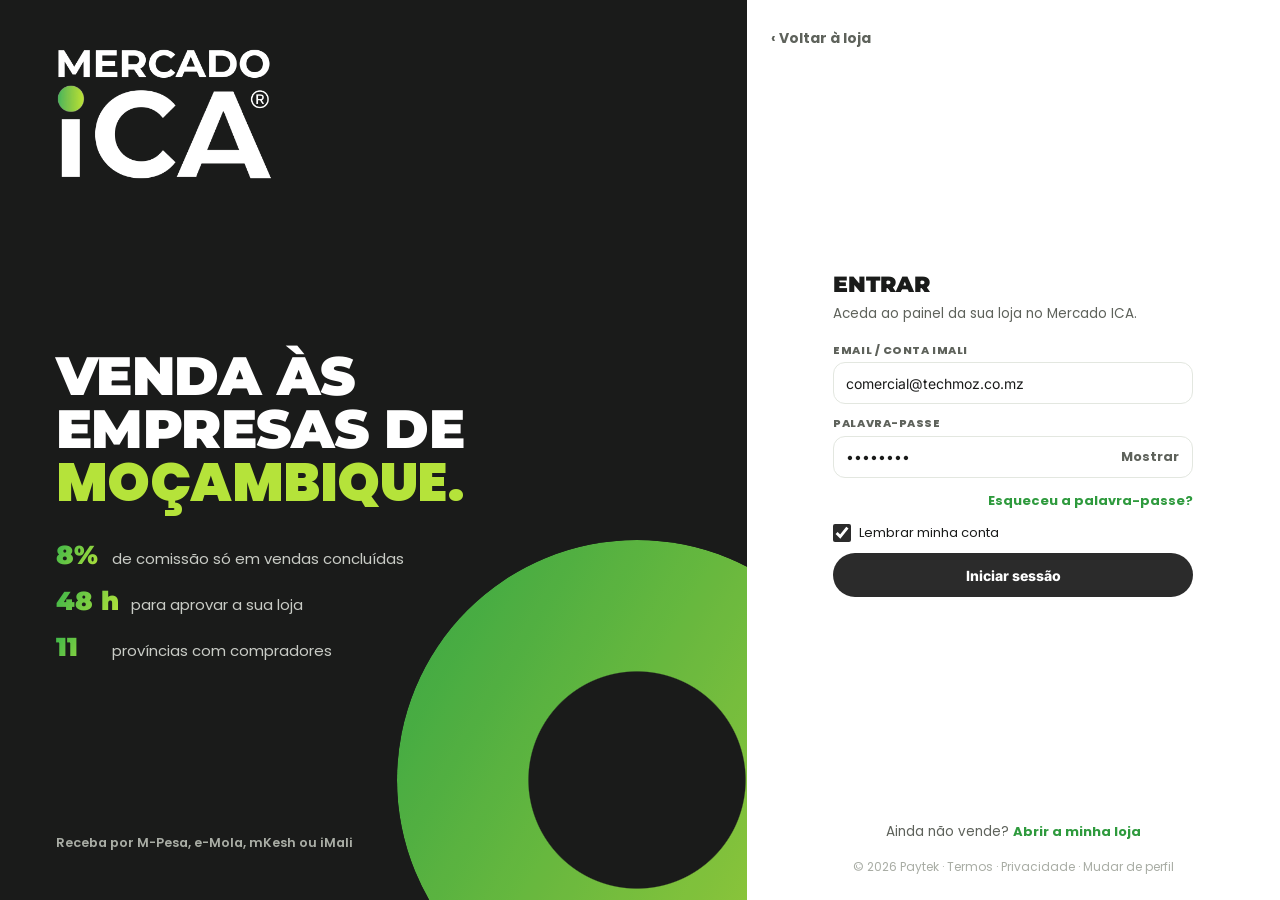
==== commit 11663765: "feat: painel do fornecedor no estilo D, gráficos novos e páginas restantes da loja Painel do fornece" ====
--- a/cliente/index.html
+++ b/cliente/index.html
@@ -3,22 +3,25 @@
 <head>
 <meta charset="utf-8">
 <meta name="viewport" content="width=device-width, initial-scale=1">
-<title>Mercado ICA — Painel do Cliente</title>
+<title>Mercado ICA — Painel do Fornecedor</title>
 <link rel="icon" type="image/png" href="../assets/real/brand/logo-imali-small.png">
 <link rel="preconnect" href="https://fonts.googleapis.com">
-<link rel="stylesheet" href="https://fonts.googleapis.com/css2?family=Poppins:wght@400;500;600;700;800&family=DM+Serif+Display&display=swap">
+<link rel="stylesheet" href="https://fonts.googleapis.com/css2?family=Poppins:wght@400;500;600;700;800&family=DM+Serif+Display&family=Inter:wght@400;500;600;700;800&family=Montserrat:wght@600;700;800;900&display=swap">
 <link rel="stylesheet" href="../assets/real/shop/app-CVWqGsTj.css">
 <link rel="stylesheet" href="../assets/real/seller/shop-BN4lupIO.css">
 <link rel="stylesheet" href="../assets/real/seller/app-C2Wq9G4i.css">
-<link rel="stylesheet" href="../assets/real/imali-auth.css" id="imali-auth" disabled>
 <link rel="stylesheet" href="../assets/css/proto.css">
 <link rel="stylesheet" href="../assets/css/panel-compat.css">
+<link rel="stylesheet" href="../assets/css/ica-d.css">
+<link rel="stylesheet" href="../assets/css/panel-d.css">
 </head>
-<body>
+<body class="d-theme d-panel">
 <div id="app"><div id="view"></div></div>
 <script src="../assets/js/data.js"></script>
+<script src="../assets/js/images.js"></script>
 <script src="../assets/js/core.js"></script>
 <script src="../assets/js/ui.js"></script>
+<script src="../assets/js/panel-d.js"></script>
 <script src="../assets/js/seller.js"></script>
 <script src="../assets/js/seller2.js"></script>
 <script src="../assets/js/seller-app.js"></script>
--- a/assets/css/ica-d.css
+++ b/assets/css/ica-d.css
@@ -0,0 +1,970 @@
+/* Mercado ICA — sistema visual "D" (Bold Marketplace, identidade iMali)
+   Todas as classes usam o prefixo d- para não colidir com o CSS compilado do Bagisto/Tailwind. */
+:root {
+  --d-char-950: #111211; --d-char-900: #1A1B1A; --d-char-800: #232523; --d-char-700: #2B2B2B; --d-char-500: #5E625B; --d-char-300: #A9ADA5;
+  --d-g-600: #2E9A3D; --d-g-500: #3AB54A; --d-g-400: #8DC63F; --d-lime: #B5E33A; --d-lime-soft: #F1F9DC; --d-g-soft: #EAF6EA;
+  --d-grad: linear-gradient(120deg, #3AB54A, #8DC63F); --d-grad-lime: linear-gradient(120deg, #3AB54A, #B5E33A);
+  --d-bg: #F4F6F2; --d-line: #E3E7E0; --d-ink: #1A1B1A; --d-mut: #5E625B; --d-sale: #D92D20;
+  --d-r-md: 14px; --d-r-lg: 20px; --d-pill: 999px;
+  --d-sh: 0 1px 2px rgba(0,0,0,.05), 0 8px 24px -16px rgba(0,0,0,.25);
+  --d-sh-lg: 0 24px 48px -24px rgba(0,0,0,.35);
+  --d-display: Montserrat, system-ui, sans-serif; --d-text: Inter, system-ui, sans-serif;
+}
+body.d-theme { font-family: var(--d-text); color: var(--d-ink); background: var(--d-bg); -webkit-font-smoothing: antialiased; }
+/* foco neutro (sem verde): contorno carvão só na navegação por teclado; campos de texto e seletores escurecem a borda */
+.d-theme :focus-visible { outline: 2px solid var(--d-char-700); outline-offset: 2px; }
+.d-theme input:focus-visible, .d-theme select:focus-visible, .d-theme textarea:focus-visible { outline: 0; }
+.d-hdr :focus-visible, .d-drawer :focus-visible, .d-phead :focus-visible, .d-auth-brand :focus-visible { outline-color: #fff; }
+.d-wrap { width: min(1280px, 100% - 48px); margin-inline: auto; }
+.d-ic { width: 20px; height: 20px; flex: none; }
+.d-sr { position: absolute; width: 1px; height: 1px; overflow: hidden; clip: rect(0 0 0 0); white-space: nowrap; }
+
+/* ---------- Botões ---------- */
+.d-btn { display: inline-flex; align-items: center; justify-content: center; gap: 8px; height: 48px; padding: 0 24px; border-radius: var(--d-pill); font-weight: 800; font-size: 15px; transition: transform .15s, background .15s, box-shadow .15s, color .15s; white-space: nowrap; cursor: pointer; border: 0; }
+.d-btn:active { transform: scale(.98); }
+.d-btn-lime { background: var(--d-lime); color: var(--d-char-700); }
+.d-btn-lime:hover { background: #c3ee4a; box-shadow: 0 8px 24px -8px rgba(181,227,58,.6); }
+.d-btn-dark { background: var(--d-char-700); color: #fff; }
+.d-btn-dark:hover { background: var(--d-char-950); }
+.d-btn-line { border: 1.5px solid var(--d-char-700); color: var(--d-char-700); background: #fff; }
+.d-btn-line:hover { background: var(--d-char-700); color: #fff; }
+
+/* ---------- Cabeçalho ---------- */
+.d-hdr { position: sticky; top: 0; z-index: 40; background: var(--d-char-900); color: #fff; }
+.d-hdr > .d-wrap { display: flex; align-items: center; gap: 22px; height: 76px; }
+.d-logo { display: flex; align-items: center; flex: none; }
+.d-logo img { height: 50px; width: auto; }
+.d-burger { display: none; }
+.d-search { flex: 1; min-width: 0; display: flex; align-items: center; height: 50px; background: #fff; border-radius: var(--d-pill); padding: 5px 5px 5px 18px; color: var(--d-ink); border: 2px solid transparent; transition: border-color .15s, box-shadow .15s; }
+.d-search:focus-within { border-color: #fff; box-shadow: 0 0 0 3px rgba(255,255,255,.22); }
+.d-search > .d-ic { color: var(--d-char-300); width: 19px; height: 19px; }
+.d-search input { flex: 1; min-width: 0; height: 100%; border: 0; outline: 0; font: 15px var(--d-text); padding: 0 12px; background: none; color: var(--d-ink); }
+.d-search input::-webkit-search-cancel-button { display: none; }
+.d-scat { position: relative; flex: none; height: 100%; }
+.d-scat select { appearance: none; -webkit-appearance: none; height: 100%; border: 0; border-radius: var(--d-pill); background: var(--d-bg); font: 600 13.5px var(--d-text); color: var(--d-ink); padding: 0 38px 0 16px; cursor: pointer; max-width: 200px; text-overflow: ellipsis; }
+.d-scat select:hover { background: #E9EDE6; }
+.d-scat select:focus { outline: 0; box-shadow: inset 0 0 0 1.5px var(--d-char-700); }
+.d-scat svg { position: absolute; right: 14px; top: 50%; width: 14px; height: 14px; margin-top: -7px; pointer-events: none; color: var(--d-char-500); }
+.d-acts { display: flex; align-items: center; gap: 6px; }
+.d-act { position: relative; display: flex; align-items: center; gap: 16px; padding: 8px 12px; border-radius: var(--d-r-md); font-size: 13px; font-weight: 700; line-height: 1.2; color: #fff; cursor: pointer; white-space: nowrap; }
+.d-act:hover { background: var(--d-char-800); }
+.d-act small { display: block; font-weight: 500; color: var(--d-char-300); font-size: 11.5px; }
+.d-act .d-ico { position: relative; display: grid; }
+.d-cnt { position: absolute; top: -8px; right: -10px; min-width: 18px; height: 18px; padding: 0 5px; border-radius: 9px; background: var(--d-lime); color: var(--d-char-700); font-size: 11px; font-weight: 800; display: grid; place-items: center; box-shadow: 0 0 0 2px var(--d-char-900); }
+.d-cnt[data-n="0"] { display: none; }
+.d-cnt.bump { animation: d-bump .4s; }
+@keyframes d-bump { 50% { transform: scale(1.35); } }
+.d-umenu { position: absolute; right: 0; top: calc(100% + 8px); z-index: 60; width: 240px; background: #fff; color: var(--d-ink); border-radius: var(--d-r-md); box-shadow: var(--d-sh-lg); padding: 8px; display: none; }
+.d-umenu.open { display: block; }
+.d-umenu p { margin: 6px 10px 8px; font: 800 15px var(--d-display); }
+.d-umenu a { display: block; padding: 9px 10px; border-radius: 10px; font-weight: 600; font-size: 14px; }
+.d-umenu a:hover { background: var(--d-g-soft); color: var(--d-g-600); }
+.d-auth-btn { padding: 9px 16px; border-radius: var(--d-pill); font-weight: 800; font-size: 13px; }
+.d-auth-btn.l { background: var(--d-lime); color: var(--d-char-700); }
+.d-auth-btn.o { border: 1.5px solid rgba(255,255,255,.3); }
+/* saldo iMali */
+.d-bal { display: flex; align-items: center; gap: 10px; padding: 6px 8px 6px 12px; border-radius: var(--d-r-md); background: var(--d-char-800); font-size: 13px; line-height: 1.2; color: #fff; }
+.d-bal small { display: block; font-weight: 500; color: var(--d-char-300); font-size: 11.5px; }
+.d-bal b { font: 800 14px var(--d-display); color: var(--d-lime); white-space: nowrap; }
+.d-bal .d-eye { width: 30px; height: 30px; border-radius: 9px; display: grid; place-items: center; color: var(--d-char-300); background: none; border: 0; cursor: pointer; }
+.d-bal .d-eye:hover { background: rgba(255,255,255,.08); color: #fff; }
+.d-bal .d-eye svg { width: 17px; height: 17px; }
+.d-bal.is-hidden b { letter-spacing: .12em; }
+
+/* ---------- Topo da home: categorias + destaques ---------- */
+.d-top { background: var(--d-char-900); padding: 8px 0 56px; }
+.d-top > .d-wrap { display: grid; grid-template-columns: 264px minmax(0, 1fr); gap: 16px; }
+.d-cats { position: relative; background: var(--d-char-800); border-radius: var(--d-r-lg); padding: 8px; color: #E6E9E3; align-self: start; }
+.d-cats > a { position: relative; display: flex; align-items: center; gap: 10px; padding: 10px 14px; border-radius: 12px; font-weight: 600; font-size: 14px; transition: background .15s, padding .15s; }
+.d-cats > a:first-child { background: var(--d-lime); color: var(--d-char-700); font-weight: 800; margin-bottom: 4px; }
+.d-cats .d-n { margin-left: auto; min-width: 26px; padding: 2px 8px; border-radius: var(--d-pill); background: rgba(255,255,255,.06); color: var(--d-char-300); font-size: 11.5px; font-weight: 700; text-align: center; }
+.d-cats > a:first-child .d-n { background: rgba(43,43,43,.12); color: inherit; }
+.d-cats > a:not(:first-child):hover, .d-cats > a.on { background: rgba(255,255,255,.08); color: #fff; }
+.d-cats > a:not(:first-child):hover .d-n, .d-cats > a.on .d-n { background: var(--d-lime); color: var(--d-char-700); }
+.d-mega { position: absolute; left: calc(100% + 8px); top: 0; z-index: 30; width: 520px; min-height: 100%; background: #fff; color: var(--d-ink); border-radius: var(--d-r-lg); box-shadow: var(--d-sh-lg); padding: 22px; display: none; }
+.d-mega.open { display: grid; grid-template-columns: 1fr 180px; gap: 20px; }
+.d-mega h4 { margin: 0 0 12px; font: 800 18px var(--d-display); }
+.d-mega ul { list-style: none; margin: 0; padding: 0; display: grid; gap: 4px; }
+.d-mega li a { display: flex; justify-content: space-between; padding: 9px 12px; border-radius: 10px; font-weight: 600; font-size: 14px; }
+.d-mega li a:hover { background: var(--d-g-soft); color: var(--d-g-600); }
+.d-mega li small { color: var(--d-mut); font-weight: 500; }
+.d-mega .d-pic { border-radius: var(--d-r-md); overflow: hidden; aspect-ratio: 3/4; background: var(--d-bg); }
+.d-mega .d-pic img { width: 100%; height: 100%; object-fit: cover; }
+
+.d-hero { position: relative; overflow: hidden; border-radius: var(--d-r-lg); background: var(--d-char-950); color: #fff; min-height: 280px; isolation: isolate; }
+.d-slide { position: absolute; inset: 0; padding: 32px 40px 44px; opacity: 0; visibility: hidden; transition: opacity .5s, visibility .5s; display: flex; flex-direction: column; justify-content: center; }
+.d-slide.on { opacity: 1; visibility: visible; }
+.d-slide .d-copy { position: relative; z-index: 1; max-width: 50%; }
+.d-vshape { position: absolute; background: var(--d-grad); clip-path: polygon(0 0, 18% 0, 50% 62%, 82% 0, 100% 0, 50% 100%); }
+.d-slide .d-photo { position: absolute; inset: 0; z-index: -1; }
+.d-slide .d-photo img { width: 100%; height: 100%; object-fit: cover; object-position: center 60%; }
+.d-slide .d-photo::after { content: ''; position: absolute; inset: 0; background: linear-gradient(90deg, var(--d-char-950) 0%, var(--d-char-950) 34%, rgba(17,18,17,.82) 50%, rgba(17,18,17,.35) 70%, rgba(17,18,17,.05) 100%); }
+.d-slide .d-photo::before { content: ''; position: absolute; inset: 0; z-index: 1; background: linear-gradient(0deg, rgba(17,18,17,.45), transparent 40%); }
+.d-hero h1, .d-hero h2 { position: relative; font: 900 38px/1 var(--d-display); text-transform: uppercase; letter-spacing: -.01em; margin: 0 0 12px; max-width: 520px; color: #fff; }
+.d-hero h1 span, .d-hero h2 span { display: block; color: var(--d-lime); }
+.d-hero p { position: relative; color: #C9CCC6; max-width: 420px; font-size: 15px; margin: 0 0 20px; }
+.d-hero .d-btn { height: 44px; padding: 0 22px; font-size: 14px; }
+.d-dots { position: absolute; left: 40px; bottom: 18px; display: flex; gap: 8px; z-index: 2; }
+.d-dots button { width: 26px; height: 6px; border-radius: 3px; background: rgba(255,255,255,.25); transition: .3s; border: 0; padding: 0; cursor: pointer; }
+.d-dots button.on { width: 44px; background: var(--d-lime); }
+.d-brandmark { position: absolute; right: 56px; top: 50%; transform: translateY(-50%); width: 38%; display: grid; place-items: center; }
+.d-brandmark img { width: 100%; max-width: 380px; height: auto; filter: drop-shadow(0 20px 40px rgba(0,0,0,.45)); }
+.d-brandmark::before { content: ''; position: absolute; left: 4%; top: -10%; width: 34%; aspect-ratio: 1; border-radius: 50%; background: radial-gradient(circle, rgba(181,227,58,.28), transparent 70%); }
+.d-art { position: absolute; right: 28px; top: 0; bottom: 0; width: 46%; }
+.d-slide-3 .d-vshape { right: 150px; top: 90px; width: 300px; height: 166px; opacity: .35; }
+.d-planc { position: absolute; right: 30px; top: 34px; width: 300px; background: #fff; color: var(--d-ink); border-radius: 18px; padding: 16px 18px; box-shadow: 0 30px 50px -24px rgba(0,0,0,.8); }
+.d-planc .d-hd { display: flex; justify-content: space-between; align-items: center; margin-bottom: 10px; }
+.d-planc .d-hd img { height: 30px; width: auto; }
+.d-planc .d-hd small { color: var(--d-mut); font-weight: 600; font-size: 12px; }
+.d-planc .d-tot { font: 900 24px var(--d-display); }
+.d-bar { height: 7px; border-radius: 9px; background: var(--d-bg); margin: 10px 0 8px; overflow: hidden; }
+.d-bar i { display: block; width: 33.3%; height: 100%; background: var(--d-grad); }
+.d-planc ol { list-style: none; margin: 0; padding: 0; display: grid; gap: 6px; font-size: 12.5px; }
+.d-planc li { display: flex; justify-content: space-between; align-items: center; }
+.d-planc li span { display: flex; gap: 8px; align-items: center; color: var(--d-mut); }
+.d-planc li span::before { content: ''; width: 8px; height: 8px; border-radius: 50%; border: 2px solid var(--d-line); }
+.d-planc li.ok span { color: var(--d-ink); font-weight: 600; }
+.d-planc li.ok span::before { border-color: var(--d-g-500); background: var(--d-g-500); }
+.d-wallets { display: flex; gap: 6px; margin-top: 12px; padding-top: 12px; border-top: 1px solid var(--d-line); }
+.d-wallets img { height: 26px; width: auto; border-radius: 6px; }
+
+/* ---------- Faixa de confiança ---------- */
+.d-trust { margin-top: -32px; position: relative; z-index: 2; }
+.d-trust > .d-wrap { display: grid; grid-template-columns: repeat(4, 1fr); background: #fff; border-radius: var(--d-r-lg); box-shadow: var(--d-sh); padding: 6px; }
+.d-trust .d-t { padding: 14px 20px; }
+.d-trust .d-t + .d-t { border-left: 1px solid var(--d-line); }
+.d-trust b { display: flex; align-items: baseline; gap: 8px; font: 800 15px var(--d-display); }
+.d-trust b em { font-style: normal; font-size: 22px; line-height: 1; background: var(--d-grad); -webkit-background-clip: text; background-clip: text; color: transparent; }
+.d-trust small { display: block; margin-top: 2px; color: var(--d-mut); font-size: 12.5px; }
+
+/* ---------- Secções ---------- */
+.d-sec { padding: 48px 0 0; }
+.d-sh { display: flex; justify-content: space-between; align-items: end; gap: 16px; margin-bottom: 18px; }
+.d-sh h2 { margin: 0; font: 900 24px/1.1 var(--d-display); text-transform: uppercase; letter-spacing: -.01em; color: var(--d-ink); }
+.d-sh p { margin: 6px 0 0; color: var(--d-mut); }
+.d-more { font-weight: 800; font-size: 14px; border-bottom: 2px solid var(--d-g-500); padding-bottom: 2px; white-space: nowrap; }
+.d-more:hover { color: var(--d-g-600); }
+.d-tabs { display: flex; gap: 6px; flex-wrap: wrap; }
+.d-tabs button { padding: 8px 14px; border-radius: var(--d-pill); border: 1px solid var(--d-line); background: #fff; font-weight: 700; font-size: 13px; cursor: pointer; color: var(--d-ink); }
+.d-tabs button.on { background: var(--d-char-700); border-color: var(--d-char-700); color: #fff; }
+
+/* ---------- Cartão de produto ---------- */
+.d-grid { display: grid; grid-template-columns: repeat(5, minmax(0, 1fr)); gap: 14px; }
+.d-card { position: relative; display: flex; flex-direction: column; background: #fff; border-radius: var(--d-r-lg); padding: 8px; transition: transform .2s, box-shadow .2s; color: var(--d-ink); }
+.d-card:hover { transform: translateY(-3px); box-shadow: var(--d-sh-lg); }
+.d-card .d-im { position: relative; aspect-ratio: 1; border-radius: 14px; overflow: hidden; background: var(--d-bg); }
+.d-card .d-im img { width: 100%; height: 100%; object-fit: cover; transition: transform .4s; }
+.d-card:hover .d-im img { transform: scale(1.04); }
+.d-badge { position: absolute; left: 8px; top: 8px; padding: 4px 9px; border-radius: var(--d-pill); background: var(--d-char-700); color: var(--d-lime); font-size: 10.5px; font-weight: 800; text-transform: uppercase; letter-spacing: .03em; }
+.d-badge.sale { background: var(--d-sale); color: #fff; }
+.d-fav { position: absolute; right: 8px; top: 8px; width: 34px; height: 34px; border-radius: 50%; background: rgba(255,255,255,.92); display: grid; place-items: center; color: var(--d-char-700); transition: .15s; border: 0; cursor: pointer; }
+.d-fav:hover { transform: scale(1.08); }
+.d-fav.on { color: var(--d-sale); }
+.d-fav.on svg { fill: currentColor; }
+.d-card .d-bd { display: flex; flex-direction: column; gap: 6px; padding: 12px 6px 6px; flex: 1; }
+.d-ver { display: inline-flex; gap: 4px; align-items: center; font-size: 11.5px; font-weight: 700; color: var(--d-g-600); }
+.d-ver svg { width: 13px; height: 13px; flex: none; }
+.d-card h3 { margin: 0; font-size: 14px; font-weight: 700; line-height: 1.35; min-height: 38px; display: -webkit-box; -webkit-line-clamp: 2; -webkit-box-orient: vertical; overflow: hidden; }
+.d-card h3 a:hover { color: var(--d-g-600); }
+.d-pr { display: flex; align-items: baseline; gap: 6px; flex-wrap: wrap; }
+.d-pr b { font: 800 17px var(--d-display); }
+.d-pr s { color: var(--d-char-300); font-size: 12px; }
+.d-pr small { color: var(--d-mut); font-size: 12px; }
+.d-vol { display: flex; gap: 4px; font-size: 11px; color: var(--d-mut); }
+.d-vol span { flex: 1; padding: 5px 7px; border-radius: 8px; background: var(--d-bg); }
+.d-vol b { display: block; color: var(--d-ink); font-size: 12px; }
+.d-card .d-cacts { display: grid; grid-template-columns: minmax(0, 1fr) 40px; gap: 6px; margin-top: auto; padding-top: 6px; }
+.d-card .d-cacts .d-btn { height: 40px; padding: 0 10px; font-size: 13px; }
+.d-card .d-cacts .d-add { width: 40px; padding: 0; }
+.d-card .d-cacts .d-add.done { background: var(--d-g-500); color: #fff; }
+
+/* ---------- Setores ---------- */
+.d-catgrid { display: grid; grid-template-columns: repeat(6, minmax(0, 1fr)); gap: 12px; }
+.d-cat { position: relative; aspect-ratio: 4/5; border-radius: var(--d-r-lg); overflow: hidden; color: #fff; background: var(--d-char-800); }
+.d-cat img { width: 100%; height: 100%; object-fit: cover; transition: transform .4s; }
+.d-cat:hover img { transform: scale(1.06); }
+.d-cat::after { content: ''; position: absolute; inset: 0; background: linear-gradient(transparent 35%, rgba(17,18,17,.85)); }
+.d-cat div { position: absolute; left: 14px; right: 14px; bottom: 14px; z-index: 1; }
+.d-cat b { display: block; font: 800 15px/1.2 var(--d-display); }
+.d-cat small { color: var(--d-lime); font-weight: 700; font-size: 12px; }
+
+/* ---------- Faixa de cotação ---------- */
+.d-rfq { position: relative; overflow: hidden; display: grid; grid-template-columns: 1fr 1.1fr; gap: 32px; align-items: center; padding: 36px 40px; border-radius: var(--d-r-lg); background: var(--d-char-900); color: #fff; }
+.d-rfq .d-vshape { left: 30%; bottom: -130px; width: 420px; height: 240px; opacity: .18; }
+.d-rfq h2 { position: relative; margin: 0 0 10px; font: 900 30px/1.05 var(--d-display); text-transform: uppercase; color: #fff; }
+.d-rfq h2 span { color: var(--d-lime); }
+.d-rfq p { position: relative; color: #C9CCC6; margin: 0 0 18px; }
+.d-rfq ol { position: relative; margin: 0; padding: 0; list-style: none; display: grid; gap: 10px; }
+.d-rfq li { display: flex; gap: 12px; align-items: center; font-weight: 600; font-size: 14px; }
+.d-rfq li span { width: 28px; height: 28px; border-radius: 50%; background: var(--d-lime); color: var(--d-char-700); display: grid; place-items: center; font-weight: 800; font-size: 13px; flex: none; }
+.d-rfq form { position: relative; background: #fff; color: var(--d-ink); border-radius: var(--d-r-lg); padding: 22px; display: grid; gap: 10px; }
+.d-fld { display: grid; gap: 4px; align-content: start; }
+.d-fld label { font-size: 11px; font-weight: 800; text-transform: uppercase; letter-spacing: .05em; color: var(--d-mut); }
+.d-fld input, .d-fld select { width: 100%; min-width: 0; height: 44px; border: 1px solid var(--d-line); border-radius: 12px; padding: 0 12px; font: 15px var(--d-text); background: #fff; color: var(--d-ink); }
+.d-fld input:focus, .d-fld select:focus { outline: 0; border-color: var(--d-char-700); box-shadow: none; }
+.d-row2 { display: grid; grid-template-columns: minmax(0, 1fr) minmax(0, 1fr); gap: 10px; }
+
+/* ---------- Crédito iMali ---------- */
+.d-credit { display: grid; grid-template-columns: 1.2fr 1fr; gap: 24px; align-items: center; padding: 32px 40px; border-radius: var(--d-r-lg); background: var(--d-grad); color: var(--d-char-700); }
+.d-credit h2 { margin: 0 0 8px; font: 900 30px/1.05 var(--d-display); text-transform: uppercase; color: var(--d-char-700); }
+.d-credit p { margin: 0 0 18px; max-width: 460px; color: #20301d; }
+.d-plan { background: #fff; border-radius: var(--d-r-lg); padding: 20px; box-shadow: var(--d-sh-lg); }
+.d-plan .d-row { display: flex; justify-content: space-between; font-size: 14px; padding: 6px 0; }
+.d-plan .d-row b { font-family: var(--d-display); }
+
+/* ---------- Fornecedores ---------- */
+.d-sellers { display: grid; grid-template-columns: repeat(5, minmax(0, 1fr)); gap: 12px; }
+.d-seller { background: #fff; border-radius: var(--d-r-lg); padding: 18px; display: grid; gap: 10px; transition: .2s; color: var(--d-ink); }
+.d-seller:hover { box-shadow: var(--d-sh-lg); }
+.d-seller .d-av { width: 48px; height: 48px; border-radius: 14px; display: grid; place-items: center; color: #fff; font: 900 18px var(--d-display); }
+.d-seller b { font-size: 14.5px; line-height: 1.3; }
+.d-seller small { color: var(--d-mut); font-size: 12.5px; }
+.d-seller .d-meta { display: flex; justify-content: space-between; font-size: 12.5px; font-weight: 700; }
+.d-seller .d-meta span:first-child { color: #B7791F; }
+
+/* ---------- Rodapé ---------- */
+.d-foot { margin-top: 64px; background: var(--d-char-950); color: var(--d-char-300); font-size: 14px; }
+.d-foot > .d-wrap { display: grid; grid-template-columns: 1.4fr 1fr 1fr 1.2fr; gap: 32px; padding: 48px 0 32px; }
+.d-foot h4 { color: #fff; margin: 0 0 14px; font: 800 13px var(--d-display); text-transform: uppercase; letter-spacing: .06em; }
+.d-foot ul { list-style: none; margin: 0; padding: 0; display: grid; gap: 9px; }
+.d-foot a:hover { color: var(--d-lime); }
+.d-foot .d-logo { margin-bottom: 16px; }
+.d-foot .d-logo img { height: 92px; }
+.d-foot p { margin: 0; max-width: 340px; }
+.d-news { display: flex; background: var(--d-char-800); border-radius: var(--d-pill); padding: 4px; margin-top: 14px; }
+.d-news input { flex: 1; min-width: 0; background: none; border: 0; outline: 0; color: #fff; padding: 0 14px; font: 14px var(--d-text); }
+.d-news .d-btn { height: 40px; padding: 0 16px; font-size: 13px; }
+.d-paylogos { display: flex; flex-wrap: wrap; gap: 8px; }
+.d-paylogos img { height: 36px; width: auto; border-radius: 8px; background: #fff; padding: 3px; }
+.d-legal { border-top: 1px solid var(--d-char-800); }
+.d-legal > .d-wrap { display: flex; justify-content: space-between; gap: 8px; padding: 18px 0; font-size: 13px; }
+
+/* ---------- Gaveta + barra inferior (telemóvel) ---------- */
+.d-drawer { position: fixed; inset: 0; z-index: 90; visibility: hidden; }
+.d-drawer.open { visibility: visible; }
+.d-drawer .d-scrim { position: absolute; inset: 0; background: rgba(0,0,0,.5); opacity: 0; transition: .25s; }
+.d-drawer.open .d-scrim { opacity: 1; }
+.d-drawer .d-panel { position: absolute; left: 0; top: 0; bottom: 0; width: min(340px, 86vw); background: var(--d-char-900); color: #fff; padding: 18px; overflow: auto; transform: translateX(-100%); transition: .25s; }
+.d-drawer.open .d-panel { transform: none; }
+.d-drawer .d-logo img { height: 42px; }
+.d-drawer details { border-bottom: 1px solid var(--d-char-800); }
+.d-drawer summary { list-style: none; display: flex; gap: 12px; align-items: center; padding: 14px 4px; font-weight: 700; cursor: pointer; }
+.d-drawer summary::-webkit-details-marker { display: none; }
+.d-drawer summary::after { content: '+'; margin-left: auto; color: var(--d-lime); font-size: 20px; }
+.d-drawer details[open] summary::after { content: '–'; }
+.d-drawer details a { display: block; padding: 9px 4px 9px 16px; color: var(--d-char-300); border-radius: 10px; }
+.d-drawer details a:hover { background: var(--d-char-800); color: #fff; }
+.d-drawer .d-bal { margin: 4px 0 14px; }
+.d-tabbar { display: none; }
+
+/* ---------- Aviso de cookies ---------- */
+.d-cookie { position: fixed; left: 16px; bottom: 16px; z-index: 120; max-width: 380px; display: grid; gap: 10px; padding: 16px 18px; border-radius: var(--d-r-lg); background: var(--d-char-900); color: #E6E9E3; box-shadow: var(--d-sh-lg); font-size: 13.5px; }
+.d-cookie b { color: #fff; font: 800 15px var(--d-display); }
+.d-cookie div { display: flex; gap: 8px; }
+.d-cookie .d-btn { height: 36px; padding: 0 16px; font-size: 13px; }
+.d-cookie .d-btn-o { background: none; color: #fff; border: 1.5px solid rgba(255,255,255,.3); }
+
+/* ---------- Cabeçalho de página (listagem, pesquisa…) ---------- */
+.d-phead { background: var(--d-char-900); color: #fff; padding: 14px 0 22px; }
+.d-crumbs { display: flex; flex-wrap: wrap; gap: 8px; font-size: 13px; color: var(--d-char-300); }
+.d-crumbs a:hover { color: var(--d-lime); }
+.d-crumbs span { color: var(--d-char-500); }
+.d-phead h1 { margin: 10px 0 6px; font: 900 34px/1.05 var(--d-display); text-transform: uppercase; letter-spacing: -.01em; color: #fff; }
+.d-phead p { margin: 0; color: #C9CCC6; }
+.d-pills { display: flex; gap: 8px; margin-top: 18px; overflow-x: auto; scrollbar-width: none; padding-bottom: 2px; }
+.d-pills a { flex: none; padding: 8px 16px; border-radius: var(--d-pill); background: var(--d-char-800); color: #E6E9E3; font-weight: 700; font-size: 13px; border: 1px solid transparent; }
+.d-pills a:hover { border-color: var(--d-char-500); }
+.d-pills a.on { background: var(--d-lime); color: var(--d-char-700); }
+
+/* ---------- Listagem ---------- */
+.d-lst { display: grid; grid-template-columns: 264px minmax(0, 1fr); gap: 24px; align-items: start; margin-top: 24px; }
+.d-flt { position: sticky; top: 92px; background: #fff; border-radius: var(--d-r-lg); padding: 6px 16px 16px; box-shadow: var(--d-sh); max-height: calc(100vh - 110px); overflow: auto; scrollbar-width: thin; }
+.d-flt-hd { display: flex; justify-content: space-between; align-items: center; padding: 12px 0; border-bottom: 1px solid var(--d-line); }
+.d-flt-hd b { font: 800 16px var(--d-display); }
+.d-flt-x, .d-flt-go { display: none !important; }
+.d-link { background: none; border: 0; padding: 0; color: var(--d-g-600); font-weight: 700; font-size: 13px; cursor: pointer; }
+.d-link:hover { text-decoration: underline; }
+.d-fg { padding: 6px 0; border-bottom: 1px solid var(--d-line); }
+.d-fg:last-of-type { border-bottom: 0; }
+.d-fg-h { display: flex; align-items: center; gap: 8px; width: 100%; padding: 10px 2px; border: 0; background: none; cursor: pointer; text-align: left; color: var(--d-mut); }
+.d-fg-h:hover { color: var(--d-ink); }
+.d-fg-h span { flex: 1; font-size: 11.5px; font-weight: 800; text-transform: uppercase; letter-spacing: .06em; }
+.d-fg-h svg { width: 15px; height: 15px; transition: transform .2s; }
+.d-fg.shut .d-fg-h svg { transform: rotate(-90deg); }
+/* número de filtros ativos: só aparece com o grupo minimizado */
+.d-fg-n { display: none; min-width: 22px; height: 22px; padding: 0 7px; border-radius: 11px; background: var(--d-lime); color: var(--d-char-700); font: 800 11.5px/22px var(--d-text); font-style: normal; text-align: center; }
+.d-fg.shut .d-fg-n:not([data-n="0"]) { display: inline-block; }
+.d-fg-b { padding-bottom: 8px; }
+.d-fg.shut .d-fg-b { display: none; }
+.d-link-mut { color: var(--d-mut); margin-left: auto; margin-right: 14px; }
+.d-chk { display: flex; align-items: center; gap: 10px; width: 100%; padding: 7px 6px; border: 0; background: none; border-radius: 10px; cursor: pointer; text-align: left; font: 500 14px var(--d-text); color: var(--d-ink); }
+.d-chk:hover { background: var(--d-bg); }
+.d-chk i { flex: none; width: 20px; height: 20px; border-radius: 6px; border: 1.5px solid #C9CEC5; display: grid; place-items: center; color: transparent; transition: .15s; }
+.d-chk i svg { width: 13px; height: 13px; }
+.d-chk.on i { background: var(--d-lime); border-color: var(--d-lime); color: var(--d-char-700); }
+.d-chk.on span { font-weight: 700; }
+.d-chk span { flex: 1; display: flex; align-items: center; gap: 4px; min-width: 0; }
+.d-chk small { color: var(--d-char-300); font-size: 12px; font-weight: 600; }
+.d-range input { width: 100%; accent-color: var(--d-g-500); }
+.d-range div { display: flex; justify-content: space-between; font-size: 12.5px; color: var(--d-mut); margin-top: 4px; }
+.d-range b { color: var(--d-ink); }
+.d-tool { display: flex; justify-content: space-between; align-items: center; gap: 12px; margin-bottom: 16px; flex-wrap: wrap; }
+.d-tool-l { display: flex; align-items: center; gap: 8px; flex-wrap: wrap; min-width: 0; }
+.d-tool-l p { margin: 0 6px 0 0; color: var(--d-mut); font-size: 14px; }
+.d-tool-l p b { color: var(--d-ink); font: 800 16px var(--d-display); }
+.d-chip { display: inline-flex; align-items: center; gap: 8px; padding: 6px 8px 6px 12px; border-radius: var(--d-pill); background: var(--d-char-700); color: #fff; font: 700 12.5px var(--d-text); border: 0; cursor: pointer; }
+.d-chip span { width: 18px; height: 18px; border-radius: 50%; background: rgba(255,255,255,.14); display: grid; place-items: center; font-size: 10px; }
+.d-chip:hover span { background: var(--d-sale); }
+.d-fbtn { display: none; align-items: center; gap: 8px; height: 40px; padding: 0 16px; border-radius: var(--d-pill); border: 1.5px solid var(--d-char-700); background: #fff; font: 800 13px var(--d-text); color: var(--d-ink); cursor: pointer; }
+.d-fbtn em { font-style: normal; min-width: 20px; height: 20px; border-radius: 10px; background: var(--d-lime); display: grid; place-items: center; font-size: 11px; }
+.d-sort { display: flex; align-items: center; gap: 10px; font-size: 13px; color: var(--d-mut); font-weight: 600; }
+.d-sort .d-scat { height: 40px; }
+.d-sort .d-scat select { background: #fff; box-shadow: inset 0 0 0 1px var(--d-line); max-width: 240px; }
+.d-pgrid { display: grid; grid-template-columns: repeat(4, minmax(0, 1fr)); gap: 14px; }
+.d-empty { display: grid; justify-items: center; gap: 8px; padding: 72px 20px; background: #fff; border-radius: var(--d-r-lg); text-align: center; }
+.d-empty b { font: 900 22px var(--d-display); text-transform: uppercase; }
+.d-empty p { margin: 0 0 10px; color: var(--d-mut); }
+.d-flt-scrim { display: none; }
+
+/* ---------- Página de produto ---------- */
+.d-phead-sm { padding: 12px 0 14px; }
+.d-pdp { display: grid; grid-template-columns: minmax(0, 1.1fr) minmax(0, 1fr); gap: 32px; align-items: start; margin-top: 24px; }
+.d-gal { position: sticky; top: 92px; display: grid; gap: 12px; }
+.d-gal-main { position: relative; display: block; width: 100%; aspect-ratio: 1; border-radius: var(--d-r-lg); overflow: hidden; background: #fff; border: 0; padding: 0; cursor: zoom-in; box-shadow: var(--d-sh); }
+.d-gal-main img { width: 100%; height: 100%; object-fit: cover; }
+.d-gal-main .d-badge { left: 14px; top: 14px; font-size: 12px; padding: 5px 11px; }
+.d-gal-th { display: grid; grid-template-columns: repeat(5, minmax(0, 1fr)); gap: 10px; }
+.d-gal-th button { aspect-ratio: 1; border-radius: 12px; overflow: hidden; padding: 0; border: 2px solid transparent; background: #fff; cursor: pointer; opacity: .75; transition: .15s; }
+.d-gal-th button:hover { opacity: 1; }
+.d-gal-th button.on { border-color: var(--d-char-700); opacity: 1; }
+.d-gal-th img { width: 100%; height: 100%; object-fit: cover; }
+.d-buy { background: #fff; border-radius: var(--d-r-lg); padding: 24px; box-shadow: var(--d-sh); display: grid; gap: 14px; }
+.d-buy h1 { margin: 0; font: 800 28px/1.15 var(--d-display); letter-spacing: -.01em; color: var(--d-ink); }
+.d-buy .d-ver { font-size: 12.5px; }
+.d-buy .d-ver:hover { text-decoration: underline; }
+.d-meta-row { display: flex; justify-content: space-between; align-items: center; gap: 12px; flex-wrap: wrap; font-size: 13px; color: var(--d-mut); }
+.d-meta-row a { display: inline-flex; align-items: center; gap: 6px; color: var(--d-ink); }
+.d-meta-row a span { color: var(--d-mut); }
+.d-stars { display: inline-flex; gap: 1px; color: #D7DBD3; font-size: 15px; letter-spacing: 0; }
+.d-stars i { font-style: normal; }
+.d-stars i.on { color: #F5A524; }
+.d-price { display: flex; align-items: baseline; gap: 10px; flex-wrap: wrap; padding: 12px 0; border-top: 1px solid var(--d-line); border-bottom: 1px solid var(--d-line); }
+.d-price b { font: 900 34px var(--d-display); letter-spacing: -.01em; }
+.d-price s { color: var(--d-char-300); font-size: 16px; }
+.d-price small { color: var(--d-mut); font-size: 13px; width: 100%; }
+.d-fg2 h3 { margin: 0 0 8px; font-size: 11.5px; font-weight: 800; text-transform: uppercase; letter-spacing: .06em; color: var(--d-mut); }
+.d-tiers { display: grid; grid-template-columns: repeat(3, minmax(0, 1fr)); gap: 8px; }
+.d-tier { display: grid; gap: 2px; padding: 10px 12px; border-radius: 14px; border: 1.5px solid var(--d-line); background: #fff; text-align: left; cursor: pointer; color: var(--d-ink); transition: .15s; }
+.d-tier:hover { border-color: var(--d-char-300); }
+.d-tier span { font-size: 12px; color: var(--d-mut); font-weight: 600; }
+.d-tier b { font: 800 15px var(--d-display); }
+.d-tier small { font-size: 11.5px; font-weight: 800; color: var(--d-g-600); }
+.d-tier:disabled { opacity: .45; cursor: not-allowed; border-style: dashed; }
+.d-tier:disabled small { color: var(--d-mut); }
+.d-qty button:disabled { color: var(--d-char-300); cursor: not-allowed; background: none; }
+.d-dist-note { margin-top: 10px; font-size: 11.5px; color: var(--d-mut); }
+.d-tier.on { border-color: var(--d-char-700); background: var(--d-char-700); color: #fff; }
+.d-tier.on span { color: var(--d-char-300); }
+.d-tier.on small { color: var(--d-lime); }
+.d-hint { margin: 8px 0 0; font-size: 13px; color: var(--d-mut); }
+.d-hint.ok { display: flex; align-items: center; gap: 6px; color: var(--d-g-600); font-weight: 700; }
+.d-vars { display: flex; flex-wrap: wrap; gap: 8px; }
+.d-vars button { padding: 9px 16px; border-radius: var(--d-pill); border: 1.5px solid var(--d-line); background: #fff; font: 700 13.5px var(--d-text); cursor: pointer; color: var(--d-ink); }
+.d-vars button:hover { border-color: var(--d-char-300); }
+.d-vars button.on { border-color: var(--d-char-700); box-shadow: inset 0 0 0 1px var(--d-char-700); }
+.d-qrow { display: flex; align-items: center; justify-content: space-between; gap: 12px; flex-wrap: wrap; }
+.d-qty { display: flex; align-items: center; height: 48px; border-radius: var(--d-pill); border: 1.5px solid var(--d-line); background: #fff; overflow: hidden; }
+.d-qty button { width: 46px; height: 100%; border: 0; background: none; font-size: 20px; cursor: pointer; color: var(--d-ink); }
+.d-qty button:hover { background: var(--d-bg); }
+.d-qty input { width: 64px; height: 100%; border: 0; text-align: center; font: 800 16px var(--d-display); -moz-appearance: textfield; color: var(--d-ink); background: none; }
+.d-qty input::-webkit-inner-spin-button, .d-qty input::-webkit-outer-spin-button { -webkit-appearance: none; }
+.d-qty input:focus { outline: 0; background: var(--d-bg); }
+.d-stock { display: flex; align-items: center; gap: 8px; font-size: 13px; font-weight: 700; }
+.d-stock i { width: 8px; height: 8px; border-radius: 50%; }
+.d-stock.ok { color: var(--d-g-600); } .d-stock.ok i { background: var(--d-g-500); }
+.d-stock.low { color: #B54708; } .d-stock.low i { background: #F79009; }
+.d-total { display: flex; justify-content: space-between; align-items: baseline; padding: 12px 14px; border-radius: 14px; background: var(--d-bg); font-size: 14px; color: var(--d-mut); }
+.d-total b { font: 900 20px var(--d-display); color: var(--d-ink); }
+.d-ctas { display: grid; grid-template-columns: 1fr 1fr; gap: 10px; }
+.d-ctas .d-btn { width: 100%; height: 52px; }
+.d-ctas2 { display: grid; grid-template-columns: 1fr 52px 52px; gap: 10px; }
+.d-ctas2 .d-btn { width: 100%; height: 48px; }
+.d-iconbtn { display: grid; place-items: center; height: 48px; border-radius: var(--d-pill); border: 1.5px solid var(--d-line); background: #fff; cursor: pointer; color: var(--d-ink); }
+.d-iconbtn:hover { border-color: var(--d-char-700); }
+.d-iconbtn.on { color: var(--d-sale); border-color: #FDA29B; }
+.d-iconbtn.on svg { fill: currentColor; }
+.d-imali { display: flex; justify-content: space-between; align-items: center; gap: 12px; flex-wrap: wrap; padding: 12px 14px; border-radius: 14px; background: var(--d-lime-soft); }
+.d-imali b { display: block; font: 800 15px var(--d-display); }
+.d-imali span { font-size: 12.5px; color: var(--d-mut); }
+.d-imali img { height: 24px; width: auto; border-radius: 5px; }
+.d-perks { list-style: none; margin: 0; padding: 0; display: grid; grid-template-columns: repeat(3, minmax(0, 1fr)); gap: 10px; font-size: 12px; color: var(--d-mut); }
+.d-perks li { padding: 10px 12px; border-radius: 12px; background: var(--d-bg); }
+.d-perks b { display: block; color: var(--d-ink); font-size: 13px; }
+.d-snav { position: sticky; top: 76px; z-index: 5; display: flex; gap: 6px; margin: 32px 0 14px; padding: 8px; border-radius: var(--d-pill); background: rgba(244,246,242,.92); backdrop-filter: blur(8px); overflow-x: auto; scrollbar-width: none; }
+.d-snav a { flex: none; padding: 9px 16px; border-radius: var(--d-pill); font-weight: 700; font-size: 13.5px; color: var(--d-mut); }
+.d-snav a:hover { background: #fff; color: var(--d-ink); }
+.d-box { background: #fff; border-radius: var(--d-r-lg); padding: 24px 28px; margin-bottom: 14px; scroll-margin-top: 150px; }
+.d-box h2 { margin: 0 0 14px; font: 900 20px var(--d-display); text-transform: uppercase; letter-spacing: -.01em; }
+.d-box > p { margin: 0 0 10px; color: #3F433D; line-height: 1.65; max-width: 820px; }
+.d-specs { margin: 0; display: grid; grid-template-columns: repeat(2, minmax(0, 1fr)); column-gap: 32px; }
+.d-specs div { display: grid; grid-template-columns: 160px 1fr; gap: 12px; padding: 11px 0; border-bottom: 1px solid var(--d-line); font-size: 14px; }
+.d-specs dt { color: var(--d-mut); font-weight: 600; }
+.d-specs dd { margin: 0; font-weight: 600; }
+.d-revs { display: grid; grid-template-columns: 260px minmax(0, 1fr); gap: 32px; align-items: start; }
+.d-rsum { display: grid; gap: 6px; justify-items: start; }
+.d-rsum > b { font: 900 48px/1 var(--d-display); }
+.d-rsum > small { color: var(--d-mut); }
+.d-rsum .d-stars { font-size: 20px; }
+.d-rsum .d-btn { margin-top: 10px; height: 44px; font-size: 14px; }
+.d-dist { display: grid; gap: 6px; width: 100%; margin-top: 8px; font-size: 12.5px; color: var(--d-mut); }
+.d-dist div { display: grid; grid-template-columns: 28px 1fr 20px; gap: 8px; align-items: center; }
+.d-dist i { height: 7px; border-radius: 9px; background: var(--d-bg); overflow: hidden; }
+.d-dist em { display: block; height: 100%; background: #F5A524; }
+.d-rlist { display: grid; gap: 12px; }
+.d-rev { padding: 16px 18px; border-radius: 16px; border: 1px solid var(--d-line); }
+.d-rev-h { display: flex; align-items: center; gap: 12px; }
+.d-rev-h > div { flex: 1; }
+.d-rev-h b { display: block; font-size: 14px; }
+.d-rev-h small { color: var(--d-mut); font-size: 12px; }
+.d-av { display: grid; place-items: center; flex: none; width: 40px; height: 40px; border-radius: 12px; color: #fff; font: 900 16px var(--d-display); }
+.d-rev h4 { margin: 12px 0 4px; font-size: 15px; }
+.d-rev p { margin: 0; color: #3F433D; font-size: 14px; line-height: 1.55; }
+.d-mut { color: var(--d-mut); }
+.d-sellbox { display: grid; grid-template-columns: auto minmax(0, 1fr) auto; gap: 20px; align-items: center; }
+.d-sellbox > .d-av { width: 64px; height: 64px; border-radius: 18px; font-size: 26px; }
+.d-sellbox h2 { margin: 2px 0 6px; text-transform: none; font-size: 22px; }
+.d-sellbox p { margin: 0 0 12px; color: var(--d-mut); max-width: 640px; }
+.d-sstats { display: flex; flex-wrap: wrap; gap: 24px; font-size: 12px; color: var(--d-mut); }
+.d-sstats b { display: block; color: var(--d-ink); font: 800 15px var(--d-display); }
+.d-sellacts { display: grid; gap: 8px; }
+.d-sellacts .d-btn { height: 44px; font-size: 14px; }
+.d-buybar { display: none; }
+
+/* ---------- Fluxo de compra: passos, carrinho, checkout ---------- */
+.d-phead-flow > .d-wrap { display: flex; justify-content: space-between; align-items: flex-end; gap: 20px; flex-wrap: wrap; }
+.d-phead-flow h1 { margin: 6px 0 4px; }
+.d-steps { display: flex; align-items: center; gap: 8px; margin: 0; padding: 0; list-style: none; font-size: 13px; font-weight: 700; color: var(--d-char-300); }
+.d-steps li { display: flex; align-items: center; gap: 8px; }
+.d-steps li span { display: grid; place-items: center; width: 26px; height: 26px; border-radius: 50%; background: var(--d-char-800); color: var(--d-char-300); font-size: 12px; font-weight: 800; }
+.d-steps li.on { color: #fff; } .d-steps li.on span { background: var(--d-lime); color: var(--d-char-700); }
+.d-steps li.done { color: #E6E9E3; } .d-steps li.done span { background: var(--d-g-500); color: #fff; }
+.d-steps .d-steps-sep { color: var(--d-char-500); }
+.d-flow { display: grid; grid-template-columns: minmax(0, 1fr) 380px; gap: 24px; align-items: start; margin-top: 24px; }
+.d-flow-main { display: grid; gap: 14px; min-width: 0; }
+.d-flow-main .d-box { margin: 0; }
+/* grupo por fornecedor */
+.d-cgroup header { display: flex; align-items: center; gap: 12px; padding-bottom: 14px; border-bottom: 1px solid var(--d-line); }
+.d-cgroup header > div { flex: 1; min-width: 0; display: grid; }
+.d-cgroup header b { font: 800 15px var(--d-display); }
+.d-cg-sub { font: 800 15px var(--d-display); }
+.d-cline { display: grid; grid-template-columns: 96px minmax(0, 1fr) auto; gap: 16px; padding: 16px 0; border-bottom: 1px solid var(--d-line); }
+.d-cline:last-child { border-bottom: 0; padding-bottom: 0; }
+.d-cimg { width: 96px; height: 96px; border-radius: 14px; overflow: hidden; background: var(--d-bg); }
+.d-cimg img { width: 100%; height: 100%; object-fit: cover; }
+.d-cinfo { display: grid; gap: 4px; align-content: start; min-width: 0; }
+.d-cinfo > a b { font-size: 15px; line-height: 1.3; }
+.d-cinfo > a:hover b { color: var(--d-g-600); }
+.d-cunit { display: flex; align-items: center; gap: 8px; flex-wrap: wrap; font-size: 13px; color: var(--d-mut); }
+.d-tag { padding: 2px 8px; border-radius: var(--d-pill); background: var(--d-lime-soft); color: var(--d-g-600); font-size: 11.5px; font-weight: 800; }
+.d-chint { font-size: 12px; color: var(--d-mut); }
+.d-cacts2 { display: flex; align-items: center; gap: 16px; margin-top: 6px; flex-wrap: wrap; }
+.d-cacts2 .d-link-mut { margin: 0; }
+.d-qty-sm { height: 38px; }
+.d-qty-sm button { width: 36px; font-size: 18px; }
+.d-qty-sm input { width: 48px; font-size: 14px; }
+.d-link-del { color: var(--d-sale); }
+.d-cprice { display: grid; justify-items: end; align-content: start; gap: 2px; }
+.d-cprice b { font: 900 17px var(--d-display); white-space: nowrap; }
+.d-cprice s { font-size: 12px; color: var(--d-char-300); }
+/* resumo */
+.d-sum { position: sticky; top: 92px; display: grid; gap: 12px; background: #fff; border-radius: var(--d-r-lg); padding: 22px; box-shadow: var(--d-sh); }
+.d-sum h2 { margin: 0 0 4px; font: 900 18px var(--d-display); text-transform: uppercase; }
+.d-srow { display: flex; justify-content: space-between; gap: 12px; font-size: 14px; color: var(--d-mut); }
+.d-srow b { color: var(--d-ink); font-weight: 700; white-space: nowrap; }
+.d-srow.save b, .d-srow.free b { color: var(--d-g-600); }
+.d-stotal { display: flex; justify-content: space-between; align-items: baseline; padding-top: 12px; border-top: 1px solid var(--d-line); }
+.d-stotal span { font-weight: 800; }
+.d-stotal b { font: 900 24px var(--d-display); }
+.d-freeship { padding: 12px 14px; border-radius: 14px; background: var(--d-bg); }
+.d-freeship p { margin: 0 0 8px; font-size: 13px; color: var(--d-mut); }
+.d-freeship p.ok { display: flex; align-items: center; gap: 6px; color: var(--d-g-600); font-weight: 700; }
+.d-freeship .d-bar { margin: 0; background: #fff; }
+.d-freeship .d-bar i { width: auto; transition: width .3s; }
+.d-coupon { display: grid; grid-template-columns: minmax(0, 1fr) auto; gap: 8px; }
+.d-coupon input { height: 44px; border: 1px solid var(--d-line); border-radius: var(--d-pill); padding: 0 16px; font: 600 14px var(--d-text); text-transform: uppercase; }
+.d-coupon input:focus { outline: 0; border-color: var(--d-char-700); }
+.d-coupon .d-btn { height: 44px; font-size: 13px; padding: 0 18px; }
+.d-coupon-on { display: flex; justify-content: space-between; align-items: center; gap: 8px; padding: 10px 12px; border-radius: 12px; background: var(--d-lime-soft); font-size: 13px; font-weight: 700; }
+.d-coupon-on span { display: flex; align-items: center; gap: 6px; color: var(--d-g-600); }
+.d-sum > .d-link { justify-self: start; }
+.d-sum-go { width: 100%; height: 54px; font-size: 15.5px; }
+.d-sum-go[aria-disabled="true"] { opacity: .55; }
+.d-sum .d-imali { padding: 10px 12px; }
+.d-sitems { list-style: none; margin: 0; padding: 8px 0 4px; display: grid; gap: 14px; max-height: 280px; overflow: auto; } /* padding de cima: espaço para o contador da miniatura */
+.d-sitems li { display: grid; grid-template-columns: 48px minmax(0, 1fr) auto; gap: 10px; align-items: center; font-size: 13px; }
+.d-sitems li > span:nth-child(2) { display: grid; min-width: 0; }
+.d-sitems li > span b { font-weight: 700; white-space: nowrap; overflow: hidden; text-overflow: ellipsis; }
+.d-sitems small { color: var(--d-mut); }
+.d-sthumb { position: relative; width: 48px; height: 48px; border-radius: 10px; overflow: visible; }
+.d-sthumb img { width: 100%; height: 100%; object-fit: cover; border-radius: 10px; }
+.d-sthumb em { position: absolute; top: -6px; right: -6px; min-width: 20px; height: 20px; padding: 0 5px; border-radius: 10px; background: var(--d-char-700); color: #fff; font: 800 11px/20px var(--d-text); font-style: normal; text-align: center; }
+.d-terms { display: flex; align-items: center; flex-wrap: wrap; gap: 0 4px; font-size: 14px; }
+.d-terms .d-chk { width: auto; padding: 6px 2px; }
+.d-terms a { color: var(--d-g-600); font-weight: 700; text-decoration: underline; }
+.d-secure { display: flex; align-items: center; justify-content: center; gap: 6px; margin: 0; font-size: 12px; color: var(--d-mut); }
+/* checkout */
+.d-ck-h3 { margin: 20px 0 10px; font-size: 11.5px; font-weight: 800; text-transform: uppercase; letter-spacing: .06em; color: var(--d-mut); }
+.d-opts { display: grid; gap: 10px; }
+.d-opts-2 { grid-template-columns: repeat(2, minmax(0, 1fr)); }
+.d-opts-3 { grid-template-columns: repeat(3, minmax(0, 1fr)); }
+.d-opts-pay { grid-template-columns: repeat(3, minmax(0, 1fr)); }
+.d-opt { position: relative; display: flex; align-items: flex-start; gap: 12px; padding: 14px; border-radius: 16px; border: 1.5px solid var(--d-line); background: #fff; text-align: left; cursor: pointer; color: var(--d-ink); font: inherit; transition: border-color .15s, box-shadow .15s; }
+.d-opt:hover { border-color: var(--d-char-300); }
+.d-opt.on { border-color: var(--d-char-700); box-shadow: inset 0 0 0 1px var(--d-char-700); }
+.d-opt > span { display: grid; gap: 2px; min-width: 0; flex: 1; }
+.d-opt b { font-size: 14px; }
+.d-opt small { color: var(--d-mut); font-size: 12.5px; line-height: 1.4; }
+.d-opt em { font-style: normal; font-weight: 800; font-size: 13px; white-space: nowrap; }
+.d-radio { flex: none; display: grid; place-items: center; width: 20px; height: 20px; margin-top: 1px; border-radius: 50%; border: 1.5px solid #C9CEC5; color: transparent; font-style: normal; }
+.d-radio.on { background: var(--d-lime); border-color: var(--d-lime); color: var(--d-char-700); }
+.d-opt-add { justify-content: center; align-items: center; border-style: dashed; background: var(--d-bg); text-align: center; }
+.d-opt-add > span { flex: none; }
+.d-opt-pay { align-items: center; }
+.d-opt-pay img { width: 40px; height: 40px; object-fit: contain; border-radius: 10px; flex: none; }
+.d-cardmark { display: grid; place-items: center; flex: none; width: 40px; height: 40px; border-radius: 10px; background: var(--d-char-700); color: #fff; font: 900 8.5px/1.1 var(--d-display); text-align: center; letter-spacing: .02em; }
+.d-paydet { display: grid; gap: 10px; margin-top: 14px; padding: 16px; border-radius: 16px; background: var(--d-bg); }
+.d-paydet p { margin: 0; font-size: 13px; }
+.d-paydet .d-fld input { background: #fff; }
+.d-phone { display: flex; align-items: center; height: 44px; border: 1px solid var(--d-line); border-radius: 12px; background: #fff; overflow: hidden; }
+.d-phone span { padding: 0 12px; height: 100%; display: grid; place-items: center; background: var(--d-bg); font-weight: 700; color: var(--d-mut); border-right: 1px solid var(--d-line); }
+.d-phone input { flex: 1; min-width: 0; height: 100%; border: 0; padding: 0 12px; font: 600 15px var(--d-text); letter-spacing: .04em; }
+.d-phone input:focus { outline: 0; }
+.d-phone:focus-within { border-color: var(--d-char-700); }
+.d-planc-inline { position: static; width: auto; padding: 14px 16px; box-shadow: none; border: 1px solid var(--d-line); }
+/* aguardar / confirmado */
+.d-center { display: grid; justify-items: center; gap: 12px; max-width: 640px; margin: 32px auto 0 !important; padding: 40px 32px; text-align: center; }
+.d-center h2 { margin: 6px 0 0; }
+.d-center p { margin: 0; color: #3F433D; max-width: 480px; }
+.d-spin { width: 64px; height: 64px; border-radius: 50%; border: 6px solid var(--d-lime-soft); border-top-color: var(--d-g-500); animation: d-rot .9s linear infinite; }
+@keyframes d-rot { to { transform: rotate(360deg); } }
+@media (prefers-reduced-motion: reduce) { .d-spin { animation-duration: 3s; } }
+.d-okmark { display: grid; place-items: center; width: 72px; height: 72px; border-radius: 50%; background: var(--d-lime); color: var(--d-char-700); }
+.d-okgrid { display: grid; grid-template-columns: repeat(3, minmax(0, 1fr)); gap: 10px; width: 100%; margin-top: 8px; }
+.d-okgrid div { display: grid; gap: 2px; padding: 12px; border-radius: 14px; background: var(--d-bg); }
+.d-okgrid small { color: var(--d-mut); font-size: 12px; }
+.d-okgrid b { font: 800 15px var(--d-display); }
+.d-okacts { display: flex; flex-wrap: wrap; justify-content: center; gap: 10px; margin-top: 8px; }
+
+/* ---------- Botões extra ---------- */
+.d-btn-md { height: 42px; padding: 0 18px; font-size: 13.5px; }
+.d-btn-o { background: none; color: #fff; border: 1.5px solid rgba(255,255,255,.3); }
+.d-btn-o:hover { border-color: var(--d-lime); color: var(--d-lime); }
+.d-btn-danger { background: #fff; color: var(--d-sale); border: 1.5px solid #FDA29B; }
+.d-btn-danger:hover { background: var(--d-sale); color: #fff; border-color: var(--d-sale); }
+
+/* ---------- Estados (pills) ---------- */
+.d-st { display: inline-flex; align-items: center; padding: 4px 10px; border-radius: var(--d-pill); font-size: 12px; font-weight: 800; white-space: nowrap; }
+.d-st-ok { background: var(--d-lime-soft); color: var(--d-g-600); }
+.d-st-warn { background: #FEF0C7; color: #B54708; }
+.d-st-info { background: #E8EDF5; color: #344054; }
+.d-st-bad { background: #FEE4E2; color: #B42318; }
+.d-st-mute { background: var(--d-bg); color: var(--d-mut); }
+
+/* ---------- Conta ---------- */
+.d-acc-top { padding-bottom: 18px; }
+.d-acc-who { display: flex; align-items: center; gap: 16px; }
+.d-acc-who > div { flex: 1; min-width: 0; }
+.d-acc-who h1 { margin: 0 0 2px; }
+.d-acc-who p { margin: 0; color: var(--d-char-300); font-size: 13.5px; }
+.d-av-lg { width: 56px; height: 56px; border-radius: 18px; background: var(--d-lime); color: var(--d-char-700); font-size: 22px; }
+.d-pills a em { font-style: normal; display: inline-grid; place-items: center; min-width: 20px; height: 20px; margin-left: 4px; border-radius: 10px; background: rgba(255,255,255,.12); font-size: 11px; }
+.d-pills a.on em { background: rgba(43,43,43,.15); }
+.d-acc { margin-top: 24px; display: grid; gap: 14px; }
+.d-acc .d-box { margin: 0; }
+.d-acc-h { display: flex; justify-content: space-between; align-items: flex-start; gap: 12px; flex-wrap: wrap; margin-bottom: 16px; }
+.d-acc-h h2 { display: flex; align-items: center; gap: 10px; flex-wrap: wrap; margin: 0; font: 900 20px var(--d-display); text-transform: uppercase; }
+.d-acc-h p { margin: 4px 0 0; color: var(--d-mut); font-size: 13.5px; }
+.d-acc-acts { display: flex; gap: 8px; flex-wrap: wrap; }
+.d-acc-grid { display: grid; grid-template-columns: minmax(0, 1fr) 340px; gap: 14px; align-items: start; }
+.d-acc-grid-2 { grid-template-columns: repeat(2, minmax(0, 1fr)); }
+.d-acc-col { display: grid; gap: 14px; min-width: 0; }
+.d-acc-side { display: grid; gap: 14px; position: sticky; top: 92px; }
+.d-acc-side .d-sum { position: static; }
+.d-kpis { display: grid; grid-template-columns: repeat(4, minmax(0, 1fr)); gap: 12px; }
+.d-kpi { display: grid; gap: 2px; padding: 18px; border-radius: var(--d-r-lg); background: #fff; transition: box-shadow .2s; }
+.d-kpi:hover { box-shadow: var(--d-sh-lg); }
+.d-kpi b { font: 900 26px var(--d-display); }
+.d-kpi span { color: var(--d-mut); font-size: 13px; font-weight: 600; }
+.d-walletcard { display: grid; gap: 6px; padding: 22px; border-radius: var(--d-r-lg); background: var(--d-char-900); color: #fff; }
+.d-walletcard small { color: var(--d-char-300); font-weight: 600; }
+.d-walletcard > b { font: 900 30px var(--d-display); color: var(--d-lime); }
+.d-walletcard .d-bar { background: var(--d-char-800); margin: 6px 0; }
+.d-walletcard p { margin: 0; font-size: 13px; color: #C9CCC6; }
+.d-walletcard p b { color: #fff; }
+.d-wc-acts { display: grid; grid-template-columns: 1fr 1fr; gap: 8px; margin-top: 10px; }
+.d-quick { display: grid; gap: 2px; }
+.d-quick h2 { margin-bottom: 8px; font-size: 16px; }
+.d-quick a { display: flex; justify-content: space-between; padding: 11px 12px; border-radius: 12px; font-weight: 600; font-size: 14px; }
+.d-quick a:hover { background: var(--d-bg); }
+.d-quick a span { color: var(--d-char-300); }
+/* lista de pedidos */
+.d-otools { display: flex; justify-content: space-between; align-items: center; gap: 12px; flex-wrap: wrap; margin-bottom: 12px; }
+.d-tabs button small { color: inherit; opacity: .6; font-weight: 700; }
+.d-osearch { display: flex; align-items: center; gap: 8px; height: 40px; padding: 0 14px; border-radius: var(--d-pill); border: 1px solid var(--d-line); color: var(--d-char-300); }
+.d-osearch:focus-within { border-color: var(--d-char-700); }
+.d-osearch input { border: 0; outline: 0; font: 14px var(--d-text); width: 150px; background: none; color: var(--d-ink); }
+.d-olist { display: grid; gap: 8px; }
+.d-orow { display: grid; grid-template-columns: auto minmax(0, 1fr) auto auto 20px; align-items: center; gap: 16px; padding: 12px 14px; border-radius: 16px; border: 1px solid var(--d-line); color: var(--d-ink); transition: border-color .15s, background .15s; }
+a.d-orow:hover { border-color: var(--d-char-300); background: #FBFCFA; }
+.d-orow-static { grid-template-columns: auto minmax(0, 1fr) auto auto; }
+.d-orow-static .d-oinfo:first-child { grid-column: 1 / 3; }
+.d-othumbs { display: flex; }
+.d-othumbs span { width: 44px; height: 44px; border-radius: 12px; overflow: hidden; background: var(--d-bg); border: 2px solid #fff; margin-left: -10px; }
+.d-othumbs span:first-child { margin-left: 0; }
+.d-othumbs img { width: 100%; height: 100%; object-fit: cover; }
+.d-othumbs .d-omore { display: grid; place-items: center; font-size: 12px; font-weight: 800; color: var(--d-mut); }
+.d-oinfo { display: grid; gap: 2px; min-width: 0; }
+.d-oinfo b { font-size: 14.5px; white-space: nowrap; overflow: hidden; text-overflow: ellipsis; }
+.d-oinfo small { color: var(--d-mut); font-size: 12.5px; }
+.d-ototal { font: 800 15px var(--d-display); white-space: nowrap; }
+.d-ochev { color: var(--d-char-300); font-size: 20px; }
+.d-filemark { display: grid; place-items: center; width: 44px; height: 44px; border-radius: 12px; background: var(--d-char-700); color: var(--d-lime); font: 900 11px var(--d-display); }
+/* acompanhamento */
+.d-track { display: grid; grid-template-columns: repeat(5, minmax(0, 1fr)); gap: 8px; margin: 0; padding: 0; list-style: none; }
+.d-track li { display: grid; justify-items: center; gap: 8px; padding: 14px 8px; border-radius: 14px; background: var(--d-bg); text-align: center; font-size: 12.5px; font-weight: 700; color: var(--d-mut); }
+.d-track li span { display: grid; place-items: center; width: 28px; height: 28px; border-radius: 50%; background: #fff; color: var(--d-char-300); font-size: 12px; font-weight: 800; }
+.d-track li.done { color: var(--d-ink); }
+.d-track li.done span { background: var(--d-g-500); color: #fff; }
+.d-track li.cur { background: var(--d-lime-soft); }
+.d-track li.cur span { background: var(--d-lime); color: var(--d-char-700); }
+.d-notice { padding: 12px 14px; border-radius: 12px; font-weight: 700; font-size: 14px; }
+.d-notice-bad { background: #FEE4E2; color: #B42318; }
+.d-back { display: inline-flex; justify-self: start; font-weight: 700; font-size: 14px; color: var(--d-mut); }
+.d-back:hover { color: var(--d-ink); }
+.d-okgrid-1 { grid-template-columns: minmax(0, 1fr); text-align: left; }
+.d-okgrid-1 div b { font-size: 14px; }
+/* moradas, perfil, avaliações */
+.d-addr { cursor: default; }
+.d-addr .d-tag { margin-left: 6px; font-style: normal; }
+.d-addr-acts { display: flex; flex-wrap: wrap; gap: 14px; margin-top: 10px; }
+.d-specs-1 { grid-template-columns: minmax(0, 1fr); }
+.d-danger { display: block; }
+.d-danger .d-acc-h { margin: 0; align-items: center; }
+.d-rev-acc { display: grid; grid-template-columns: 72px minmax(0, 1fr); gap: 16px; }
+.d-rev-acc .d-cimg { width: 72px; height: 72px; }
+.d-rev-acc .d-rev-h { margin-bottom: 4px; }
+.d-rev-acc p { margin-top: 6px; }
+.d-empty-sm { padding: 40px 20px; background: var(--d-bg); box-shadow: none; }
+.d-chat { display: grid; gap: 10px; padding: 6px 0 14px; }
+.d-chat div { max-width: 78%; padding: 10px 14px; border-radius: 16px; font-size: 14px; }
+.d-chat small { display: block; margin-top: 4px; font-size: 11.5px; color: var(--d-mut); }
+.d-chat .them { background: var(--d-bg); }
+.d-chat .me { justify-self: end; background: var(--d-lime-soft); }
+.d-form-acts { display: flex; justify-content: flex-end; gap: 10px; margin-top: 8px; }
+
+/* ---------- Modais, campos e botões antigos no estilo D ---------- */
+/* as classes de largura/centragem do modal (max-w-[568px], sm:items-center) não existem no CSS compilado */
+body.d-theme #modal [data-modal-bg] { display: flex; min-height: 100vh; align-items: center; justify-content: center; padding: 24px 16px; }
+body.d-theme #modal [role="dialog"] { width: 100%; max-width: 560px; margin: 0; border-radius: var(--d-r-lg); overflow: hidden; box-shadow: var(--d-sh-lg); }
+body.d-theme #modal [role="dialog"][class*="max-w-[820px]"] { max-width: 820px; }
+body.d-theme #modal [role="dialog"][class*="max-w-[420px]"] { max-width: 420px; }
+body.d-theme #modal .modal-body { max-height: calc(100vh - 200px); overflow: auto; }
+body.d-theme #modal > div { position: fixed; inset: 0; z-index: 3000; } /* acima do cabeçalho fixo (z-[10001] também não existe compilado) */
+body.d-theme #modal > div:first-child { background: rgba(17,18,17,.55); }
+body.d-theme #modal > div:last-child { z-index: 3001; overflow-y: auto; }
+body.d-theme #modal form .grid.gap-x-5, .d-form .grid.gap-x-5 { display: grid; grid-template-columns: minmax(0, 1fr); column-gap: 16px; }
+@media (min-width: 640px) {
+  body.d-theme #modal form .grid.gap-x-5, .d-form .grid.gap-x-5 { grid-template-columns: repeat(2, minmax(0, 1fr)); }
+  body.d-theme #modal .sm\:col-span-2, .d-form .sm\:col-span-2 { grid-column: 1 / -1; }
+}
+body.d-theme #modal [role="dialog"] > div:first-child { padding: 18px 22px; border-color: var(--d-line); }
+body.d-theme #modal [role="dialog"] > div:first-child p { font: 900 17px var(--d-display); text-transform: uppercase; color: var(--d-ink); }
+body.d-theme #modal .modal-body { padding: 18px 22px; border-color: var(--d-line); }
+body.d-theme #modal [role="dialog"] > div:last-child:not(.modal-body) { padding: 14px 22px; }
+body.d-theme .primary-button, body.d-theme .secondary-button { display: inline-flex; align-items: center; justify-content: center; gap: 8px; height: 44px; padding: 0 20px; border-radius: var(--d-pill); font: 800 14px var(--d-text); cursor: pointer; transition: background .15s, color .15s; }
+body.d-theme .primary-button { background: var(--d-char-700); border: 0; color: #fff; }
+body.d-theme .primary-button:hover { background: var(--d-char-950); }
+body.d-theme .secondary-button { background: #fff; border: 1.5px solid var(--d-line); color: var(--d-ink); }
+body.d-theme .secondary-button:hover { border-color: var(--d-char-700); }
+body.d-theme #modal label, .d-form label { font-size: 11.5px !important; font-weight: 800; text-transform: uppercase; letter-spacing: .05em; color: var(--d-mut); margin-bottom: 6px; }
+body.d-theme #modal input:not([type="checkbox"]):not([type="file"]), body.d-theme #modal select, body.d-theme #modal textarea,
+.d-form input:not([type="checkbox"]):not([type="file"]), .d-form select, .d-form textarea { width: 100%; min-height: 44px; padding: 10px 14px !important; border: 1px solid var(--d-line) !important; border-radius: 12px !important; background: #fff; font: 15px var(--d-text) !important; color: var(--d-ink) !important; }
+body.d-theme #modal input:focus, body.d-theme #modal select:focus, body.d-theme #modal textarea:focus, .d-form input:focus, .d-form select:focus, .d-form textarea:focus { outline: 0; border-color: var(--d-char-700) !important; box-shadow: none; }
+body.d-theme #modal label[for^="f-"][class*="border-dashed"], .d-form label[class*="border-dashed"] { text-transform: none; letter-spacing: 0; font-size: 13px !important; border-radius: 14px; border-color: var(--d-line); background: var(--d-bg); }
+
+/* ---------- Entrar / Registar / Recuperar ---------- */
+body.d-auth .d-hdr, body.d-auth .d-foot, body.d-auth .d-tabbar { display: none; }
+body.d-auth { padding-bottom: 0; background: #fff; }
+.d-auth-page { display: grid; grid-template-columns: minmax(0, 7fr) minmax(0, 5fr); min-height: 100vh; }
+.d-auth-brand { position: sticky; top: 0; height: 100vh; overflow: hidden; display: flex; flex-direction: column; justify-content: space-between; padding: 48px 56px; background: var(--d-char-900); color: #fff; }
+/* anel "O" com o gradiente do ponto do "i" do logótipo */
+.d-auth-ring { position: absolute; right: -130px; bottom: -120px; width: 480px; height: 480px; border-radius: 50%; background: var(--d-grad-lime); -webkit-mask: radial-gradient(circle closest-side, transparent 45%, #000 45.5%); mask: radial-gradient(circle closest-side, transparent 45%, #000 45.5%); /* a espessura acompanha o tamanho: ~55% do raio */ opacity: .9; pointer-events: none; }
+.d-auth-home img { height: 132px; width: auto; }
+.d-auth-copy { position: relative; }
+.d-auth-copy h2 { margin: 0 0 30px; font: 900 54px/.98 var(--d-display); text-transform: uppercase; letter-spacing: -.01em; max-width: 600px; }
+.d-auth-copy h2 span { display: block; color: var(--d-lime); }
+.d-auth-copy ul { list-style: none; margin: 0; padding: 0; display: grid; gap: 14px; }
+.d-auth-copy li { display: flex; align-items: baseline; gap: 12px; color: #C9CCC6; font-size: 15px; }
+.d-auth-copy li b { font-variant-numeric: tabular-nums; min-width: 44px; font: 900 26px var(--d-display); background: var(--d-grad-lime); -webkit-background-clip: text; background-clip: text; color: transparent; }
+.d-auth-pay { position: relative; display: grid; gap: 8px; }
+.d-auth-pay small { color: var(--d-char-300); font-weight: 600; }
+.d-auth-pay img { height: 30px; }
+.d-auth-main { display: flex; flex-direction: column; align-items: center; padding: 28px 24px 24px; }
+.d-auth-main > .d-back { align-self: flex-start; }
+.d-auth-logo-m { display: none; }
+/* bloco do formulário compacto: a marca é o destaque */
+.d-auth-card { width: 100%; max-width: 360px; margin: auto 0; padding: 24px 0; }
+.d-auth-card h1 { margin: 0 0 6px; font: 900 22px/1.1 var(--d-display); text-transform: uppercase; color: var(--d-ink); }
+.d-auth-sub { margin: 0 0 18px; color: var(--d-mut); line-height: 1.5; font-size: 13.5px; }
+.d-auth-form { display: grid; gap: 11px; }
+.d-auth-card:has(.d-auth-grid) { max-width: 440px; } /* o registo tem campos em 2 colunas */
+.d-auth-form .d-fld input { height: 42px; font-size: 14px; }
+.d-auth-form .d-fld label { font-size: 10.5px; }
+.d-auth-form .d-chk, .d-auth-row .d-link { font-size: 13px; }
+.d-auth-form .d-ck-h3 { margin: 8px 0 -4px; }
+.d-auth-grid { display: grid; grid-template-columns: repeat(2, minmax(0, 1fr)); gap: 14px; }
+.d-span2 { grid-column: 1 / -1; }
+.d-fld label em { font-style: normal; text-transform: none; letter-spacing: 0; font-weight: 600; }
+.d-fld input { height: 48px; }
+.d-fhint { color: var(--d-mut); font-size: 12px; }
+.d-pass { position: relative; }
+.d-pass input { padding-right: 84px; }
+.d-pass .d-link { position: absolute; right: 14px; top: 50%; transform: translateY(-50%); margin: 0; }
+.d-pwm { display: grid; grid-template-columns: repeat(4, 1fr); gap: 4px; margin-top: 4px; }
+.d-pwm i { height: 4px; border-radius: 4px; background: var(--d-line); transition: background .2s; }
+.d-pwm small { grid-column: 1 / -1; font-size: 12px; color: var(--d-mut); }
+.d-pwm[data-s="1"] i:nth-child(-n+1) { background: var(--d-sale); }
+.d-pwm[data-s="2"] i:nth-child(-n+2) { background: #F79009; }
+.d-pwm[data-s="3"] i:nth-child(-n+3) { background: var(--d-g-400); }
+.d-pwm[data-s="4"] i { background: var(--d-g-500); }
+.d-auth-row { display: flex; justify-content: space-between; align-items: center; gap: 10px; flex-wrap: wrap; }
+.d-auth-row .d-chk { width: auto; padding: 6px 2px; }
+.d-auth-go { width: 100%; height: 44px; font-size: 14px; }
+.d-auth-imali { height: 22px; width: 22px; border-radius: 6px; object-fit: contain; background: #fff; }
+.d-or { display: flex; align-items: center; gap: 12px; color: var(--d-char-300); font-size: 12px; font-weight: 700; text-transform: uppercase; }
+.d-or::before, .d-or::after { content: ''; flex: 1; height: 1px; background: var(--d-line); }
+.d-auth-form > .d-link { justify-self: center; }
+.d-auth-foot { margin: 0 0 16px; color: var(--d-mut); font-size: 13.5px; }
+.d-auth-legal { margin: 0; font-size: 12px; color: var(--d-char-300); }
+.d-auth-legal a:hover { color: var(--d-ink); }
+
+/* ---------- Fornecedores ---------- */
+/* diretório: lista sóbria, sem avatares nem selos; as fotografias dos produtos identificam cada fornecedor */
+.d-dir { margin-top: 24px; padding: 0; }
+.d-dir-tools { display: flex; align-items: center; gap: 12px 20px; flex-wrap: wrap; padding: 16px 20px; border-bottom: 1px solid var(--d-line); }
+.d-dir-tools .d-osearch { width: 260px; }
+.d-dir-tools .d-osearch input { width: 100%; }
+.d-dir-count { margin: 0 0 0 auto; color: var(--d-mut); font-size: 13px; }
+.d-dir-row { display: grid; grid-template-columns: 196px minmax(0, 1fr) 90px 90px auto; align-items: center; gap: 20px; padding: 16px 20px; border-bottom: 1px solid var(--d-line); color: var(--d-ink); }
+.d-dir-row:last-child { border-bottom: 0; }
+.d-dir-row:hover { background: #FBFCFA; }
+.d-dir-row:hover .d-btn { border-color: var(--d-char-700); }
+.d-dir-pics { display: grid; grid-template-columns: repeat(3, 60px); gap: 6px; }
+.d-dir-pics span { width: 60px; height: 60px; border-radius: 8px; overflow: hidden; background: var(--d-bg); }
+.d-dir-pics img { width: 100%; height: 100%; object-fit: cover; }
+.d-dir-info { display: grid; gap: 3px; min-width: 0; }
+.d-dir-info b { font-size: 16px; font-weight: 700; }
+.d-dir-info small { color: var(--d-mut); font-size: 13px; }
+.d-dir-subs { white-space: nowrap; overflow: hidden; text-overflow: ellipsis; color: #3F433D !important; }
+.d-dir-num { display: grid; gap: 1px; }
+.d-dir-num b { font-size: 17px; font-weight: 700; font-variant-numeric: tabular-nums; }
+.d-dir-num small { color: var(--d-mut); font-size: 12px; }
+.d-dir-none { margin: 0; padding: 32px 20px; color: var(--d-mut); text-align: center; }
+.d-dir-foot { margin: 16px 0 0; color: var(--d-mut); font-size: 14px; }
+/* topo da loja do fornecedor */
+.d-shead { padding-bottom: 26px; }
+.d-shead-row { display: flex; align-items: center; gap: 20px; margin-top: 14px; flex-wrap: wrap; }
+.d-av-xl { width: 84px; height: 84px; border-radius: 24px; font-size: 34px; }
+.d-shead-info { flex: 1; min-width: 0; display: grid; gap: 4px; }
+.d-shead-info h1 { margin: 0; }
+.d-ver-lime { color: var(--d-lime); }
+.d-sstats-dark { color: var(--d-char-300); }
+.d-sstats-dark b { color: #fff; }
+.d-shead-acts { display: flex; gap: 8px; }
+/* páginas de texto e 404 */
+.d-prose p { margin: 0; max-width: 760px; color: #3F433D; font-size: 16px; line-height: 1.75; }
+.d-nf { display: grid; justify-items: center; gap: 8px; margin: 48px auto 0; padding: 56px 24px; max-width: 640px; border-radius: var(--d-r-lg); background: #fff; text-align: center; }
+.d-nf > b { font: 900 96px/1 var(--d-display); background: var(--d-grad-lime); -webkit-background-clip: text; background-clip: text; color: transparent; }
+.d-nf h1 { margin: 0; font: 900 24px var(--d-display); text-transform: uppercase; }
+.d-nf p { margin: 0 0 8px; color: var(--d-mut); }
+/* comparação */
+.d-cmp-wrap { padding: 0; overflow-x: auto; }
+.d-cmp { width: 100%; border-collapse: collapse; min-width: 640px; font-size: 14px; }
+.d-cmp th, .d-cmp td { padding: 12px 16px; text-align: left; vertical-align: top; border-bottom: 1px solid var(--d-line); }
+.d-cmp tbody th { width: 160px; color: var(--d-mut); font-weight: 700; font-size: 13px; background: #FBFCFA; }
+.d-cmp thead td { padding-top: 20px; }
+.d-cmp-p { position: relative; display: grid; gap: 8px; max-width: 220px; }
+.d-cmp-p .d-cimg { width: 100%; height: auto; aspect-ratio: 4/3; }
+.d-cmp-p b { font-size: 14px; line-height: 1.3; }
+.d-cmp-x { position: absolute; top: 6px; right: 6px; z-index: 1; width: 28px; height: 28px; border-radius: 50%; border: 0; background: rgba(255,255,255,.92); cursor: pointer; font-size: 12px; }
+.d-cmp-x:hover { background: var(--d-sale); color: #fff; }
+.d-cmp-price { font: 900 17px var(--d-display); }
+.d-cmp .d-tag { display: inline-block; margin-left: 6px; }
+.d-cmp-acts td, .d-cmp-acts th { border-bottom: 0; padding-bottom: 20px; background: #fff; }
+
+/* ---------- Visualizador de imagens ---------- */
+body.d-lb-open { overflow: hidden; }
+.d-lb { position: fixed; inset: 0; z-index: 2000; display: grid; grid-template-rows: auto minmax(0, 1fr) auto; background: var(--d-char-950); color: #fff; animation: d-fade .18s ease-out; }
+@keyframes d-fade { from { opacity: 0; } }
+.d-lb-top { display: flex; align-items: center; gap: 16px; padding: 14px 20px; }
+.d-lb-title { flex: 1; min-width: 0; font: 800 15px var(--d-display); white-space: nowrap; overflow: hidden; text-overflow: ellipsis; }
+.d-lb-count { color: var(--d-char-300); font-size: 13px; font-weight: 700; }
+.d-lb-btn { display: grid; place-items: center; width: 44px; height: 44px; border-radius: 50%; border: 0; background: rgba(255,255,255,.1); color: #fff; font-size: 18px; cursor: pointer; transition: background .15s; }
+.d-lb-btn:hover { background: rgba(255,255,255,.2); }
+.d-lb-stage { position: relative; display: grid; place-items: center; padding: 0 84px; min-height: 0; cursor: zoom-out; }
+.d-lb-fig { margin: 0; display: grid; place-items: center; width: 100%; height: 100%; min-height: 0; }
+.d-lb-fig img { max-width: 100%; max-height: 100%; width: auto; height: auto; object-fit: contain; border-radius: 12px; cursor: default; box-shadow: 0 30px 60px -20px rgba(0,0,0,.6); }
+.d-lb-prev, .d-lb-next { position: absolute; top: 50%; margin-top: -26px; width: 52px; height: 52px; font-size: 30px; line-height: 1; padding-bottom: 4px; }
+.d-lb-prev { left: 20px; } .d-lb-next { right: 20px; }
+.d-lb-th { display: flex; justify-content: center; gap: 10px; padding: 16px 20px 20px; overflow-x: auto; }
+.d-lb-th button { flex: none; width: 64px; height: 64px; border-radius: 12px; overflow: hidden; padding: 0; border: 2px solid transparent; background: none; opacity: .5; cursor: pointer; transition: .15s; }
+.d-lb-th button:hover { opacity: .85; }
+.d-lb-th button.on { border-color: var(--d-lime); opacity: 1; }
+.d-lb-th img { width: 100%; height: 100%; object-fit: cover; }
+@media (max-width: 900px) {
+  .d-lb-stage { padding: 0 12px; }
+  .d-lb-prev, .d-lb-next { top: auto; bottom: 12px; margin: 0; width: 44px; height: 44px; }
+  .d-lb-th button { width: 52px; height: 52px; }
+}
+
+/* ---------- Responsivo ---------- */
+@media (max-width: 1180px) {
+  .d-grid { grid-template-columns: repeat(4, minmax(0, 1fr)); } .d-grid .d-card:nth-child(5) { display: none; }
+  .d-sellers { grid-template-columns: repeat(3, minmax(0, 1fr)); } .d-sellers .d-seller:nth-child(n+4) { display: none; }
+  .d-catgrid { grid-template-columns: repeat(3, minmax(0, 1fr)); } .d-cat { aspect-ratio: 16/10; }
+  .d-act small, .d-act .d-lbl { display: none; }
+  .d-pgrid { grid-template-columns: repeat(3, minmax(0, 1fr)); }
+}
+@media (max-width: 900px) {
+  html, body.d-theme { overflow-x: clip; }
+  .d-wrap { width: calc(100% - 32px); }
+  .d-acts .d-hide-m, .d-cats, .d-mega, .d-hdr .d-bal, .d-art, .d-brandmark { display: none; }
+  .d-burger { display: grid; place-items: center; width: 42px; height: 42px; border-radius: 12px; background: var(--d-char-800); color: #fff; border: 0; }
+  .d-hdr > .d-wrap { height: auto; flex-wrap: wrap; gap: 12px; padding: 12px 0; }
+  .d-hdr .d-logo { flex: 1; } .d-hdr .d-logo img { height: 40px; }
+  .d-search { order: 5; flex-basis: 100%; height: 46px; }
+  .d-scat { display: none; }
+  .d-top > .d-wrap { grid-template-columns: minmax(0, 1fr); }
+  .d-hero { min-height: 330px; }
+  .d-slide { padding: 24px 22px 48px; justify-content: flex-end; }
+  .d-slide .d-copy { max-width: none; }
+  .d-slide .d-photo::after { background: linear-gradient(0deg, var(--d-char-950) 38%, rgba(17,18,17,.55) 70%, rgba(17,18,17,.2)); }
+  .d-slide .d-vshape { width: 180px; height: 100px; top: 18px; right: -16px; opacity: .3; }
+  .d-hero h1, .d-hero h2 { font-size: 30px; }
+  .d-dots { left: 22px; }
+  .d-trust > .d-wrap { grid-template-columns: repeat(2, minmax(0, 1fr)); }
+  .d-trust .d-t { padding: 12px 14px; } .d-trust .d-t:nth-child(3) { border-left: 0; } .d-trust .d-t:nth-child(n+3) { border-top: 1px solid var(--d-line); }
+  .d-trust b { font-size: 13.5px; } .d-trust b em { font-size: 18px; } .d-trust small { font-size: 11.5px; }
+  .d-sh { flex-direction: column; align-items: flex-start; }
+  .d-tabs { flex-wrap: nowrap; overflow-x: auto; max-width: 100%; scrollbar-width: none; }
+  .d-grid { grid-template-columns: repeat(2, minmax(0, 1fr)); gap: 10px; } .d-grid .d-card:nth-child(5) { display: flex; } .d-grid .d-card:nth-child(n+5) { display: none; }
+  .d-card .d-cacts .d-btn { font-size: 12px; padding: 0 6px; white-space: normal; line-height: 1.1; }
+  .d-card .d-vol span:nth-child(2) { display: none; }
+  .d-pr b { font-size: 15px; }
+  .d-catgrid { grid-template-columns: repeat(2, minmax(0, 1fr)); }
+  .d-rfq, .d-credit { grid-template-columns: minmax(0, 1fr); padding: 24px 20px; }
+  .d-rfq h2, .d-credit h2 { font-size: 24px; }
+  .d-sellers { grid-template-columns: repeat(2, minmax(0, 1fr)); } .d-sellers .d-seller:nth-child(n+3) { display: none; }
+  .d-foot > .d-wrap { grid-template-columns: repeat(2, minmax(0, 1fr)); } .d-foot > .d-wrap > div:first-child { grid-column: span 2; }
+  .d-legal > .d-wrap { flex-direction: column; }
+  body.d-theme { padding-bottom: 72px; }
+  .d-tabbar { position: fixed; left: 0; right: 0; bottom: 0; z-index: 50; display: grid; grid-template-columns: repeat(5, 1fr); background: #fff; border-top: 1px solid var(--d-line); padding: 6px 4px calc(6px + env(safe-area-inset-bottom)); }
+  .d-tabbar a { position: relative; display: grid; justify-items: center; gap: 2px; font-size: 11px; font-weight: 700; color: var(--d-mut); padding: 4px; cursor: pointer; }
+  .d-tabbar a.on { color: var(--d-ink); }
+  .d-tabbar a.on svg { color: var(--d-g-600); }
+  .d-tabbar .d-cnt { top: 0; right: auto; left: calc(50% + 4px); box-shadow: none; }
+  .d-cookie { bottom: 84px; right: 16px; }
+  #toasts { bottom: 84px; }
+  /* listagem */
+  .d-phead h1 { font-size: 26px; }
+  .d-lst { grid-template-columns: minmax(0, 1fr); margin-top: 16px; }
+  .d-pgrid { grid-template-columns: repeat(2, minmax(0, 1fr)); gap: 10px; }
+  .d-fbtn { display: inline-flex; }
+  .d-tool { align-items: flex-start; }
+  .d-sort > span:first-child { display: none; }
+  .d-flt { position: fixed; left: 0; right: 0; bottom: 0; top: auto; z-index: 95; max-height: 82vh; border-radius: 22px 22px 0 0; padding: 4px 18px 18px; transform: translateY(105%); transition: transform .25s; box-shadow: 0 -20px 40px -20px rgba(0,0,0,.4); }
+  .d-flt.open { transform: none; }
+  .d-flt-hd { position: sticky; top: 0; background: #fff; z-index: 1; gap: 12px; }
+  .d-flt-hd b { flex: 1; }
+  .d-flt-x { display: grid !important; place-items: center; width: 34px; height: 34px; border-radius: 50%; border: 0; background: var(--d-bg); cursor: pointer; }
+  .d-flt-go { display: flex !important; width: 100%; margin-top: 12px; position: sticky; bottom: 0; }
+  body.d-flt-open .d-flt-scrim { display: block; position: fixed; inset: 0; z-index: 94; background: rgba(0,0,0,.45); }
+  body.d-flt-open { overflow: hidden; }
+  body.d-flt-open .d-cookie { display: none; }
+  /* produto */
+  .d-pdp { grid-template-columns: minmax(0, 1fr); gap: 16px; margin-top: 12px; }
+  .d-gal { position: static; }
+  .d-gal-th { grid-template-columns: repeat(5, 56px); }
+  .d-buy { padding: 18px; }
+  .d-buy h1 { font-size: 22px; }
+  .d-price b { font-size: 28px; }
+  .d-tier { padding: 8px 10px; } .d-tier b { font-size: 13.5px; }
+  .d-ctas { grid-template-columns: minmax(0, 1fr); }
+  .d-perks { grid-template-columns: minmax(0, 1fr); }
+  .d-snav { top: 118px; margin-top: 20px; }
+  .d-box { padding: 18px; scroll-margin-top: 190px; }
+  .d-specs { grid-template-columns: minmax(0, 1fr); }
+  .d-specs div { grid-template-columns: 120px 1fr; }
+  .d-revs { grid-template-columns: minmax(0, 1fr); gap: 18px; }
+  .d-sellbox { grid-template-columns: auto minmax(0, 1fr); }
+  .d-sellacts { grid-column: 1 / -1; grid-template-columns: 1fr 1fr; }
+  body.d-has-buybar { padding-bottom: 140px; }
+  body.d-has-buybar .d-buybar { position: fixed; left: 0; right: 0; bottom: 64px; z-index: 49; display: flex; justify-content: space-between; align-items: center; gap: 12px; padding: 10px 16px; background: var(--d-char-900); color: #fff; box-shadow: 0 -10px 30px -12px rgba(0,0,0,.4); }
+  .d-buybar small { display: block; color: var(--d-char-300); font-size: 11.5px; }
+  .d-buybar b { font: 900 18px var(--d-display); }
+  .d-buybar .d-btn { height: 44px; font-size: 14px; }
+  body.d-has-buybar .d-cookie { bottom: 148px; }
+  /* fluxo de compra */
+  .d-phead-flow > .d-wrap { align-items: flex-start; flex-direction: column; gap: 12px; }
+  .d-steps { font-size: 12px; gap: 6px; } .d-steps li:not(.on) { font-size: 0; gap: 0; } .d-steps li span { font-size: 12px; }
+  .d-flow { grid-template-columns: minmax(0, 1fr); margin-top: 14px; padding-bottom: 76px; }
+  .d-sum { position: static; }
+  .d-cline { grid-template-columns: 72px minmax(0, 1fr); }
+  .d-cimg { width: 72px; height: 72px; }
+  .d-cprice { grid-column: 2; justify-items: start; grid-row: 2; }
+  .d-opts-2, .d-opts-3, .d-opts-pay { grid-template-columns: minmax(0, 1fr); }
+  .d-okgrid { grid-template-columns: minmax(0, 1fr); }
+  .d-center { padding: 28px 18px; }
+  /* fornecedores */
+  .d-dir-tools { display: grid; grid-template-columns: minmax(0, 1fr) minmax(0, 1fr); gap: 10px; padding: 14px 16px; }
+  .d-dir-tools .d-osearch { width: 100%; grid-column: 1 / -1; }
+  .d-dir-tools .d-sort { display: grid; gap: 4px; font-size: 12px; } .d-dir-tools .d-sort > span:first-child { display: block; }
+  .d-dir-tools .d-scat { display: block; height: 40px; } .d-dir-tools .d-scat select { width: 100%; max-width: none; }
+  .d-dir-count { grid-column: 1 / -1; margin: 0; }
+  .d-dir-row { grid-template-columns: minmax(0, 1fr) auto; gap: 10px 14px; padding: 14px 16px; }
+  .d-dir-pics { grid-column: 1 / -1; grid-template-columns: repeat(3, minmax(0, 1fr)); }
+  .d-dir-pics span { width: auto; height: auto; aspect-ratio: 4/3; }
+  .d-dir-info { grid-column: 1 / -1; }
+  .d-dir-subs { white-space: normal; }
+  .d-dir-num { display: flex; align-items: baseline; gap: 6px; }
+  .d-dir-row .d-btn { grid-column: 1 / -1; }
+  .d-av-xl { width: 64px; height: 64px; font-size: 26px; border-radius: 18px; }
+  .d-shead-acts { width: 100%; } .d-shead-acts .d-btn { flex: 1; }
+  .d-nf > b { font-size: 72px; }
+  /* entrar / registar */
+  .d-auth-page { grid-template-columns: minmax(0, 1fr); }
+  .d-auth-brand { display: none; }
+  .d-auth-main { padding: 18px 18px 24px; }
+  .d-auth-logo-m { display: block; margin: 22px 0 6px; } .d-auth-logo-m img { height: 84px; }
+  .d-auth-card { padding: 16px 0 24px; margin: 0; }
+  .d-auth-card h1 { font-size: 20px; }
+  .d-auth-grid { grid-template-columns: minmax(0, 1fr); }
+  /* conta */
+  .d-acc-who { flex-wrap: wrap; } .d-acc-who > div { flex-basis: calc(100% - 72px); } .d-acc-who .d-btn { order: 3; }
+  .d-acc-grid, .d-acc-grid-2 { grid-template-columns: minmax(0, 1fr); }
+  .d-acc-side { position: static; }
+  .d-kpis { grid-template-columns: repeat(2, minmax(0, 1fr)); }
+  .d-kpi b { font-size: 20px; }
+  .d-orow { grid-template-columns: auto minmax(0, 1fr) auto; gap: 10px; }
+  .d-orow .d-st { grid-column: 2; grid-row: 2; justify-self: start; }
+  .d-orow .d-ototal { grid-column: 3; grid-row: 1; }
+  .d-orow .d-ochev { display: none; }
+  .d-orow-static { grid-template-columns: minmax(0, 1fr) auto; }
+  .d-orow-static .d-oinfo:first-child { grid-column: 1; }
+  .d-orow-static .d-st { grid-column: 1; }
+  .d-orow-static .d-btn { grid-column: 2; grid-row: 1 / 3; }
+  .d-track { grid-template-columns: minmax(0, 1fr); }
+  .d-track li { grid-template-columns: 28px 1fr; justify-items: start; text-align: left; padding: 10px 12px; }
+  .d-osearch { width: 100%; } .d-osearch input { width: 100%; }
+  .d-buybar-flow { position: fixed; left: 0; right: 0; bottom: 64px; z-index: 49; display: flex; justify-content: space-between; align-items: center; gap: 12px; padding: 10px 16px; background: var(--d-char-900); color: #fff; box-shadow: 0 -10px 30px -12px rgba(0,0,0,.4); }
+}
--- a/assets/css/panel-d.css
+++ b/assets/css/panel-d.css
@@ -0,0 +1,236 @@
+/* Mercado ICA — painéis (fornecedor/administração) no estilo D.
+   Usa os tokens de ica-d.css. Restiliza o shell novo (dp-*) e os componentes gerados por ui.js
+   (tabelas, estados label-*, separadores, campos), só dentro de body.d-panel. */
+
+/* ---------- Shell ---------- */
+body.d-panel { background: var(--d-bg); }
+.dp { display: grid; grid-template-columns: 248px minmax(0, 1fr); min-height: 100vh; }
+.dp-side { position: sticky; top: 0; height: 100vh; display: flex; flex-direction: column; background: var(--d-char-900); color: #E6E9E3; overflow: hidden; }
+.dp-logo { display: grid; gap: 6px; padding: 22px 22px 18px; }
+.dp-logo img { height: 46px; width: auto; justify-self: start; }
+.dp-logo small { color: var(--d-char-300); font-size: 12px; font-weight: 600; }
+.dp-nav { flex: 1; overflow-y: auto; padding: 4px 12px 12px; display: grid; align-content: start; gap: 2px; scrollbar-width: thin; scrollbar-color: var(--d-char-700) transparent; }
+.dp-item { display: flex; align-items: center; gap: 12px; width: 100%; padding: 10px 12px; border: 0; border-radius: 12px; background: none; color: #D4D8D0; font: 600 14px var(--d-text); text-align: left; cursor: pointer; }
+.dp-item .ic { width: 18px; height: 18px; color: var(--d-char-300); }
+.dp-item span { flex: 1; }
+.dp-item:hover { background: rgba(255,255,255,.06); color: #fff; }
+.dp-item.on { background: rgba(255,255,255,.1); color: #fff; }
+.dp-item.on .ic { color: var(--d-lime); }
+.dp-item em { font-style: normal; min-width: 20px; height: 20px; padding: 0 6px; border-radius: 10px; background: var(--d-lime); color: var(--d-char-700); font-size: 11px; font-weight: 800; display: grid; place-items: center; }
+.dp-chev { display: grid; } .dp-chev svg { width: 14px; height: 14px; transition: transform .2s; }
+.dp-item[aria-expanded="true"] .dp-chev svg { transform: rotate(180deg); }
+.dp-sub { display: grid; gap: 1px; padding: 2px 0 6px 42px; }
+.dp-sub[hidden] { display: none; }
+.dp-sub a { padding: 7px 10px; border-radius: 9px; color: var(--d-char-300); font-size: 13.5px; font-weight: 500; }
+.dp-sub a:hover { color: #fff; background: rgba(255,255,255,.05); }
+.dp-sub a.on { color: var(--d-lime); font-weight: 700; }
+.dp-side-foot { display: grid; gap: 6px; padding: 14px 22px 18px; border-top: 1px solid var(--d-char-800); font-size: 13px; }
+.dp-side-foot a { color: var(--d-char-300); font-weight: 600; }
+.dp-side-foot a:hover { color: #fff; }
+.dp-scrim { display: none; }
+.dp-main { display: flex; flex-direction: column; min-width: 0; }
+.dp-top { position: sticky; top: 0; z-index: 30; display: flex; align-items: center; gap: 16px; height: 64px; padding: 0 28px; background: #fff; border-bottom: 1px solid var(--d-line); }
+.dp-burger { display: none; }
+.dp-search { flex: 1; max-width: 460px; display: flex; align-items: center; gap: 10px; height: 40px; padding: 0 14px; border-radius: var(--d-pill); background: var(--d-bg); color: var(--d-char-300); border: 1px solid transparent; }
+.dp-search:focus-within { border-color: var(--d-char-700); background: #fff; }
+.dp-search .ic { width: 17px; height: 17px; }
+.dp-search input { flex: 1; min-width: 0; border: 0; outline: 0; background: none; font: 14px var(--d-text); color: var(--d-ink); }
+.dp-top-acts { margin-left: auto; display: flex; align-items: center; gap: 8px; }
+.dp-dd { position: relative; }
+.dp-ibtn { position: relative; display: grid; place-items: center; width: 40px; height: 40px; border-radius: 12px; border: 0; background: none; cursor: pointer; color: var(--d-ink); }
+.dp-ibtn:hover { background: var(--d-bg); }
+.dp-ibtn .ic { width: 20px; height: 20px; }
+.dp-ibtn em { position: absolute; top: 4px; right: 3px; min-width: 17px; height: 17px; padding: 0 4px; border-radius: 9px; background: var(--d-lime); color: var(--d-char-700); font: 800 10.5px/17px var(--d-text); font-style: normal; }
+.dp-user { display: flex; align-items: center; gap: 10px; height: 40px; padding: 0 10px 0 4px; border: 0; border-radius: var(--d-pill); background: none; cursor: pointer; font: 600 14px var(--d-text); color: var(--d-ink); }
+.dp-user:hover { background: var(--d-bg); }
+.dp-user svg { width: 14px; height: 14px; color: var(--d-mut); }
+.dp-av { display: grid; place-items: center; width: 32px; height: 32px; border-radius: 50%; background: var(--d-char-700); color: #fff; font: 800 13px var(--d-display); }
+.dp-menu { position: absolute; right: 0; top: calc(100% + 8px); z-index: 60; width: 220px; padding: 6px; border-radius: 14px; background: #fff; box-shadow: var(--d-sh-lg); display: grid; }
+.dp-menu.hidden { display: none; }
+.dp-menu-wide { width: 320px; }
+.dp-menu p { margin: 6px 10px 8px; font: 800 13px var(--d-display); text-transform: uppercase; color: var(--d-mut); }
+.dp-menu a { display: grid; gap: 2px; padding: 9px 10px; border-radius: 10px; font-size: 14px; font-weight: 600; color: var(--d-ink); }
+.dp-menu a:hover { background: var(--d-bg); }
+.dp-menu a b { font-weight: 600; font-size: 13.5px; }
+.dp-menu a small { color: var(--d-mut); font-size: 12px; font-weight: 500; }
+.dp-menu .dp-menu-all { color: var(--d-g-600); text-align: center; }
+.dp-view { padding: 26px 28px 48px; }
+#view > * + * { margin-top: 16px; }
+
+/* ---------- Cabeçalho de página, cartões, indicadores ---------- */
+.dp-head { margin-bottom: 4px; }
+.dp-crumbs { display: flex; flex-wrap: wrap; gap: 6px; margin-bottom: 8px; font-size: 13px; color: var(--d-mut); }
+.dp-crumbs a { color: var(--d-mut) !important; } .dp-crumbs a:hover { color: var(--d-ink) !important; }
+.dp-head-row { display: flex; justify-content: space-between; align-items: flex-end; gap: 16px; flex-wrap: wrap; }
+.dp-head h1 { margin: 0; font: 900 26px/1.1 var(--d-display); text-transform: uppercase; letter-spacing: -.01em; color: var(--d-ink); }
+.dp-head p { margin: 6px 0 0; color: var(--d-mut); font-size: 14px; }
+.dp-head-acts { display: flex; flex-wrap: wrap; gap: 8px; align-items: center; }
+.dp-card { background: #fff; border-radius: var(--d-r-lg); padding: 20px 22px; }
+.dp-card-h { display: flex; justify-content: space-between; align-items: center; gap: 10px; margin-bottom: 14px; }
+.dp-card-h h2 { margin: 0; font: 800 15px var(--d-display); text-transform: uppercase; color: var(--d-ink); }
+.dp-kpis { display: grid; grid-template-columns: repeat(auto-fit, minmax(180px, 1fr)); background: #fff; border-radius: var(--d-r-lg); }
+.dp-kpi { display: grid; gap: 4px; padding: 18px 22px; }
+.dp-kpi + .dp-kpi { border-left: 1px solid var(--d-line); }
+.dp-kpi span { color: var(--d-mut); font-size: 13px; font-weight: 600; }
+.dp-kpi b { font: 900 24px var(--d-display); font-variant-numeric: tabular-nums; color: var(--d-ink); }
+.dp-kpi small { font-size: 12px; font-weight: 600; color: var(--d-mut); }
+.dp-kpi small.up::first-letter { color: var(--d-g-600); }
+.dp-kpi small.dn::first-letter { color: var(--d-sale); }
+.dp-kpi a { font-size: 13px; font-weight: 700; color: var(--d-g-600); }
+
+/* ---------- Componentes de ui.js dentro do painel ---------- */
+body.d-panel .box-shadow { box-shadow: none; }
+body.d-panel .table-responsive { border-radius: var(--d-r-lg); border: 0; background: #fff; overflow: hidden; }
+body.d-panel .table-responsive > .row:first-child { background: #FBFCFA; min-height: 44px; font-size: 12px; font-weight: 800; text-transform: uppercase; letter-spacing: .04em; color: var(--d-mut); border-color: var(--d-line); }
+body.d-panel .table-responsive > .row { border-color: var(--d-line); color: var(--d-ink); font-size: 14px; }
+body.d-panel .table-responsive > .row[data-href]:hover { background: #FBFCFA; }
+body.d-panel .dp-card .table-responsive { border-radius: 0; margin: 0 -22px -20px; width: calc(100% + 44px); }
+body.d-panel [id^="tb-"] input[type="text"], body.d-panel [id^="tb-"] select { height: 40px; border-radius: var(--d-pill) !important; border: 1px solid var(--d-line) !important; background: #fff; padding: 0 14px !important; font: 14px var(--d-text); color: var(--d-ink); }
+body.d-panel [id^="tb-"] input[type="text"] { padding-right: 36px !important; min-width: 240px; }
+body.d-panel [id^="tb-"] input:focus, body.d-panel [id^="tb-"] select:focus { outline: 0; border-color: var(--d-char-700) !important; }
+body.d-panel [id^="tb-"] > div:first-child { margin-top: 0; }
+/* células: o texto nunca invade a coluna seguinte; ações centradas na linha; sem avatares de letra nas tabelas */
+body.d-panel .table-responsive > .row > div { min-width: 0; overflow: hidden; padding-right: 8px; }
+body.d-panel .table-responsive > .row > div > * { min-width: 0; }
+body.d-panel .table-responsive > .row > div small, body.d-panel .table-responsive > .row > div b { display: block; overflow: hidden; text-overflow: ellipsis; white-space: nowrap; }
+body.d-panel .table-responsive > .row > div:last-child, body.d-panel .table-responsive > .row > p:last-child { align-self: center !important; }
+body.d-panel .table-responsive .avatar { display: none; }
+/* tabelas com produto na 1.ª coluna: o nome precisa de mais espaço que as colunas numéricas (o ui.js reparte por igual em estilo inline) */
+body.d-panel #tb-s-prod .row { grid-template-columns: minmax(0, 2.6fr) repeat(4, minmax(0, 1fr)) minmax(0, .7fr) !important; }
+/* estados (label-* do Bagisto) como pills D */
+body.d-panel [class^="label-"], body.d-panel [class*=" label-"] { display: inline-flex; align-items: center; width: max-content; padding: 4px 10px !important; border-radius: var(--d-pill) !important; font: 800 12px var(--d-text) !important; border: 0 !important; white-space: nowrap; }
+body.d-panel .label-pending, body.d-panel .label-open { background: #FEF0C7 !important; color: #B54708 !important; }
+body.d-panel .label-processing, body.d-panel .label-info { background: #E8EDF5 !important; color: #344054 !important; }
+body.d-panel .label-completed, body.d-panel .label-active { background: var(--d-lime-soft) !important; color: var(--d-g-600) !important; }
+body.d-panel .label-canceled { background: #FEE4E2 !important; color: #B42318 !important; }
+body.d-panel .label-closed { background: var(--d-bg) !important; color: var(--d-mut) !important; }
+body.d-panel .badge-warn { background: #FEF0C7; color: #B54708; padding: 3px 9px; border-radius: var(--d-pill); font-weight: 800; font-size: 12px; }
+/* cores azuis herdadas → neutras/verde */
+body.d-panel .text-blue-600, body.d-panel [class*="text-blue-"] { color: var(--d-g-600) !important; }
+body.d-panel [class*="border-blue-"] { border-color: var(--d-char-700) !important; }
+body.d-panel [class*="bg-blue-"] { background: var(--d-char-700) !important; }
+body.d-panel [role="tab"] { color: var(--d-mut); font-weight: 700; font-size: 14px; }
+body.d-panel [role="tab"].text-blue-600 { color: var(--d-ink) !important; border-color: var(--d-char-700) !important; }
+body.d-panel [role="tablist"] { border-color: var(--d-line) !important; }
+/* campos dos formulários das páginas */
+body.d-panel .dp-view label:not(.check):not(.dp-search):not([class*="border-dashed"]):not(.relative) { font-size: 11.5px !important; font-weight: 800; text-transform: uppercase; letter-spacing: .05em; color: var(--d-mut); }
+body.d-panel .dp-view input:not([type="checkbox"]):not([type="radio"]):not([type="range"]):not([type="file"]):not([type="color"]):not([type="search"]),
+body.d-panel .dp-view select, body.d-panel .dp-view textarea { border-radius: 12px !important; border: 1px solid var(--d-line) !important; background: #fff; font: 14.5px var(--d-text) !important; color: var(--d-ink) !important; }
+body.d-panel .dp-view input:focus, body.d-panel .dp-view select:focus, body.d-panel .dp-view textarea:focus { outline: 0; border-color: var(--d-char-700) !important; box-shadow: none; }
+body.d-panel .dp-view .grid.gap-x-5 { display: grid; column-gap: 16px; }
+@media (min-width: 640px) { body.d-panel .dp-view .grid.gap-x-5 { grid-template-columns: repeat(2, minmax(0, 1fr)); } body.d-panel .dp-view .sm\:col-span-2 { grid-column: 1 / -1; } }
+/* interruptores (toggle do ui.js: peer-checked:bg-navyBlue) */
+body.d-panel .peer:checked + div { background: var(--d-g-500) !important; }
+body.d-panel .peer + div { background: #D7DBD3; }
+/* listas e ajudantes do panel-compat */
+body.d-panel .list-plain li { border-color: var(--d-line); }
+body.d-panel .list-plain img, body.d-panel .cell-prod img { border-radius: 10px; }
+body.d-panel .cell-prod b { font-weight: 700; }
+body.d-panel .cell-prod small, body.d-panel .list-plain small, body.d-panel .mut { color: var(--d-mut); }
+body.d-panel .stats { display: grid; grid-template-columns: repeat(auto-fit, minmax(180px, 1fr)); gap: 0; margin: 0; background: #fff; border-radius: var(--d-r-lg); }
+body.d-panel .stack, body.d-panel .grid-2, body.d-panel .grid-3, body.d-panel .grid-eq { gap: 16px; }
+body.d-panel .avatar { background: var(--d-char-700); color: #fff; border-radius: 10px; }
+/* acompanhamento sem linha vertical: pontos em linha, estado por cor */
+body.d-panel .timeline { border-left: 0; padding-left: 0; gap: 10px; }
+body.d-panel .timeline li { padding-left: 22px; }
+body.d-panel .timeline li::before { left: 0; top: 5px; width: 10px; height: 10px; border: 0; box-shadow: none; background: var(--d-g-500); }
+body.d-panel .timeline li.todo::before { background: #D7DBD3; }
+body.d-panel .bubble { border-radius: 16px; background: var(--d-bg); }
+body.d-panel .bubble.me { background: var(--d-lime-soft); }
+body.d-panel .msg-list a { border-color: var(--d-line); }
+body.d-panel .msg-list .unread::after { background: var(--d-g-500); }
+body.d-panel .steps li { border-radius: 12px; border-color: var(--d-line); }
+body.d-panel .steps li.on { border-color: var(--d-char-700); background: #fff; }
+body.d-panel .demo-hint { border: 0; background: var(--d-lime-soft); border-radius: 12px; color: var(--d-g-600); }
+body.d-panel .ic { vertical-align: -.2em; }
+
+/* ---------- Seletor segmentado ---------- */
+.dp-seg { display: inline-flex; padding: 4px; border-radius: var(--d-pill); background: #fff; box-shadow: inset 0 0 0 1px var(--d-line); }
+.dp-seg button { height: 34px; padding: 0 14px; border: 0; border-radius: var(--d-pill); background: none; font: 700 13px var(--d-text); color: var(--d-mut); cursor: pointer; }
+.dp-seg button:hover { color: var(--d-ink); }
+.dp-seg button.on { background: var(--d-char-700); color: #fff; }
+
+/* ---------- Gráficos ---------- */
+.dpc { position: relative; }
+.dpc svg { display: block; width: 100%; height: auto; overflow: visible; }
+.dpc-tip { position: absolute; z-index: 3; display: grid; gap: 2px; padding: 8px 12px; border-radius: 12px; background: var(--d-char-900); color: #fff; font-size: 12.5px; white-space: nowrap; pointer-events: none; box-shadow: var(--d-sh-lg); }
+.dpc-tip[hidden] { display: none; }
+.dpc-tip small { color: var(--d-char-300); font-size: 11.5px; }
+.dpc-tip b { font-weight: 800; margin-left: 4px; }
+.dpc-legend { display: flex; flex-wrap: wrap; gap: 6px 18px; margin-top: 8px; font-size: 12.5px; color: var(--d-mut); }
+.dpc-legend span { display: inline-flex; align-items: center; gap: 6px; }
+.dpc-legend i { width: 14px; height: 4px; border-radius: 2px; }
+.dpc-legend b { color: var(--d-ink); }
+.dpc-bar rect { transition: opacity .15s; }
+.dpc-bar:hover rect { opacity: 1 !important; }
+.dpc-donut { display: flex; flex-wrap: wrap; align-items: center; gap: 22px; }
+.dpc-donut svg { width: 150px; flex: none; }
+.dpc-donut ul { flex: 1; min-width: 150px; list-style: none; margin: 0; padding: 0; display: grid; gap: 10px; font-size: 13.5px; }
+.dpc-donut li { display: flex; align-items: center; gap: 10px; }
+.dpc-donut li i { width: 10px; height: 10px; border-radius: 50%; flex: none; }
+.dpc-donut li span { flex: 1; color: var(--d-mut); }
+.dpc-donut li b { font-variant-numeric: tabular-nums; }
+.dpc-prog { height: 8px; border-radius: 8px; background: var(--d-bg); overflow: hidden; }
+.dpc-prog i { display: block; height: 100%; border-radius: 8px; background: var(--d-grad); }
+
+/* ---------- Dashboard do fornecedor ---------- */
+.dp-todo { display: grid; grid-template-columns: repeat(4, minmax(0, 1fr)); background: #fff; border-radius: var(--d-r-lg); }
+.dp-todo a { display: grid; gap: 2px; padding: 18px 22px; color: var(--d-ink); }
+.dp-todo a + a { border-left: 1px solid var(--d-line); }
+.dp-todo a:hover { background: #FBFCFA; }
+.dp-todo b { font: 900 26px var(--d-display); }
+.dp-todo span { font-size: 14px; font-weight: 600; }
+.dp-todo small { margin-top: 6px; color: var(--d-g-600); font-weight: 700; font-size: 13px; }
+.dp-todo a.zero b { color: var(--d-char-300); }
+.dp-todo a.zero small { color: var(--d-mut); }
+.dp-grid { display: grid; grid-template-columns: minmax(0, 1fr) 360px; gap: 16px; align-items: start; }
+.dp-col { display: grid; gap: 16px; min-width: 0; }
+.dp-rank { list-style: none; margin: 0; padding: 0; display: grid; }
+.dp-rank li { display: grid; grid-template-columns: 22px 44px minmax(0, 1fr) auto; gap: 12px; align-items: center; padding: 10px 0; border-top: 1px solid var(--d-line); }
+.dp-rank li:first-child { border-top: 0; padding-top: 0; }
+.dp-rank i { font-style: normal; font-weight: 800; color: var(--d-char-300); font-size: 13px; }
+.dp-rank .im { width: 44px; height: 44px; border-radius: 10px; overflow: hidden; background: var(--d-bg); }
+.dp-rank .im img { width: 100%; height: 100%; object-fit: cover; }
+.dp-rank div { min-width: 0; }
+.dp-rank b { display: block; font-size: 13.5px; font-weight: 700; white-space: nowrap; overflow: hidden; text-overflow: ellipsis; }
+.dp-rank small { color: var(--d-mut); font-size: 12px; }
+.dp-rank .end { font-weight: 800; font-size: 13.5px; text-align: right; white-space: nowrap; }
+.dp-rank .end small { display: block; font-weight: 600; }
+.dp-low { color: #B54708 !important; font-weight: 700; }
+
+/* ---------- Entrar (o painel não tem cabeçalho da loja) ---------- */
+body.d-panel.d-auth { background: #fff; }
+.d-auth-card .imali-field-actions { margin-top: 6px; text-align: right; }
+.d-auth-card .imali-link, .d-auth-foot .imali-link { color: var(--d-g-600); font-weight: 700; font-size: 13px; }
+.d-auth-card .imali-form { display: grid; gap: 11px; }
+.d-auth-card .imali-form > .flex { display: grid; grid-template-columns: 1fr 1fr; gap: 8px; }
+.d-auth-card .imali-remember-row { font-size: 13px; }
+.d-auth-card .imali-checkbox { display: flex; align-items: center; gap: 8px; cursor: pointer; }
+.d-auth-card .imali-checkbox input { width: 18px; height: 18px; accent-color: var(--d-char-700); }
+.d-auth-card .imali-checkbox-custom { display: none; }
+.d-auth-card .imali-primary-btn { display: inline-flex; align-items: center; justify-content: center; width: 100%; height: 44px; border: 0; border-radius: var(--d-pill); background: var(--d-char-700) !important; color: #fff !important; font: 800 14px var(--d-text); cursor: pointer; }
+.d-auth-card .imali-primary-btn[style*="background:#fff"] { background: #fff !important; color: var(--d-ink) !important; border: 1.5px solid var(--d-line) !important; }
+.d-auth-card .imali-primary-btn:disabled { opacity: .4; cursor: not-allowed; }
+.d-auth-card .imali-btn-arrow { display: none; }
+.d-auth-card .d-fld input { height: 42px; font-size: 14px; }
+
+/* ---------- Responsivo ---------- */
+@media (max-width: 1100px) {
+  .dp-grid { grid-template-columns: minmax(0, 1fr); }
+  .dp-todo { grid-template-columns: repeat(2, minmax(0, 1fr)); }
+  .dp-todo a:nth-child(3) { border-left: 0; } .dp-todo a:nth-child(n+3) { border-top: 1px solid var(--d-line); }
+}
+@media (max-width: 900px) {
+  .dp { grid-template-columns: minmax(0, 1fr); }
+  .dp-side { position: fixed; z-index: 90; left: 0; top: 0; bottom: 0; width: 264px; transform: translateX(-100%); transition: transform .25s; }
+  body.dp-open .dp-side { transform: none; }
+  body.dp-open .dp-scrim { display: block; position: fixed; inset: 0; z-index: 80; background: rgba(0,0,0,.45); }
+  .dp-burger { display: grid; place-items: center; width: 40px; height: 40px; border: 0; border-radius: 12px; background: var(--d-bg); cursor: pointer; }
+  .dp-top { padding: 0 14px; gap: 10px; }
+  .dp-user-n, .dp-user svg { display: none; }
+  .dp-view { padding: 18px 14px 40px; }
+  .dp-head h1 { font-size: 22px; }
+  .dp-kpi + .dp-kpi { border-left: 0; border-top: 1px solid var(--d-line); }
+  .dp-menu-wide { width: min(320px, 90vw); }
+  body.d-panel [id^="tb-"] input[type="text"] { min-width: 0; width: 100%; }
+}
